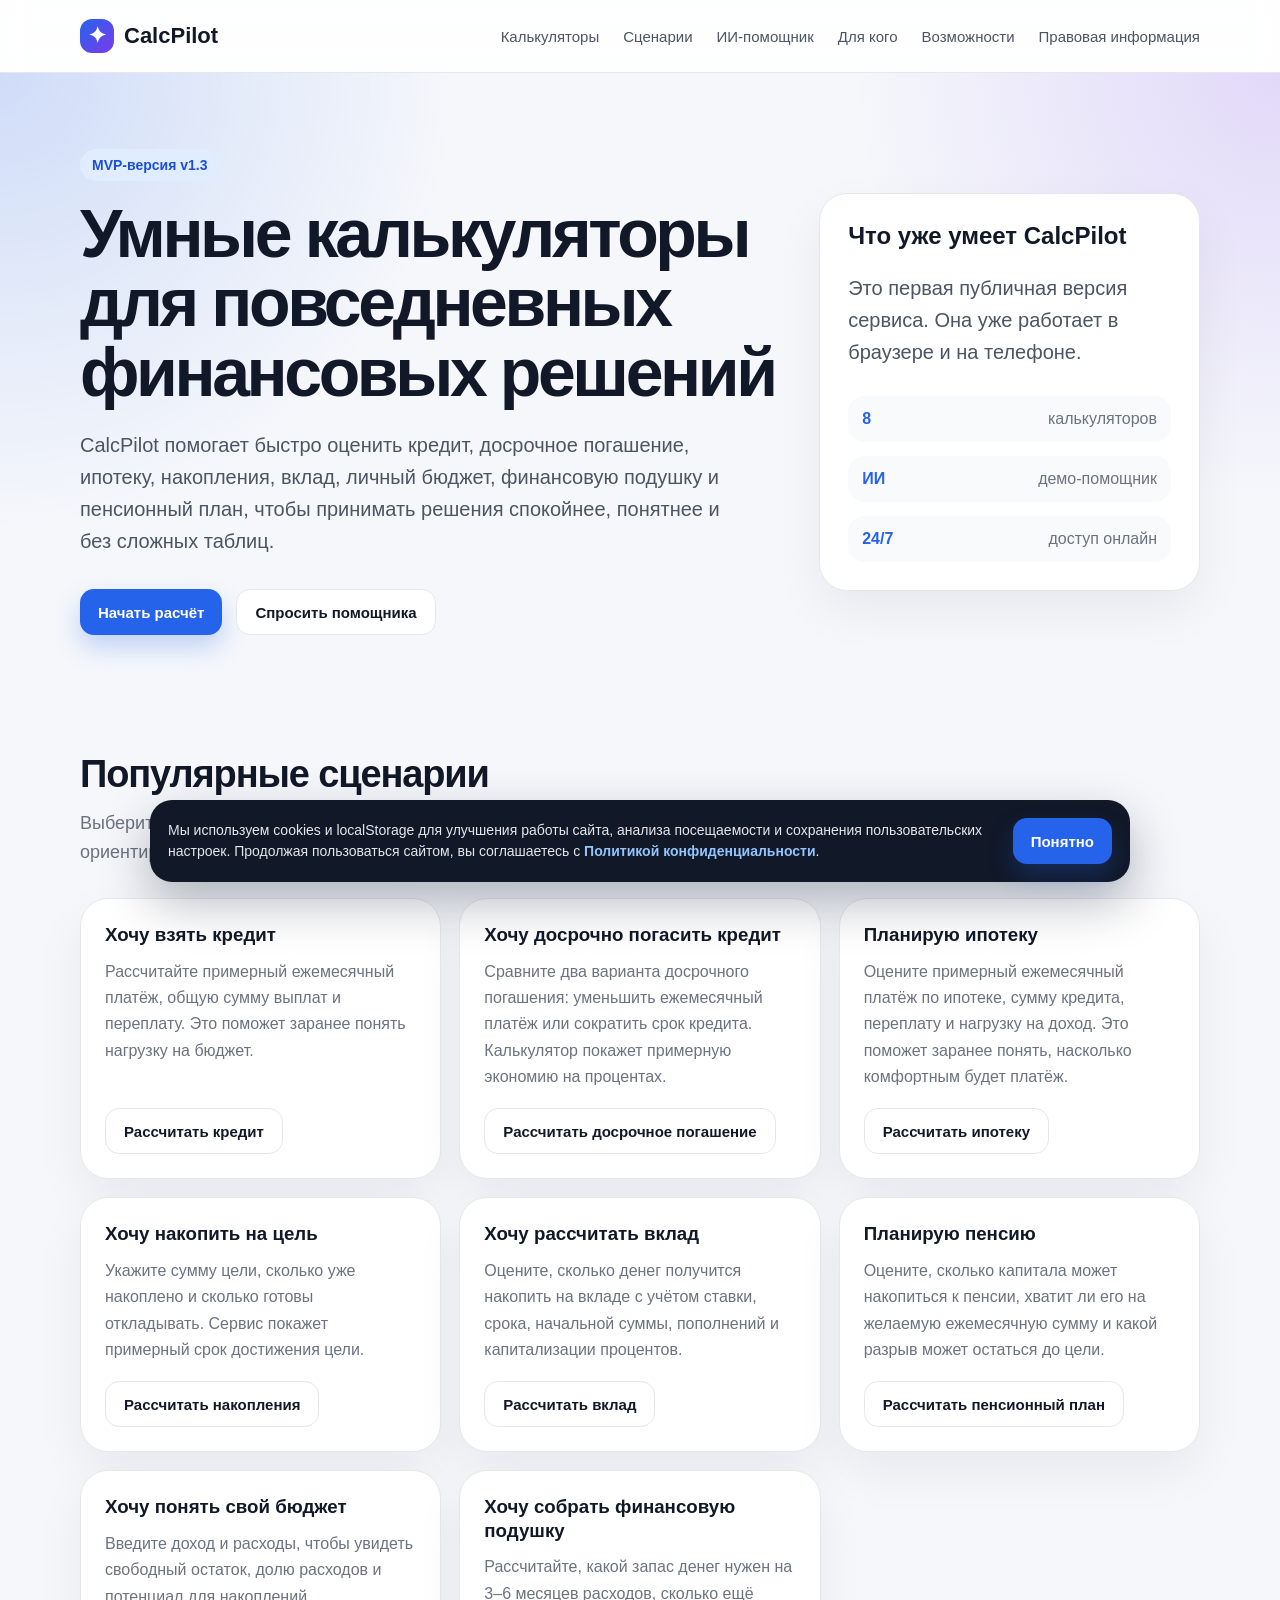
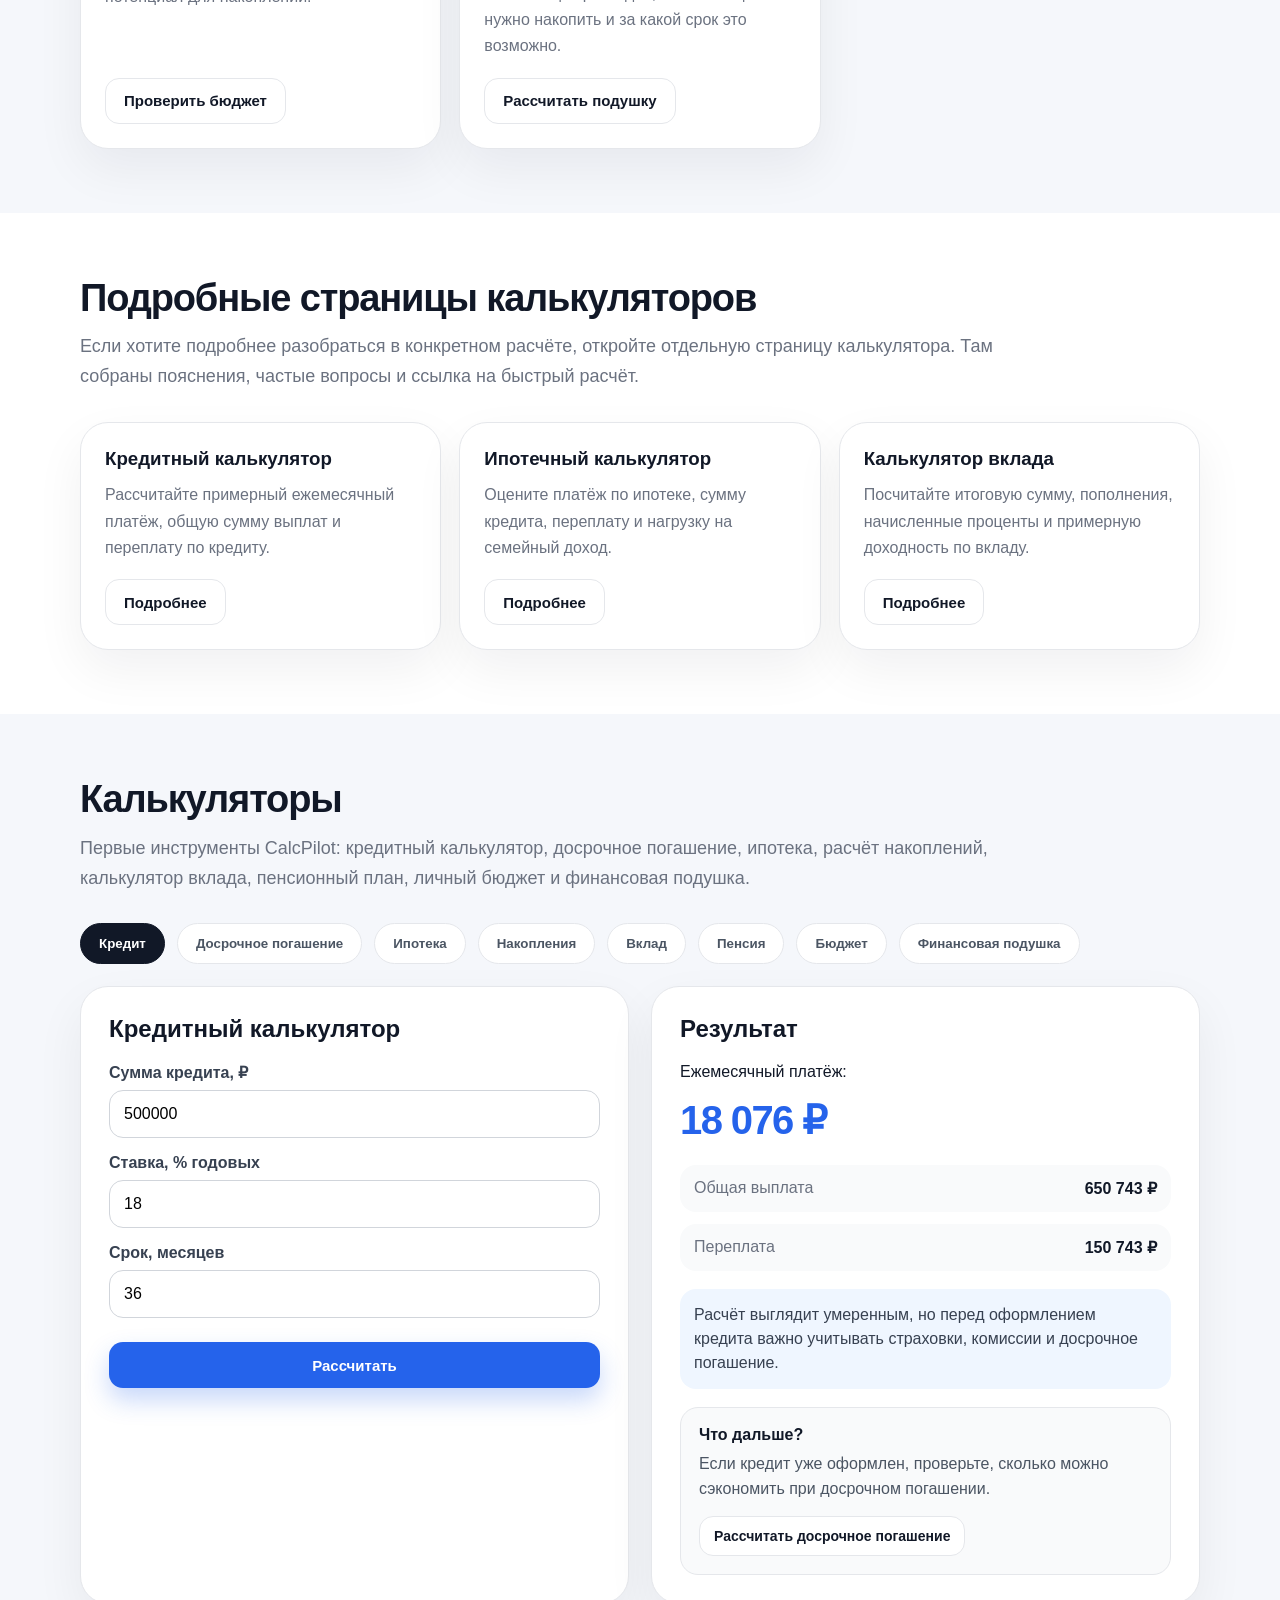
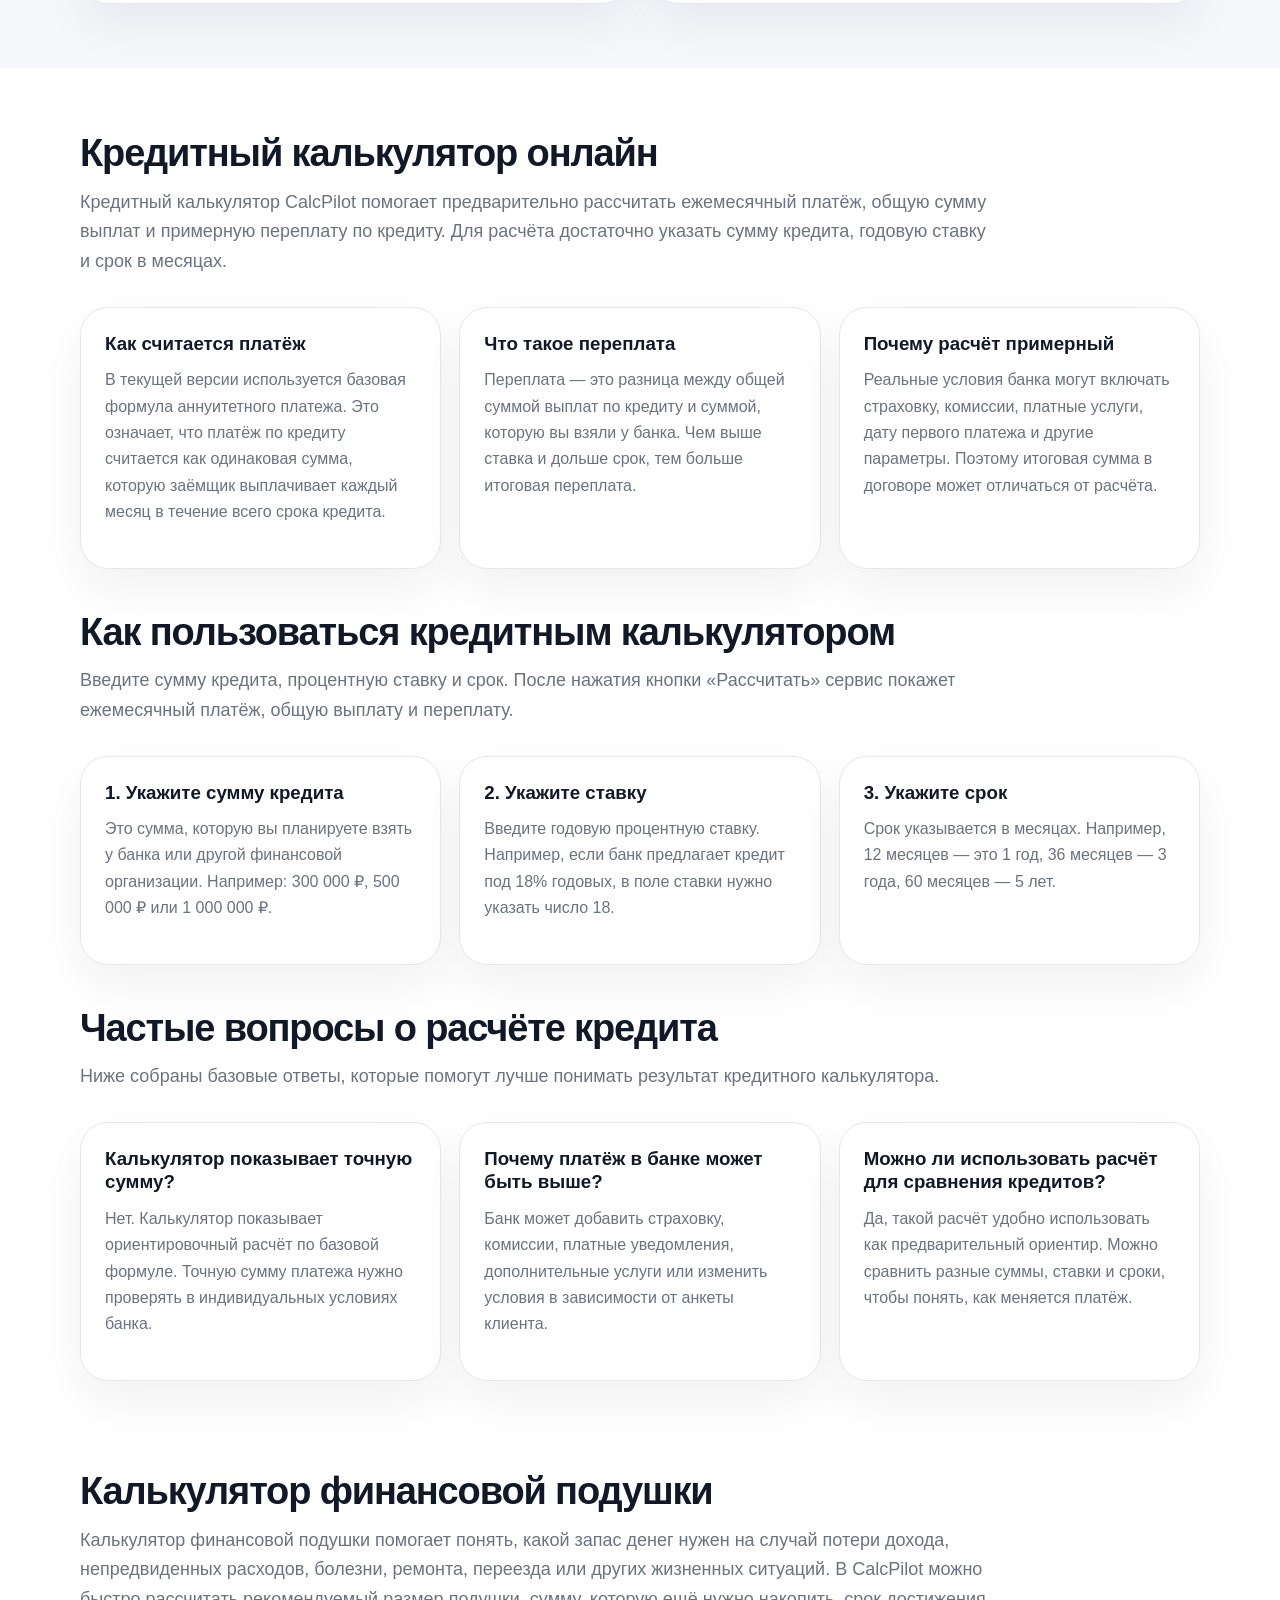
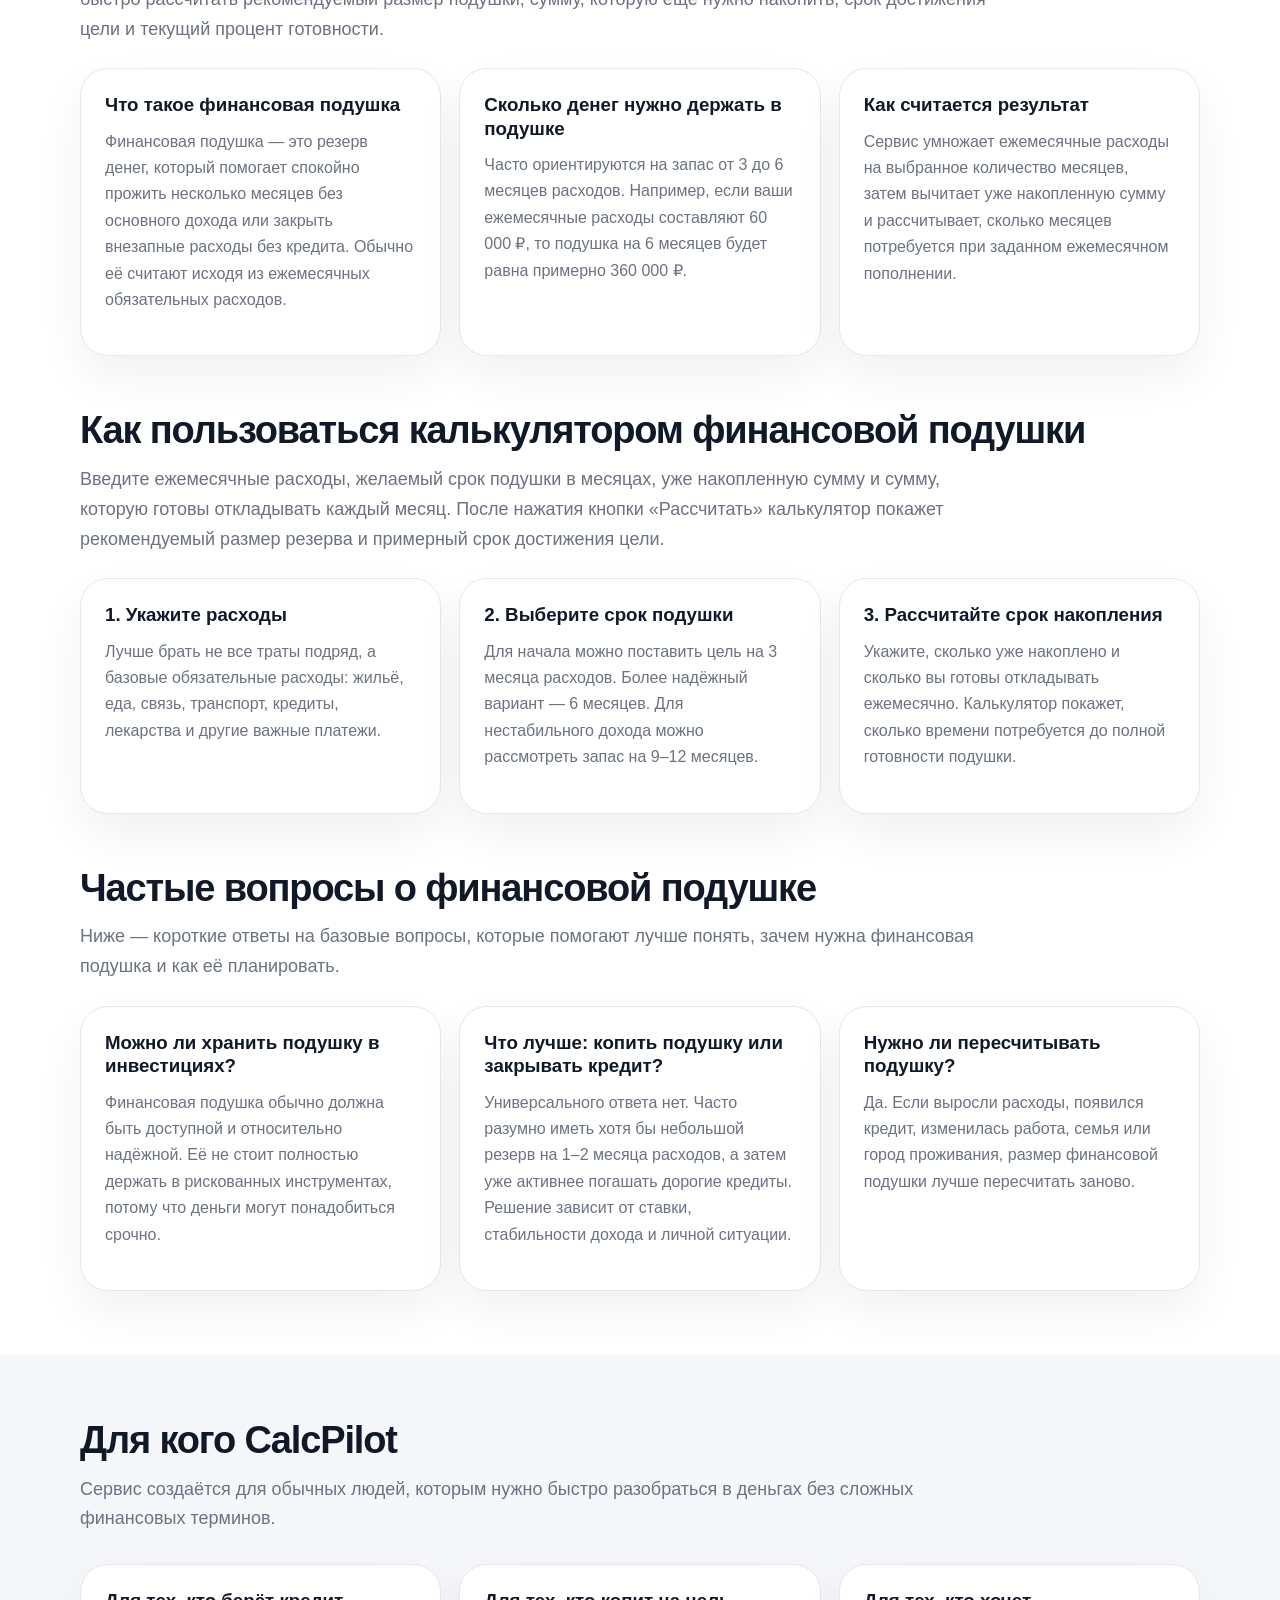
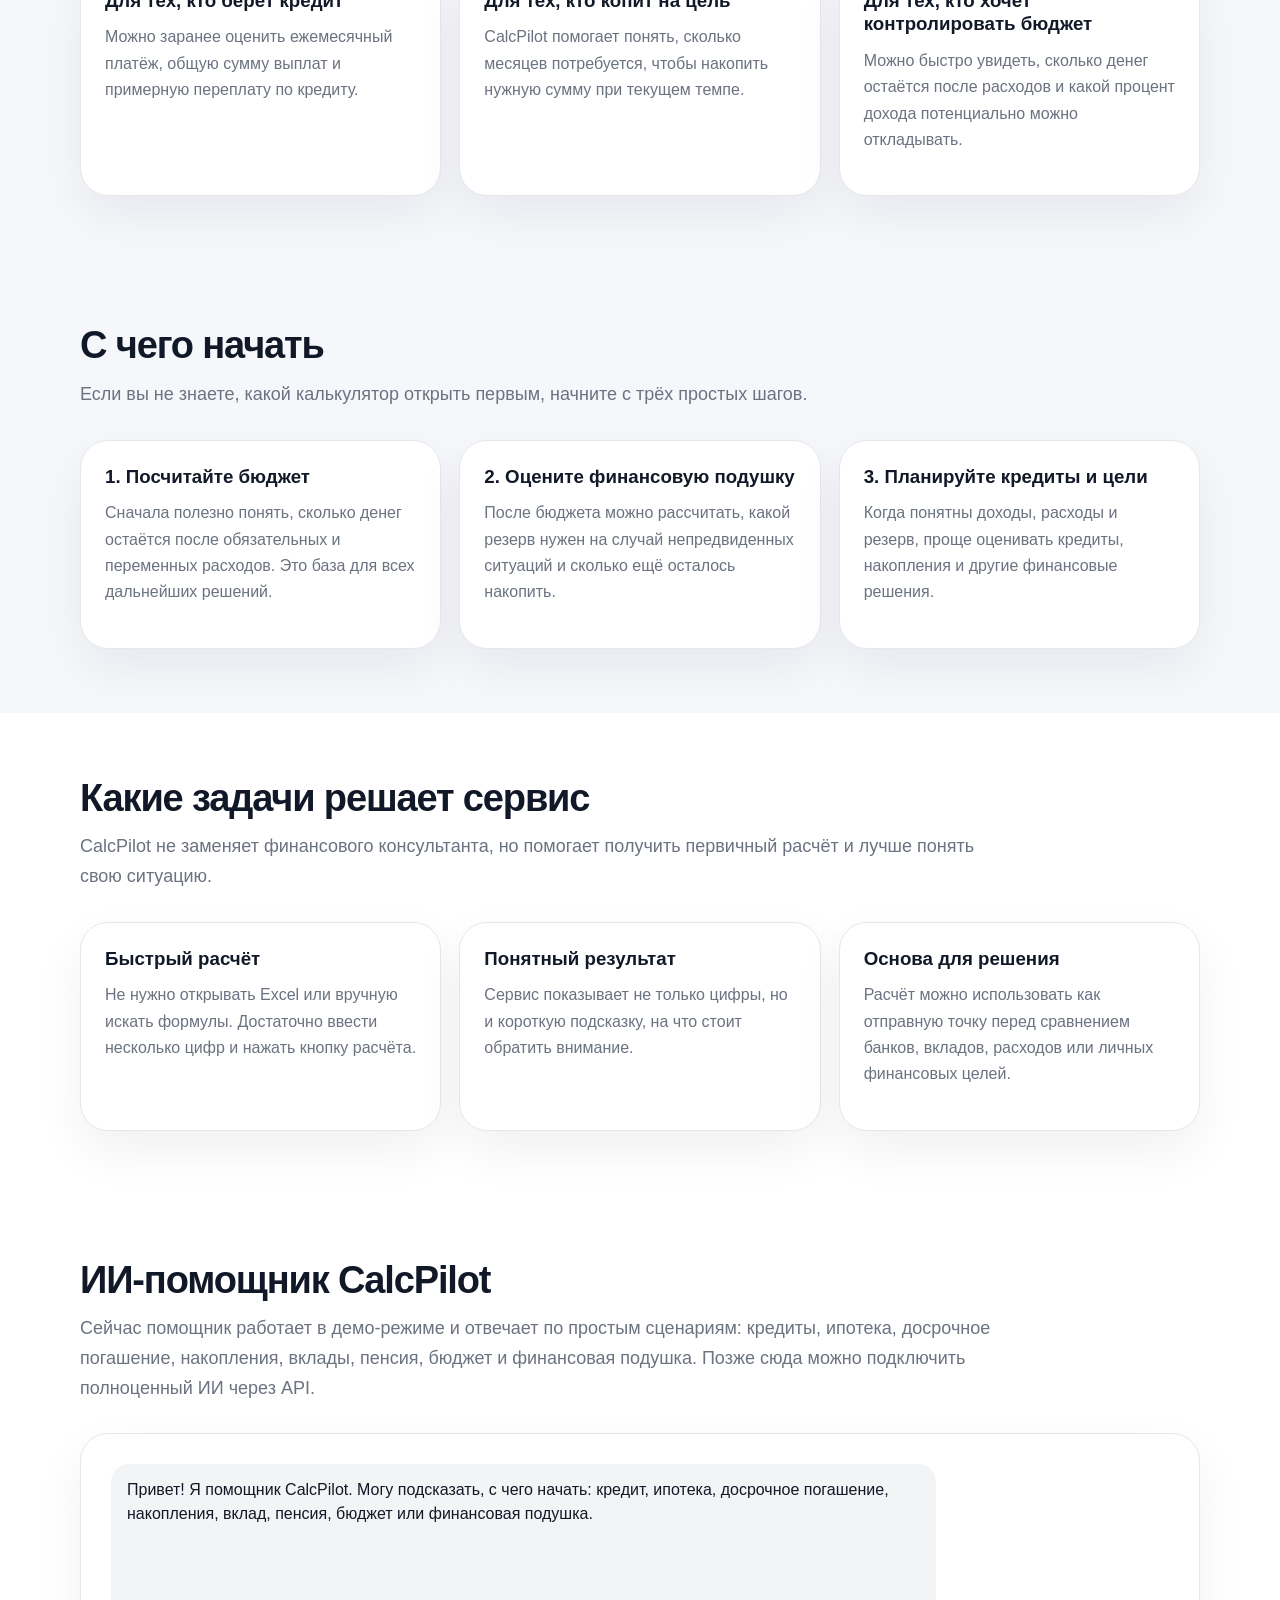
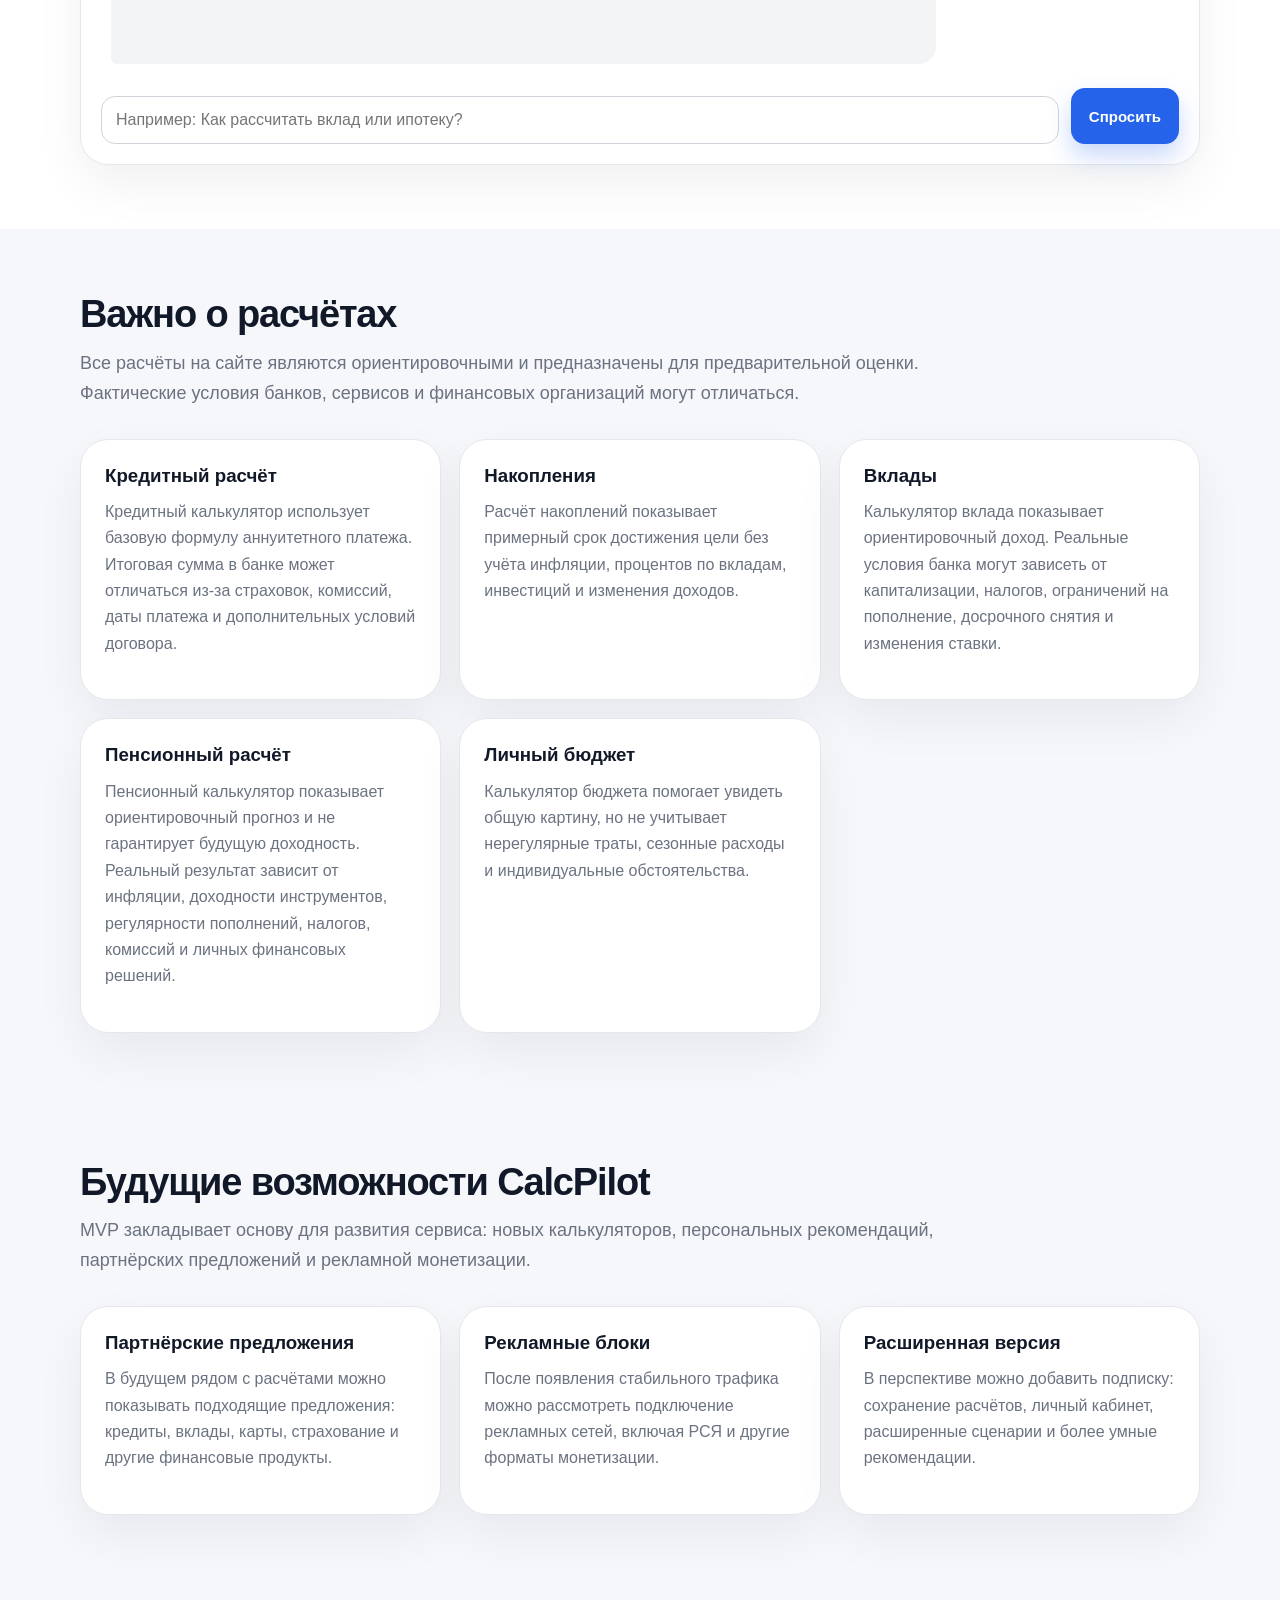
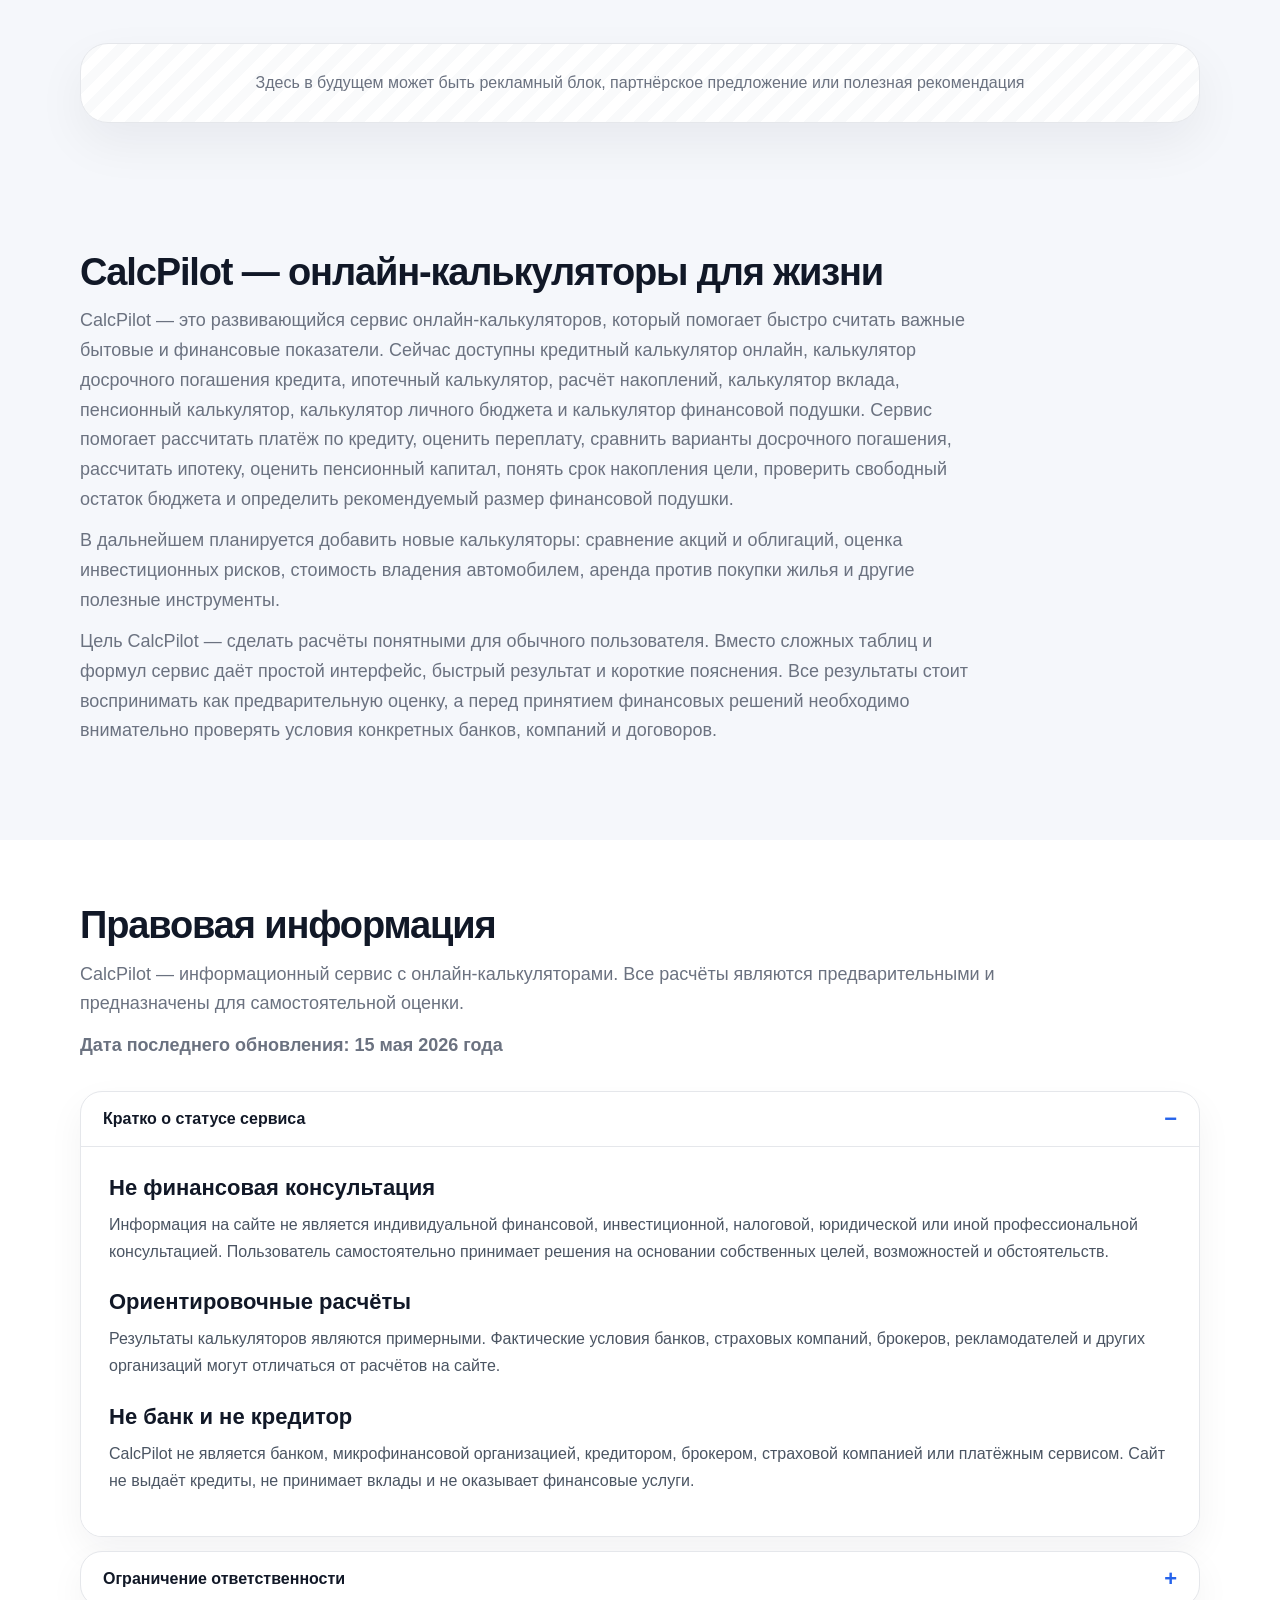
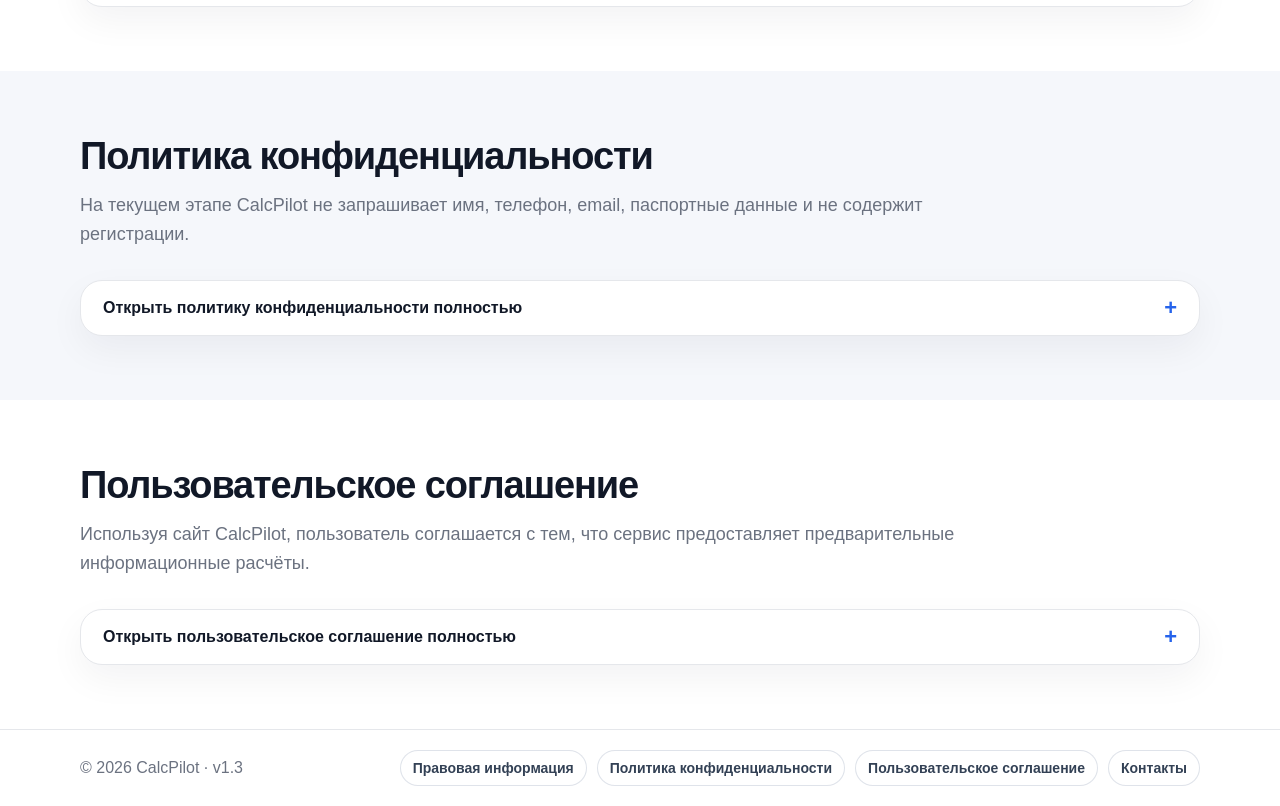
==== index.html @ 95ccdc6a "index.html" ====
<!DOCTYPE html>
<html lang="ru">
<head>
  <meta charset="UTF-8" />
  <meta name="viewport" content="width=device-width, initial-scale=1.0" />

  <title>CalcPilot — умные калькуляторы для жизни</title>

<meta
  name="description"
  content="CalcPilot — онлайн-сервис с финансовыми калькуляторами: кредит, досрочное погашение, ипотека, накопления, вклад, пенсия, личный бюджет, финансовая подушка и ИИ-помощник."
/>

<link rel="canonical" href="https://calcpilot.ru/" />

<meta name="yandex-verification" content="e73398343e2bb71d" />

<meta name="referrer" content="strict-origin-when-cross-origin" />

<meta
  http-equiv="Content-Security-Policy"
  content="default-src 'self'; script-src 'self' 'unsafe-inline' https://mc.yandex.ru https://mc.yandex.com; style-src 'self' 'unsafe-inline'; img-src 'self' data: https://mc.yandex.ru https://mc.yandex.com; connect-src 'self' https://mc.yandex.ru https://mc.yandex.com https://mc.webvisor.org; object-src 'none'; base-uri 'self'; form-action 'self'; upgrade-insecure-requests;"
/>
  
<link rel="icon" href="/favicon.ico" sizes="any" />
<link rel="icon" type="image/png" sizes="120x120" href="/favicon-120x120.png?v=1" />
<link rel="icon" type="image/png" sizes="32x32" href="/favicon-32x32.png?v=1" />
<link rel="icon" type="image/png" sizes="16x16" href="/favicon-16x16.png?v=1" />
<link rel="apple-touch-icon" sizes="180x180" href="/apple-touch-icon.png?v=1" />
<link rel="manifest" href="/site.webmanifest" />
<link rel="shortcut icon" href="/favicon.ico" />

<link rel="stylesheet" href="style.css?v=13" />
</head>
<body>
  <!-- Yandex.Metrika counter -->
<script type="text/javascript">
    (function(m,e,t,r,i,k,a){
        m[i]=m[i]||function(){(m[i].a=m[i].a||[]).push(arguments)};
        m[i].l=1*new Date();
        for (var j = 0; j < document.scripts.length; j++) {if (document.scripts[j].src === r) { return; }}
        k=e.createElement(t),a=e.getElementsByTagName(t)[0],k.async=1,k.src=r,a.parentNode.insertBefore(k,a)
    })(window, document,'script','https://mc.yandex.ru/metrika/tag.js?id=109235181', 'ym');

    ym(109235181, 'init', {ssr:true, clickmap:true, ecommerce:"dataLayer", referrer: document.referrer, url: location.href, accurateTrackBounce:true, trackLinks:true});
</script>
<noscript><div><img src="https://mc.yandex.ru/watch/109235181" style="position:absolute; left:-9999px;" alt="" /></div></noscript>
<!-- /Yandex.Metrika counter -->

  <header class="header">
    <div class="container header-inner">
     <a href="#top" class="logo" aria-label="CalcPilot — в начало страницы">
  <span class="logo-icon">✦</span>
  <span>CalcPilot</span>
</a>

     <nav class="nav">
  <a href="#calculators">Калькуляторы</a>
  <a href="#scenarios">Сценарии</a>
  <a href="#assistant">ИИ-помощник</a>
  <a href="#for-whom">Для кого</a>
  <a href="#monetization">Возможности</a>
  <a href="#legal">Правовая информация</a>
</nav>
    </div>
  </header>

  <main>

    <section id="top" class="hero">
      <div class="container hero-inner">
        <div class="hero-content">
          <div class="badge">MVP-версия v1.3</div>

          <h1>Умные калькуляторы для повседневных финансовых решений</h1>

          <p>
            CalcPilot помогает быстро оценить кредит, досрочное погашение,
ипотеку, накопления, вклад, личный бюджет, финансовую подушку
и пенсионный план, чтобы принимать решения спокойнее, понятнее
и без сложных таблиц.
          </p>

          <div class="hero-actions">
            <a href="#calculators" class="btn primary">Начать расчёт</a>
            <a href="#assistant" class="btn secondary">Спросить помощника</a>
          </div>
        </div>

        <div class="hero-card">
          <h3>Что уже умеет CalcPilot</h3>
          <p class="muted">
            Это первая публичная версия сервиса. Она уже работает в браузере и на телефоне.
          </p>

          <div class="mini-stats">
            <div>
              <strong>8</strong>
              <span>калькуляторов</span>
            </div>
            <div>
              <strong>ИИ</strong>
              <span>демо-помощник</span>
            </div>
            <div>
              <strong>24/7</strong>
              <span>доступ онлайн</span>
            </div>
          </div>
        </div>
      </div>
    </section>
        <section id="scenarios" class="section">
      <div class="container">
        <div class="section-head">
          <h2>Популярные сценарии</h2>
          <p>
            Выберите ситуацию, которая ближе всего к вашей задаче. CalcPilot поможет
            быстро получить ориентировочный расчёт и понять, на какие цифры обратить внимание.
          </p>
        </div>

        <div class="cards">
          <div class="info-card">
            <h3>Хочу взять кредит</h3>
            <p>
              Рассчитайте примерный ежемесячный платёж, общую сумму выплат и переплату.
              Это поможет заранее понять нагрузку на бюджет.
            </p>
           <a href="#calculators" class="btn secondary" 
             onclick="sendGoal('scenario_credit_click'); document.querySelector('[data-tab=credit]').click()">Рассчитать кредит</a>

          </div>
          <div class="info-card">
  <h3>Хочу досрочно погасить кредит</h3>
  <p>
    Сравните два варианта досрочного погашения: уменьшить ежемесячный платёж
    или сократить срок кредита. Калькулятор покажет примерную экономию на процентах.
  </p>
  <a href="#calculators" class="btn secondary"
     onclick="sendGoal('scenario_early_click'); document.querySelector('[data-tab=early]').click()">Рассчитать досрочное погашение</a>
</div>
          <div class="info-card">
  <h3>Планирую ипотеку</h3>
  <p>
    Оцените примерный ежемесячный платёж по ипотеке, сумму кредита,
    переплату и нагрузку на доход. Это поможет заранее понять,
    насколько комфортным будет платёж.
  </p>
  <a href="#calculators" class="btn secondary"
     onclick="sendGoal('scenario_mortgage_click'); document.querySelector('[data-tab=mortgage]').click()">
    Рассчитать ипотеку
  </a>
</div>

          <div class="info-card">
            <h3>Хочу накопить на цель</h3>
            <p>
              Укажите сумму цели, сколько уже накоплено и сколько готовы откладывать.
              Сервис покажет примерный срок достижения цели.
            </p>
           <a href="#calculators" class="btn secondary" 
             onclick="sendGoal('scenario_savings_click'); document.querySelector('[data-tab=savings]').click()">Рассчитать накопления</a>

          </div>
          <div class="info-card">
  <h3>Хочу рассчитать вклад</h3>
  <p>
    Оцените, сколько денег получится накопить на вкладе с учётом ставки,
    срока, начальной суммы, пополнений и капитализации процентов.
  </p>
  <a href="#calculators" class="btn secondary"
     onclick="sendGoal('scenario_deposit_click'); document.querySelector('[data-tab=deposit]').click()">
    Рассчитать вклад
  </a>
</div>
          
           <div class="info-card">
  <h3>Планирую пенсию</h3>
  <p>
    Оцените, сколько капитала может накопиться к пенсии, хватит ли его
    на желаемую ежемесячную сумму и какой разрыв может остаться до цели.
  </p>
  <a href="#calculators" class="btn secondary"
     onclick="sendGoal('scenario_pension_click'); document.querySelector('[data-tab=pension]').click()">
    Рассчитать пенсионный план
  </a>
</div>

          <div class="info-card">
            <h3>Хочу понять свой бюджет</h3>
            <p>
              Введите доход и расходы, чтобы увидеть свободный остаток,
              долю расходов и потенциал для накоплений.
            </p>
            <a href="#calculators" class="btn secondary" 
              onclick="sendGoal('scenario_budget_click'); document.querySelector('[data-tab=budget]').click()">Проверить бюджет</a>

          </div>

          <div class="info-card">
            <h3>Хочу собрать финансовую подушку</h3>
            <p>
              Рассчитайте, какой запас денег нужен на 3–6 месяцев расходов,
              сколько ещё нужно накопить и за какой срок это возможно.
            </p>
            <a href="#calculators" class="btn secondary"
            onclick="sendGoal('scenario_cushion_click'); document.querySelector('[data-tab=cushion]').click()">Рассчитать подушку</a>

          </div>
        </div>
      </div>
    </section>
    <section id="seo-pages" class="section assistant-section">
  <div class="container">
    <div class="section-head">
      <h2>Подробные страницы калькуляторов</h2>
      <p>
        Если хотите подробнее разобраться в конкретном расчёте, откройте отдельную страницу калькулятора.
        Там собраны пояснения, частые вопросы и ссылка на быстрый расчёт.
      </p>
    </div>

    <div class="cards">
      <div class="info-card">
        <h3>Кредитный калькулятор</h3>
        <p>
          Рассчитайте примерный ежемесячный платёж, общую сумму выплат и переплату по кредиту.
        </p>
        <a href="/credit-calculator/" class="btn secondary">
          Подробнее
        </a>
      </div>

      <div class="info-card">
        <h3>Ипотечный калькулятор</h3>
        <p>
          Оцените платёж по ипотеке, сумму кредита, переплату и нагрузку на семейный доход.
        </p>
        <a href="/mortgage-calculator/" class="btn secondary">
          Подробнее
        </a>
      </div>

      <div class="info-card">
        <h3>Калькулятор вклада</h3>
        <p>
          Посчитайте итоговую сумму, пополнения, начисленные проценты и примерную доходность по вкладу.
        </p>
        <a href="/deposit-calculator/" class="btn secondary">
          Подробнее
        </a>
      </div>
    </div>
  </div>
</section>

    <section id="calculators" class="section">
      <div class="container">
        <div class="section-head">
          <h2>Калькуляторы</h2>
          <p>
            Первые инструменты CalcPilot: кредитный калькулятор, досрочное погашение,
ипотека, расчёт накоплений, калькулятор вклада, пенсионный план,
личный бюджет и финансовая подушка.
          </p>
        </div>

<div class="tabs">
  <button class="tab active" data-tab="credit">Кредит</button>
<button class="tab" data-tab="early">Досрочное погашение</button>
<button class="tab" data-tab="mortgage">Ипотека</button>
<button class="tab" data-tab="savings">Накопления</button>
<button class="tab" data-tab="deposit">Вклад</button>
<button class="tab" data-tab="pension">Пенсия</button>
<button class="tab" data-tab="budget">Бюджет</button>
<button class="tab" data-tab="cushion">Финансовая подушка</button>
</div>


        <div class="calculator active" id="credit">
          <div class="calc-grid">
            <div class="calc-form">
              <h3>Кредитный калькулятор</h3>

              <label>
                Сумма кредита, ₽
                <input type="number" id="creditAmount" value="500000" />
              </label>

              <label>
                Ставка, % годовых
                <input type="number" id="creditRate" value="18" />
              </label>

              <label>
                Срок, месяцев
                <input type="number" id="creditMonths" value="36" />
              </label>

              <button class="btn primary full" onclick="calculateCredit()">Рассчитать</button>
            </div>

            <div class="result-card">
              <h3>Результат</h3>
              <p>Ежемесячный платёж:</p>
              <div class="big-result" id="creditPayment">—</div>

              <div class="result-list">
                <div>
                  <span>Общая выплата</span>
                  <strong id="creditTotal">—</strong>
                </div>
                <div>
                  <span>Переплата</span>
                  <strong id="creditOverpay">—</strong>
                </div>
              </div>

              <p class="hint" id="creditHint">
                Нажмите «Рассчитать», чтобы увидеть результат.
              </p>
              <div class="next-step-card">
  <strong>Что дальше?</strong>
  <p>
    Если кредит уже оформлен, проверьте, сколько можно сэкономить при досрочном погашении.
  </p>
  <button type="button" class="btn secondary"
    onclick="sendGoal('credit_next_early_click'); document.querySelector('[data-tab=early]').click()">
    Рассчитать досрочное погашение
  </button>
</div>
            </div>
          </div>
        </div>
        
        <div class="calculator" id="early">
  <div class="calc-grid">
    <div class="calc-form">
      <h3>Калькулятор досрочного погашения</h3>

      <label>
        Остаток долга, ₽
        <input type="number" id="earlyAmount" value="500000" />
      </label>

      <label>
        Ставка, % годовых
        <input type="number" id="earlyRate" value="18" />
      </label>

      <label>
        Осталось платить, месяцев
        <input type="number" id="earlyMonths" value="36" />
      </label>

      <label>
        Сумма досрочного погашения, ₽
        <input type="number" id="earlyExtra" value="100000" />
      </label>

      <button class="btn primary full" onclick="calculateEarlyRepayment()">Рассчитать</button>
    </div>

    <div class="result-card">
      <h3>Результат</h3>
      <p>Текущий ежемесячный платёж:</p>

      <div class="big-result" id="earlyCurrentPayment">—</div>

      <div class="result-list">
        <div>
          <span>Переплата без досрочного</span>
          <strong id="earlyOldOverpay">—</strong>
        </div>

        <div>
          <span>Новый платёж при уменьшении платежа</span>
          <strong id="earlyNewPayment">—</strong>
        </div>

        <div>
          <span>Экономия при уменьшении платежа</span>
          <strong id="earlyPaymentSaving">—</strong>
        </div>

        <div>
          <span>Новый срок при уменьшении срока</span>
          <strong id="earlyNewTerm">—</strong>
        </div>

        <div>
          <span>Экономия при уменьшении срока</span>
          <strong id="earlyTermSaving">—</strong>
        </div>
      </div>

      <p class="hint" id="earlyHint">
        Нажмите «Рассчитать», чтобы увидеть результат.
      </p>
      <div class="next-step-card">
  <strong>Что дальше?</strong>
  <p>
    Сравните оба варианта: уменьшение платежа снижает ежемесячную нагрузку,
    а сокращение срока часто помогает сильнее сэкономить на процентах.
  </p>
        <button type="button" class="btn secondary"
  onclick="sendGoal('early_next_budget_click'); document.querySelector('[data-tab=budget]').click()">
  Проверить бюджет
</button>
</div>
    </div>
  </div>
</div>
        <div class="calculator" id="mortgage">
  <div class="calc-grid">
    <div class="calc-form">
      <h3>Ипотечный калькулятор</h3>

      <label>
        Стоимость жилья, ₽
        <input type="number" id="mortgagePrice" value="6000000" />
      </label>

      <label>
        Первоначальный взнос, ₽
        <input type="number" id="mortgageDown" value="1200000" />
      </label>

      <label>
        Ставка, % годовых
        <input type="number" id="mortgageRate" value="16" />
      </label>

      <label>
        Срок, лет
        <input type="number" id="mortgageYears" value="20" />
      </label>

      <label>
        Доход семьи в месяц, ₽
        <input type="number" id="mortgageIncome" value="150000" />
      </label>

      <button class="btn primary full" onclick="calculateMortgage()">Рассчитать</button>
    </div>

    <div class="result-card">
      <h3>Результат</h3>
      <p>Ежемесячный платёж:</p>
      <div class="big-result" id="mortgagePayment">—</div>

      <div class="result-list">
        <div>
          <span>Сумма кредита</span>
          <strong id="mortgageLoan">—</strong>
        </div>
        <div>
          <span>Общая выплата</span>
          <strong id="mortgageTotal">—</strong>
        </div>
        <div>
          <span>Переплата</span>
          <strong id="mortgageOverpay">—</strong>
        </div>
        <div>
          <span>Нагрузка на доход</span>
          <strong id="mortgageLoad">—</strong>
        </div>
      </div>

      <p class="hint" id="mortgageHint">
        Нажмите «Рассчитать», чтобы увидеть результат.
      </p>
      <div class="next-step-card">
  <strong>Что дальше?</strong>
  <p>
    Перед ипотекой полезно проверить личный бюджет и понять,
    останется ли запас после ежемесячного платежа.
  </p>
  <button type="button" class="btn secondary"
    onclick="sendGoal('mortgage_next_budget_click'); document.querySelector('[data-tab=budget]').click()">
    Проверить бюджет
  </button>
</div>
    </div>
  </div>
</div>

        <div class="calculator" id="savings">
          <div class="calc-grid">
            <div class="calc-form">
              <h3>Калькулятор накоплений</h3>

              <label>
                Цель, ₽
                <input type="number" id="savingsGoal" value="300000" />
              </label>

              <label>
                Уже накоплено, ₽
                <input type="number" id="savingsCurrent" value="50000" />
              </label>

              <label>
                Ежемесячно откладывать, ₽
                <input type="number" id="savingsMonthly" value="25000" />
              </label>

              <button class="btn primary full" onclick="calculateSavings()">Рассчитать</button>
            </div>

            <div class="result-card">
              <h3>Результат</h3>
              <p>До цели осталось:</p>
              <div class="big-result" id="savingsMonths">—</div>

              <div class="result-list">
                <div>
                  <span>Нужно накопить ещё</span>
                  <strong id="savingsLeft">—</strong>
                </div>
                <div>
                  <span>Примерная дата достижения</span>
                  <strong id="savingsDate">—</strong>
                </div>
              </div>

              <p class="hint" id="savingsHint">
                Нажмите «Рассчитать», чтобы увидеть результат.
              </p>
              <div class="next-step-card">
  <strong>Что дальше?</strong>
  <p>
    Если цель долгосрочная, можно сравнить обычное накопление с вкладом
    и посмотреть примерный процентный доход.
  </p>
  <button type="button" class="btn secondary"
    onclick="sendGoal('savings_next_deposit_click'); document.querySelector('[data-tab=deposit]').click()">
    Рассчитать вклад
  </button>
</div>
            </div>
          </div>
        </div>
        <div class="calculator" id="deposit">
  <div class="calc-grid">
    <div class="calc-form">
      <h3>Калькулятор вклада</h3>

      <label>
        Начальная сумма, ₽
        <input type="number" id="depositStart" value="300000" />
      </label>

      <label>
        Ежемесячное пополнение, ₽
        <input type="number" id="depositMonthly" value="20000" />
      </label>

      <label>
        Ставка, % годовых
        <input type="number" id="depositRate" value="12" />
      </label>

      <label>
        Срок, месяцев
        <input type="number" id="depositMonths" value="24" />
      </label>

      <label>
        Капитализация процентов
        <select id="depositCapitalization">
          <option value="monthly" selected>Ежемесячная</option>
          <option value="none">Без капитализации</option>
        </select>
      </label>

      <button class="btn primary full" onclick="calculateDeposit()">Рассчитать</button>
    </div>

    <div class="result-card">
      <h3>Результат</h3>
      <p>Итоговая сумма:</p>
      <div class="big-result" id="depositTotal">—</div>

      <div class="result-list">
        <div>
          <span>Начальная сумма</span>
          <strong id="depositStartResult">—</strong>
        </div>
        <div>
          <span>Собственные пополнения</span>
          <strong id="depositContributions">—</strong>
        </div>
        <div>
          <span>Начисленные проценты</span>
          <strong id="depositInterest">—</strong>
        </div>
        <div>
          <span>Доходность к своим деньгам</span>
          <strong id="depositYield">—</strong>
        </div>
      </div>

      <p class="hint" id="depositHint">
        Нажмите «Рассчитать», чтобы увидеть результат.
      </p>
      <div class="next-step-card">
  <strong>Что дальше?</strong>
  <p>
    Сравните разные сроки, ставки и капитализацию. Если вклад нужен под конкретную цель,
    проверьте срок её достижения в калькуляторе накоплений.
  </p>
  <button type="button" class="btn secondary"
    onclick="sendGoal('deposit_next_savings_click'); document.querySelector('[data-tab=savings]').click()">
    Рассчитать накопления
  </button>
</div>
    </div>
  </div>
</div>
        <div class="calculator" id="pension">
  <div class="calc-grid">
    <div class="calc-form">
      <h3>Пенсионный калькулятор</h3>

      <label>
        Текущий возраст
        <input type="number" id="pensionAge" value="35" />
      </label>

      <label>
        Возраст выхода на пенсию
        <input type="number" id="pensionRetireAge" value="65" />
      </label>

      <label>
        Уже накоплено, ₽
        <input type="number" id="pensionCurrent" value="300000" />
      </label>

      <label>
        Ежемесячно откладывать, ₽
        <input type="number" id="pensionMonthly" value="15000" />
      </label>

      <label>
        Желаемая пенсия в месяц, ₽
        <input type="number" id="pensionDesired" value="60000" />
      </label>

      <label>
        Ожидаемая доходность, % годовых
        <input type="number" id="pensionReturn" value="7" />
      </label>

      <label>
        Инфляция, % годовых
        <input type="number" id="pensionInflation" value="5" />
      </label>

      <button class="btn primary full" onclick="calculatePension()">Рассчитать</button>
    </div>

    <div class="result-card">
      <h3>Результат</h3>
      <p>Прогноз капитала к пенсии:</p>
      <div class="big-result" id="pensionCapital">—</div>

      <div class="result-list">
        <div>
          <span>До пенсии осталось</span>
          <strong id="pensionYearsLeft">—</strong>
        </div>
        <div>
          <span>Целевой капитал</span>
          <strong id="pensionTarget">—</strong>
        </div>
        <div>
          <span>Разрыв до цели</span>
          <strong id="pensionGap">—</strong>
        </div>
        <div>
          <span>Готовность плана</span>
          <strong id="pensionProgress">—</strong>
        </div>
      </div>

      <p class="hint" id="pensionHint">
        Нажмите «Рассчитать», чтобы увидеть результат.
      </p>
      <div class="next-step-card">
  <strong>Что дальше?</strong>
  <p>
    Если до пенсионной цели есть разрыв, попробуйте увеличить ежемесячное пополнение
    или рассмотреть вклад как один из консервативных инструментов.
  </p>
  <button type="button" class="btn secondary"
    onclick="sendGoal('pension_next_deposit_click'); document.querySelector('[data-tab=deposit]').click()">
    Рассчитать вклад
  </button>
</div>
    </div>
  </div>
</div>

        <div class="calculator" id="budget">
          <div class="calc-grid">
            <div class="calc-form">
              <h3>Калькулятор личного бюджета</h3>

              <label>
                Доход в месяц, ₽
                <input type="number" id="budgetIncome" value="100000" />
              </label>

              <label>
                Обязательные расходы, ₽
                <input type="number" id="budgetFixed" value="50000" />
              </label>

              <label>
                Переменные расходы, ₽
                <input type="number" id="budgetVariable" value="25000" />
              </label>

              <button class="btn primary full" onclick="calculateBudget()">Рассчитать</button>
            </div>

            <div class="result-card">
              <h3>Результат</h3>
              <p>Свободный остаток:</p>
              <div class="big-result" id="budgetFree">—</div>

              <div class="result-list">
                <div>
                  <span>Доля расходов</span>
                  <strong id="budgetSpendRate">—</strong>
                </div>
                <div>
                  <span>Потенциал накоплений</span>
                  <strong id="budgetSaveRate">—</strong>
                </div>
              </div>

              <p class="hint" id="budgetHint">
                Нажмите «Рассчитать», чтобы увидеть результат.
              </p>
              <div class="next-step-card">
  <strong>Что дальше?</strong>
  <p>
    Если есть свободный остаток, первым шагом часто становится финансовая подушка
    на 3–6 месяцев расходов.
  </p>
  <button type="button" class="btn secondary"
    onclick="sendGoal('budget_next_cushion_click'); document.querySelector('[data-tab=cushion]').click()">
    Рассчитать подушку
  </button>
</div>
            </div>
          </div>
        </div>
           <div class="calculator" id="cushion">
          <div class="calc-grid">
            <div class="calc-form">
              <h3>Калькулятор финансовой подушки</h3>

              <label>
                Ежемесячные расходы, ₽
                <input type="number" id="cushionExpenses" value="60000" />
              </label>

              <label>
                На сколько месяцев нужна подушка
                <input type="number" id="cushionMonths" value="6" />
              </label>

              <label>
                Уже накоплено, ₽
                <input type="number" id="cushionCurrent" value="50000" />
              </label>

              <label>
                Ежемесячно откладывать, ₽
                <input type="number" id="cushionMonthly" value="20000" />
              </label>

              <button class="btn primary full" onclick="calculateCushion()">Рассчитать</button>
            </div>

            <div class="result-card">
              <h3>Результат</h3>
              <p>Рекомендуемый размер подушки:</p>

              <div class="big-result" id="cushionTarget">—</div>

              <div class="result-list">
                <div>
                  <span>Нужно накопить ещё</span>
                  <strong id="cushionLeft">—</strong>
                </div>

                <div>
                  <span>Срок достижения</span>
                  <strong id="cushionTime">—</strong>
                </div>

                <div>
                  <span>Готовность подушки</span>
                  <strong id="cushionProgress">—</strong>
                </div>
              </div>

              <p class="hint" id="cushionHint">
                Нажмите «Рассчитать», чтобы увидеть результат.
              </p>
              <div class="next-step-card">
  <strong>Что дальше?</strong>
  <p>
    Если подушка ещё не собрана, проверьте бюджет и найдите комфортную сумму,
    которую можно откладывать каждый месяц.
  </p>
  <button type="button" class="btn secondary"
    onclick="sendGoal('cushion_next_budget_click'); document.querySelector('[data-tab=budget]').click()">
    Проверить бюджет
  </button>
</div>
            </div>
          </div>
        </div>

      </div>
    </section>
    <section id="credit-guide" class="section assistant-section">
      <div class="container">
        <div class="section-head">
          <h2>Кредитный калькулятор онлайн</h2>
          <p>
            Кредитный калькулятор CalcPilot помогает предварительно рассчитать
            ежемесячный платёж, общую сумму выплат и примерную переплату по кредиту.
            Для расчёта достаточно указать сумму кредита, годовую ставку и срок в месяцах.
          </p>
        </div>

        <div class="cards">
          <div class="info-card">
            <h3>Как считается платёж</h3>
            <p>
              В текущей версии используется базовая формула аннуитетного платежа.
              Это означает, что платёж по кредиту считается как одинаковая сумма,
              которую заёмщик выплачивает каждый месяц в течение всего срока кредита.
            </p>
          </div>

          <div class="info-card">
            <h3>Что такое переплата</h3>
            <p>
              Переплата — это разница между общей суммой выплат по кредиту
              и суммой, которую вы взяли у банка. Чем выше ставка и дольше срок,
              тем больше итоговая переплата.
            </p>
          </div>

          <div class="info-card">
            <h3>Почему расчёт примерный</h3>
            <p>
              Реальные условия банка могут включать страховку, комиссии,
              платные услуги, дату первого платежа и другие параметры.
              Поэтому итоговая сумма в договоре может отличаться от расчёта.
            </p>
          </div>
        </div>

        <div class="section-head" style="margin-top: 42px;">
          <h2>Как пользоваться кредитным калькулятором</h2>
          <p>
            Введите сумму кредита, процентную ставку и срок. После нажатия кнопки
            «Рассчитать» сервис покажет ежемесячный платёж, общую выплату и переплату.
          </p>
        </div>

        <div class="cards">
          <div class="info-card">
            <h3>1. Укажите сумму кредита</h3>
            <p>
              Это сумма, которую вы планируете взять у банка или другой финансовой организации.
              Например: 300 000 ₽, 500 000 ₽ или 1 000 000 ₽.
            </p>
          </div>

          <div class="info-card">
            <h3>2. Укажите ставку</h3>
            <p>
              Введите годовую процентную ставку. Например, если банк предлагает кредит
              под 18% годовых, в поле ставки нужно указать число 18.
            </p>
          </div>

          <div class="info-card">
            <h3>3. Укажите срок</h3>
            <p>
              Срок указывается в месяцах. Например, 12 месяцев — это 1 год,
              36 месяцев — 3 года, 60 месяцев — 5 лет.
            </p>
          </div>
        </div>

        <div class="section-head" style="margin-top: 42px;">
          <h2>Частые вопросы о расчёте кредита</h2>
          <p>
            Ниже собраны базовые ответы, которые помогут лучше понимать результат
            кредитного калькулятора.
          </p>
        </div>

        <div class="cards">
          <div class="info-card">
            <h3>Калькулятор показывает точную сумму?</h3>
            <p>
              Нет. Калькулятор показывает ориентировочный расчёт по базовой формуле.
              Точную сумму платежа нужно проверять в индивидуальных условиях банка.
            </p>
          </div>

          <div class="info-card">
            <h3>Почему платёж в банке может быть выше?</h3>
            <p>
              Банк может добавить страховку, комиссии, платные уведомления,
              дополнительные услуги или изменить условия в зависимости от анкеты клиента.
            </p>
          </div>

          <div class="info-card">
            <h3>Можно ли использовать расчёт для сравнения кредитов?</h3>
            <p>
              Да, такой расчёт удобно использовать как предварительный ориентир.
              Можно сравнить разные суммы, ставки и сроки, чтобы понять, как меняется платёж.
            </p>
          </div>
        </div>
      </div>
    </section>
<section id="cushion-guide" class="section assistant-section">
  <div class="container">
    <div class="section-head">
      <h2>Калькулятор финансовой подушки</h2>
      <p>
        Калькулятор финансовой подушки помогает понять, какой запас денег нужен
        на случай потери дохода, непредвиденных расходов, болезни, ремонта,
        переезда или других жизненных ситуаций. В CalcPilot можно быстро рассчитать
        рекомендуемый размер подушки, сумму, которую ещё нужно накопить, срок достижения
        цели и текущий процент готовности.
      </p>
    </div>

    <div class="cards">
      <div class="info-card">
        <h3>Что такое финансовая подушка</h3>
        <p>
          Финансовая подушка — это резерв денег, который помогает спокойно прожить
          несколько месяцев без основного дохода или закрыть внезапные расходы без кредита.
          Обычно её считают исходя из ежемесячных обязательных расходов.
        </p>
      </div>

      <div class="info-card">
        <h3>Сколько денег нужно держать в подушке</h3>
        <p>
          Часто ориентируются на запас от 3 до 6 месяцев расходов. Например, если ваши
          ежемесячные расходы составляют 60 000 ₽, то подушка на 6 месяцев будет равна
          примерно 360 000 ₽.
        </p>
      </div>

      <div class="info-card">
        <h3>Как считается результат</h3>
        <p>
          Сервис умножает ежемесячные расходы на выбранное количество месяцев,
          затем вычитает уже накопленную сумму и рассчитывает, сколько месяцев потребуется
          при заданном ежемесячном пополнении.
        </p>
      </div>
    </div>

    <div class="section-head">
      
      <h2>Как пользоваться калькулятором финансовой подушки</h2>
      <p>
        Введите ежемесячные расходы, желаемый срок подушки в месяцах, уже накопленную сумму
        и сумму, которую готовы откладывать каждый месяц. После нажатия кнопки «Рассчитать»
        калькулятор покажет рекомендуемый размер резерва и примерный срок достижения цели.
      </p>
    </div>

        <div class="cards">
      <div class="info-card">
        <h3>1. Укажите расходы</h3>
        <p>
          Лучше брать не все траты подряд, а базовые обязательные расходы:
          жильё, еда, связь, транспорт, кредиты, лекарства и другие важные платежи.
        </p>
      </div>

      <div class="info-card">
        <h3>2. Выберите срок подушки</h3>
        <p>
          Для начала можно поставить цель на 3 месяца расходов. Более надёжный вариант —
          6 месяцев. Для нестабильного дохода можно рассмотреть запас на 9–12 месяцев.
        </p>
      </div>

      <div class="info-card">
        <h3>3. Рассчитайте срок накопления</h3>
        <p>
          Укажите, сколько уже накоплено и сколько вы готовы откладывать ежемесячно.
          Калькулятор покажет, сколько времени потребуется до полной готовности подушки.
        </p>
      </div>
    </div>

    <div class="section-head">
      <h2>Частые вопросы о финансовой подушке</h2>

      <p>
        Ниже — короткие ответы на базовые вопросы, которые помогают лучше понять,
        зачем нужна финансовая подушка и как её планировать.
      </p>
    </div>

    <div class="cards">
      <div class="info-card">
        <h3>Можно ли хранить подушку в инвестициях?</h3>
        <p>
          Финансовая подушка обычно должна быть доступной и относительно надёжной.
          Её не стоит полностью держать в рискованных инструментах, потому что деньги
          могут понадобиться срочно.
        </p>
      </div>

      <div class="info-card">
        <h3>Что лучше: копить подушку или закрывать кредит?</h3>
        <p>
          Универсального ответа нет. Часто разумно иметь хотя бы небольшой резерв
          на 1–2 месяца расходов, а затем уже активнее погашать дорогие кредиты.
          Решение зависит от ставки, стабильности дохода и личной ситуации.
        </p>
      </div>

      <div class="info-card">
        <h3>Нужно ли пересчитывать подушку?</h3>
        <p>
          Да. Если выросли расходы, появился кредит, изменилась работа, семья или город
          проживания, размер финансовой подушки лучше пересчитать заново.
        </p>
      </div>
    </div>
  </div>
</section>
    <section id="for-whom" class="section">
      <div class="container">
        <div class="section-head">
          <h2>Для кого CalcPilot</h2>
          <p>
            Сервис создаётся для обычных людей, которым нужно быстро разобраться
            в деньгах без сложных финансовых терминов.
          </p>
        </div>

        <div class="cards">
          <div class="info-card">
            <h3>Для тех, кто берёт кредит</h3>
            <p>
              Можно заранее оценить ежемесячный платёж, общую сумму выплат
              и примерную переплату по кредиту.
            </p>
          </div>

          <div class="info-card">
            <h3>Для тех, кто копит на цель</h3>
            <p>
              CalcPilot помогает понять, сколько месяцев потребуется,
              чтобы накопить нужную сумму при текущем темпе.
            </p>
          </div>

          <div class="info-card">
            <h3>Для тех, кто хочет контролировать бюджет</h3>
            <p>
              Можно быстро увидеть, сколько денег остаётся после расходов
              и какой процент дохода потенциально можно откладывать.
            </p>
          </div>
        </div>
      </div>
    </section>
    <section id="start" class="section">
      <div class="container">
        <div class="section-head">
          <h2>С чего начать</h2>
          <p>
            Если вы не знаете, какой калькулятор открыть первым, начните с трёх простых шагов.
          </p>
        </div>

        <div class="cards">
          <div class="info-card">
            <h3>1. Посчитайте бюджет</h3>
            <p>
              Сначала полезно понять, сколько денег остаётся после обязательных
              и переменных расходов. Это база для всех дальнейших решений.
            </p>
          </div>

          <div class="info-card">
            <h3>2. Оцените финансовую подушку</h3>
            <p>
              После бюджета можно рассчитать, какой резерв нужен на случай
              непредвиденных ситуаций и сколько ещё осталось накопить.
            </p>
          </div>

          <div class="info-card">
            <h3>3. Планируйте кредиты и цели</h3>
            <p>
              Когда понятны доходы, расходы и резерв, проще оценивать кредиты,
              накопления и другие финансовые решения.
            </p>
          </div>
        </div>
      </div>
    </section>
    <section id="tasks" class="section assistant-section">
      <div class="container">
        <div class="section-head">
          <h2>Какие задачи решает сервис</h2>
          <p>
            CalcPilot не заменяет финансового консультанта, но помогает получить
            первичный расчёт и лучше понять свою ситуацию.
          </p>
        </div>

        <div class="cards">
          <div class="info-card">
            <h3>Быстрый расчёт</h3>
            <p>
              Не нужно открывать Excel или вручную искать формулы. Достаточно
              ввести несколько цифр и нажать кнопку расчёта.
            </p>
          </div>

          <div class="info-card">
            <h3>Понятный результат</h3>
            <p>
              Сервис показывает не только цифры, но и короткую подсказку,
              на что стоит обратить внимание.
            </p>
          </div>

          <div class="info-card">
            <h3>Основа для решения</h3>
            <p>
              Расчёт можно использовать как отправную точку перед сравнением
              банков, вкладов, расходов или личных финансовых целей.
            </p>
          </div>
        </div>
      </div>
    </section>

    <section id="assistant" class="section assistant-section">
      <div class="container">
        <div class="section-head">
  <h2>ИИ-помощник CalcPilot</h2>
  <p>
  Сейчас помощник работает в демо-режиме и отвечает по простым сценариям:
  кредиты, ипотека, досрочное погашение, накопления, вклады, пенсия,
  бюджет и финансовая подушка. Позже сюда можно подключить полноценный ИИ через API.
</p>
</div>

        <div class="assistant-box">
          <div class="chat-window" id="chatWindow">
           <div class="message bot">
  Привет! Я помощник CalcPilot. Могу подсказать, с чего начать: кредит, ипотека, досрочное погашение, накопления, вклад, пенсия, бюджет или финансовая подушка.
</div>
          </div>

          <div class="chat-input">
            <input type="text" id="userQuestion" placeholder="Например: Как рассчитать вклад или ипотеку?" />
            <button class="btn primary" onclick="askAssistant()">Спросить</button>
          </div>
        </div>
      </div>
    </section>

    <section id="notice" class="section">
      <div class="container">
        <div class="section-head">
          <h2>Важно о расчётах</h2>
          <p>
            Все расчёты на сайте являются ориентировочными и предназначены
            для предварительной оценки. Фактические условия банков, сервисов
            и финансовых организаций могут отличаться.
          </p>
        </div>

        <div class="cards">
          <div class="info-card">
            <h3>Кредитный расчёт</h3>
            <p>
              Кредитный калькулятор использует базовую формулу аннуитетного платежа.
              Итоговая сумма в банке может отличаться из-за страховок, комиссий,
              даты платежа и дополнительных условий договора.
            </p>
          </div>

          <div class="info-card">
            <h3>Накопления</h3>
            <p>
              Расчёт накоплений показывает примерный срок достижения цели
              без учёта инфляции, процентов по вкладам, инвестиций и изменения доходов.
            </p>
          </div>
          
          <div class="info-card">
  <h3>Вклады</h3>
  <p>
    Калькулятор вклада показывает ориентировочный доход. Реальные условия банка
    могут зависеть от капитализации, налогов, ограничений на пополнение,
    досрочного снятия и изменения ставки.
  </p>
</div>
          <div class="info-card">
  <h3>Пенсионный расчёт</h3>
  <p>
    Пенсионный калькулятор показывает ориентировочный прогноз и не гарантирует будущую доходность.
    Реальный результат зависит от инфляции, доходности инструментов, регулярности пополнений,
    налогов, комиссий и личных финансовых решений.
  </p>
</div>

          <div class="info-card">
            <h3>Личный бюджет</h3>
            <p>
              Калькулятор бюджета помогает увидеть общую картину, но не учитывает
              нерегулярные траты, сезонные расходы и индивидуальные обстоятельства.
            </p>
          </div>
        </div>
      </div>
    </section>

    <section id="monetization" class="section">
      <div class="container">
        <div class="section-head">
          <h2>Будущие возможности CalcPilot</h2>
          <p>
            MVP закладывает основу для развития сервиса: новых калькуляторов,
            персональных рекомендаций, партнёрских предложений и рекламной монетизации.
          </p>
        </div>

        <div class="cards">
          <div class="info-card">
            <h3>Партнёрские предложения</h3>
            <p>
              В будущем рядом с расчётами можно показывать подходящие предложения:
              кредиты, вклады, карты, страхование и другие финансовые продукты.
            </p>
          </div>

          <div class="info-card">
            <h3>Рекламные блоки</h3>
            <p>
              После появления стабильного трафика можно рассмотреть подключение
              рекламных сетей, включая РСЯ и другие форматы монетизации.
            </p>
          </div>

          <div class="info-card">
            <h3>Расширенная версия</h3>
            <p>
              В перспективе можно добавить подписку: сохранение расчётов,
              личный кабинет, расширенные сценарии и более умные рекомендации.
            </p>
          </div>
        </div>
      </div>
    </section>

    <section class="section ad-placeholder-section">
      <div class="container">
        <div class="ad-placeholder">
          Здесь в будущем может быть рекламный блок, партнёрское предложение или полезная рекомендация
        </div>
      </div>
    </section>

        <section id="seo" class="section">
      <div class="container">
        <div class="section-head">
          <h2>CalcPilot — онлайн-калькуляторы для жизни</h2>
 <p>
  CalcPilot — это развивающийся сервис онлайн-калькуляторов, который помогает быстро считать важные бытовые и финансовые показатели.
  Сейчас доступны кредитный калькулятор онлайн, калькулятор досрочного погашения кредита,
  ипотечный калькулятор, расчёт накоплений, калькулятор вклада, пенсионный калькулятор,
  калькулятор личного бюджета и калькулятор финансовой подушки.
  Сервис помогает рассчитать платёж по кредиту, оценить переплату, сравнить варианты досрочного погашения,
  рассчитать ипотеку, оценить пенсионный капитал, понять срок накопления цели, проверить свободный остаток бюджета
  и определить рекомендуемый размер финансовой подушки.
</p>
      <p>
  В дальнейшем планируется добавить новые калькуляторы: сравнение акций и облигаций,
оценка инвестиционных рисков, стоимость владения автомобилем, аренда против покупки жилья
и другие полезные инструменты.
</p>
          <p>
            Цель CalcPilot — сделать расчёты понятными для обычного пользователя.
            Вместо сложных таблиц и формул сервис даёт простой интерфейс, быстрый
            результат и короткие пояснения. Все результаты стоит воспринимать как
            предварительную оценку, а перед принятием финансовых решений необходимо
            внимательно проверять условия конкретных банков, компаний и договоров.
          </p>
        </div>
      </div>
    </section>
  <section id="legal" class="section assistant-section">
  <div class="container">
    <div class="section-head">
      <h2>Правовая информация</h2>
      <p>
        CalcPilot — информационный сервис с онлайн-калькуляторами. Все расчёты
        являются предварительными и предназначены для самостоятельной оценки.
      </p>
      <p class="doc-date">
        Дата последнего обновления: 15 мая 2026 года
      </p>
    </div>

    <div class="compact-docs">
      <details open>
        <summary>Кратко о статусе сервиса</summary>
        <div class="legal-text">
          <h3>Не финансовая консультация</h3>
          <p>
            Информация на сайте не является индивидуальной финансовой,
            инвестиционной, налоговой, юридической или иной профессиональной
            консультацией. Пользователь самостоятельно принимает решения
            на основании собственных целей, возможностей и обстоятельств.
          </p>

          <h3>Ориентировочные расчёты</h3>
          <p>
            Результаты калькуляторов являются примерными. Фактические условия
            банков, страховых компаний, брокеров, рекламодателей и других
            организаций могут отличаться от расчётов на сайте.
          </p>

          <h3>Не банк и не кредитор</h3>
          <p>
            CalcPilot не является банком, микрофинансовой организацией,
            кредитором, брокером, страховой компанией или платёжным сервисом.
            Сайт не выдаёт кредиты, не принимает вклады и не оказывает финансовые услуги.
          </p>
        </div>
      </details>

      <details>
        <summary>Ограничение ответственности</summary>
        <div class="legal-text">
          <p>
            Администрация CalcPilot стремится поддерживать корректность расчётов
            и информации, но не гарантирует абсолютную точность, полноту и применимость
            результатов для каждой конкретной ситуации.
          </p>

          <p>
            Перед оформлением кредита, вклада, страховки, инвестиционного продукта
            или другой финансовой услуги необходимо самостоятельно проверить условия
            в официальных документах соответствующей организации.
          </p>

          <p>
            Используя сайт, пользователь понимает и принимает, что любые решения,
            принятые на основании информации с сайта, принимаются им самостоятельно.
          </p>
        </div>
      </details>
    </div>
  </div>
</section>
    <section id="privacy" class="section">
  <div class="container">
    <div class="section-head">
      <h2>Политика конфиденциальности</h2>
      <p>
        На текущем этапе CalcPilot не запрашивает имя, телефон, email,
        паспортные данные и не содержит регистрации.
      </p>
    </div>

    <div class="compact-docs">
      <details>
        <summary>Открыть политику конфиденциальности полностью</summary>

        <div class="legal-text">
          <h3>1. Общие положения</h3>
          <p>
            Настоящая Политика конфиденциальности описывает порядок обработки
            данных пользователей сайта CalcPilot, расположенного по адресу:
            <a href="https://calcpilot.ru/" target="_blank" rel="noopener">
  https://calcpilot.ru/
</a>
          </p>

          <h3>2. Какие данные могут обрабатываться</h3>
          <p>
            На текущем этапе сайт не содержит регистрации, личного кабинета,
            формы заявки, формы обратной связи и не запрашивает у пользователя
            имя, номер телефона, адрес электронной почты или паспортные данные.
          </p>

          <p>
            При использовании сайта могут автоматически обрабатываться технические
            данные: тип устройства, браузер, операционная система, примерное время
            посещения, действия на сайте, источник перехода и иная техническая информация.
          </p>

          <h3>3. Cookies и локальное хранилище</h3>
          <p>
            Сайт может использовать cookies и/или localStorage для корректной работы
            интерфейса, сохранения согласия с cookie-уведомлением, анализа посещаемости
            и улучшения пользовательского опыта.
          </p>

          <h3>4. Сервисы аналитики</h3>
          <p>
            На сайте используется Яндекс.Метрика для анализа посещаемости,
            источников переходов, действий пользователей на сайте и улучшения работы сервиса.
          </p>

          <h3>5. Цели обработки данных</h3>
          <p>
            Данные могут использоваться для обеспечения работы сайта, улучшения интерфейса,
            анализа посещаемости, развития калькуляторов и защиты от технических ошибок.
          </p>

          <h3>6. Передача данных третьим лицам</h3>
          <p>
            CalcPilot не продаёт персональные данные пользователей. При подключении аналитики,
            рекламы или партнёрских сервисов отдельные технические данные могут передаваться
            соответствующим сервисам в соответствии с их правилами и политиками.
          </p>

          <h3>7. Контакты</h3>
          <p>
            По вопросам, связанным с работой сайта, правовой информацией и обработкой данных,
            можно написать на электронную почту:
            <a href="mailto:geometry9889@gmail.com">geometry9889@gmail.com</a>.
          </p>
        </div>
      </details>
    </div>
  </div>
</section>

  <section id="terms" class="section assistant-section">
  <div class="container">
    <div class="section-head">
      <h2>Пользовательское соглашение</h2>
      <p>
        Используя сайт CalcPilot, пользователь соглашается с тем, что сервис
        предоставляет предварительные информационные расчёты.
      </p>
    </div>

    <div class="compact-docs">
      <details>
        <summary>Открыть пользовательское соглашение полностью</summary>

        <div class="legal-text">
          <h3>1. Статус сайта</h3>
          <p>
            CalcPilot является информационным онлайн-сервисом с калькуляторами
            для предварительных бытовых и финансовых расчётов.
          </p>

          <h3>2. Использование сервиса</h3>
          <p>
            Пользователь может использовать калькуляторы сайта для самостоятельной
            оценки различных сценариев: кредита, накоплений, бюджета и других расчётов.
          </p>

          <h3>3. Отсутствие гарантий</h3>
          <p>
            Сайт предоставляется по принципу «как есть». Администрация не гарантирует,
            что сайт всегда будет доступен без перерывов, ошибок или технических сбоев.
          </p>

          <h3>4. Финансовые решения</h3>
          <p>
            Все финансовые решения пользователь принимает самостоятельно. Перед заключением
            договора с банком, страховой компанией, брокером или другой организацией
            необходимо внимательно изучить официальные условия.
          </p>

          <h3>5. Партнёрские предложения и реклама</h3>
          <p>
            В будущем на сайте могут размещаться рекламные материалы и партнёрские предложения.
            CalcPilot может получать вознаграждение за переходы, заявки или иные действия
            пользователей по партнёрским ссылкам.
          </p>

          <h3>6. Интеллектуальные права</h3>
          <p>
            Тексты, структура страниц, дизайн и элементы интерфейса сайта могут являться
            объектами интеллектуальных прав. Копирование материалов сайта без разрешения
            правообладателя не допускается, кроме случаев, разрешённых законом.
          </p>

          <h3>7. Изменение условий</h3>
          <p>
            Администрация может изменять содержание сайта, калькуляторы, тексты и условия
            использования без предварительного уведомления.
          </p>

          <h3>8. Контакты</h3>
          <p>
            Для связи можно написать на электронную почту:
            <a href="mailto:geometry9889@gmail.com">geometry9889@gmail.com</a>.
          </p>
        </div>
      </details>
    </div>
  </div>
</section>
  </main>

<footer class="footer">
  <div class="container footer-inner">
    <span>© 2026 CalcPilot · v1.3</span>

    <div class="footer-links">
      <a href="#legal">Правовая информация</a>
      <a href="#privacy">Политика конфиденциальности</a>
      <a href="#terms">Пользовательское соглашение</a>
      <a href="mailto:geometry9889@gmail.com">Контакты</a>
    </div>
  </div>
</footer>
  <div class="cookie-banner" id="cookieBanner">
    <div class="cookie-text">
      Мы используем cookies и localStorage для улучшения работы сайта, анализа посещаемости
      и сохранения пользовательских настроек. Продолжая пользоваться сайтом, вы соглашаетесь
      с <a href="#privacy">Политикой конфиденциальности</a>.
    </div>
    <button class="btn primary" onclick="acceptCookies()">Понятно</button>
  </div>
  <script src="script.js?v=13"></script>
</body>
</html>
---- style.css ----
* {
  box-sizing: border-box;
}

html {
  scroll-behavior: smooth;
}

body {
  margin: 0;
  font-family: Inter, Arial, sans-serif;
  color: #111827;
  background: #f5f7fb;
}

a {
  color: inherit;
  text-decoration: none;
}

.container {
  width: min(1120px, calc(100% - 32px));
  margin: 0 auto;
}

.header {
  position: sticky;
  top: 0;
  z-index: 10;
  background: rgba(255, 255, 255, 0.88);
  backdrop-filter: blur(14px);
  border-bottom: 1px solid #e5e7eb;
}

.header-inner {
  height: 72px;
  display: flex;
  align-items: center;
  justify-content: space-between;
}

.logo {
  display: flex;
  align-items: center;
  gap: 10px;
  font-weight: 800;
  font-size: 22px;
  color: #111827;
}

.logo-icon {
  width: 34px;
  height: 34px;
  border-radius: 12px;
  display: grid;
  place-items: center;
  color: #ffffff;
  background: linear-gradient(135deg, #2563eb, #7c3aed);
}

.nav {
  display: flex;
  gap: 24px;
  font-size: 15px;
  color: #4b5563;
}

.nav a:hover {
  color: #2563eb;
}

.hero {
  padding: 76px 0 54px;
  background:
    radial-gradient(circle at top left, rgba(37, 99, 235, 0.18), transparent 32%),
    radial-gradient(circle at top right, rgba(124, 58, 237, 0.16), transparent 30%);
}

.hero-inner {
  display: grid;
  grid-template-columns: 1.3fr 0.7fr;
  gap: 32px;
  align-items: center;
}

.badge {
  display: inline-flex;
  padding: 8px 12px;
  border-radius: 999px;
  background: #e0ecff;
  color: #1d4ed8;
  font-weight: 700;
  font-size: 14px;
  margin-bottom: 18px;
}

.hero h1 {
  margin: 0;
  font-size: clamp(38px, 6vw, 68px);
  line-height: 1.02;
  letter-spacing: -0.05em;
}

.hero p {
  max-width: 640px;
  margin: 22px 0 0;
  font-size: 20px;
  line-height: 1.6;
  color: #4b5563;
}

.hero-actions {
  margin-top: 32px;
  display: flex;
  flex-wrap: wrap;
  gap: 14px;
}

.btn {
  border: none;
  cursor: pointer;
  display: inline-flex;
  justify-content: center;
  align-items: center;
  min-height: 46px;
  padding: 0 18px;
  border-radius: 14px;
  font-weight: 800;
  font-size: 15px;
  transition: 0.2s ease;
}

.btn.primary {
  background: #2563eb;
  color: #ffffff;
  box-shadow: 0 12px 24px rgba(37, 99, 235, 0.25);
}

.btn.primary:hover {
  background: #1d4ed8;
  transform: translateY(-1px);
}

.btn.secondary {
  background: #ffffff;
  color: #111827;
  border: 1px solid #e5e7eb;
}

.btn.secondary:hover {
  border-color: #2563eb;
  color: #2563eb;
}

.btn.full {
  width: 100%;
  margin-top: 8px;
}

.hero-card,
.result-card,
.calc-form,
.assistant-box,
.info-card,
.ad-placeholder {
  background: #ffffff;
  border: 1px solid #e5e7eb;
  border-radius: 28px;
  box-shadow: 0 20px 50px rgba(15, 23, 42, 0.06);
}

.hero-card {
  padding: 28px;
}

.hero-card h3 {
  margin: 0 0 10px;
  font-size: 24px;
}

.muted {
  color: #6b7280;
}

.mini-stats {
  margin-top: 28px;
  display: grid;
  gap: 14px;
}

.mini-stats div {
  display: flex;
  justify-content: space-between;
  gap: 16px;
  padding: 14px;
  border-radius: 16px;
  background: #f9fafb;
}

.mini-stats strong {
  color: #2563eb;
}

.mini-stats span {
  color: #6b7280;
}

.section {
  padding: 64px 0;
}

.section-head {
  margin-bottom: 28px;
}

.section-head h2 {
  margin: 0;
  font-size: 38px;
  letter-spacing: -0.03em;
}

.section-head p {
  margin: 10px 0 0;
  color: #6b7280;
  font-size: 18px;
  line-height: 1.5;
}

.tabs {
  display: flex;
  flex-wrap: wrap;
  gap: 12px;
  margin-bottom: 22px;
}

.tab {
  border: 1px solid #e5e7eb;
  background: #ffffff;
  padding: 12px 18px;
  border-radius: 999px;
  cursor: pointer;
  font-weight: 800;
  color: #4b5563;
}

.tab.active {
  background: #111827;
  color: #ffffff;
  border-color: #111827;
}

.calculator {
  display: none;
}

.calculator.active {
  display: block;
}

.calc-grid {
  display: grid;
  grid-template-columns: 1fr 1fr;
  gap: 22px;
}

.calc-form,
.result-card {
  padding: 28px;
}

.calc-form h3,
.result-card h3 {
  margin: 0 0 20px;
  font-size: 24px;
}

label {
  display: block;
  font-weight: 700;
  margin-bottom: 16px;
  color: #374151;
}

input {
  width: 100%;
  margin-top: 8px;
  min-height: 48px;
  padding: 0 14px;
  border-radius: 14px;
  border: 1px solid #d1d5db;
  font-size: 16px;
  outline: none;
}

input:focus {
  border-color: #2563eb;
  box-shadow: 0 0 0 4px rgba(37, 99, 235, 0.12);
}

.big-result {
  margin: 12px 0 22px;
  font-size: 40px;
  font-weight: 900;
  color: #2563eb;
  letter-spacing: -0.04em;
}

.result-list {
  display: grid;
  gap: 12px;
}

.result-list div {
  display: flex;
  justify-content: space-between;
  gap: 16px;
  padding: 14px;
  background: #f9fafb;
  border-radius: 16px;
}

.result-list span {
  color: #6b7280;
}

.result-list strong {
  text-align: right;
}

.hint {
  margin-top: 18px;
  padding: 14px;
  border-radius: 16px;
  color: #374151;
  background: #eff6ff;
  line-height: 1.5;
}

.assistant-section {
  background: #ffffff;
}

.assistant-box {
  padding: 20px;
}

.chat-window {
  min-height: 220px;
  max-height: 360px;
  overflow-y: auto;
  padding: 10px;
  display: grid;
  gap: 12px;
}

.message {
  max-width: 78%;
  padding: 14px 16px;
  border-radius: 18px;
  line-height: 1.5;
}

.message.bot {
  background: #f3f4f6;
  color: #111827;
  border-bottom-left-radius: 6px;
}

.message.user {
  background: #2563eb;
  color: #ffffff;
  margin-left: auto;
  border-bottom-right-radius: 6px;
}

.chat-input {
  display: grid;
  grid-template-columns: 1fr auto;
  gap: 12px;
  margin-top: 14px;
}

.cards {
  display: grid;
  grid-template-columns: repeat(3, 1fr);
  gap: 18px;
}

.info-card {
  padding: 24px;
}

.info-card h3 {
  margin: 0 0 10px;
}

.info-card p {
  margin: 0;
  color: #6b7280;
  line-height: 1.6;
}

.ad-placeholder-section {
  padding-top: 0;
}

.ad-placeholder {
  padding: 30px;
  text-align: center;
  color: #6b7280;
  background:
    repeating-linear-gradient(
      -45deg,
      #ffffff,
      #ffffff 10px,
      #f9fafb 10px,
      #f9fafb 20px
    );
}

.footer {
  border-top: 1px solid #e5e7eb;
  background: #ffffff;
}

.footer-inner {
  min-height: 76px;
  display: flex;
  justify-content: space-between;
  align-items: center;
  color: #6b7280;
}

@media (max-width: 820px) {
  .nav {
    display: none;
  }

  .hero-inner,
  .calc-grid,
  .cards {
    grid-template-columns: 1fr;
  }

  .hero {
    padding-top: 48px;
  }

  .chat-input {
    grid-template-columns: 1fr;
  }

  .message {
    max-width: 92%;
  }

  .footer-inner {
    flex-direction: column;
    justify-content: center;
    gap: 8px;
  }
}
.legal-text {
  margin-top: 28px;
  padding: 28px;
  background: #ffffff;
  border: 1px solid #e5e7eb;
  border-radius: 28px;
  box-shadow: 0 20px 50px rgba(15, 23, 42, 0.06);
}

.legal-text h3 {
  margin: 24px 0 10px;
  font-size: 22px;
}

.legal-text h3:first-child {
  margin-top: 0;
}

.legal-text p {
  margin: 0 0 14px;
  color: #4b5563;
  line-height: 1.7;
}

.legal-text a {
  color: #2563eb;
  font-weight: 700;
}

.footer-links {
  display: flex;
  flex-wrap: wrap;
  gap: 14px;
  justify-content: flex-end;
}

.footer-links a {
  color: #6b7280;
  font-size: 14px;
}

.footer-links a:hover {
  color: #2563eb;
}

.cookie-banner {
  position: fixed;
  left: 50%;
  bottom: 18px;
  transform: translateX(-50%);
  z-index: 50;
  width: min(980px, calc(100% - 32px));
  display: none;
  grid-template-columns: 1fr auto;
  gap: 16px;
  align-items: center;
  padding: 18px;
  background: #111827;
  color: #ffffff;
  border-radius: 22px;
  box-shadow: 0 20px 50px rgba(15, 23, 42, 0.3);
}

.cookie-banner.show {
  display: grid;
}

.cookie-text {
  font-size: 14px;
  line-height: 1.5;
  color: #e5e7eb;
}

.cookie-text a {
  color: #93c5fd;
  font-weight: 800;
}

@media (max-width: 820px) {
  .footer-links {
    justify-content: center;
  }

  .cookie-banner {
    grid-template-columns: 1fr;
  }

  .cookie-banner .btn {
    width: 100%;
  }
}
.doc-date {
  margin-top: 10px;
  font-size: 14px;
  color: #6b7280;
  font-weight: 700;
}

/* Единые интервалы для текстовых блоков и карточек */
.section {
  padding: 64px 0;
}

.section-head {
  margin-bottom: 30px;
}

.section-head h2 {
  line-height: 1.15;
}

.section-head p {
  max-width: 920px;
  margin-top: 12px;
  line-height: 1.65;
}

.cards {
  align-items: stretch;
}

.info-card {
  display: flex;
  flex-direction: column;
  height: 100%;
}

.info-card h3 {
  margin: 0 0 12px;
  line-height: 1.25;
}

.info-card p {
  margin: 0 0 18px;
  line-height: 1.65;
}

.info-card .btn {
  margin-top: auto;
  align-self: flex-start;
}

/* Единый ритм для SEO/FAQ/информационных текстов под калькуляторами */
.section .container > h3 {
  margin: 28px 0 10px;
  line-height: 1.25;
}

.section .container > p {
  margin: 0 0 16px;
  line-height: 1.7;
  color: #4b5563;
}

/* Исправление интервалов в блоке финансовой подушки */
#cushion-guide {
  padding-top: 24px;
}

#cushion-guide .section-head {
  margin-bottom: 24px;
}

#cushion-guide .cards + .section-head {
  margin-top: 52px;
}

#cushion-guide .section-head h2 {
  line-height: 1.18;
}

#cushion-guide .section-head p {
  max-width: 920px;
  line-height: 1.65;
}

#cushion-guide .cards {
  margin-bottom: 0;
}
select {
  width: 100%;
  margin-top: 8px;
  min-height: 48px;
  padding: 0 14px;
  border-radius: 14px;
  border: 1px solid #d1d5db;
  font-size: 16px;
  outline: none;
  background: #ffffff;
  color: #111827;
}

select:focus {
  border-color: #2563eb;
  box-shadow: 0 0 0 4px rgba(37, 99, 235, 0.12);
}

.next-step-card {
  margin-top: 18px;
  padding: 18px;
  border-radius: 18px;
  background: #f9fafb;
  border: 1px solid #e5e7eb;
}

.next-step-card strong {
  display: block;
  margin-bottom: 8px;
  font-size: 16px;
  color: #111827;
}

.next-step-card p {
  margin: 0 0 14px;
  color: #4b5563;
  line-height: 1.55;
}

.next-step-card .btn {
  min-height: 40px;
  padding: 0 14px;
  font-size: 14px;
}

.compact-docs {
  display: grid;
  gap: 14px;
}

.compact-docs details {
  background: #ffffff;
  border: 1px solid #e5e7eb;
  border-radius: 22px;
  overflow: hidden;
  box-shadow: 0 14px 36px rgba(15, 23, 42, 0.05);
}

.compact-docs summary {
  cursor: pointer;
  padding: 18px 22px;
  font-weight: 800;
  color: #111827;
  list-style: none;
  position: relative;
}

.compact-docs summary::-webkit-details-marker {
  display: none;
}

.compact-docs summary::after {
  content: "+";
  position: absolute;
  right: 22px;
  top: 50%;
  transform: translateY(-50%);
  font-size: 22px;
  color: #2563eb;
}

.compact-docs details[open] summary::after {
  content: "−";
}

.compact-docs .legal-text {
  margin-top: 0;
  border-radius: 0;
  border-left: 0;
  border-right: 0;
  border-bottom: 0;
  box-shadow: none;
}

/* Footer upgrade for SEO calculator pages */
.site-footer {
  margin-top: 0;
  padding: 34px 0 24px;
  background:
    radial-gradient(circle at top left, rgba(59, 130, 246, 0.12), transparent 32%),
    linear-gradient(180deg, #f8fafc 0%, #eef2f7 100%);
  border-top: 1px solid rgba(148, 163, 184, 0.28);
}

.footer-card {
  display: grid;
  grid-template-columns: minmax(0, 1.4fr) minmax(220px, 0.8fr);
  gap: 28px;
  align-items: start;
  padding: 24px;
  border: 1px solid rgba(148, 163, 184, 0.28);
  border-radius: 24px;
  background: rgba(255, 255, 255, 0.76);
  box-shadow: 0 18px 45px rgba(15, 23, 42, 0.08);
  backdrop-filter: blur(10px);
}

.footer-brand p {
  max-width: 620px;
  margin: 12px 0 0;
  color: #64748b;
  line-height: 1.65;
  font-size: 15px;
}

.footer-logo {
  display: inline-flex;
  align-items: center;
  gap: 10px;
  color: #0f172a;
  font-weight: 800;
  font-size: 20px;
  text-decoration: none;
}

.footer-logo:hover {
  color: #2563eb;
}

.footer-links {
  display: flex;
  flex-wrap: wrap;
  gap: 10px;
  justify-content: flex-end;
}

.footer-links a {
  display: inline-flex;
  align-items: center;
  min-height: 36px;
  padding: 8px 12px;
  border: 1px solid rgba(148, 163, 184, 0.3);
  border-radius: 999px;
  background: #ffffff;
  color: #334155;
  font-size: 14px;
  font-weight: 600;
  text-decoration: none;
  transition: transform 0.16s ease, border-color 0.16s ease, color 0.16s ease, box-shadow 0.16s ease;
}

.footer-links a:hover {
  transform: translateY(-1px);
  border-color: rgba(37, 99, 235, 0.4);
  color: #2563eb;
  box-shadow: 0 8px 20px rgba(37, 99, 235, 0.12);
}

.footer-bottom {
  display: flex;
  justify-content: space-between;
  gap: 16px;
  margin-top: 16px;
  color: #64748b;
  font-size: 14px;
}

@media (max-width: 760px) {
  .site-footer {
    padding: 26px 0 20px;
  }

  .footer-card {
    grid-template-columns: 1fr;
    padding: 20px;
    border-radius: 20px;
  }

  .footer-links {
    justify-content: flex-start;
  }

  .footer-bottom {
    flex-direction: column;
    gap: 6px;
  }
}
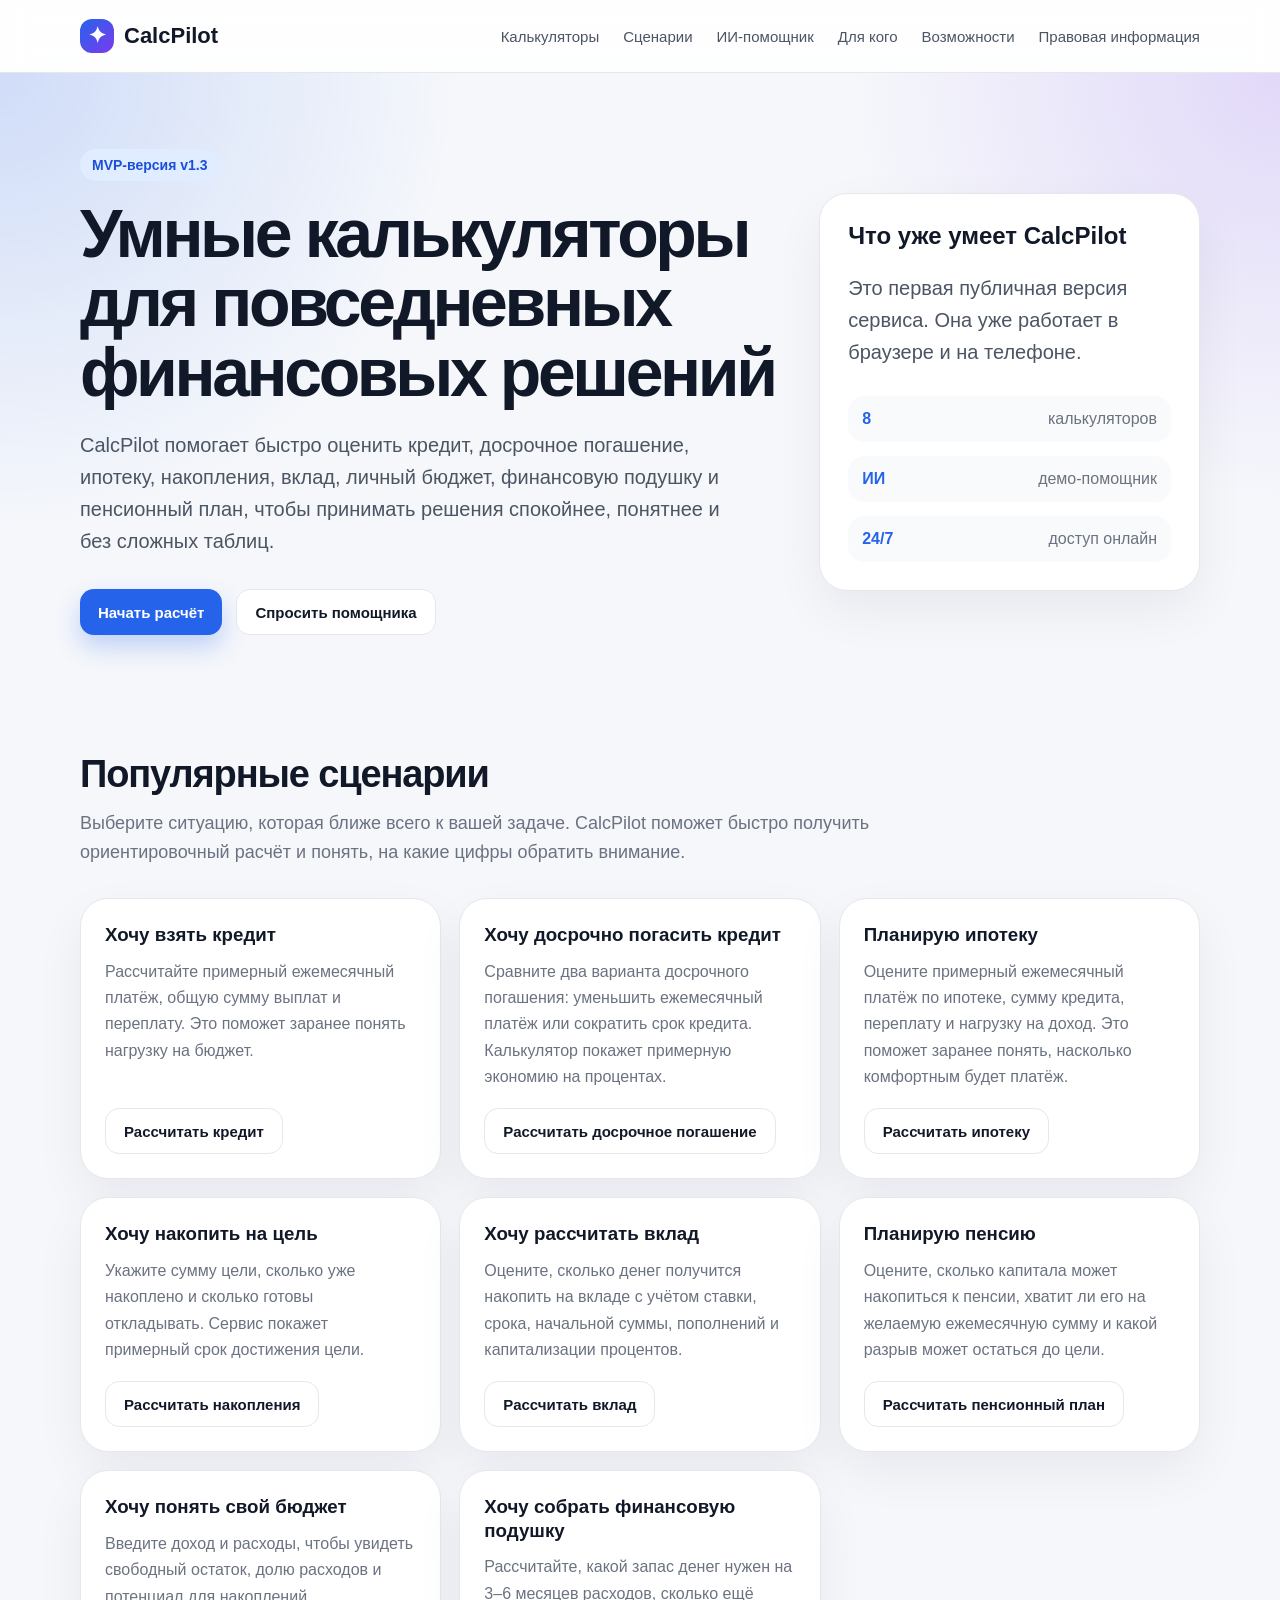
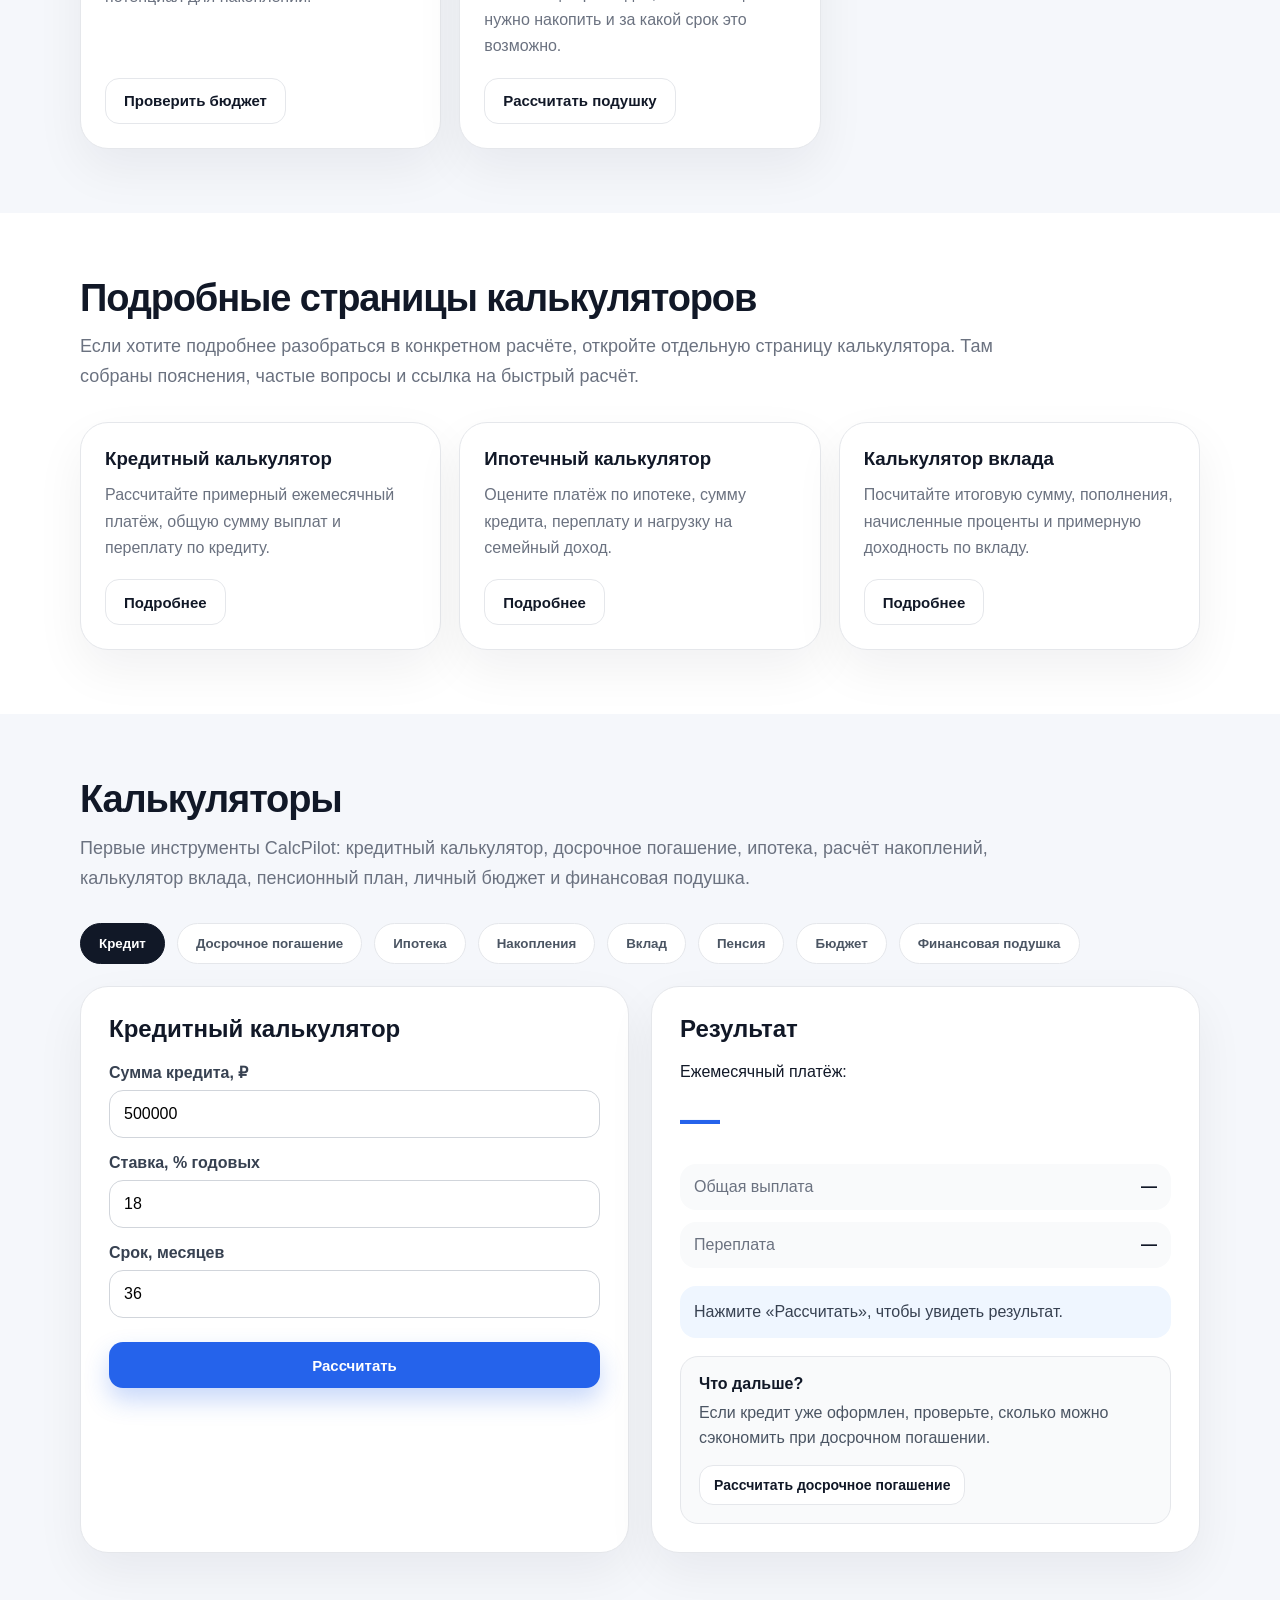
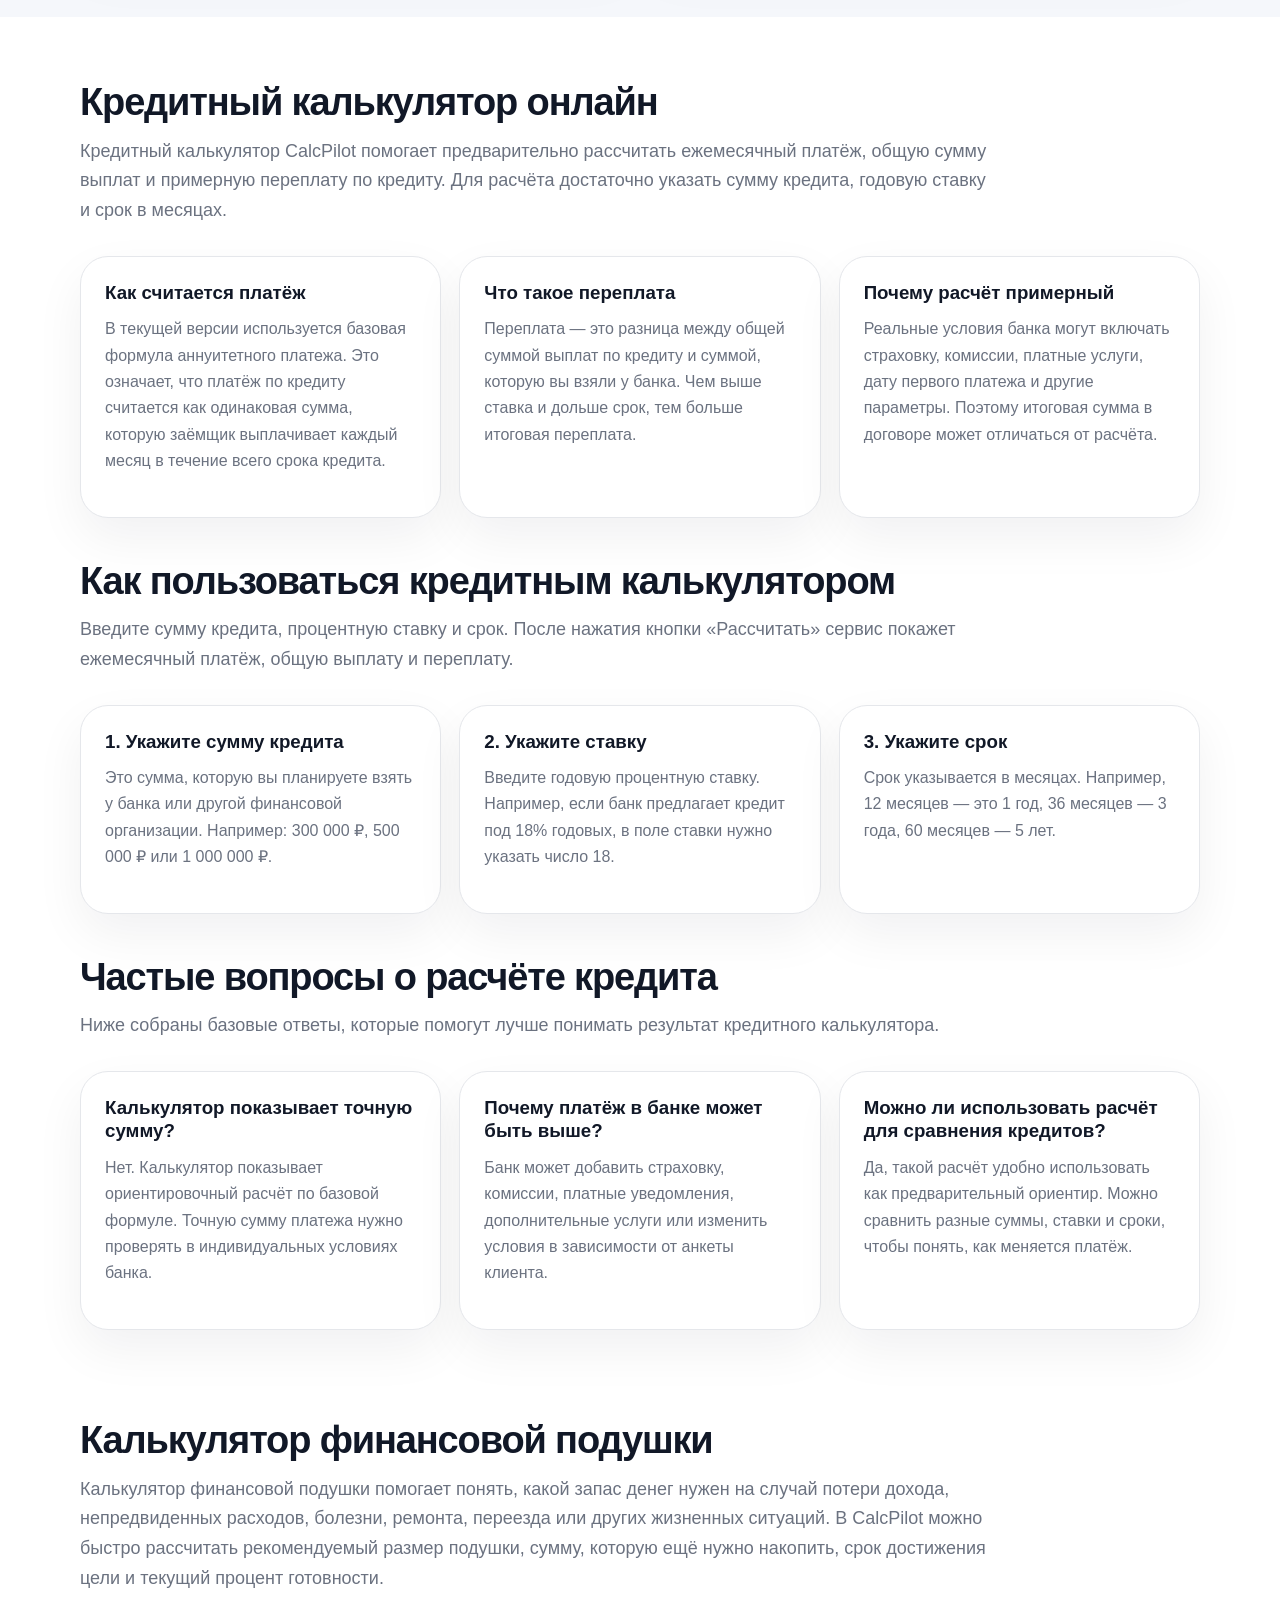
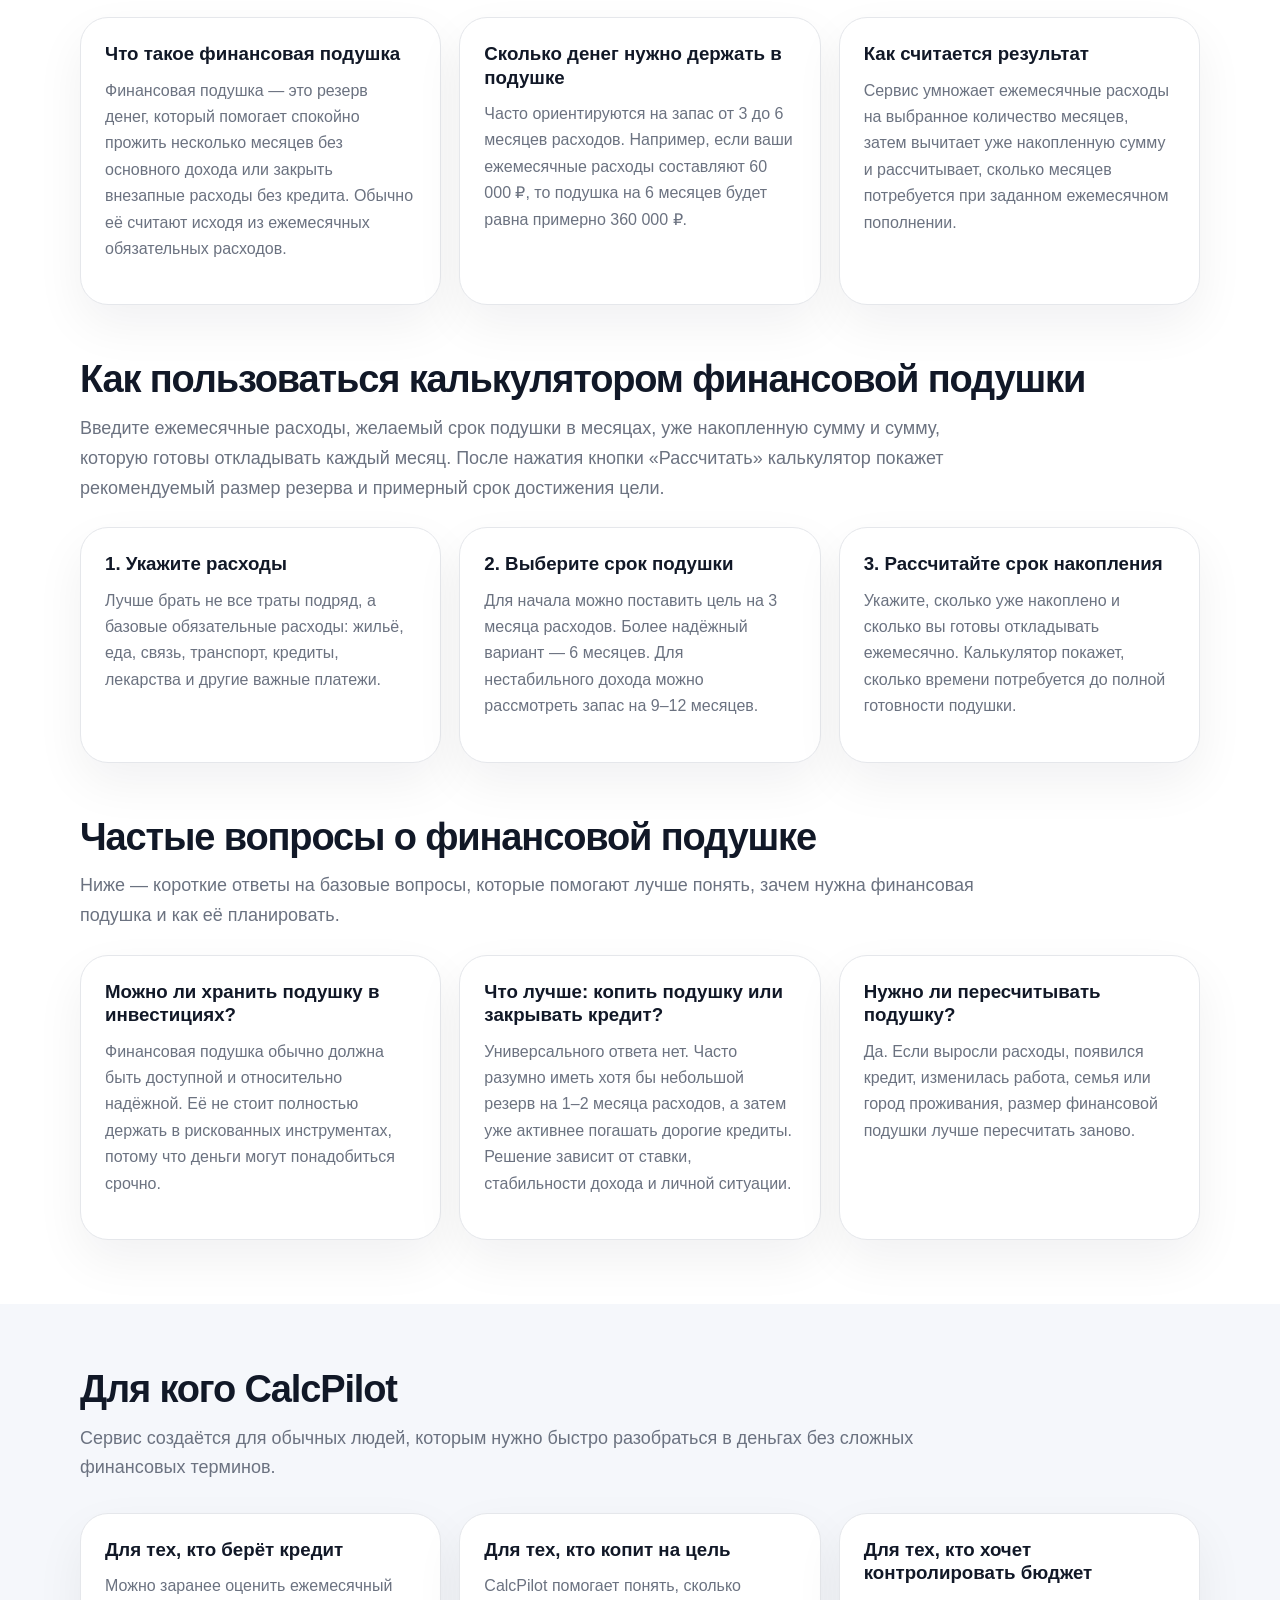
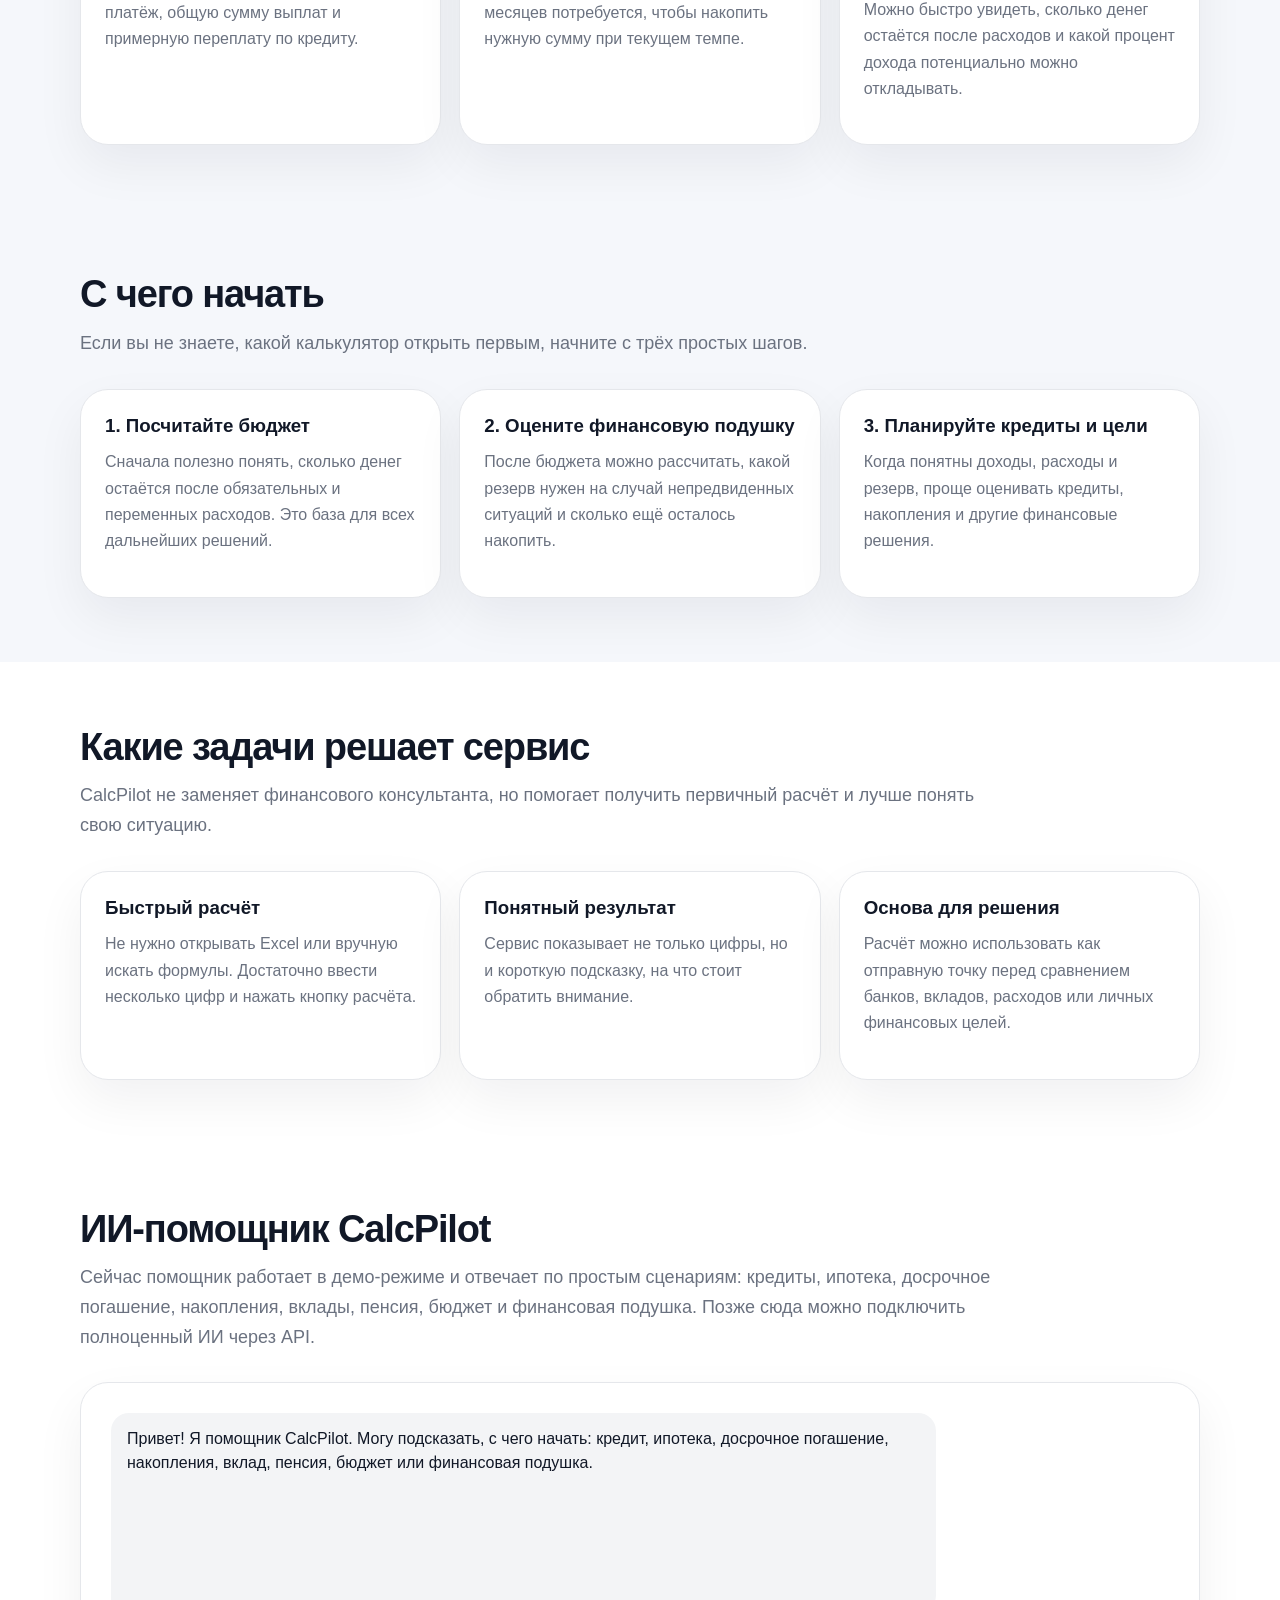
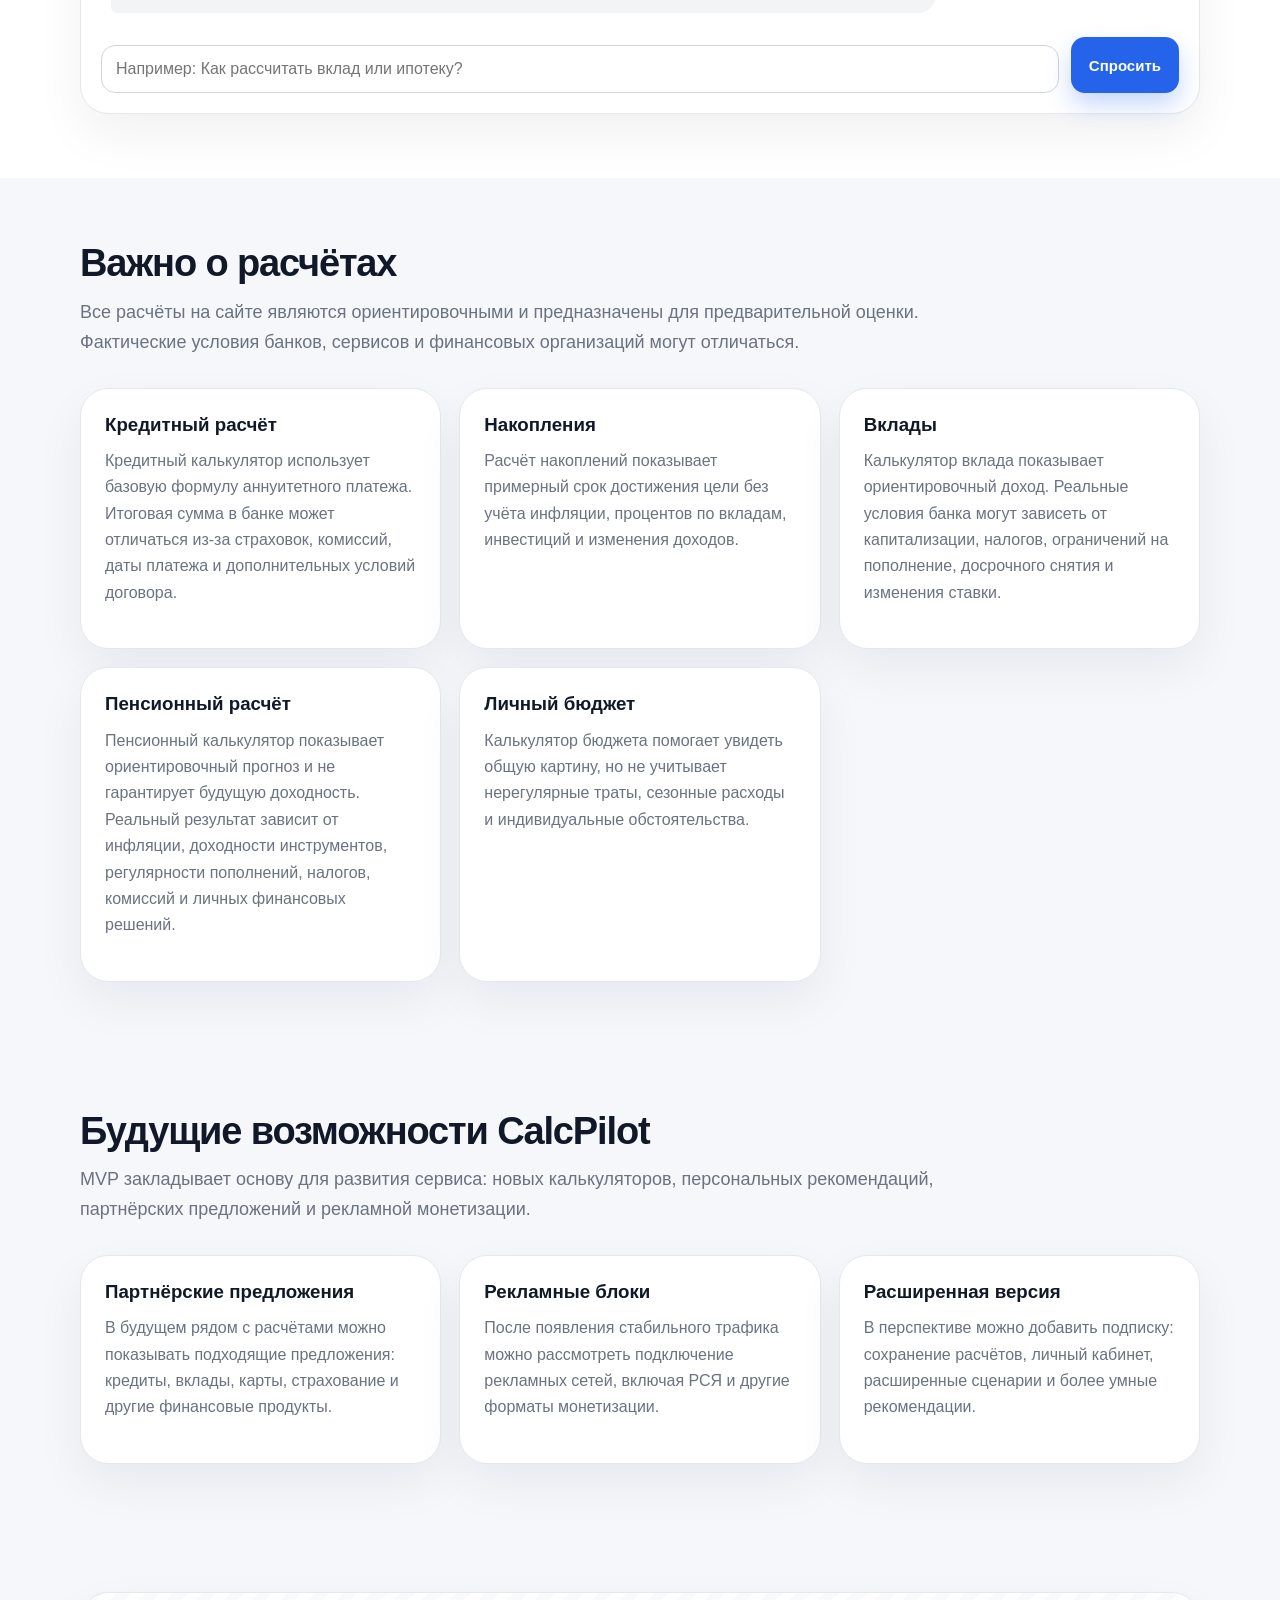
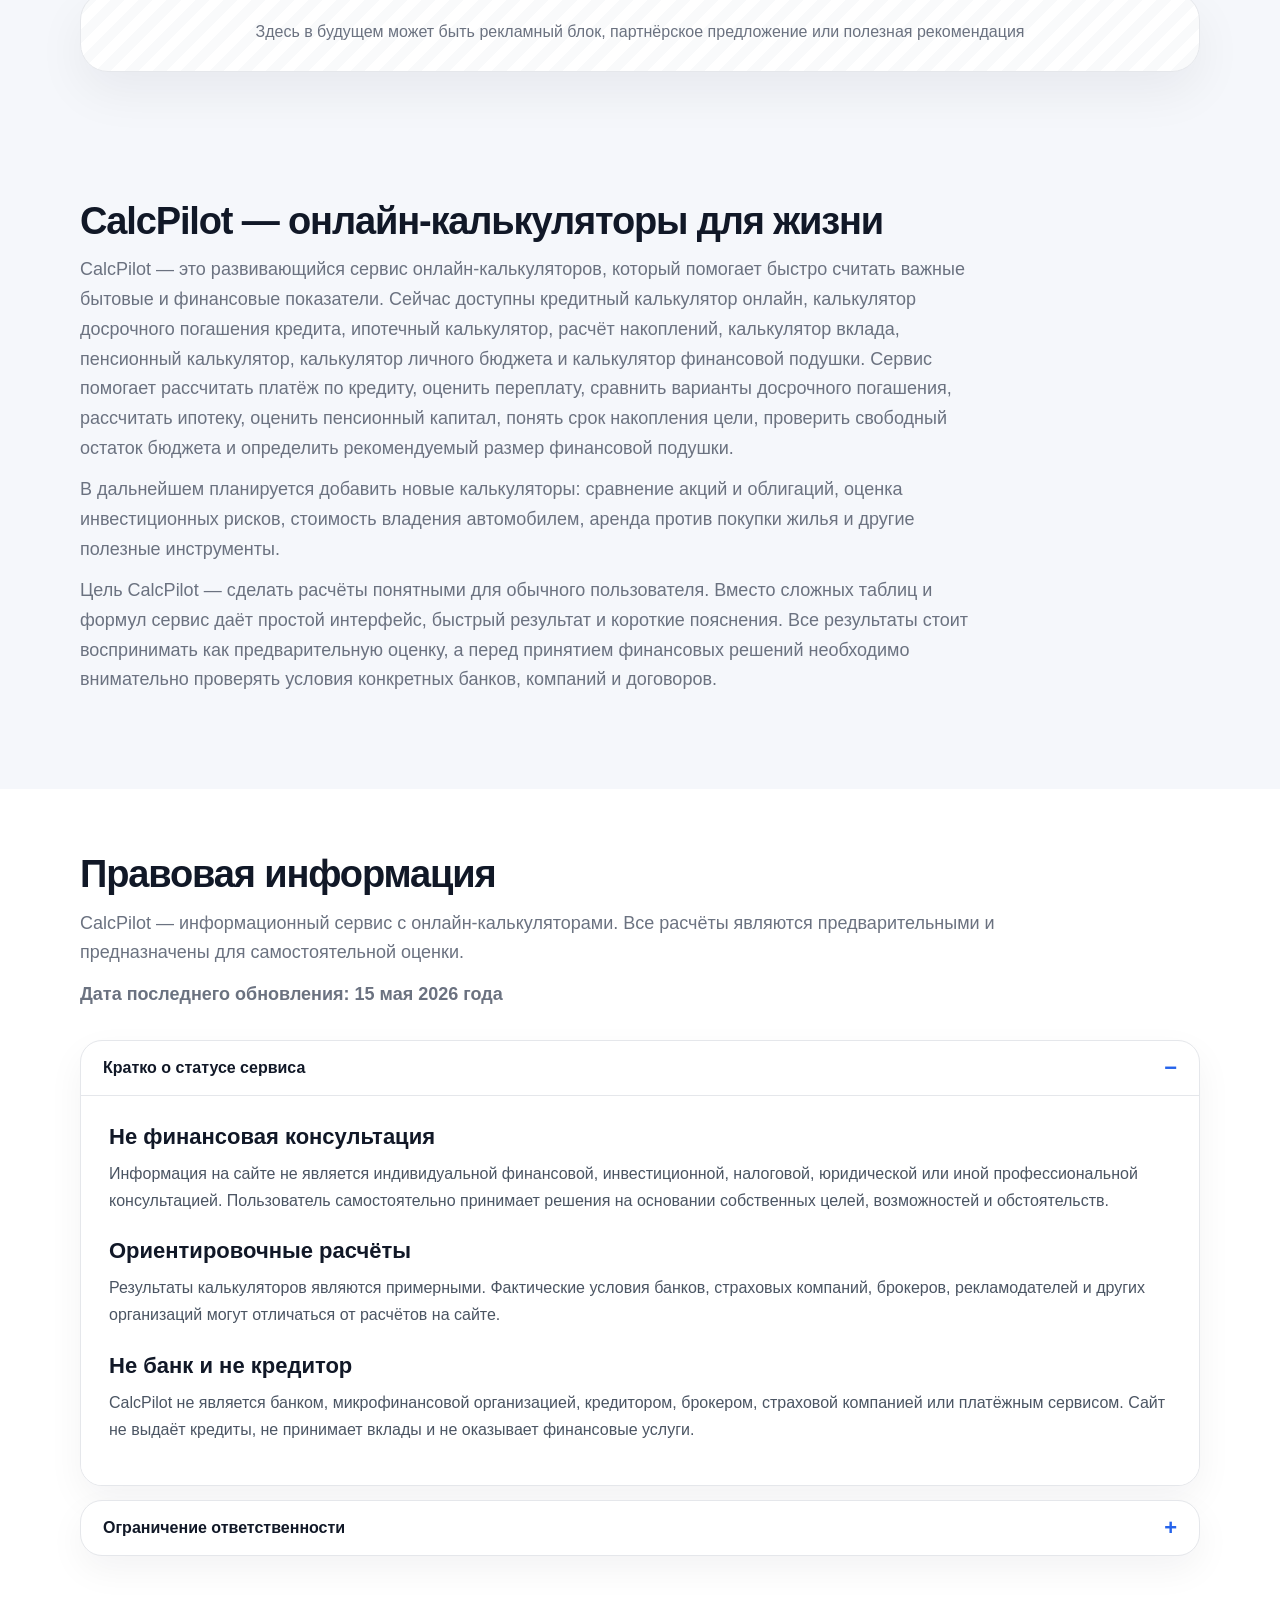
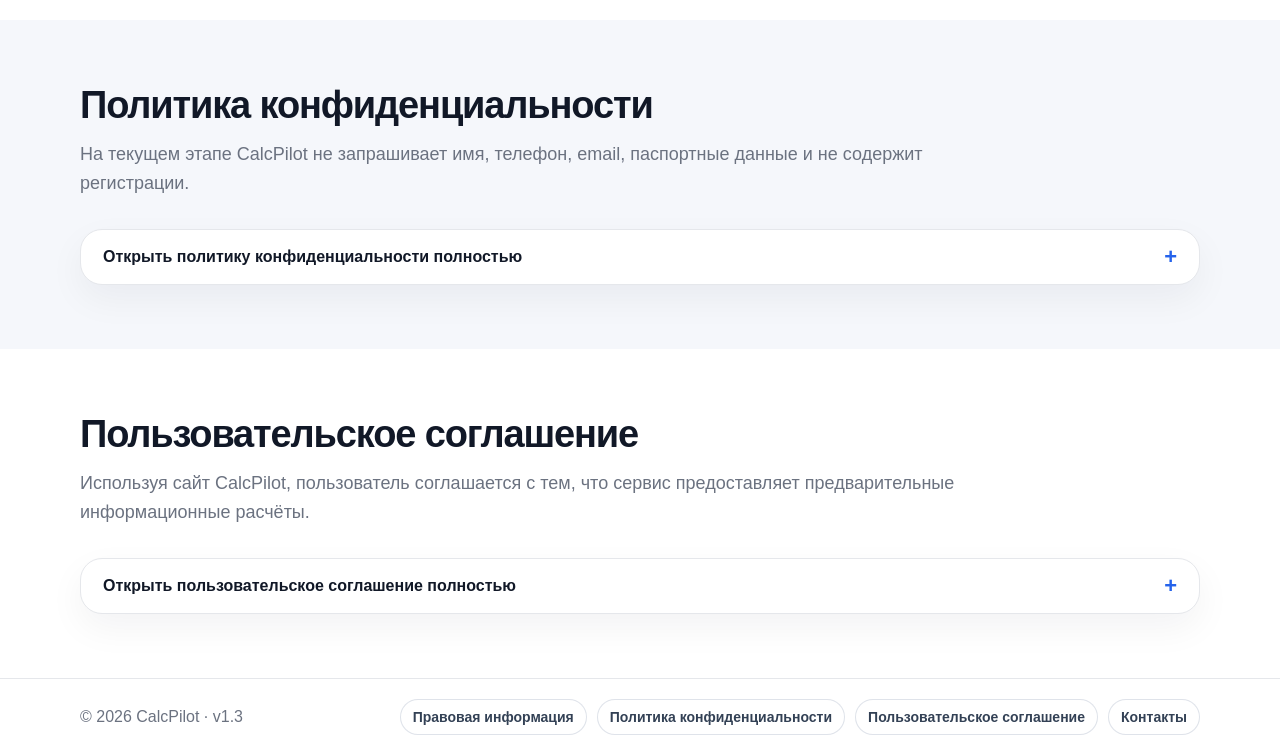
==== commit 092b5ba4: "index.html" ====
--- a/index.html
+++ b/index.html
@@ -82,8 +82,12 @@
           </p>
 
           <div class="hero-actions">
-            <a href="#calculators" class="btn primary">Начать расчёт</a>
-            <a href="#assistant" class="btn secondary">Спросить помощника</a>
+            <a href="#calculators" class="btn primary" data-goal="start_calculation">
+  Начать расчёт
+</a>
+            <a href="#assistant" class="btn secondary" data-goal="ai_assistant_click">
+  Спросить помощника
+</a>
           </div>
         </div>
 
@@ -127,8 +131,13 @@
               Рассчитайте примерный ежемесячный платёж, общую сумму выплат и переплату.
               Это поможет заранее понять нагрузку на бюджет.
             </p>
-           <a href="#calculators" class="btn secondary" 
-             onclick="sendGoal('scenario_credit_click'); document.querySelector('[data-tab=credit]').click()">Рассчитать кредит</a>
+           <a href="#calculators"
+   class="btn secondary"
+   data-goal="choose_scenario"
+   data-scenario="credit"
+   onclick="document.querySelector('[data-tab=credit]').click()">
+  Рассчитать кредит
+</a>
 
           </div>
           <div class="info-card">
@@ -147,9 +156,13 @@
     переплату и нагрузку на доход. Это поможет заранее понять,
     насколько комфортным будет платёж.
   </p>
-  <a href="#calculators" class="btn secondary"
-     onclick="sendGoal('scenario_mortgage_click'); document.querySelector('[data-tab=mortgage]').click()">
-    Рассчитать ипотеку
+<a href="#calculators"
+   class="btn secondary"
+   data-goal="choose_scenario"
+   data-scenario="mortgage"
+   onclick="document.querySelector('[data-tab=mortgage]').click()">
+  Рассчитать ипотеку
+</a>
   </a>
 </div>
 
@@ -181,10 +194,13 @@
     Оцените, сколько капитала может накопиться к пенсии, хватит ли его
     на желаемую ежемесячную сумму и какой разрыв может остаться до цели.
   </p>
-  <a href="#calculators" class="btn secondary"
-     onclick="sendGoal('scenario_pension_click'); document.querySelector('[data-tab=pension]').click()">
-    Рассчитать пенсионный план
-  </a>
+ <a href="#calculators"
+   class="btn secondary"
+   data-goal="choose_scenario"
+   data-scenario="pension"
+   onclick="document.querySelector('[data-tab=pension]').click()">
+  Рассчитать пенсионный план
+</a>
 </div>
 
           <div class="info-card">
@@ -325,9 +341,13 @@
   <p>
     Если кредит уже оформлен, проверьте, сколько можно сэкономить при досрочном погашении.
   </p>
-  <button type="button" class="btn secondary"
-    onclick="sendGoal('credit_next_early_click'); document.querySelector('[data-tab=early]').click()">
-    Рассчитать досрочное погашение
+  <a href="#calculators"
+   class="btn secondary"
+   data-goal="choose_scenario"
+   data-scenario="early_repayment"
+   onclick="document.querySelector('[data-tab=early]').click()">
+  Рассчитать досрочное погашение
+</a>
   </button>
 </div>
             </div>
@@ -404,9 +424,13 @@
     Сравните оба варианта: уменьшение платежа снижает ежемесячную нагрузку,
     а сокращение срока часто помогает сильнее сэкономить на процентах.
   </p>
-        <button type="button" class="btn secondary"
-  onclick="sendGoal('early_next_budget_click'); document.querySelector('[data-tab=budget]').click()">
+       <a href="#calculators"
+   class="btn secondary"
+   data-goal="choose_scenario"
+   data-scenario="budget"
+   onclick="document.querySelector('[data-tab=budget]').click()">
   Проверить бюджет
+</a>
 </button>
 </div>
     </div>
@@ -612,9 +636,13 @@
     Сравните разные сроки, ставки и капитализацию. Если вклад нужен под конкретную цель,
     проверьте срок её достижения в калькуляторе накоплений.
   </p>
-  <button type="button" class="btn secondary"
-    onclick="sendGoal('deposit_next_savings_click'); document.querySelector('[data-tab=savings]').click()">
-    Рассчитать накопления
+  <a href="#calculators"
+   class="btn secondary"
+   data-goal="choose_scenario"
+   data-scenario="savings"
+   onclick="document.querySelector('[data-tab=savings]').click()">
+  Рассчитать накопления
+</a>
   </button>
 </div>
     </div>
@@ -696,9 +724,13 @@
     Если до пенсионной цели есть разрыв, попробуйте увеличить ежемесячное пополнение
     или рассмотреть вклад как один из консервативных инструментов.
   </p>
-  <button type="button" class="btn secondary"
-    onclick="sendGoal('pension_next_deposit_click'); document.querySelector('[data-tab=deposit]').click()">
-    Рассчитать вклад
+  <a href="#calculators"
+   class="btn secondary"
+   data-goal="choose_scenario"
+   data-scenario="deposit"
+   onclick="document.querySelector('[data-tab=deposit]').click()">
+  Рассчитать вклад
+</a>
   </button>
 </div>
     </div>
@@ -753,9 +785,13 @@
     Если есть свободный остаток, первым шагом часто становится финансовая подушка
     на 3–6 месяцев расходов.
   </p>
-  <button type="button" class="btn secondary"
-    onclick="sendGoal('budget_next_cushion_click'); document.querySelector('[data-tab=cushion]').click()">
-    Рассчитать подушку
+  <a href="#calculators"
+   class="btn secondary"
+   data-goal="choose_scenario"
+   data-scenario="cushion"
+   onclick="document.querySelector('[data-tab=cushion]').click()">
+  Рассчитать подушку
+</a>
   </button>
 </div>
             </div>
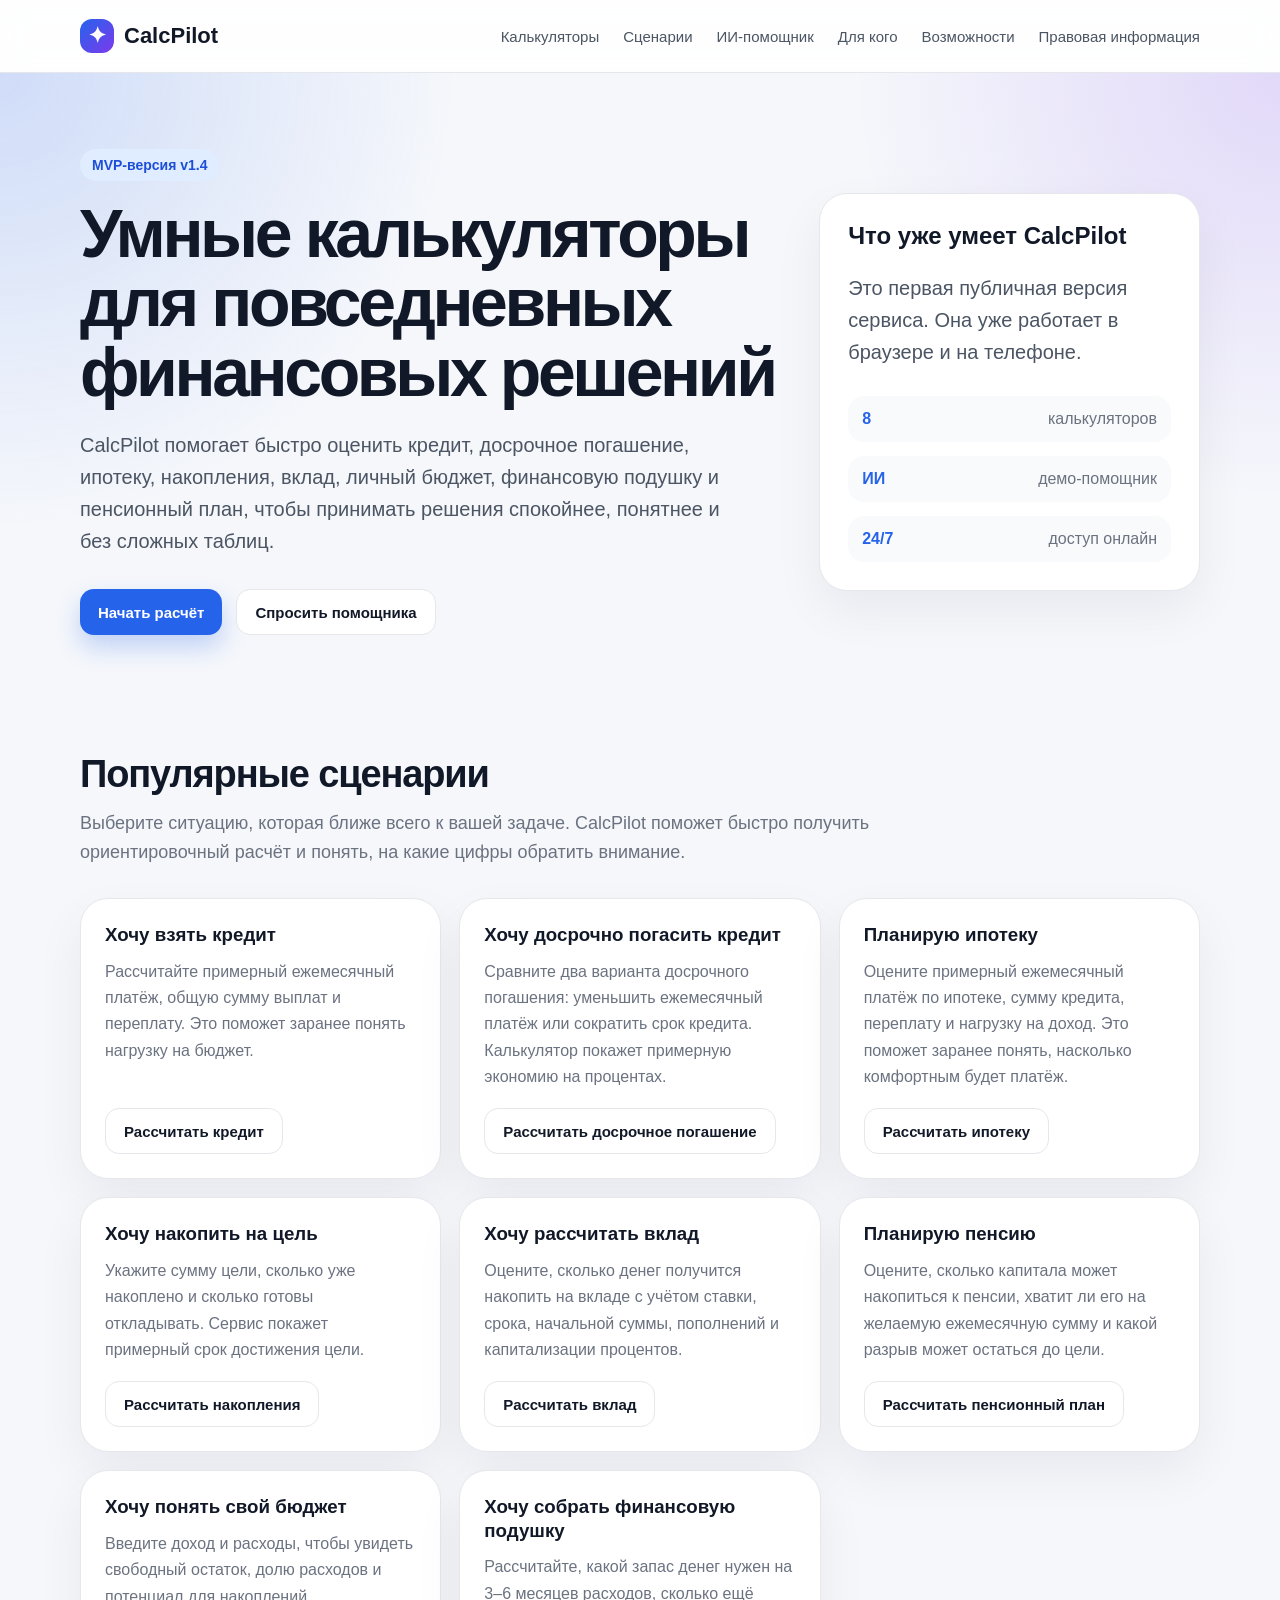
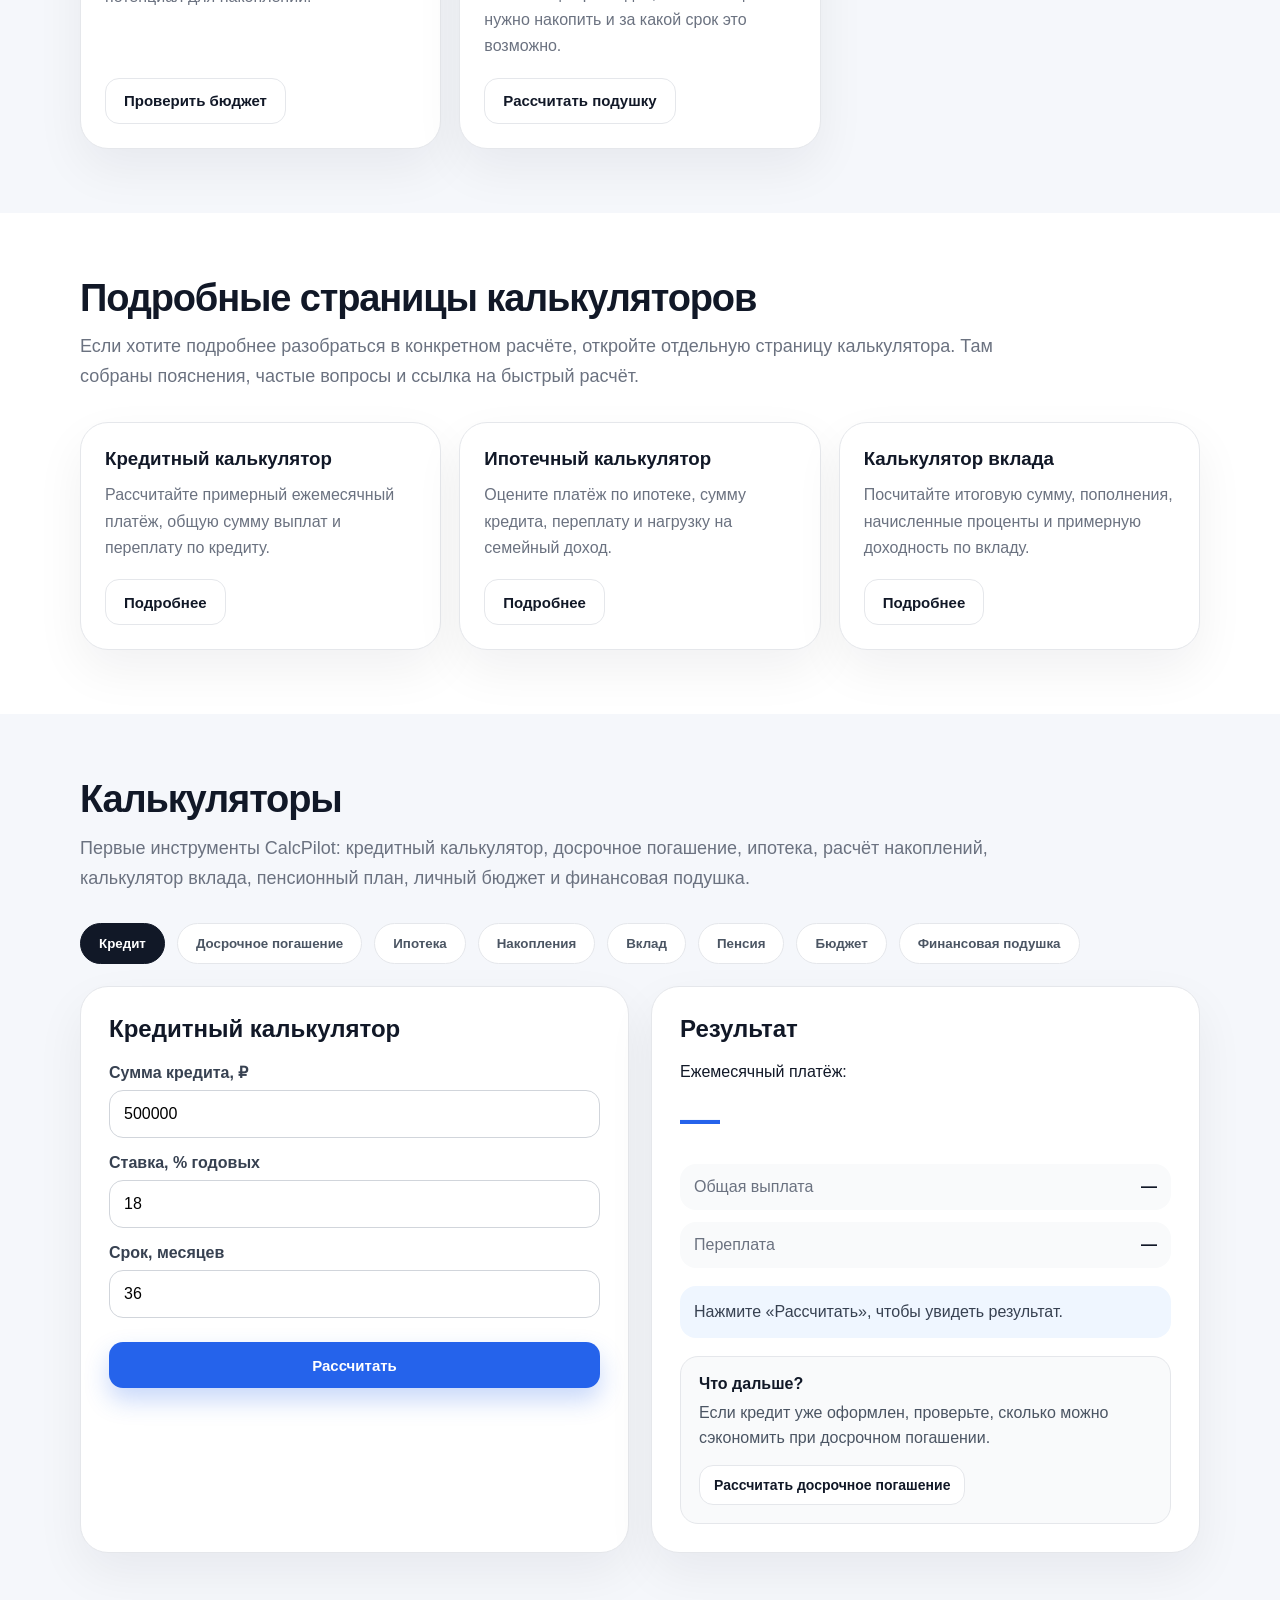
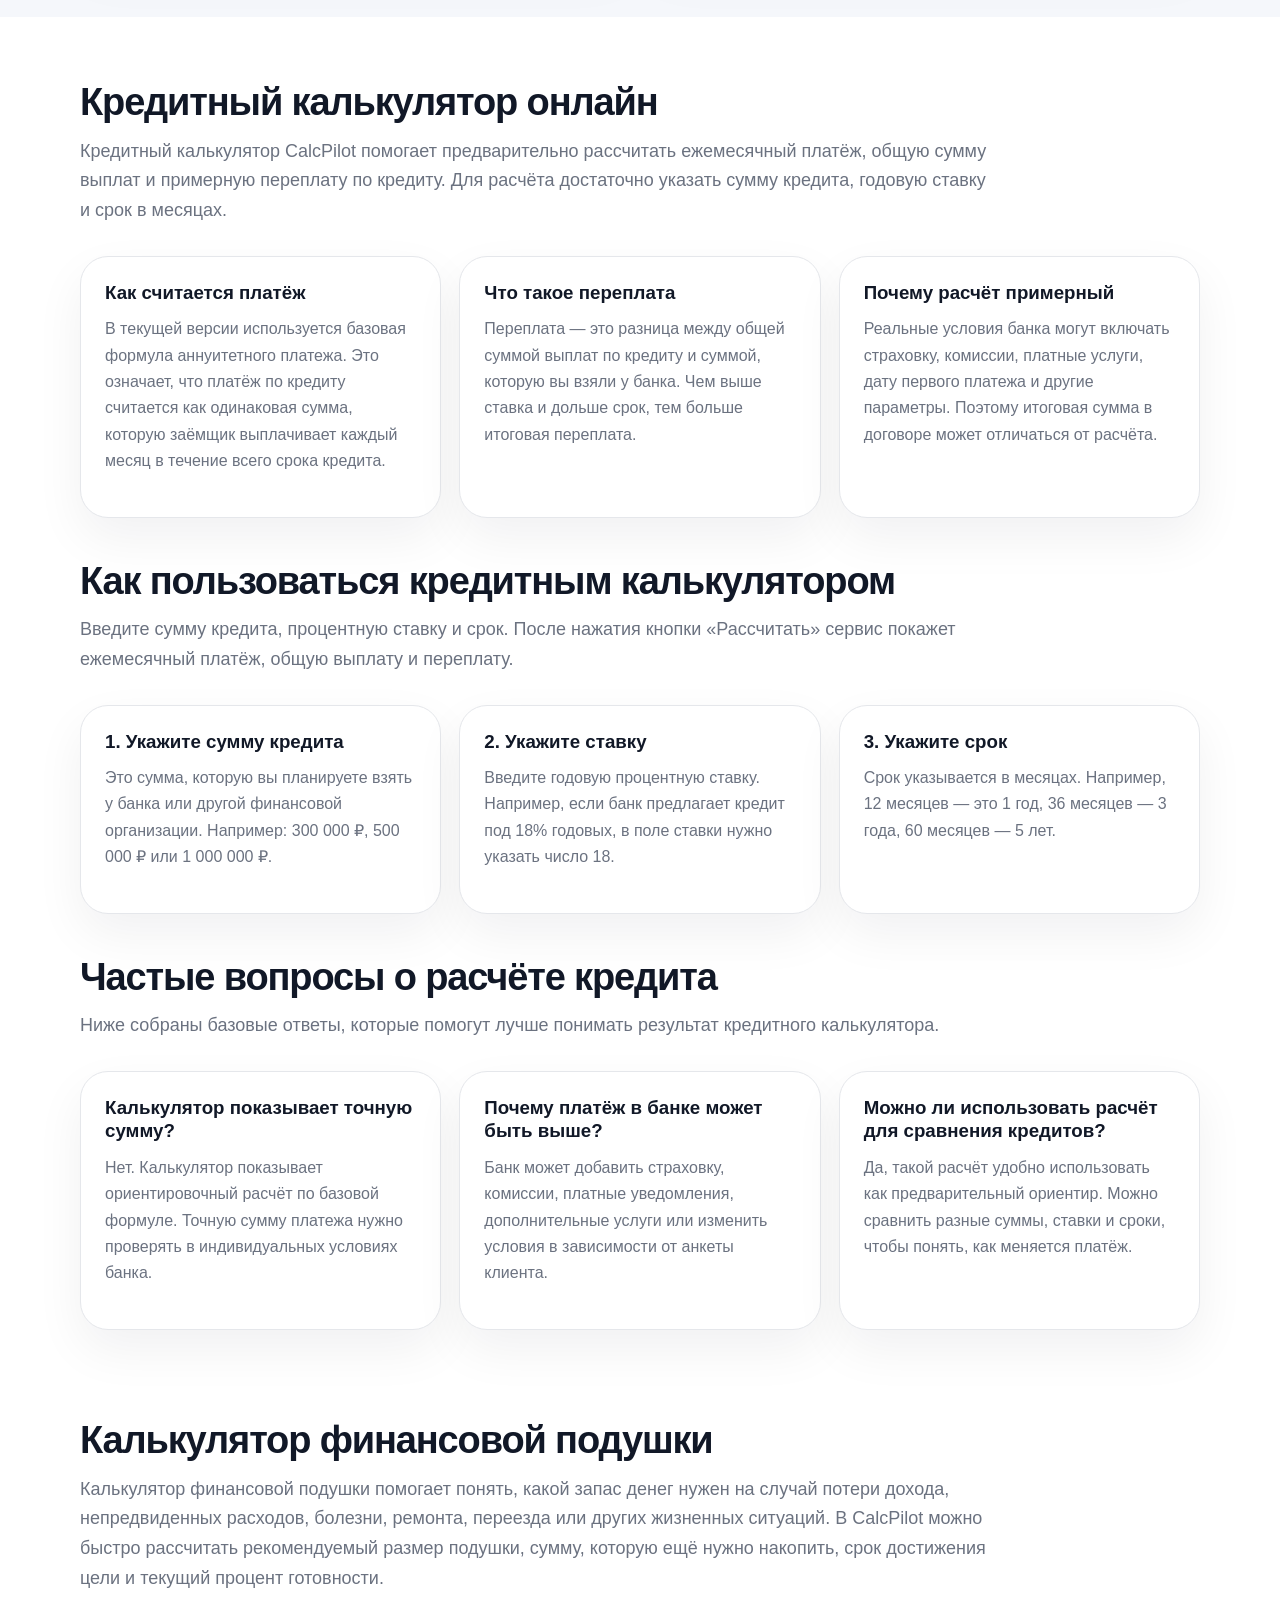
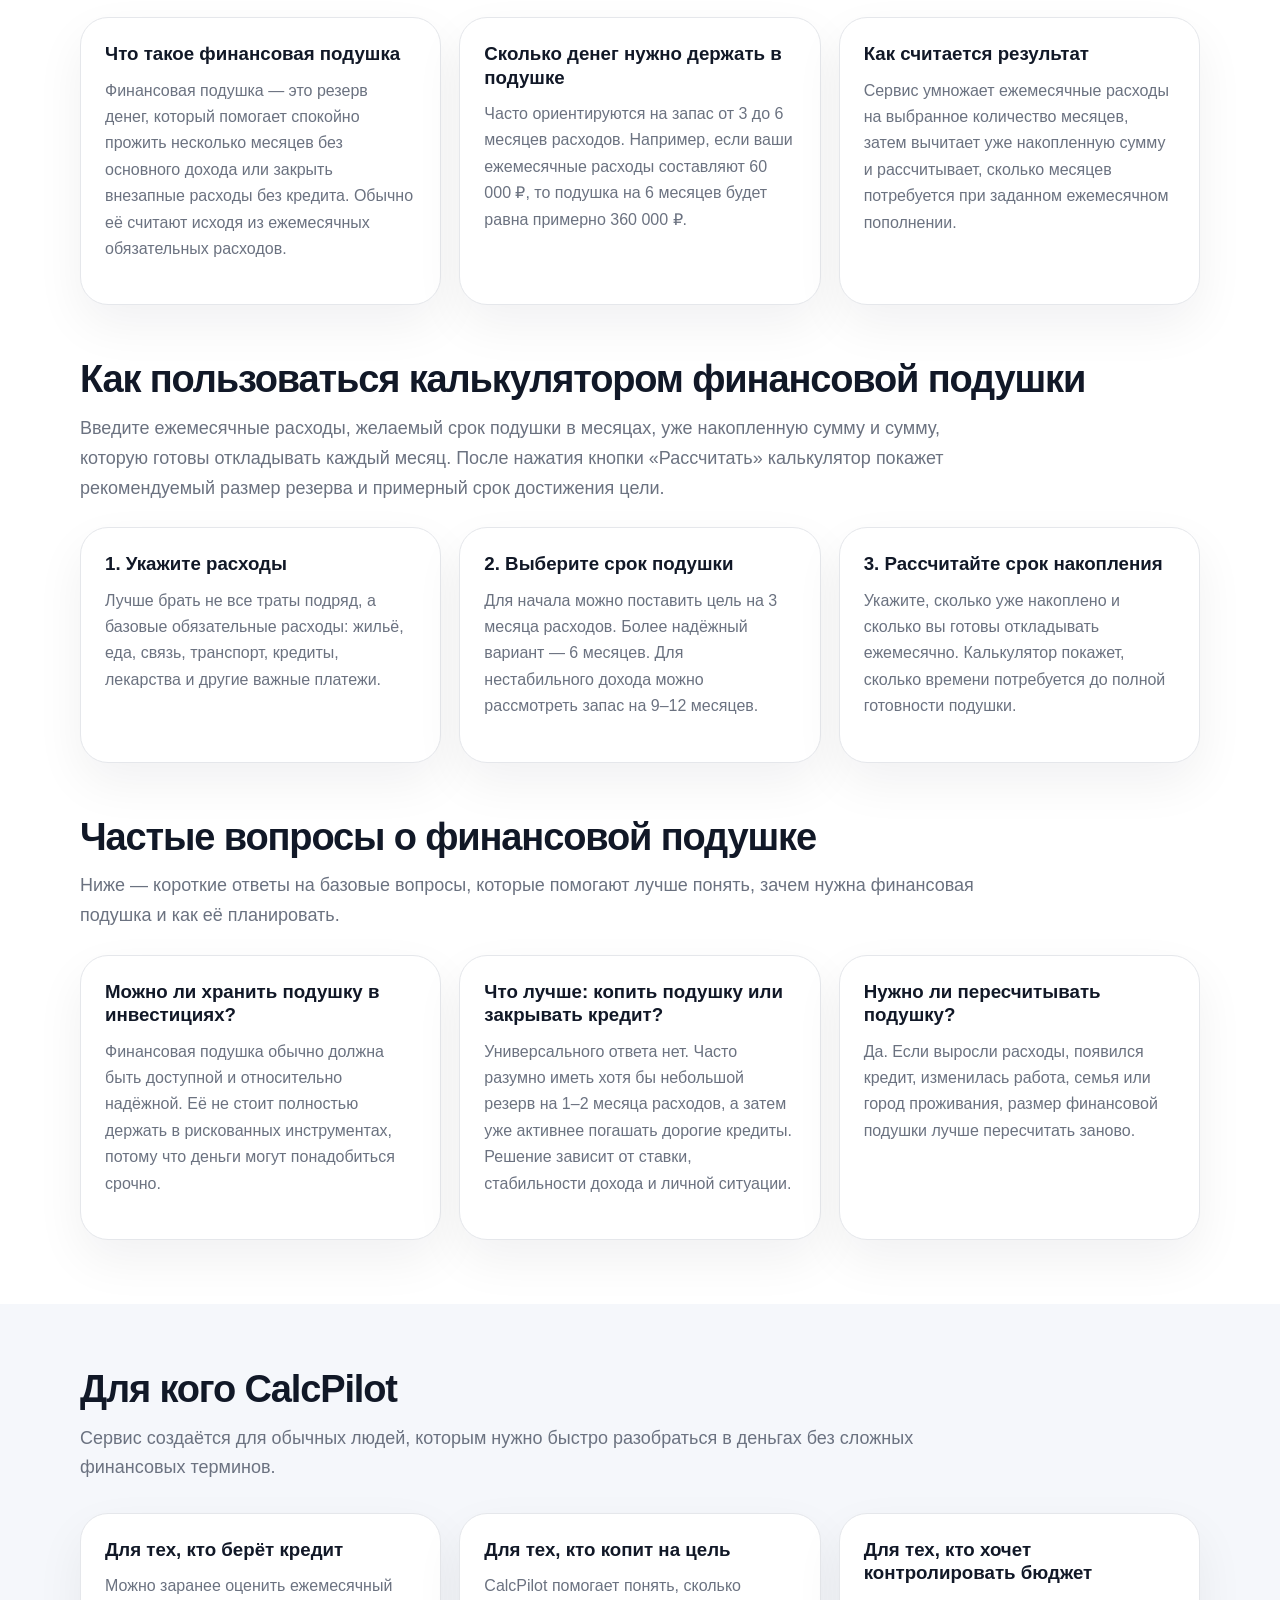
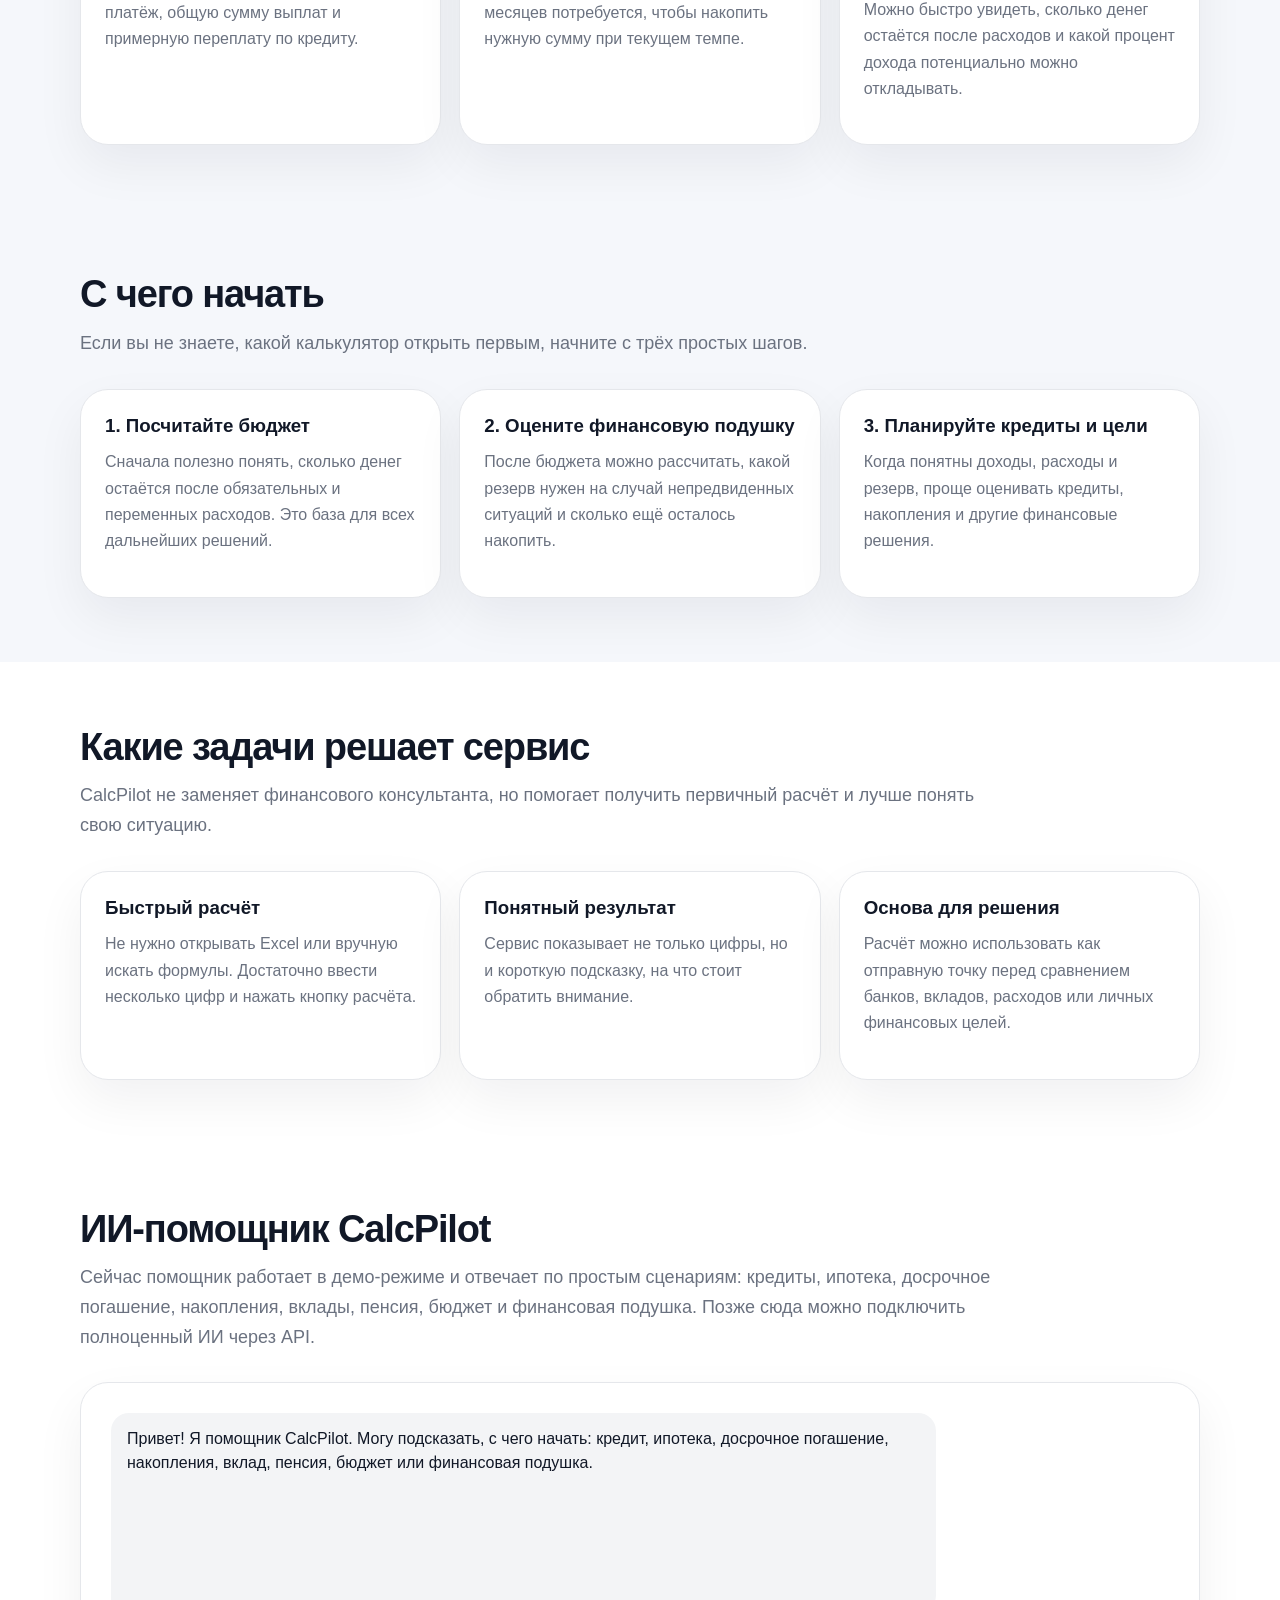
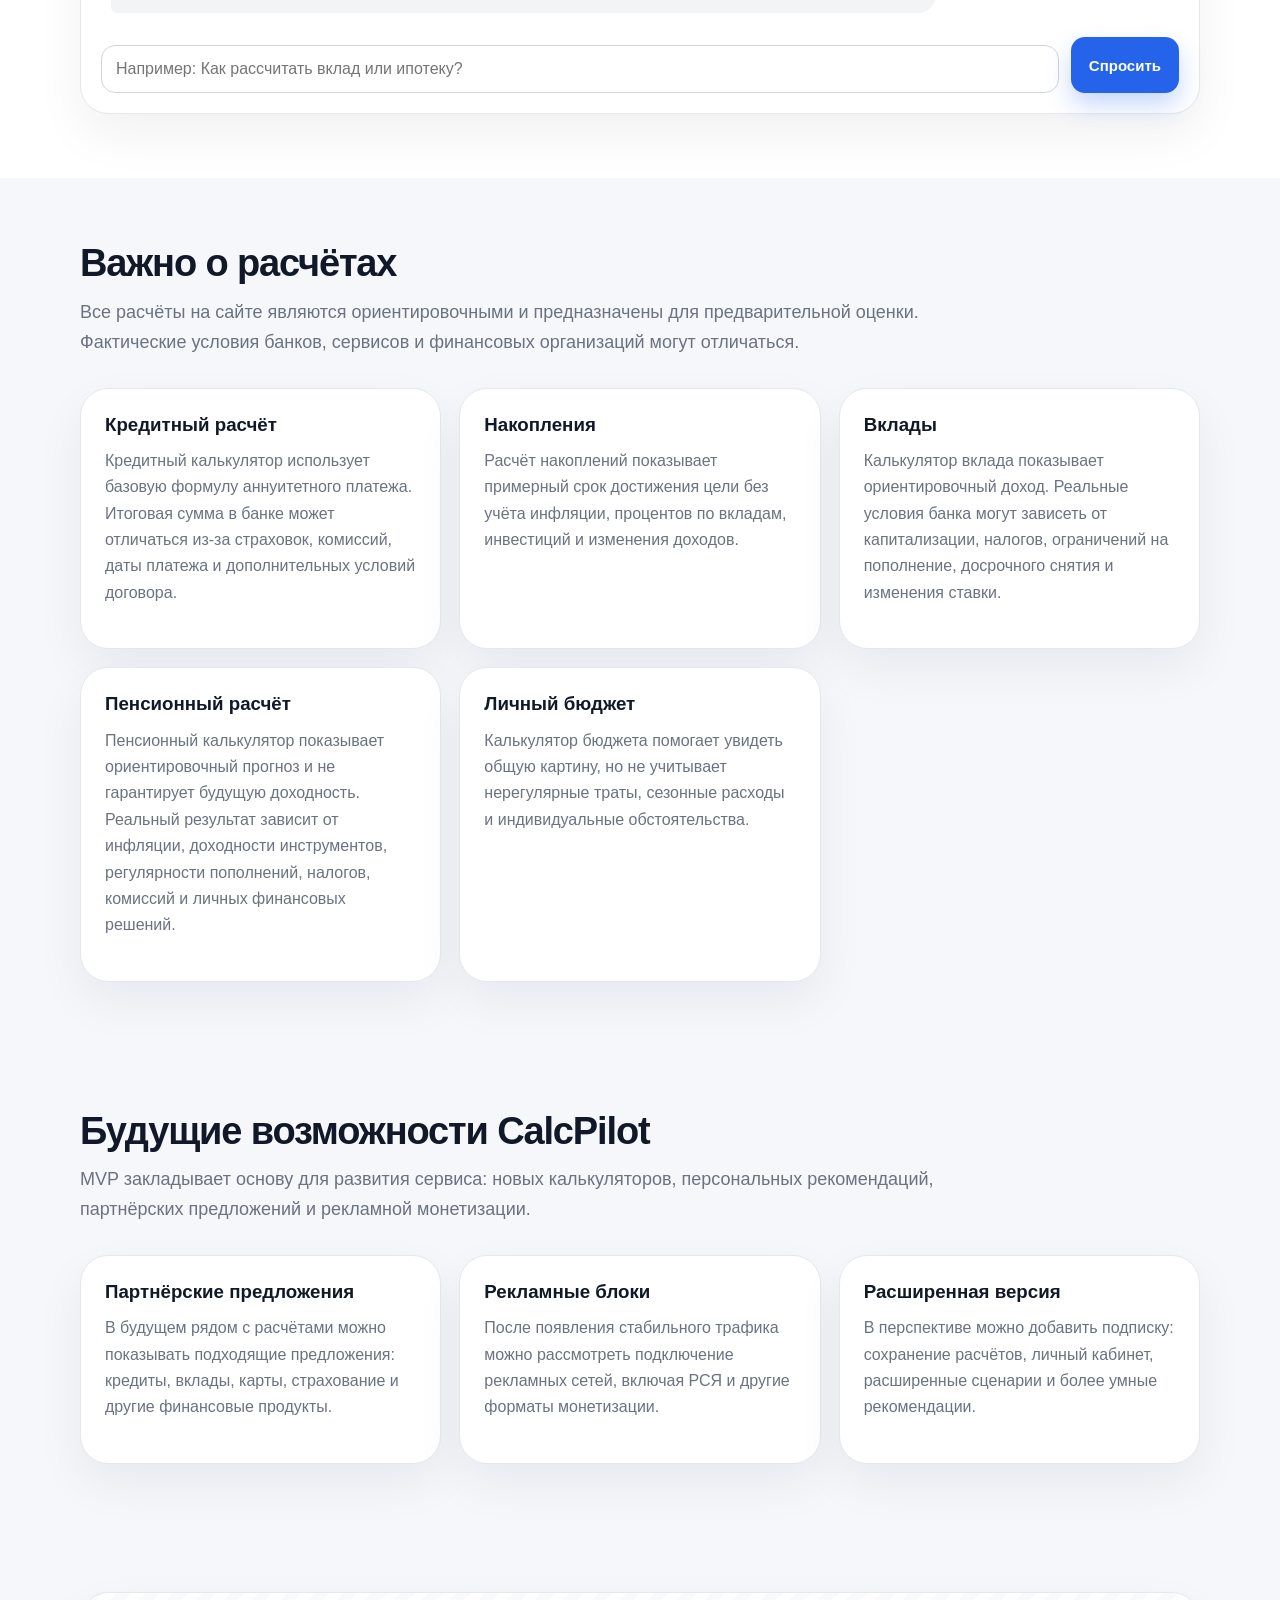
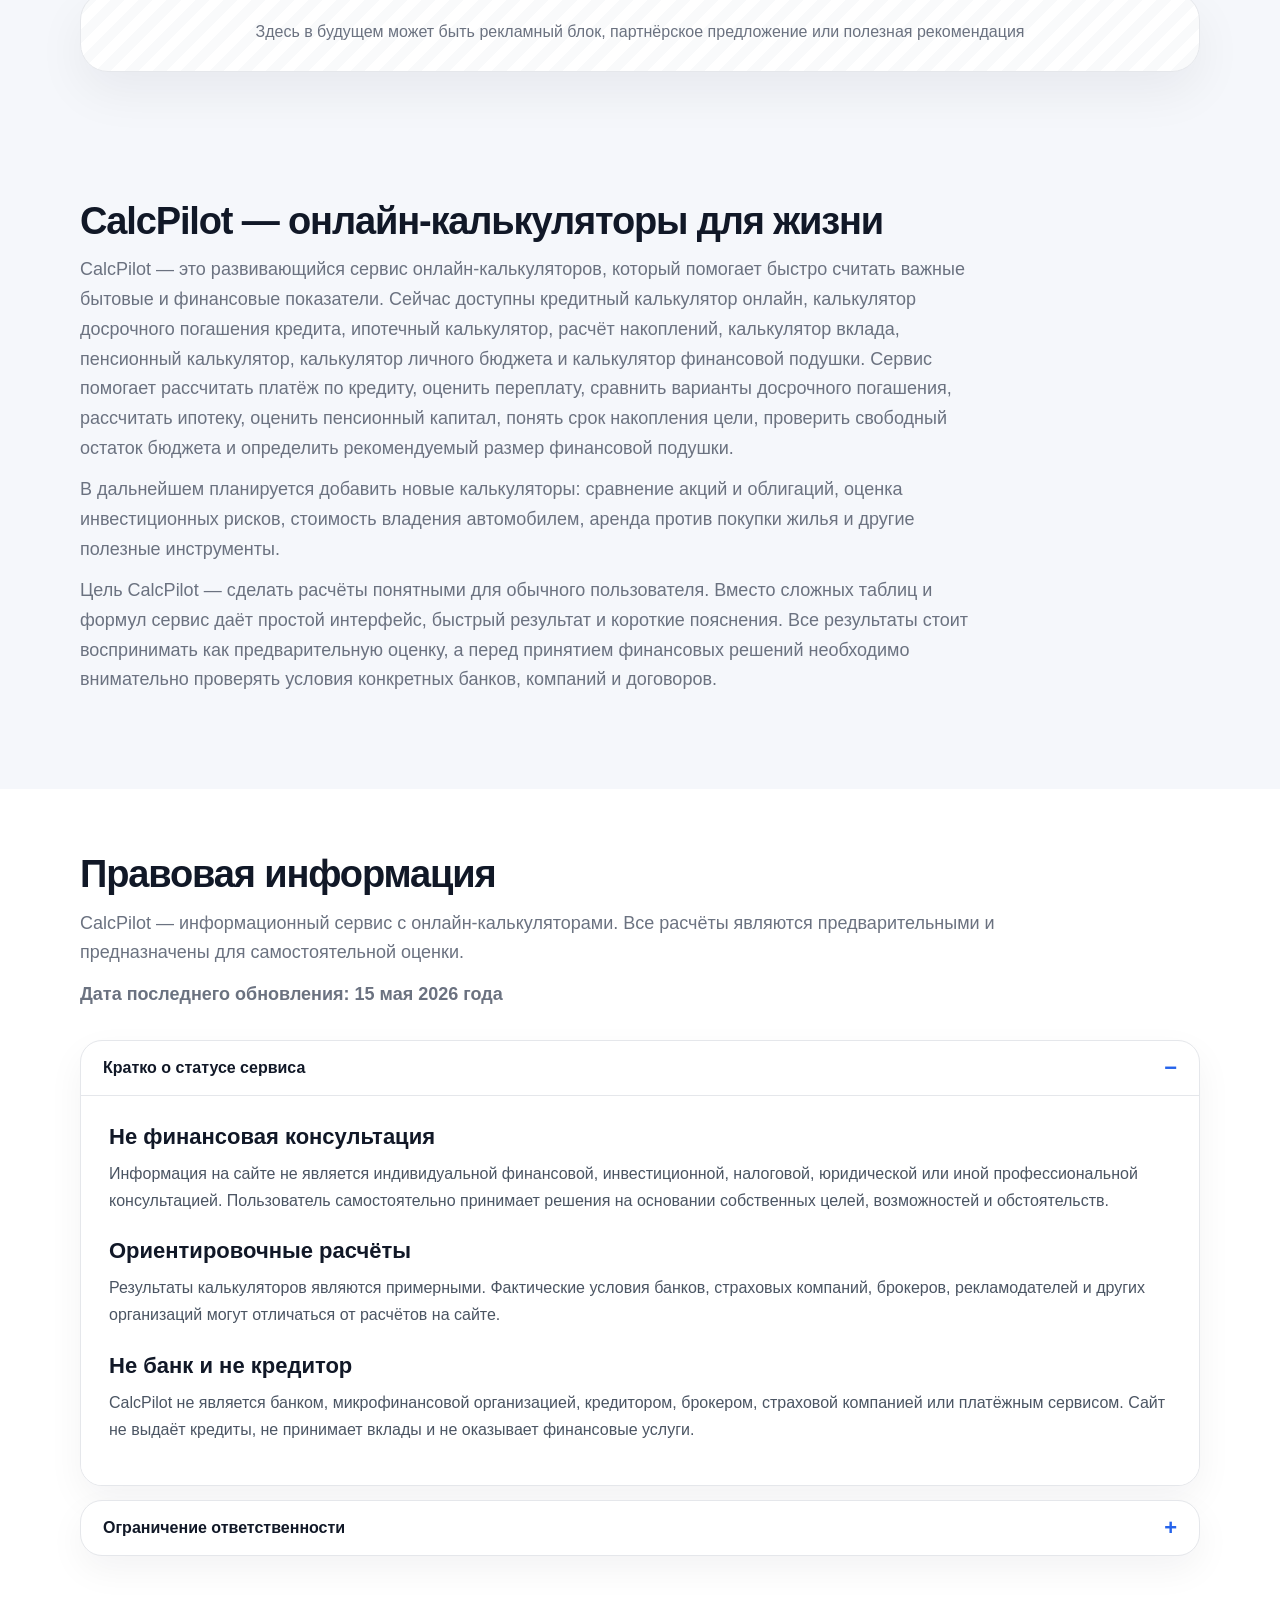
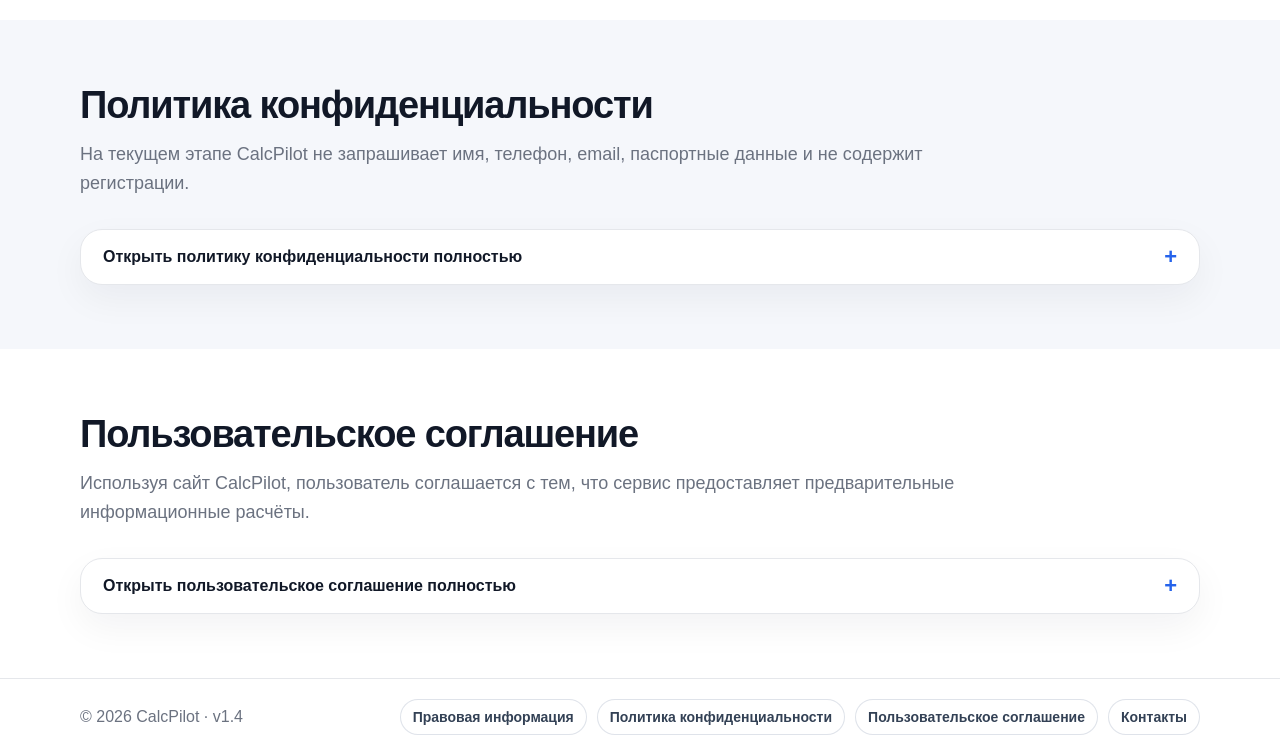
==== commit 6768e3ab: "index.html" ====
--- a/index.html
+++ b/index.html
@@ -70,7 +70,7 @@
     <section id="top" class="hero">
       <div class="container hero-inner">
         <div class="hero-content">
-          <div class="badge">MVP-версия v1.3</div>
+          <div class="badge">MVP-версия v1.4</div>
 
           <h1>Умные калькуляторы для повседневных финансовых решений</h1>
 
@@ -243,9 +243,12 @@
         <p>
           Рассчитайте примерный ежемесячный платёж, общую сумму выплат и переплату по кредиту.
         </p>
-        <a href="/credit-calculator/" class="btn secondary">
-          Подробнее
-        </a>
+       <a href="/credit-calculator/"
+   class="btn secondary"
+   data-goal="seo_page_click"
+   data-calculator="credit">
+  Подробнее
+</a>
       </div>
 
       <div class="info-card">
@@ -253,9 +256,12 @@
         <p>
           Оцените платёж по ипотеке, сумму кредита, переплату и нагрузку на семейный доход.
         </p>
-        <a href="/mortgage-calculator/" class="btn secondary">
-          Подробнее
-        </a>
+        <a href="/mortgage-calculator/"
+   class="btn secondary"
+   data-goal="seo_page_click"
+   data-calculator="mortgage">
+  Подробнее
+</a>
       </div>
 
       <div class="info-card">
@@ -263,9 +269,12 @@
         <p>
           Посчитайте итоговую сумму, пополнения, начисленные проценты и примерную доходность по вкладу.
         </p>
-        <a href="/deposit-calculator/" class="btn secondary">
-          Подробнее
-        </a>
+      <a href="/deposit-calculator/"
+   class="btn secondary"
+   data-goal="seo_page_click"
+   data-calculator="deposit">
+  Подробнее
+</a>
       </div>
     </div>
   </div>
@@ -283,14 +292,61 @@
         </div>
 
 <div class="tabs">
-  <button class="tab active" data-tab="credit">Кредит</button>
-<button class="tab" data-tab="early">Досрочное погашение</button>
-<button class="tab" data-tab="mortgage">Ипотека</button>
-<button class="tab" data-tab="savings">Накопления</button>
-<button class="tab" data-tab="deposit">Вклад</button>
-<button class="tab" data-tab="pension">Пенсия</button>
-<button class="tab" data-tab="budget">Бюджет</button>
-<button class="tab" data-tab="cushion">Финансовая подушка</button>
+  <button class="tab active"
+          data-tab="credit"
+          data-goal="calculator_card_click"
+          data-calculator="credit">
+    Кредит
+  </button>
+
+  <button class="tab"
+          data-tab="early"
+          data-goal="calculator_card_click"
+          data-calculator="early_repayment">
+    Досрочное погашение
+  </button>
+
+  <button class="tab"
+          data-tab="mortgage"
+          data-goal="calculator_card_click"
+          data-calculator="mortgage">
+    Ипотека
+  </button>
+
+  <button class="tab"
+          data-tab="savings"
+          data-goal="calculator_card_click"
+          data-calculator="savings">
+    Накопления
+  </button>
+
+  <button class="tab"
+          data-tab="deposit"
+          data-goal="calculator_card_click"
+          data-calculator="deposit">
+    Вклад
+  </button>
+
+  <button class="tab"
+          data-tab="pension"
+          data-goal="calculator_card_click"
+          data-calculator="pension">
+    Пенсия
+  </button>
+
+  <button class="tab"
+          data-tab="budget"
+          data-goal="calculator_card_click"
+          data-calculator="budget">
+    Бюджет
+  </button>
+
+  <button class="tab"
+          data-tab="cushion"
+          data-goal="calculator_card_click"
+          data-calculator="cushion">
+    Финансовая подушка
+  </button>
 </div>
 
 
@@ -1224,7 +1280,11 @@
 
           <div class="chat-input">
             <input type="text" id="userQuestion" placeholder="Например: Как рассчитать вклад или ипотеку?" />
-            <button class="btn primary" onclick="askAssistant()">Спросить</button>
+            <button class="btn primary"
+        data-goal="ai_assistant_click"
+        onclick="askAssistant()">
+  Спросить
+</button>
           </div>
         </div>
       </div>
@@ -1575,7 +1635,7 @@
 
 <footer class="footer">
   <div class="container footer-inner">
-    <span>© 2026 CalcPilot · v1.3</span>
+    <span>© 2026 CalcPilot · v1.4</span>
 
     <div class="footer-links">
       <a href="#legal">Правовая информация</a>
@@ -1593,6 +1653,6 @@
     </div>
     <button class="btn primary" onclick="acceptCookies()">Понятно</button>
   </div>
-  <script src="script.js?v=13"></script>
+  <script src="script.js?v=14"></script>
 </body>
 </html>
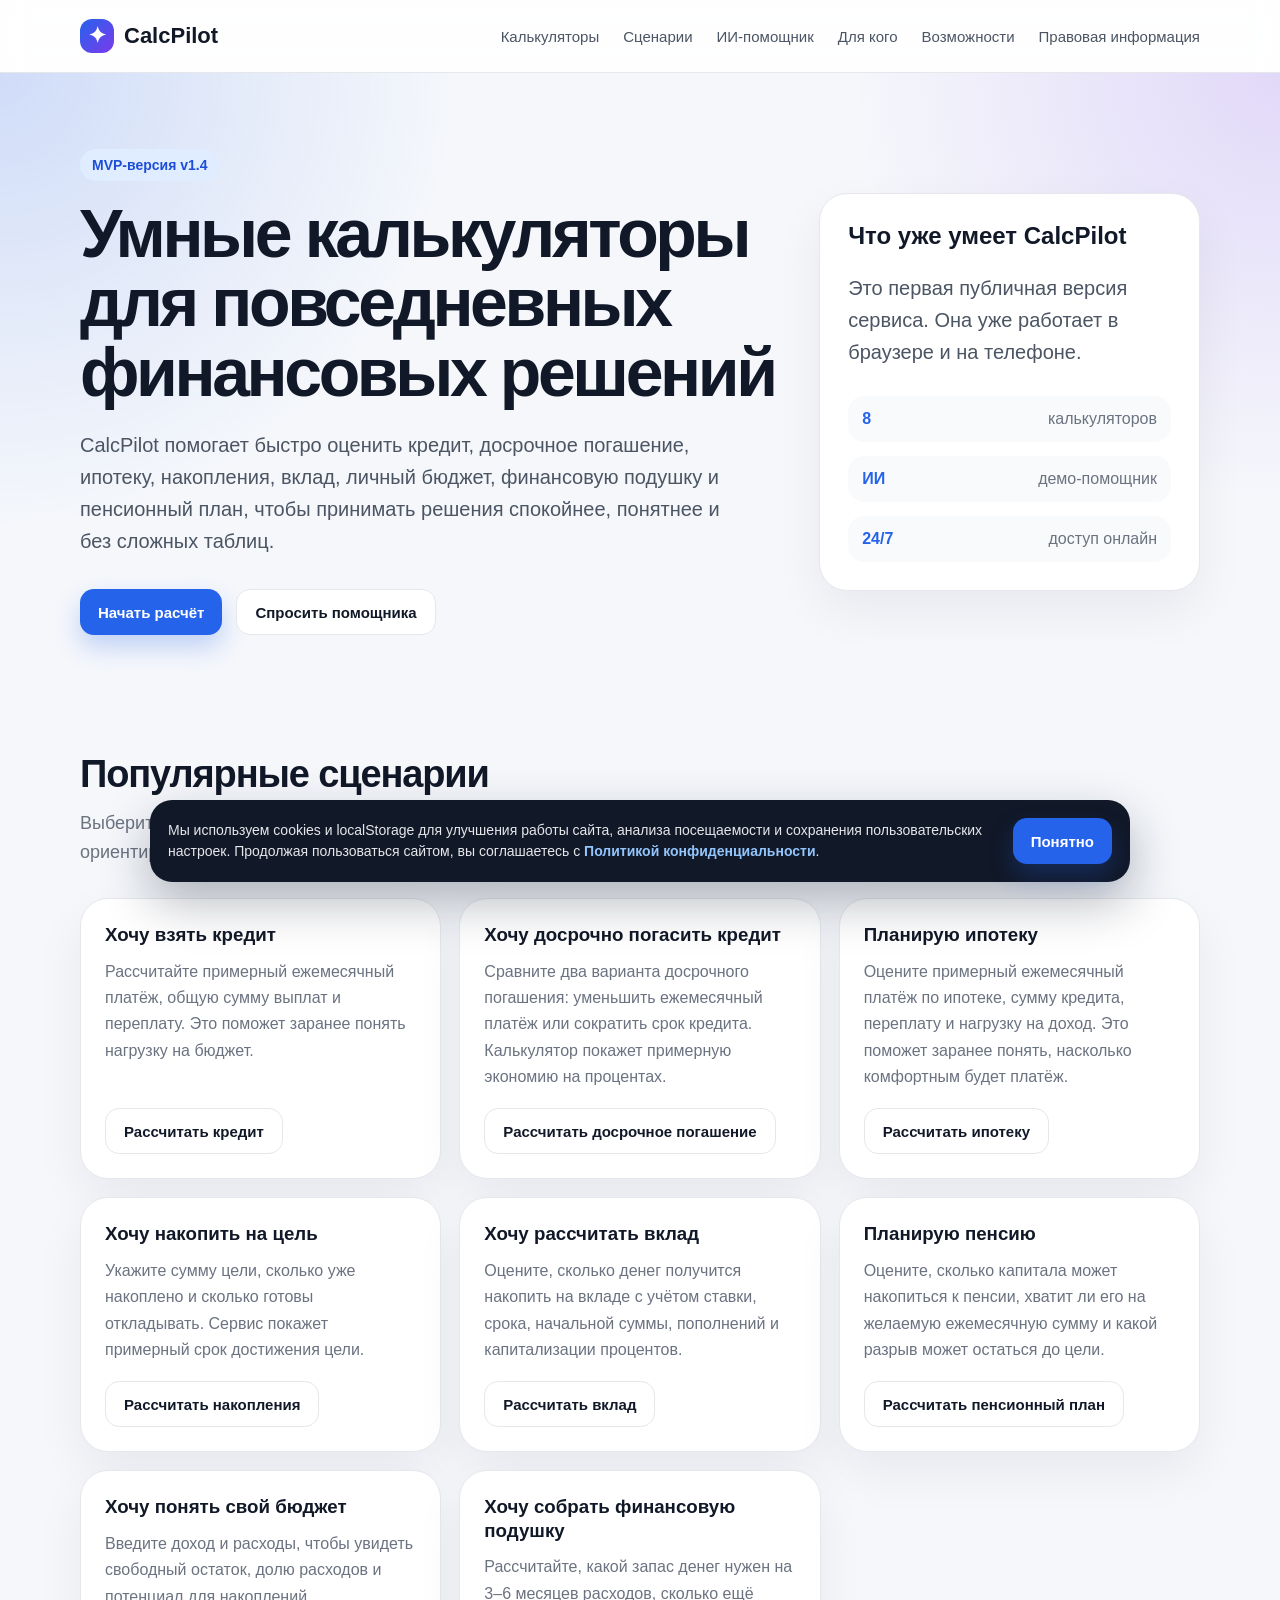
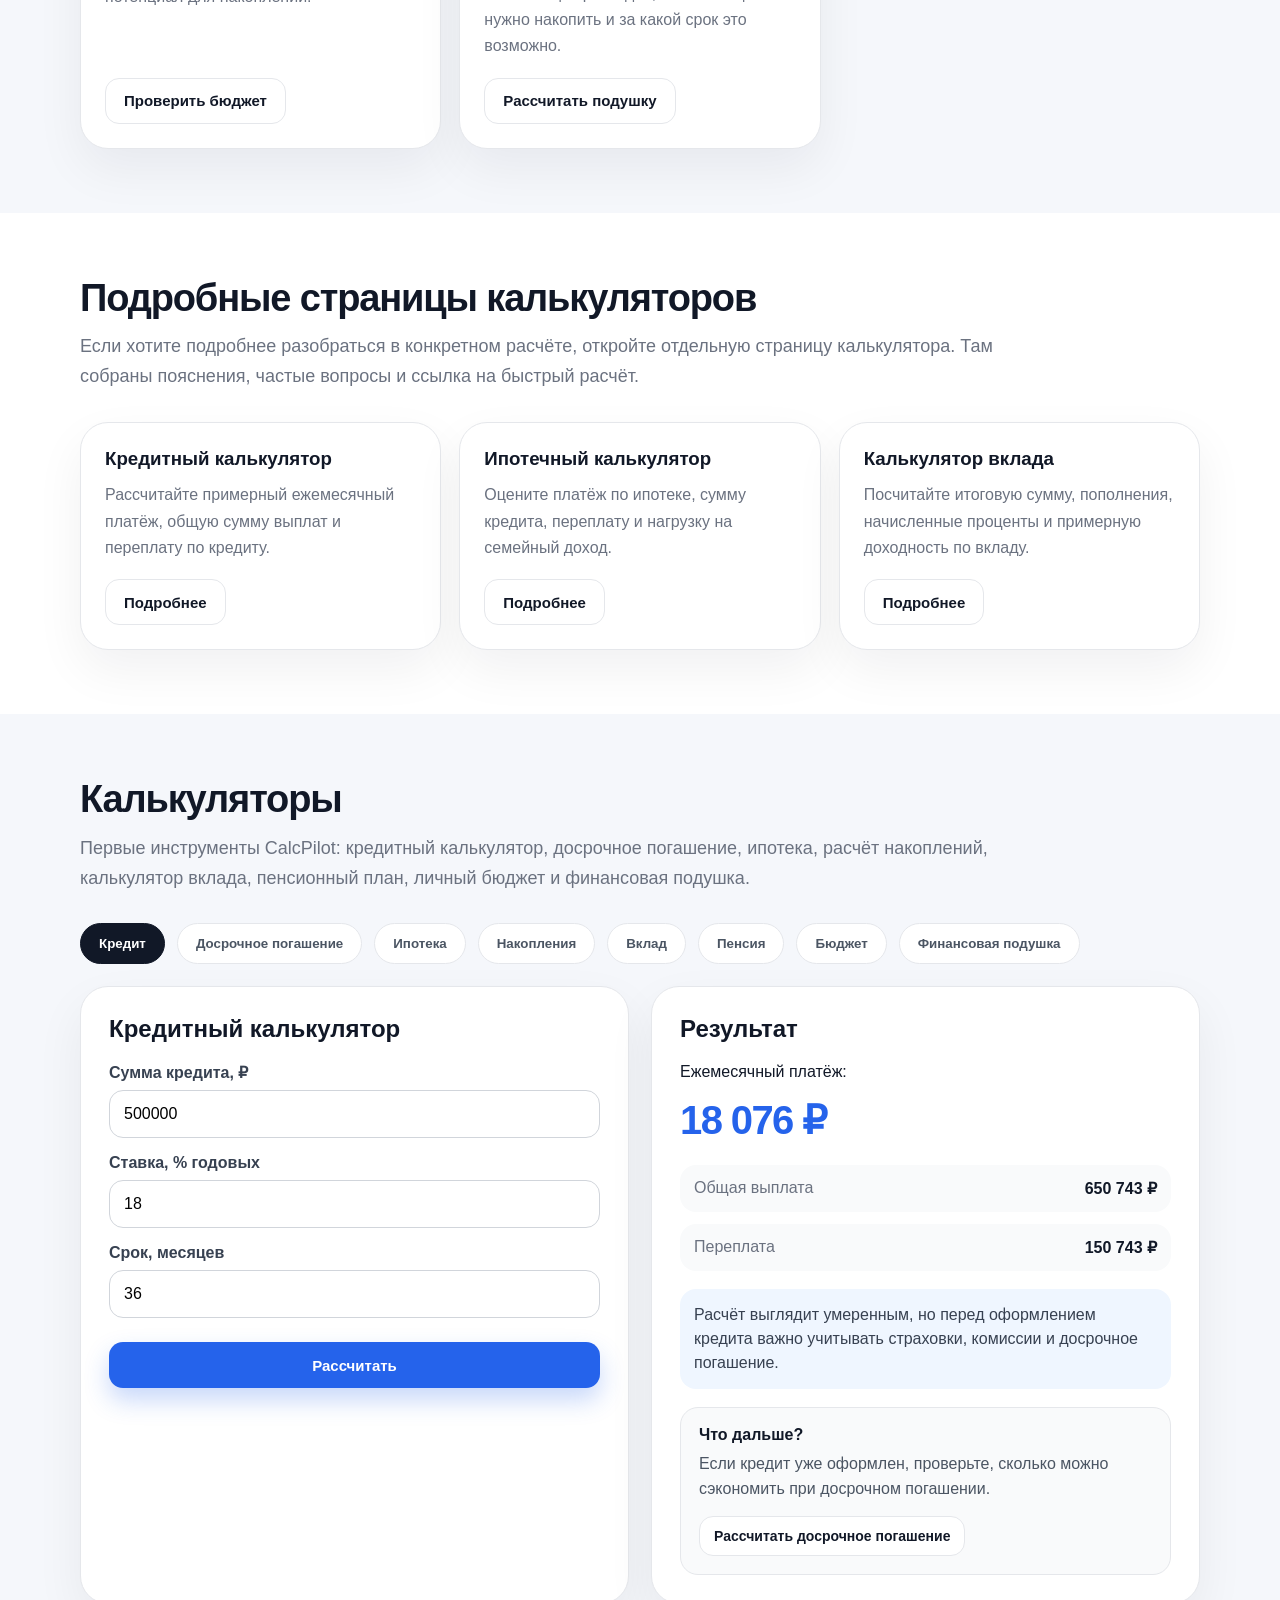
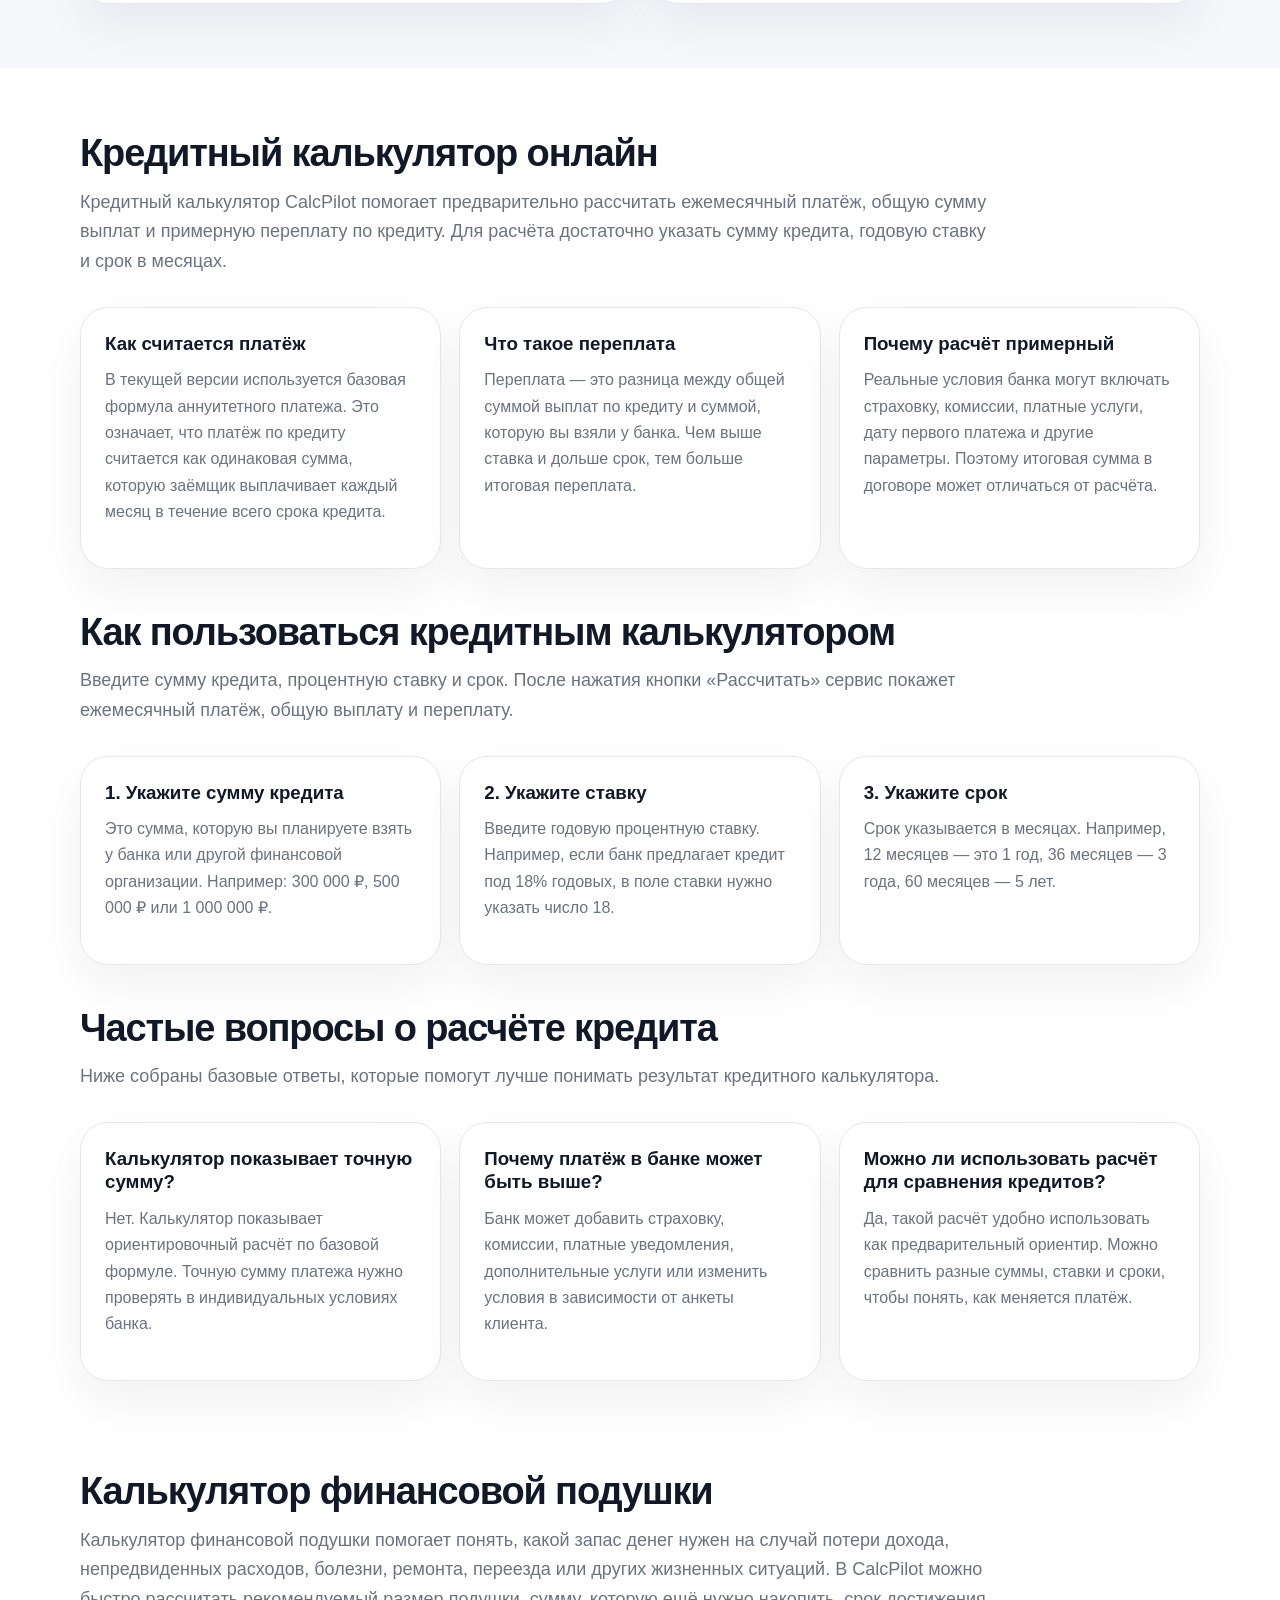
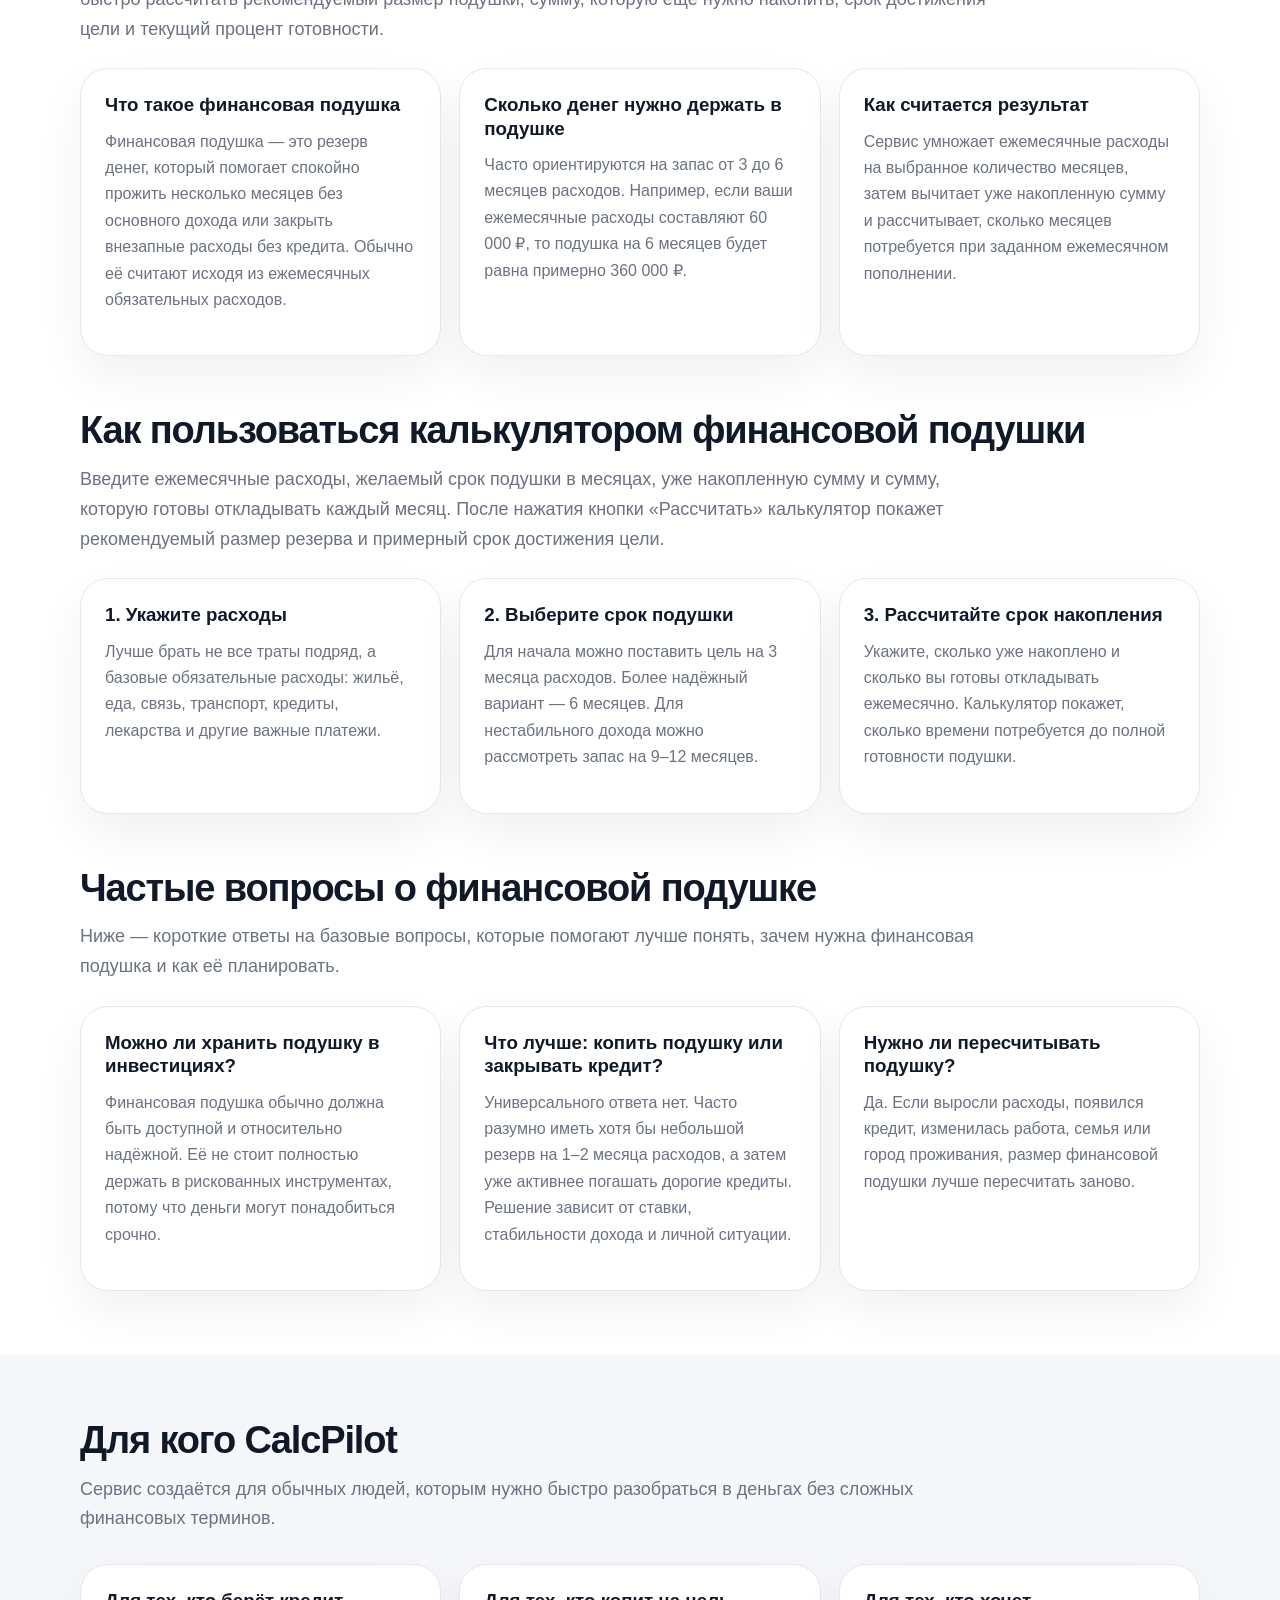
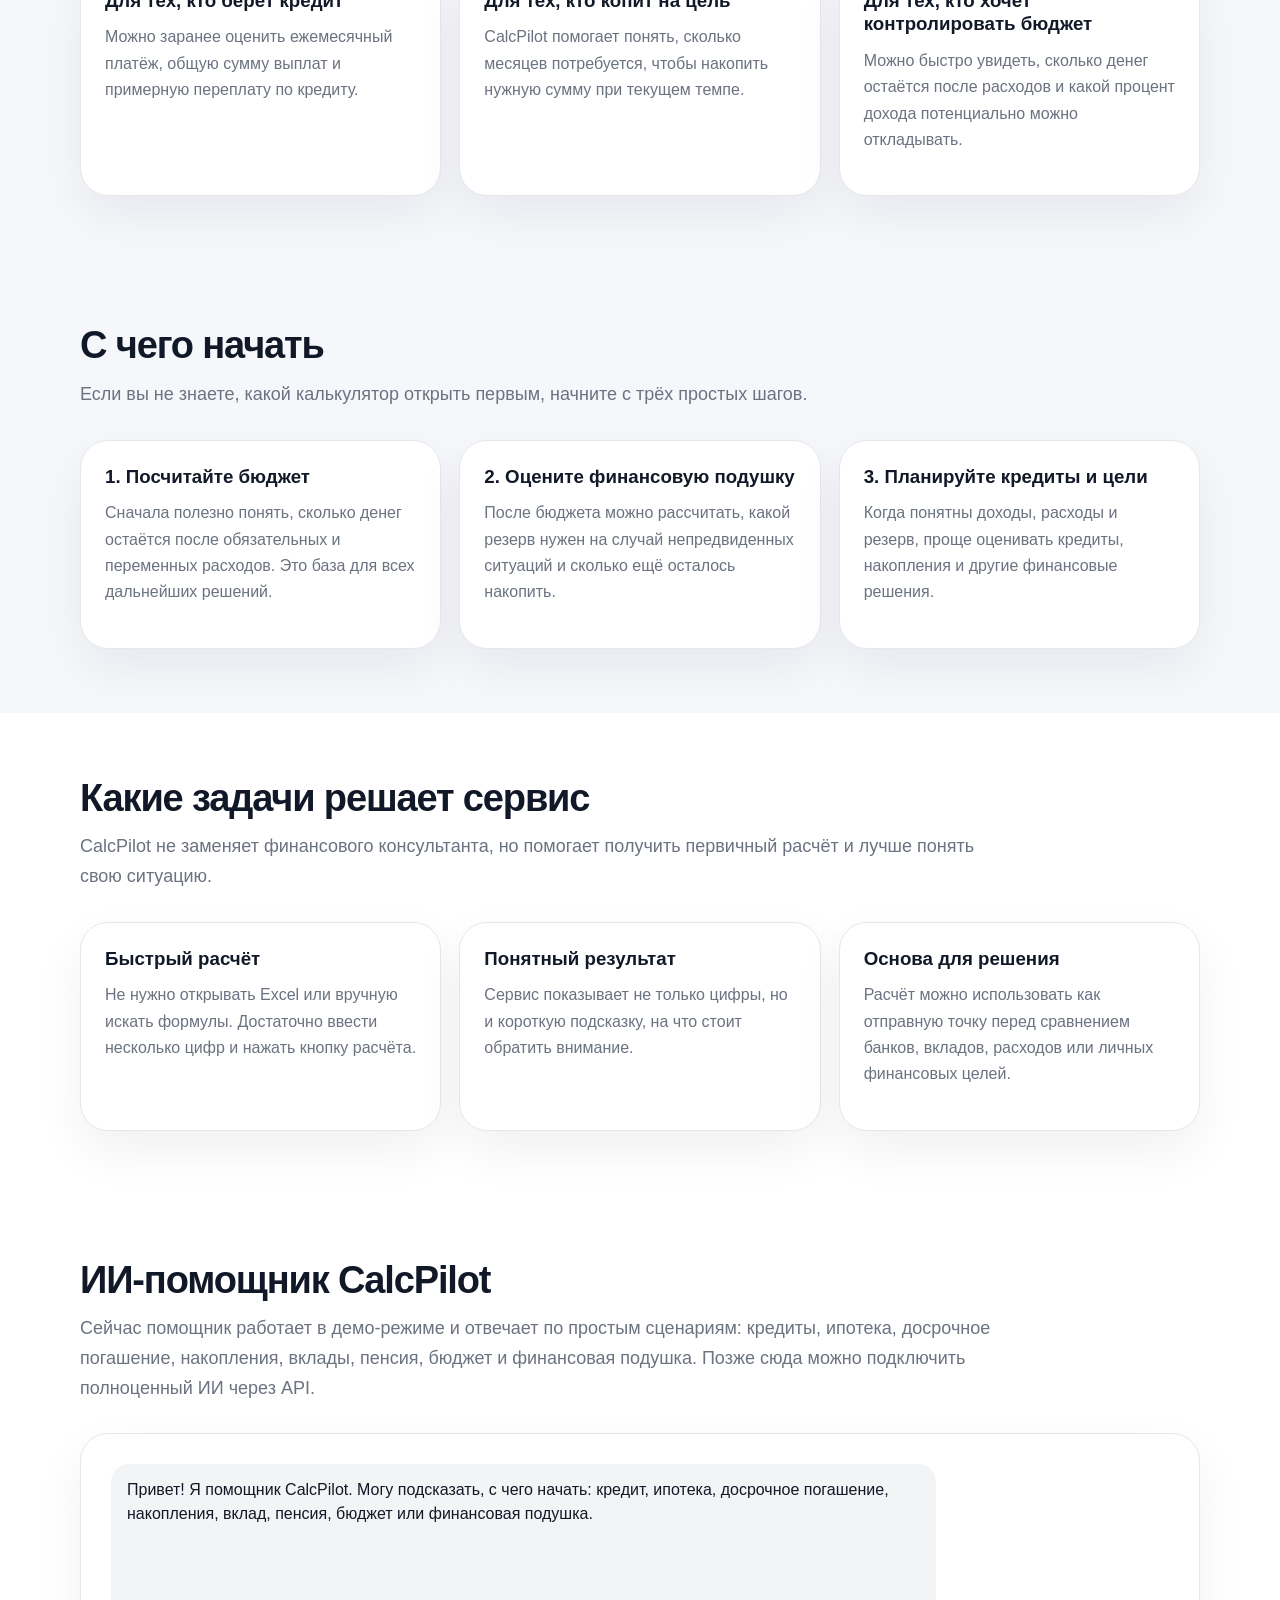
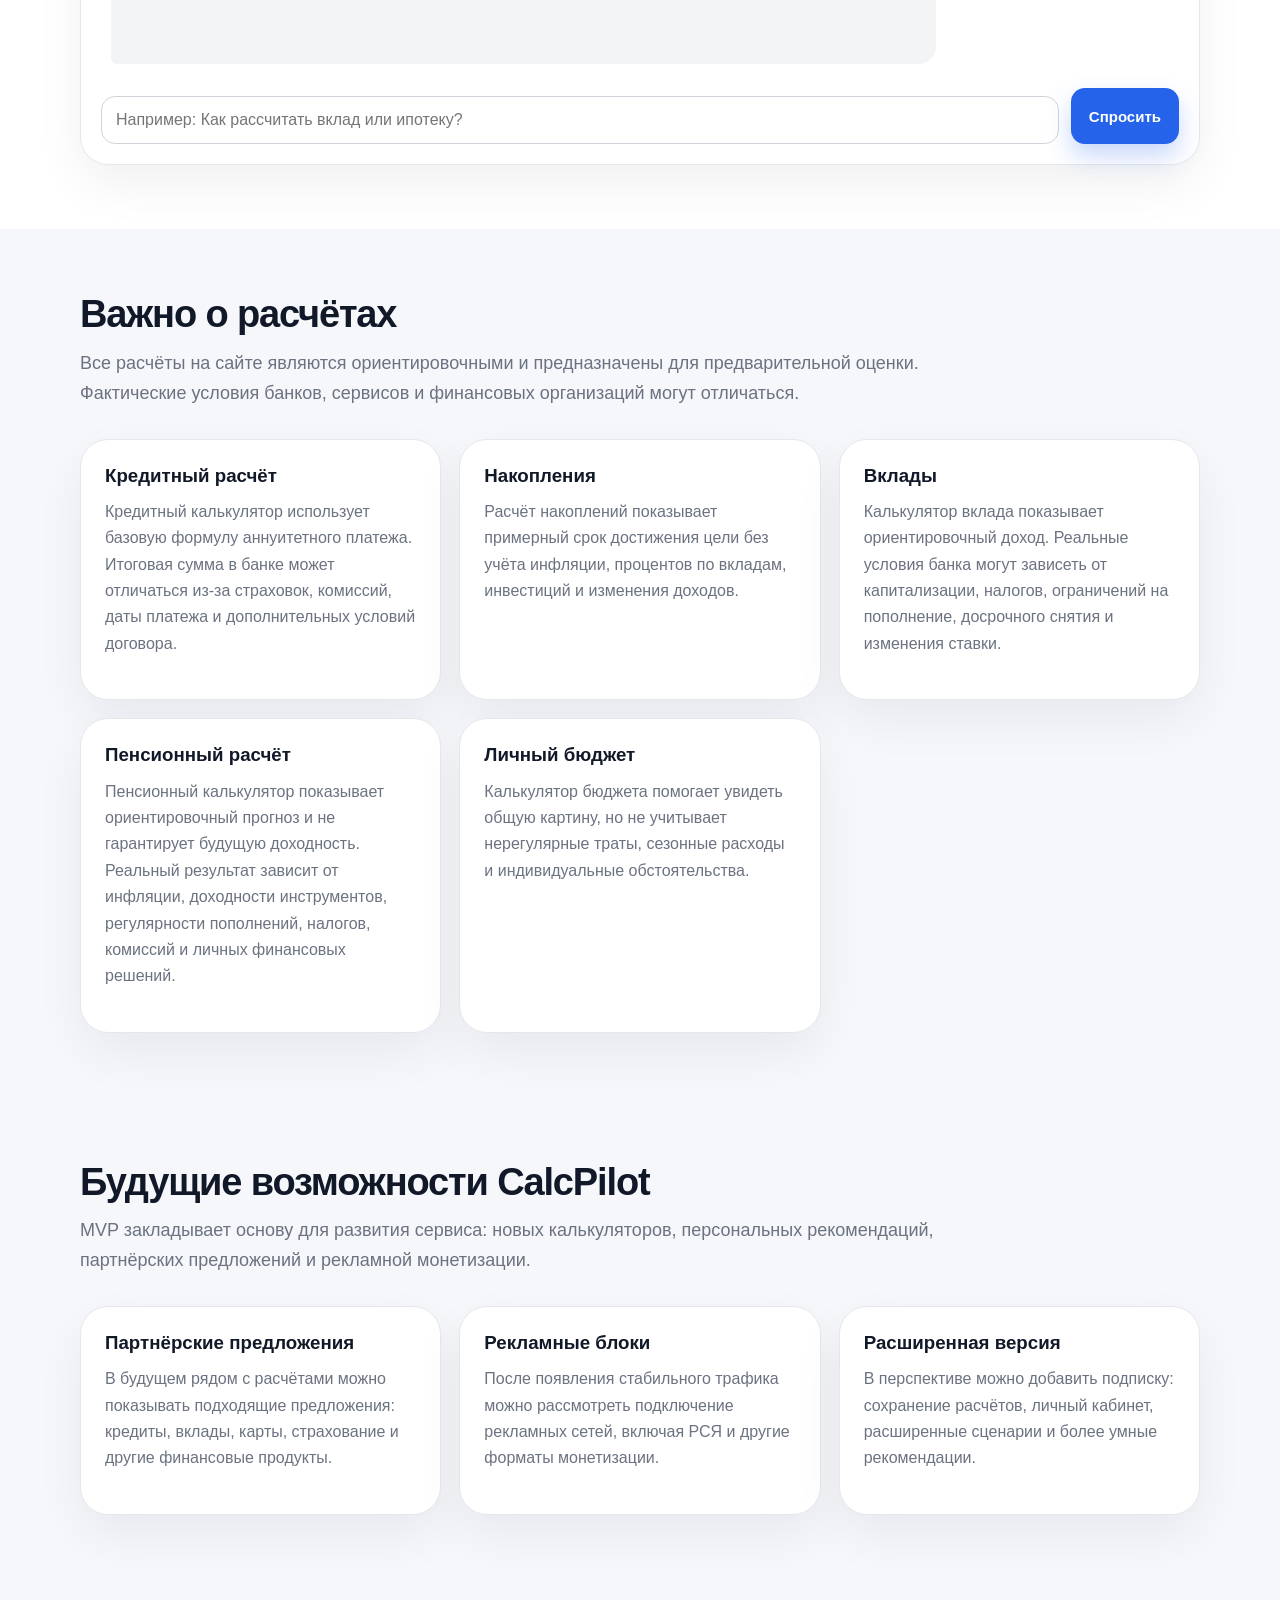
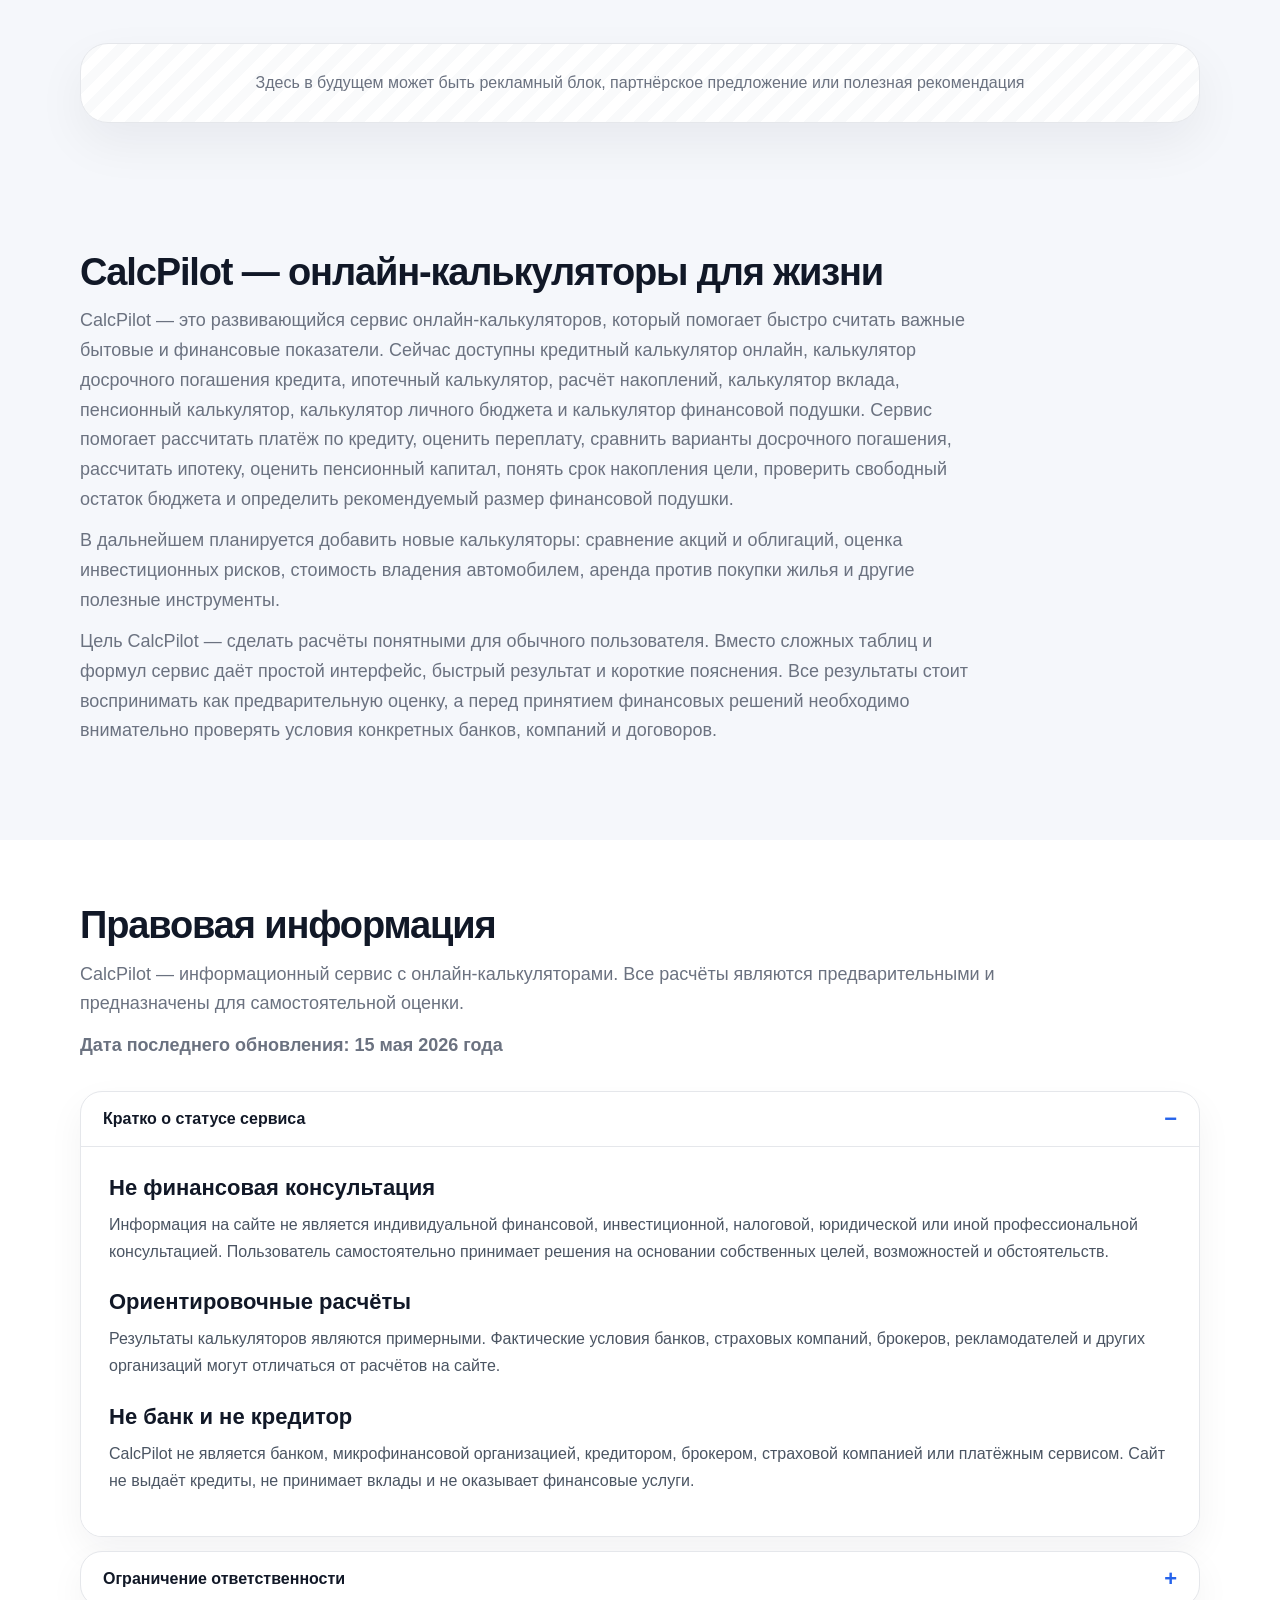
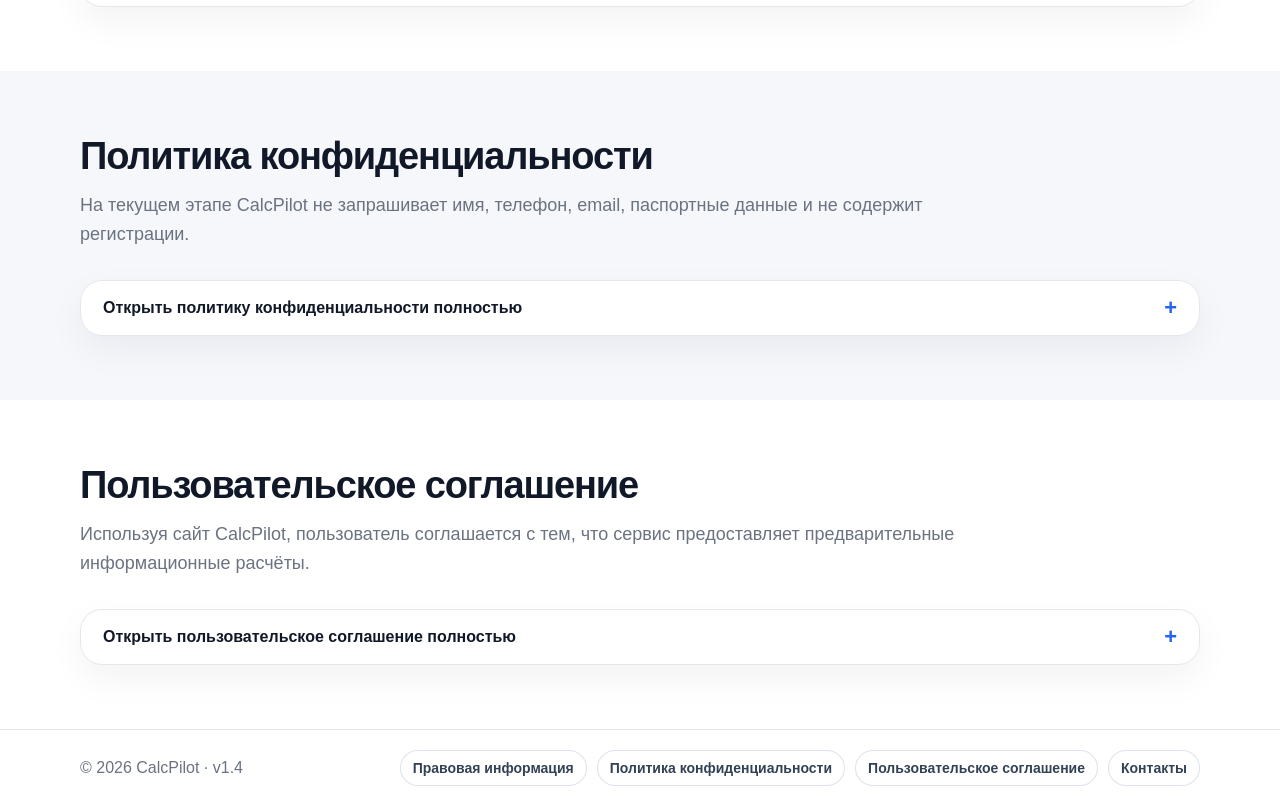
==== commit 31f54d96: "index.html" ====
--- a/index.html
+++ b/index.html
@@ -146,8 +146,13 @@
     Сравните два варианта досрочного погашения: уменьшить ежемесячный платёж
     или сократить срок кредита. Калькулятор покажет примерную экономию на процентах.
   </p>
-  <a href="#calculators" class="btn secondary"
-     onclick="sendGoal('scenario_early_click'); document.querySelector('[data-tab=early]').click()">Рассчитать досрочное погашение</a>
+  <a href="#calculators"
+   class="btn secondary"
+   data-goal="choose_scenario"
+   data-scenario="early_repayment"
+   onclick="document.querySelector('[data-tab=early]').click()">
+  Рассчитать досрочное погашение
+</a>
 </div>
           <div class="info-card">
   <h3>Планирую ипотеку</h3>
@@ -163,7 +168,6 @@
    onclick="document.querySelector('[data-tab=mortgage]').click()">
   Рассчитать ипотеку
 </a>
-  </a>
 </div>
 
           <div class="info-card">
@@ -172,8 +176,13 @@
               Укажите сумму цели, сколько уже накоплено и сколько готовы откладывать.
               Сервис покажет примерный срок достижения цели.
             </p>
-           <a href="#calculators" class="btn secondary" 
-             onclick="sendGoal('scenario_savings_click'); document.querySelector('[data-tab=savings]').click()">Рассчитать накопления</a>
+           <a href="#calculators"
+   class="btn secondary"
+   data-goal="choose_scenario"
+   data-scenario="savings"
+   onclick="document.querySelector('[data-tab=savings]').click()">
+  Рассчитать накопления
+</a>
 
           </div>
           <div class="info-card">
@@ -182,10 +191,13 @@
     Оцените, сколько денег получится накопить на вкладе с учётом ставки,
     срока, начальной суммы, пополнений и капитализации процентов.
   </p>
-  <a href="#calculators" class="btn secondary"
-     onclick="sendGoal('scenario_deposit_click'); document.querySelector('[data-tab=deposit]').click()">
-    Рассчитать вклад
-  </a>
+<a href="#calculators"
+   class="btn secondary"
+   data-goal="choose_scenario"
+   data-scenario="deposit"
+   onclick="document.querySelector('[data-tab=deposit]').click()">
+  Рассчитать вклад
+</a>
 </div>
           
            <div class="info-card">
@@ -209,8 +221,13 @@
               Введите доход и расходы, чтобы увидеть свободный остаток,
               долю расходов и потенциал для накоплений.
             </p>
-            <a href="#calculators" class="btn secondary" 
-              onclick="sendGoal('scenario_budget_click'); document.querySelector('[data-tab=budget]').click()">Проверить бюджет</a>
+            <a href="#calculators"
+   class="btn secondary"
+   data-goal="choose_scenario"
+   data-scenario="budget"
+   onclick="document.querySelector('[data-tab=budget]').click()">
+  Проверить бюджет
+</a>
 
           </div>
 
@@ -220,8 +237,13 @@
               Рассчитайте, какой запас денег нужен на 3–6 месяцев расходов,
               сколько ещё нужно накопить и за какой срок это возможно.
             </p>
-            <a href="#calculators" class="btn secondary"
-            onclick="sendGoal('scenario_cushion_click'); document.querySelector('[data-tab=cushion]').click()">Рассчитать подушку</a>
+            <a href="#calculators"
+   class="btn secondary"
+   data-goal="choose_scenario"
+   data-scenario="cushion"
+   onclick="document.querySelector('[data-tab=cushion]').click()">
+  Рассчитать подушку
+</a>
 
           </div>
         </div>
@@ -404,7 +426,6 @@
    onclick="document.querySelector('[data-tab=early]').click()">
   Рассчитать досрочное погашение
 </a>
-  </button>
 </div>
             </div>
           </div>
@@ -487,7 +508,6 @@
    onclick="document.querySelector('[data-tab=budget]').click()">
   Проверить бюджет
 </a>
-</button>
 </div>
     </div>
   </div>
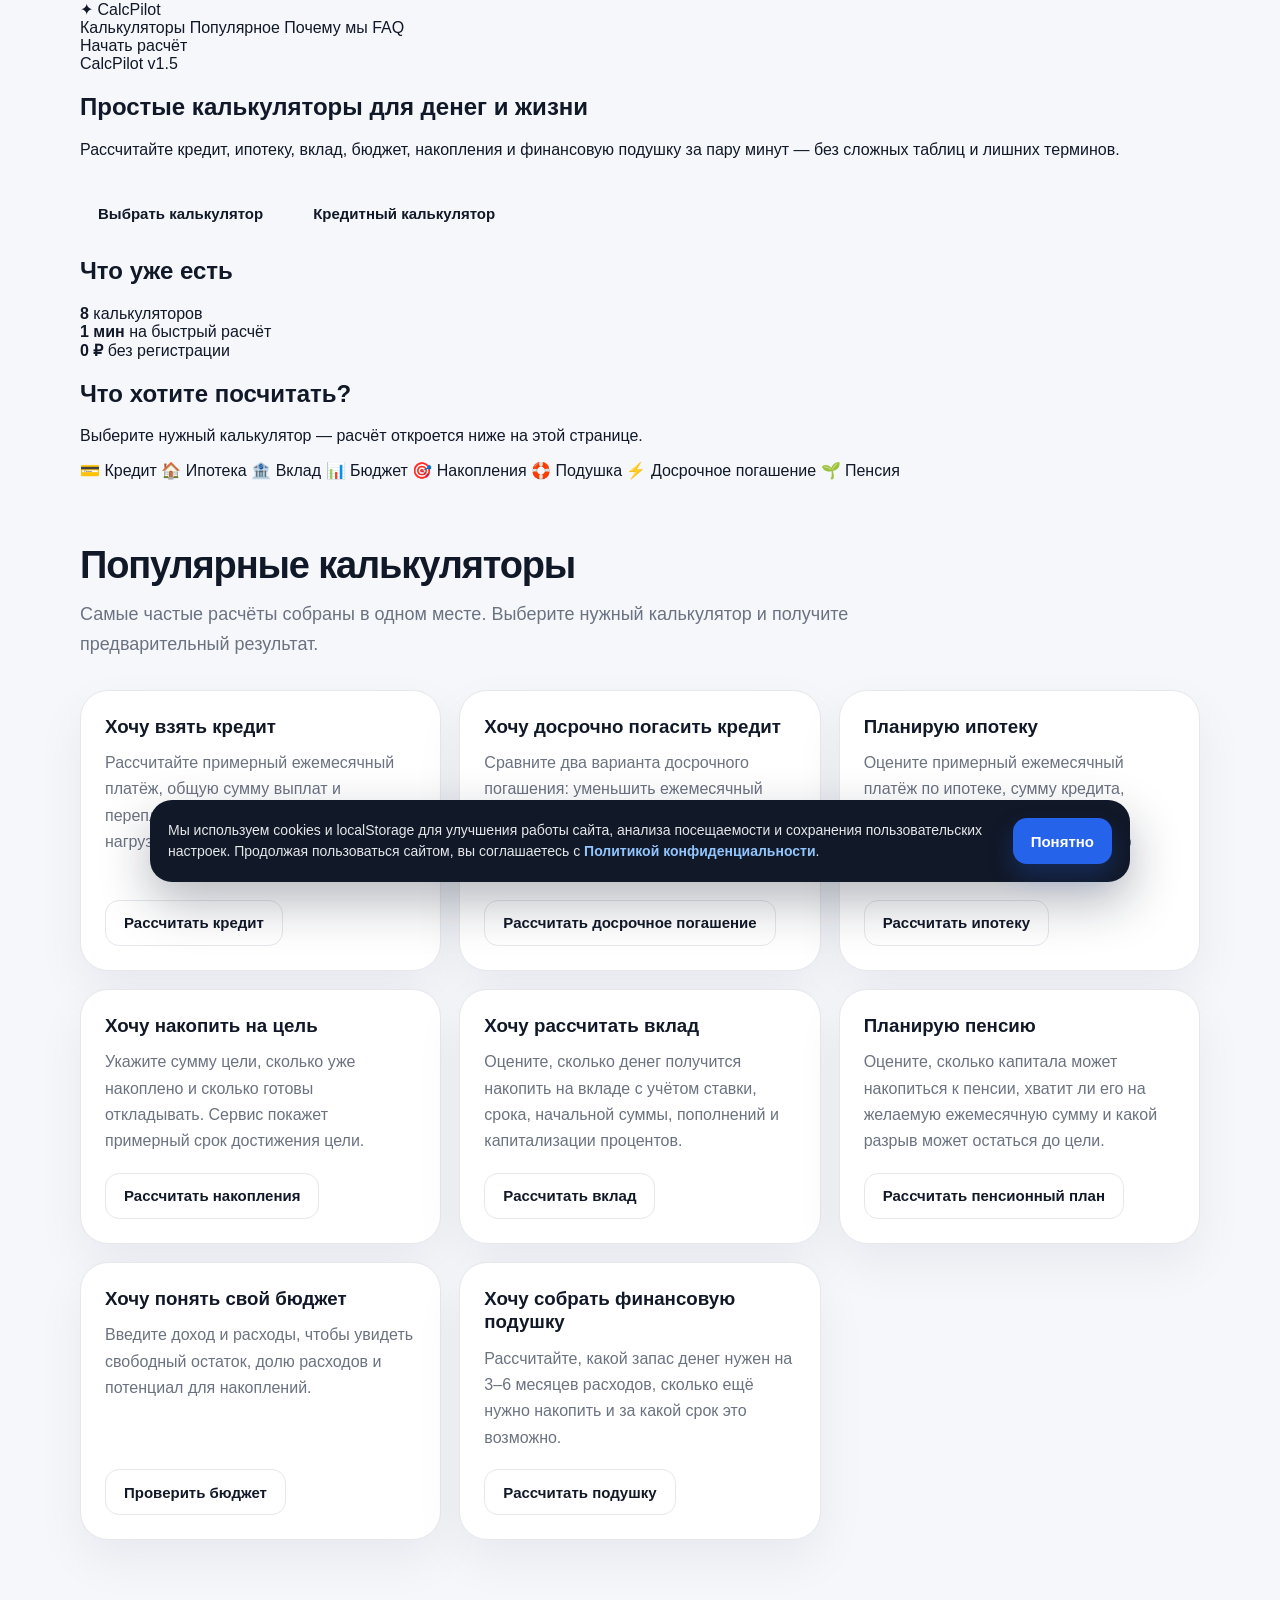
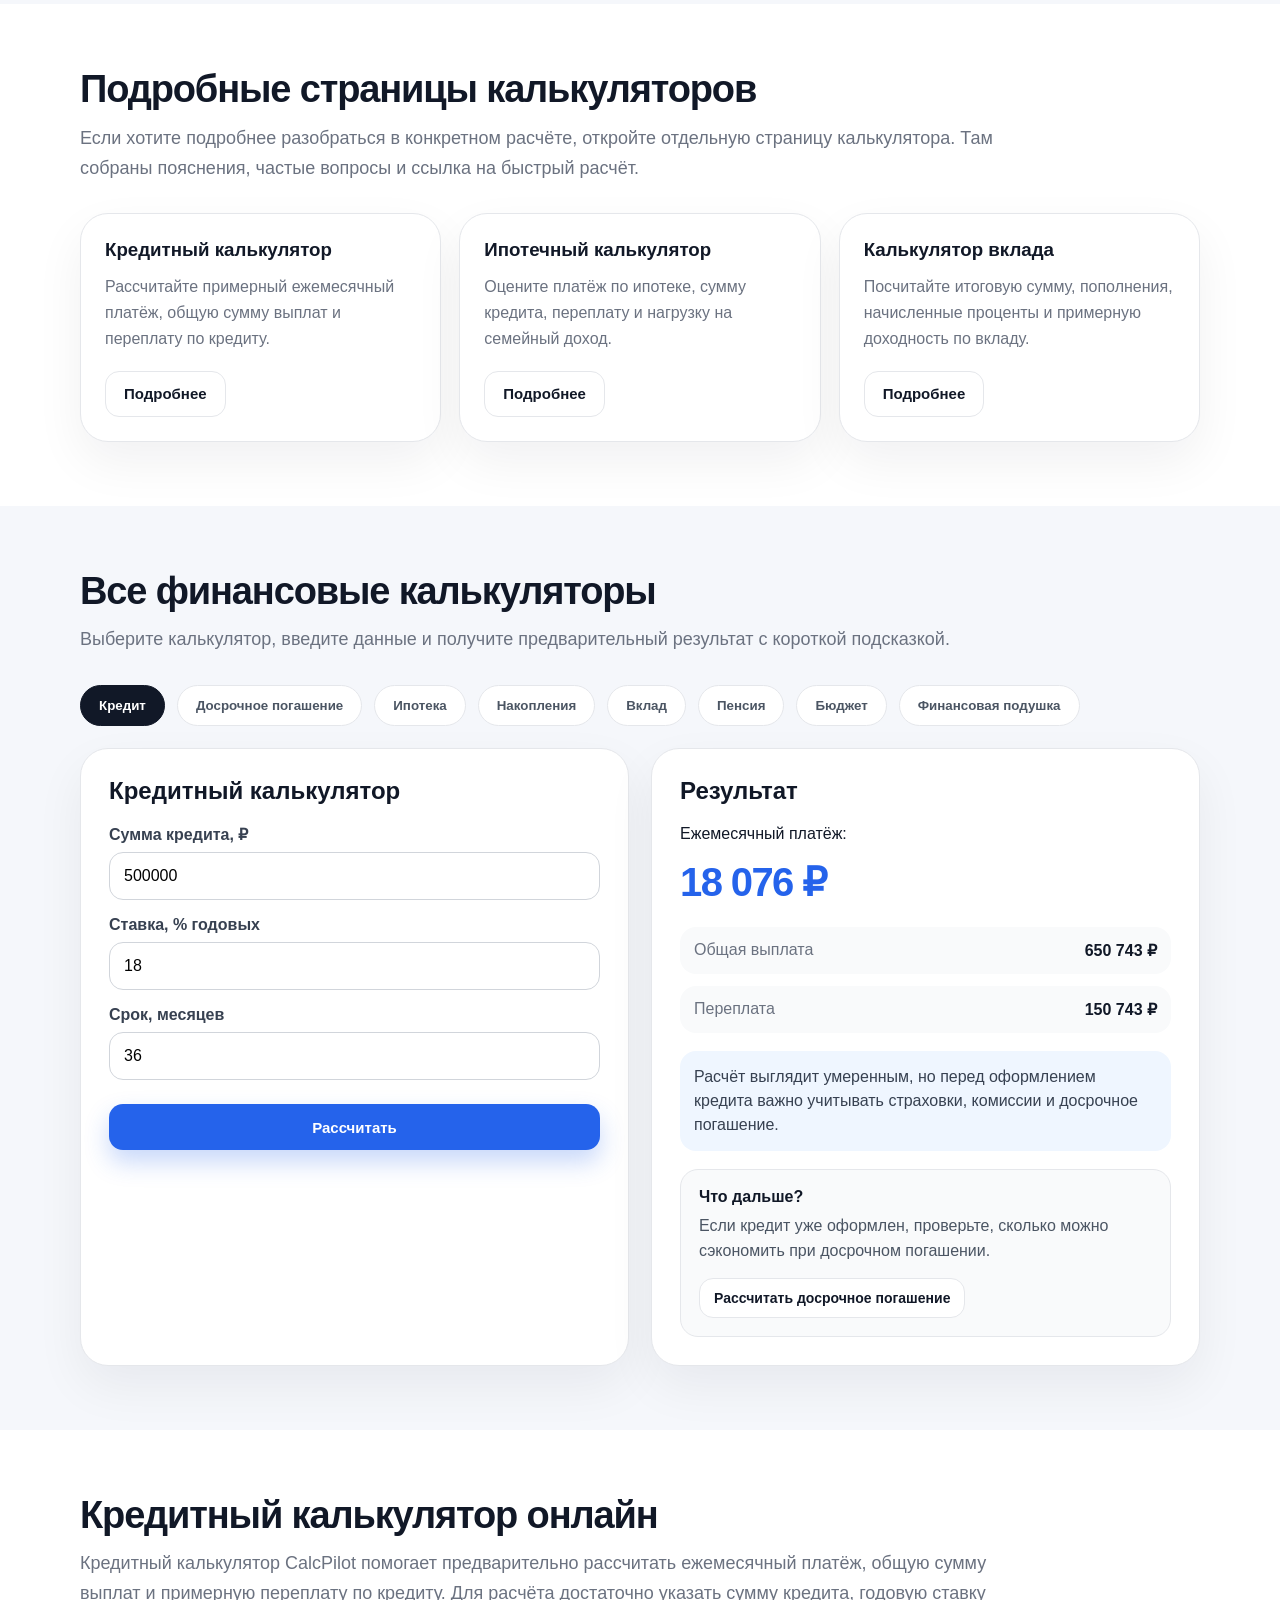
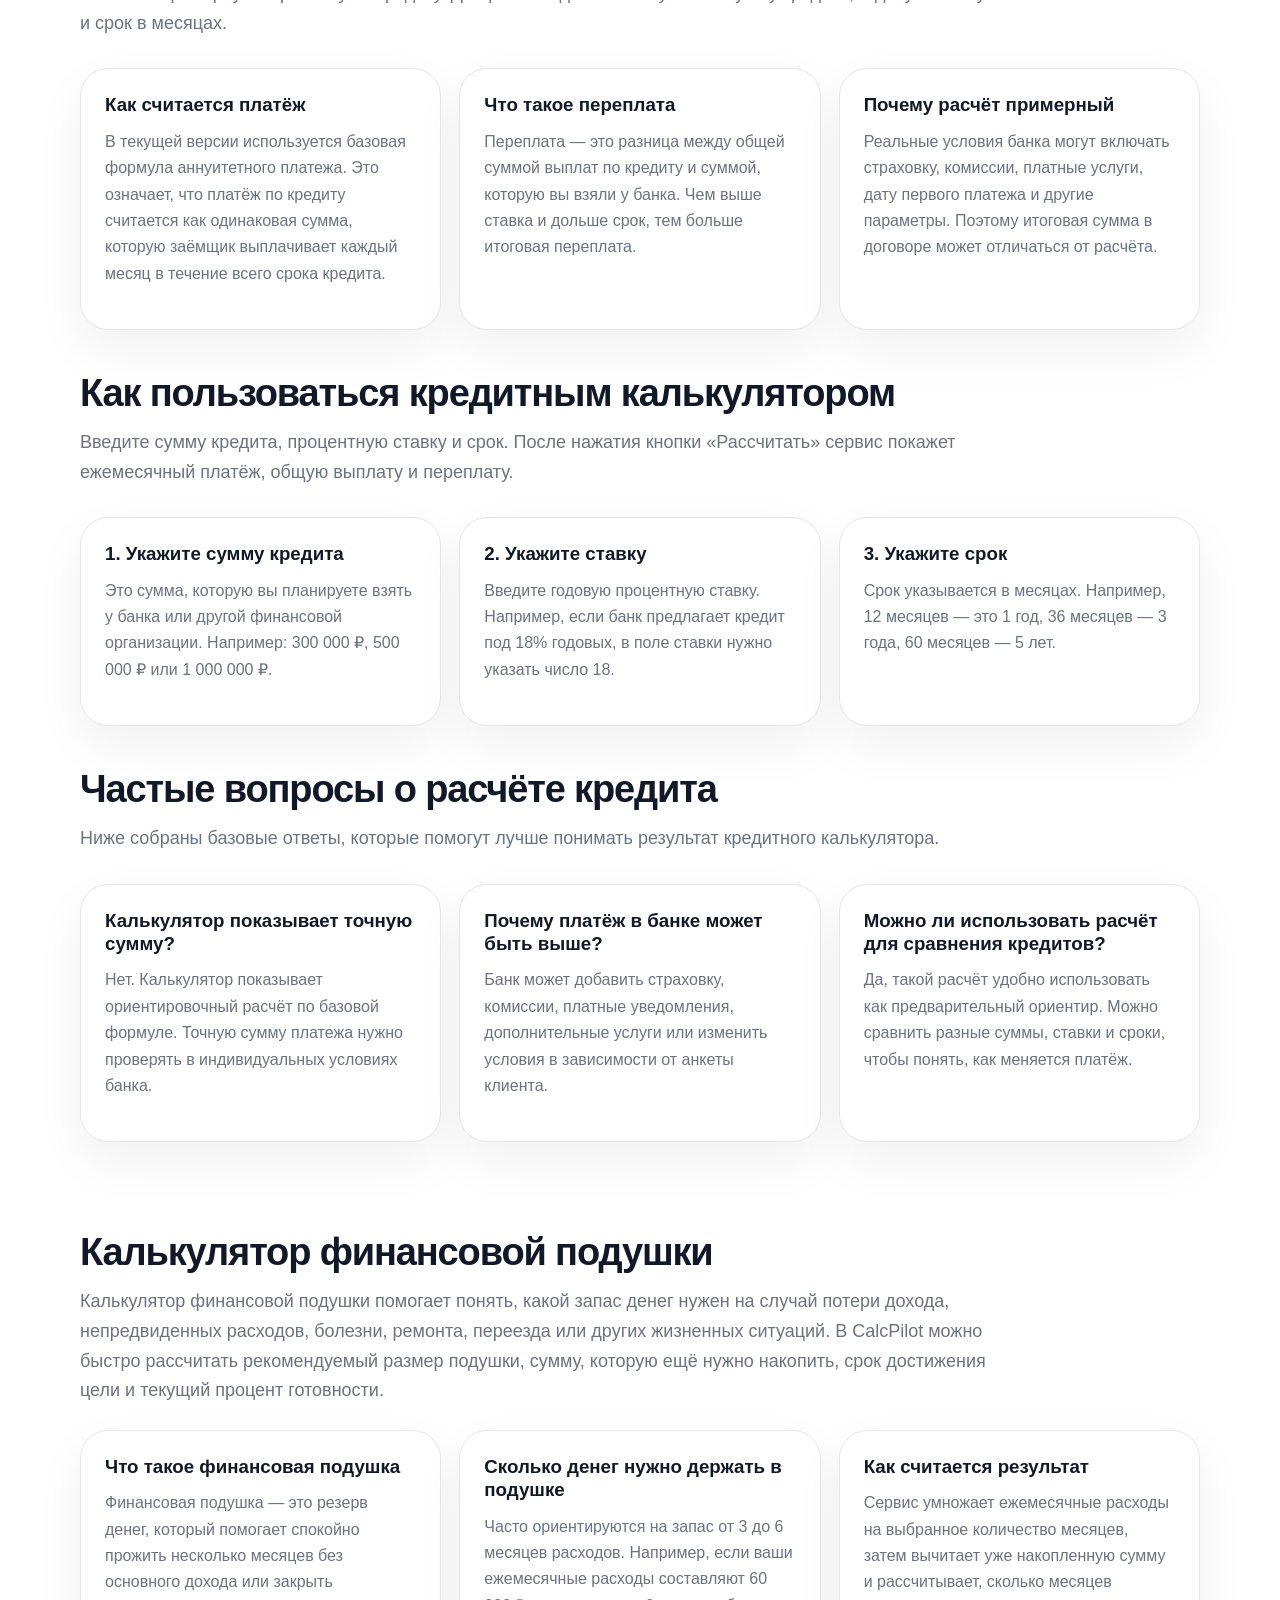
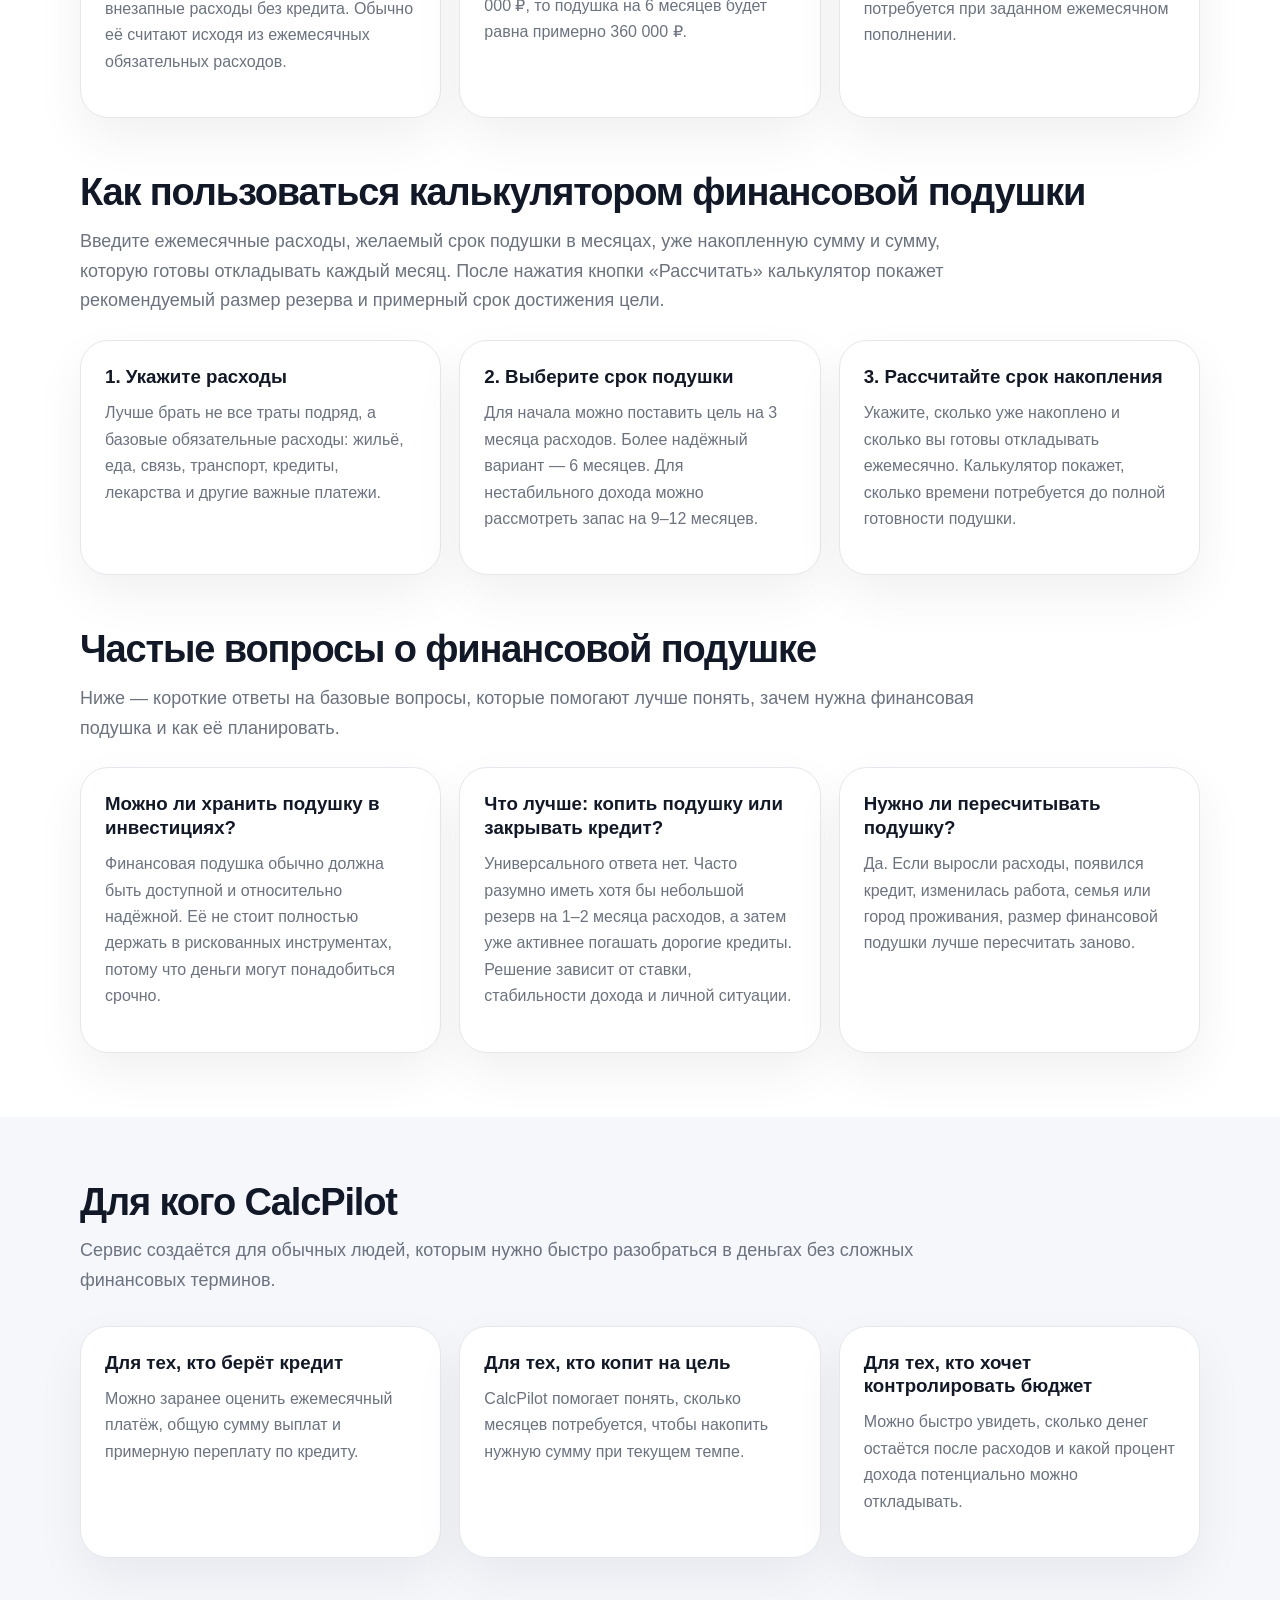
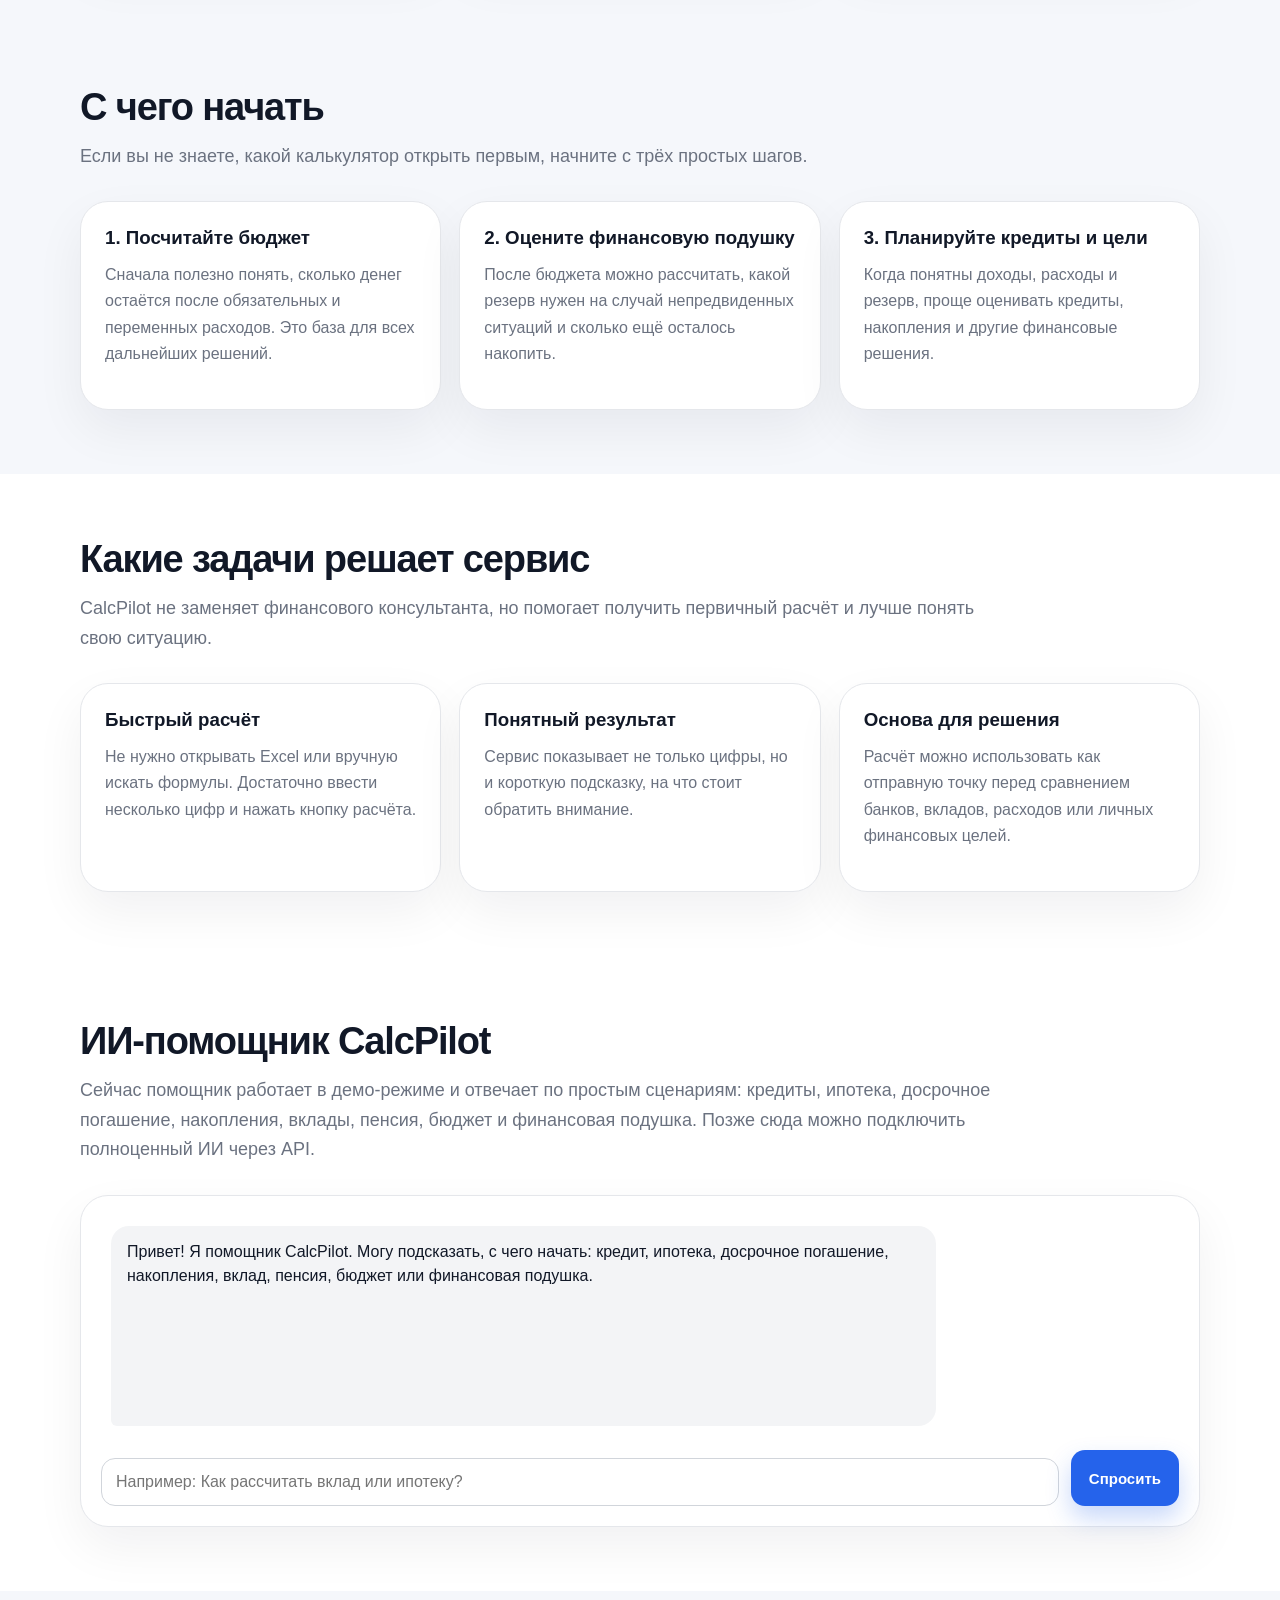
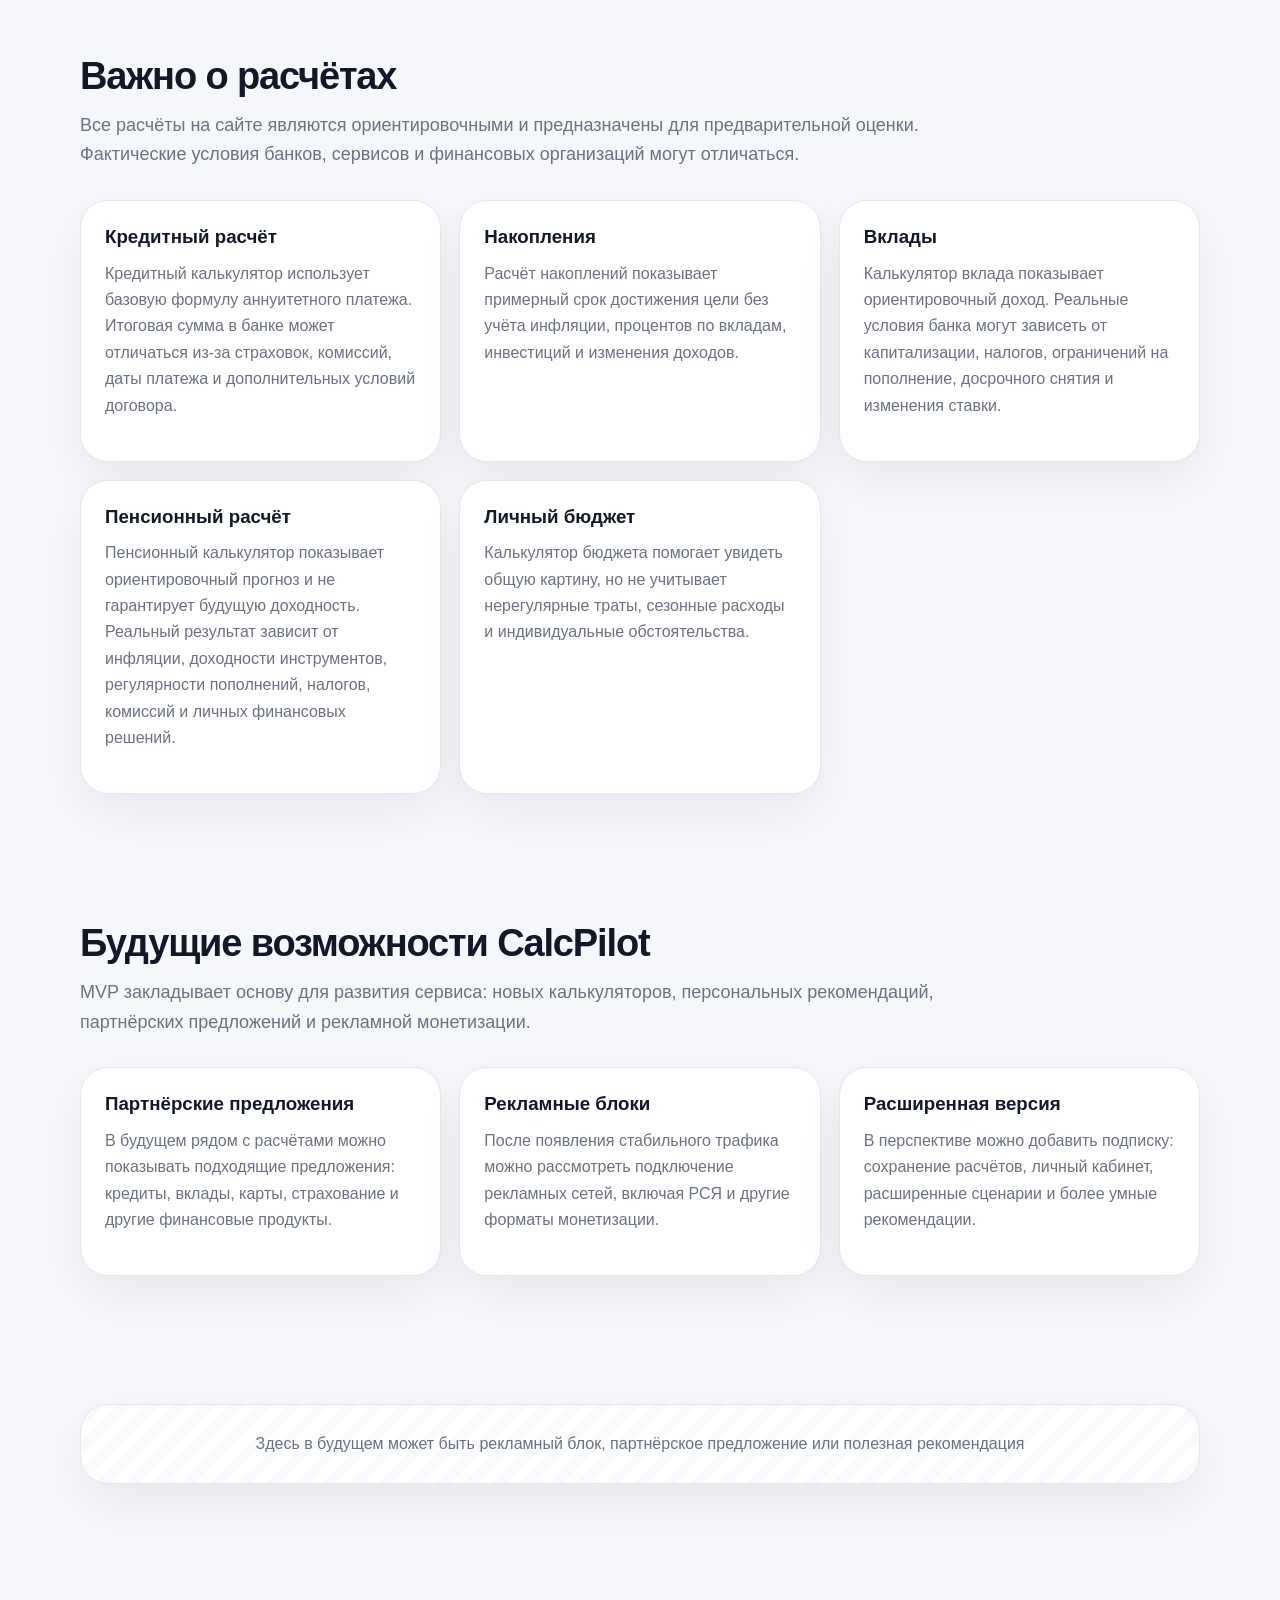
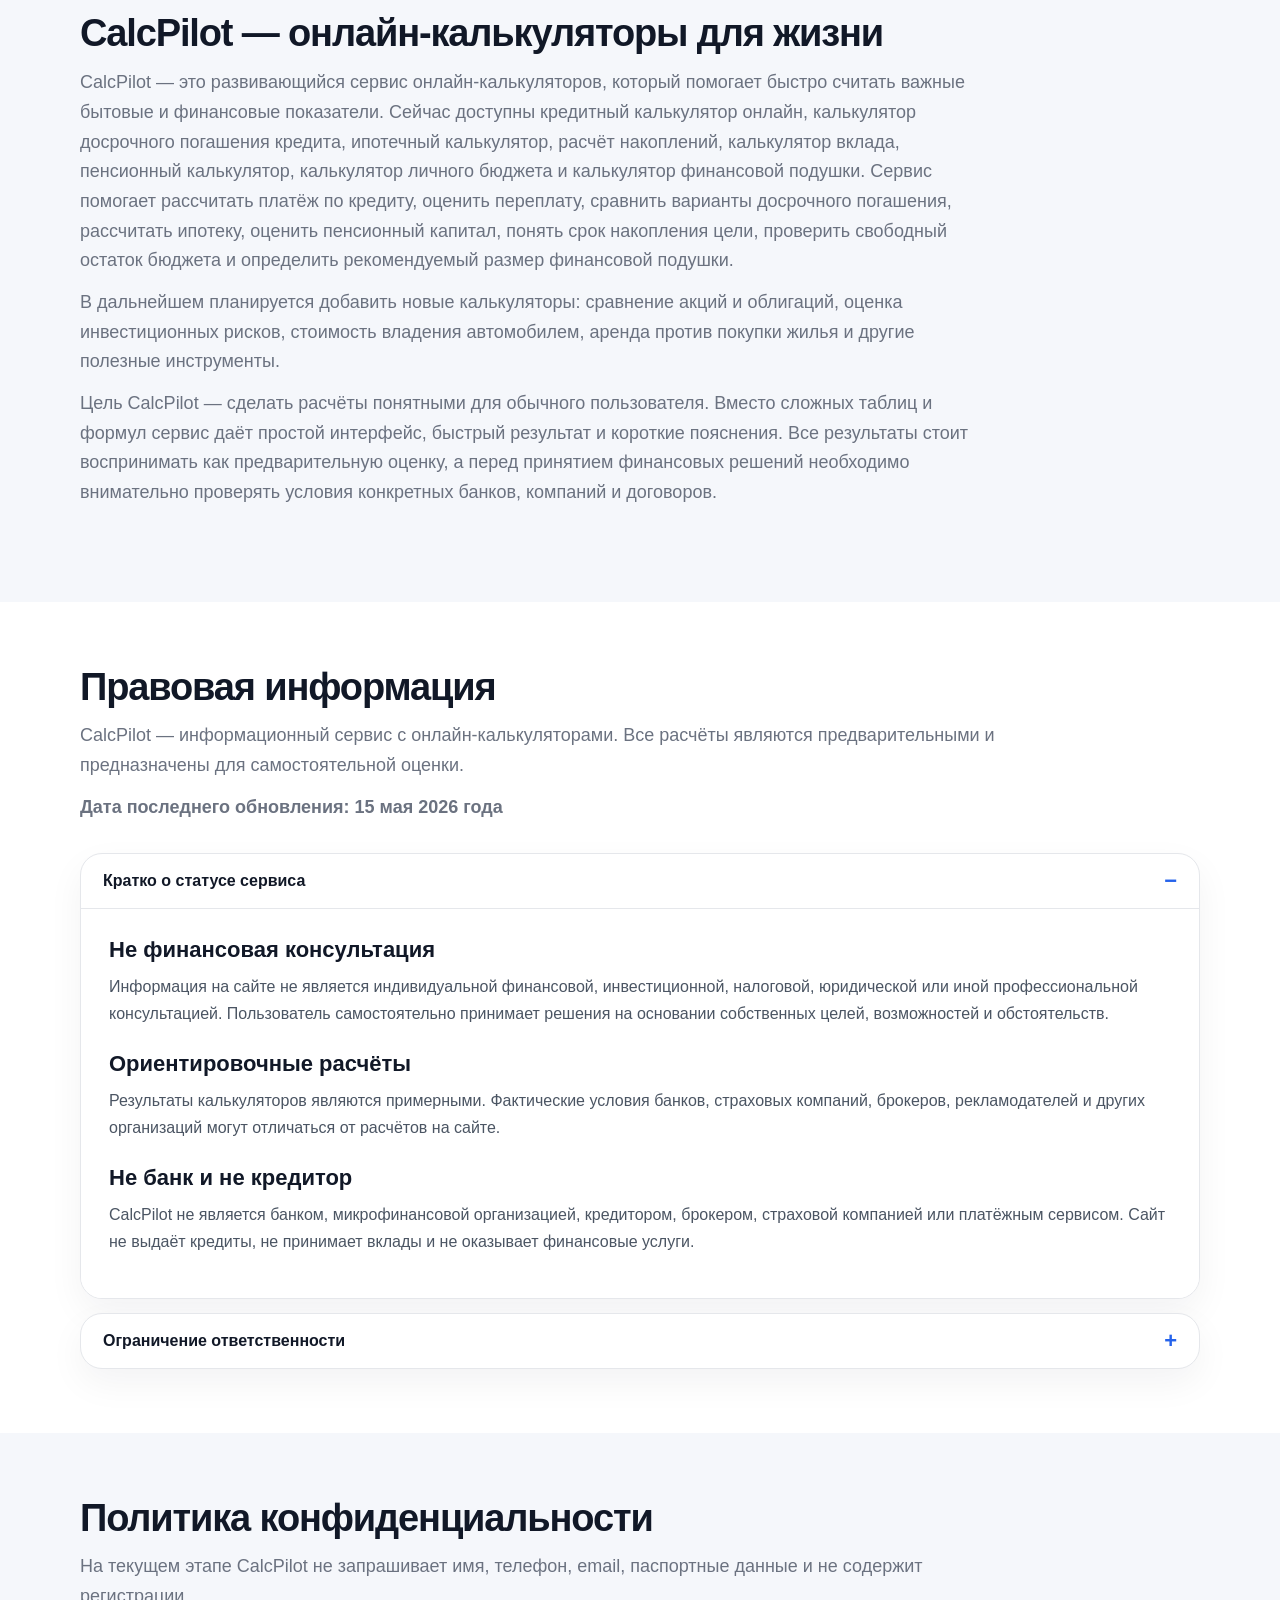
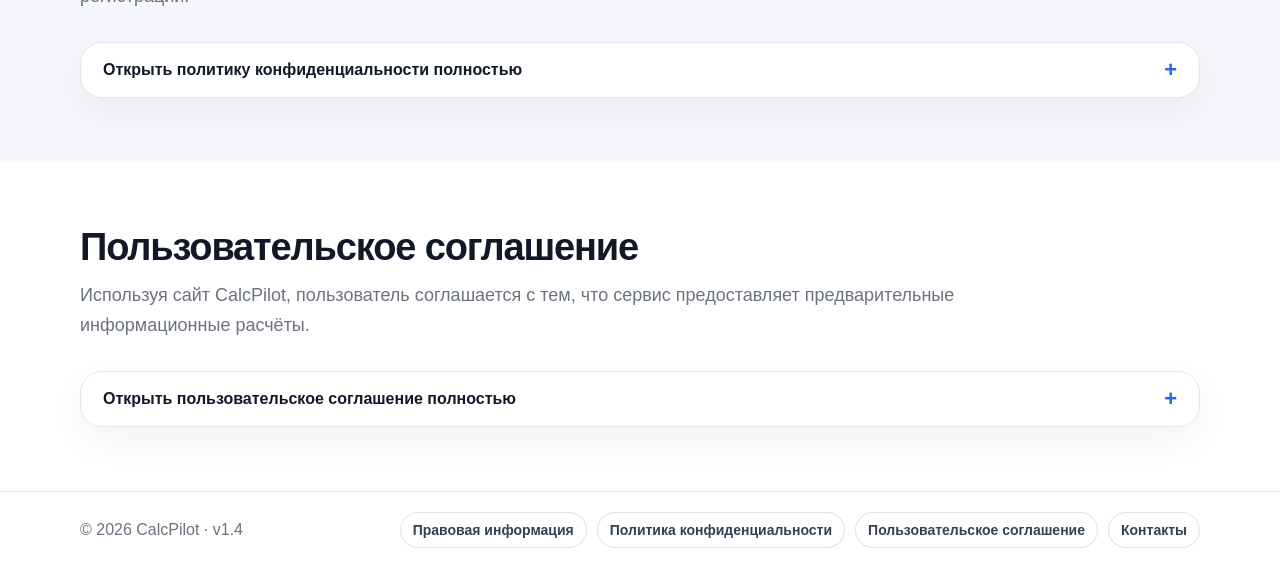
==== commit 3ff83aac: "index.html" ====
--- a/index.html
+++ b/index.html
@@ -4,11 +4,11 @@
   <meta charset="UTF-8" />
   <meta name="viewport" content="width=device-width, initial-scale=1.0" />
 
-  <title>CalcPilot — умные калькуляторы для жизни</title>
+  <title>CalcPilot — простые калькуляторы для денег и жизни</title>
 
 <meta
   name="description"
-  content="CalcPilot — онлайн-сервис с финансовыми калькуляторами: кредит, досрочное погашение, ипотека, накопления, вклад, пенсия, личный бюджет, финансовая подушка и ИИ-помощник."
+  content="CalcPilot — простые онлайн-калькуляторы для финансовых решений: кредит, ипотека, вклад, досрочное погашение, накопления, бюджет, пенсия и финансовая подушка."
 />
 
 <link rel="canonical" href="https://calcpilot.ru/" />
@@ -30,7 +30,7 @@
 <link rel="manifest" href="/site.webmanifest" />
 <link rel="shortcut icon" href="/favicon.ico" />
 
-<link rel="stylesheet" href="style.css?v=13" />
+<link rel="stylesheet" href="style.css?v=15" />
 </head>
 <body>
   <!-- Yandex.Metrika counter -->
@@ -47,81 +47,164 @@
 <noscript><div><img src="https://mc.yandex.ru/watch/109235181" style="position:absolute; left:-9999px;" alt="" /></div></noscript>
 <!-- /Yandex.Metrika counter -->
 
-  <header class="header">
-    <div class="container header-inner">
-     <a href="#top" class="logo" aria-label="CalcPilot — в начало страницы">
-  <span class="logo-icon">✦</span>
-  <span>CalcPilot</span>
-</a>
-
-     <nav class="nav">
-  <a href="#calculators">Калькуляторы</a>
-  <a href="#scenarios">Сценарии</a>
-  <a href="#assistant">ИИ-помощник</a>
-  <a href="#for-whom">Для кого</a>
-  <a href="#monetization">Возможности</a>
-  <a href="#legal">Правовая информация</a>
-</nav>
-    </div>
-  </header>
+<header class="site-header">
+  <div class="container header-layout">
+    <a href="#top" class="brand" aria-label="CalcPilot — в начало страницы">
+      <span class="brand-mark">✦</span>
+      <span class="brand-text">CalcPilot</span>
+    </a>
+
+    <nav class="main-nav" aria-label="Основная навигация">
+      <a href="#calculators">Калькуляторы</a>
+      <a href="#popular">Популярное</a>
+      <a href="#why">Почему мы</a>
+      <a href="#faq">FAQ</a>
+    </nav>
+
+    <a href="#calculators" class="header-cta" data-goal="start_calculation">
+      Начать расчёт
+    </a>
+  </div>
+</header>
 
   <main>
 
-    <section id="top" class="hero">
-      <div class="container hero-inner">
-        <div class="hero-content">
-          <div class="badge">MVP-версия v1.4</div>
-
-          <h1>Умные калькуляторы для повседневных финансовых решений</h1>
-
-          <p>
-            CalcPilot помогает быстро оценить кредит, досрочное погашение,
-ипотеку, накопления, вклад, личный бюджет, финансовую подушку
-и пенсионный план, чтобы принимать решения спокойнее, понятнее
-и без сложных таблиц.
-          </p>
-
-          <div class="hero-actions">
-            <a href="#calculators" class="btn primary" data-goal="start_calculation">
-  Начать расчёт
-</a>
-            <a href="#assistant" class="btn secondary" data-goal="ai_assistant_click">
-  Спросить помощника
-</a>
-          </div>
-        </div>
-
-        <div class="hero-card">
-          <h3>Что уже умеет CalcPilot</h3>
-          <p class="muted">
-            Это первая публичная версия сервиса. Она уже работает в браузере и на телефоне.
-          </p>
-
-          <div class="mini-stats">
-            <div>
-              <strong>8</strong>
-              <span>калькуляторов</span>
-            </div>
-            <div>
-              <strong>ИИ</strong>
-              <span>демо-помощник</span>
-            </div>
-            <div>
-              <strong>24/7</strong>
-              <span>доступ онлайн</span>
-            </div>
-          </div>
-        </div>
-      </div>
-    </section>
-        <section id="scenarios" class="section">
+  <section id="top" class="hero-v15">
+  <div class="container hero-v15-layout">
+    <div class="hero-v15-content">
+      <div class="version-badge">CalcPilot v1.5</div>
+
+      <h1>Простые калькуляторы для денег и жизни</h1>
+
+      <p class="hero-lead">
+        Рассчитайте кредит, ипотеку, вклад, бюджет, накопления и финансовую подушку
+        за пару минут — без сложных таблиц и лишних терминов.
+      </p>
+
+      <div class="hero-actions">
+        <a href="#calculators" class="btn btn-primary" data-goal="start_calculation">
+          Выбрать калькулятор
+        </a>
+
+        <a href="/credit-calculator/" class="btn btn-secondary" data-goal="seo_page_click" data-calculator="credit">
+          Кредитный калькулятор
+        </a>
+      </div>
+    </div>
+
+    <aside class="hero-summary-card" aria-label="Что можно посчитать">
+      <h2>Что уже есть</h2>
+
+      <div class="summary-list">
+        <div>
+          <strong>8</strong>
+          <span>калькуляторов</span>
+        </div>
+
+        <div>
+          <strong>1 мин</strong>
+          <span>на быстрый расчёт</span>
+        </div>
+
+        <div>
+          <strong>0 ₽</strong>
+          <span>без регистрации</span>
+        </div>
+      </div>
+    </aside>
+  </div>
+</section>
+    <section class="quick-picker-section" aria-label="Быстрый выбор калькулятора">
+  <div class="container">
+    <div class="quick-picker">
+      <div class="quick-picker-head">
+        <h2>Что хотите посчитать?</h2>
+        <p>Выберите нужный калькулятор — расчёт откроется ниже на этой странице.</p>
+      </div>
+
+      <div class="quick-picker-grid">
+        <a href="#calculators"
+           class="quick-calc-btn"
+           data-goal="quick_calc_click"
+           data-calculator="credit"
+           onclick="activateCalculator('credit')">
+          <span class="quick-icon">💳</span>
+          <span>Кредит</span>
+        </a>
+
+        <a href="#calculators"
+           class="quick-calc-btn"
+           data-goal="quick_calc_click"
+           data-calculator="mortgage"
+           onclick="activateCalculator('mortgage')">
+          <span class="quick-icon">🏠</span>
+          <span>Ипотека</span>
+        </a>
+
+        <a href="#calculators"
+           class="quick-calc-btn"
+           data-goal="quick_calc_click"
+           data-calculator="deposit"
+           onclick="activateCalculator('deposit')">
+          <span class="quick-icon">🏦</span>
+          <span>Вклад</span>
+        </a>
+
+        <a href="#calculators"
+           class="quick-calc-btn"
+           data-goal="quick_calc_click"
+           data-calculator="budget"
+           onclick="activateCalculator('budget')">
+          <span class="quick-icon">📊</span>
+          <span>Бюджет</span>
+        </a>
+
+        <a href="#calculators"
+           class="quick-calc-btn"
+           data-goal="quick_calc_click"
+           data-calculator="savings"
+           onclick="activateCalculator('savings')">
+          <span class="quick-icon">🎯</span>
+          <span>Накопления</span>
+        </a>
+
+        <a href="#calculators"
+           class="quick-calc-btn"
+           data-goal="quick_calc_click"
+           data-calculator="cushion"
+           onclick="activateCalculator('cushion')">
+          <span class="quick-icon">🛟</span>
+          <span>Подушка</span>
+        </a>
+
+        <a href="#calculators"
+           class="quick-calc-btn"
+           data-goal="quick_calc_click"
+           data-calculator="early"
+           onclick="activateCalculator('early')">
+          <span class="quick-icon">⚡</span>
+          <span>Досрочное погашение</span>
+        </a>
+
+        <a href="#calculators"
+           class="quick-calc-btn"
+           data-goal="quick_calc_click"
+           data-calculator="pension"
+           onclick="activateCalculator('pension')">
+          <span class="quick-icon">🌱</span>
+          <span>Пенсия</span>
+        </a>
+      </div>
+    </div>
+  </div>
+</section>
+        <section id="popular" class="section section-v15">
       <div class="container">
         <div class="section-head">
-          <h2>Популярные сценарии</h2>
-          <p>
-            Выберите ситуацию, которая ближе всего к вашей задаче. CalcPilot поможет
-            быстро получить ориентировочный расчёт и понять, на какие цифры обратить внимание.
-          </p>
+          <h2>Популярные калькуляторы</h2>
+          <p>
+  Самые частые расчёты собраны в одном месте. Выберите нужный калькулятор и получите предварительный результат.
+</p>
         </div>
 
         <div class="cards">
@@ -305,12 +388,10 @@
     <section id="calculators" class="section">
       <div class="container">
         <div class="section-head">
-          <h2>Калькуляторы</h2>
-          <p>
-            Первые инструменты CalcPilot: кредитный калькулятор, досрочное погашение,
-ипотека, расчёт накоплений, калькулятор вклада, пенсионный план,
-личный бюджет и финансовая подушка.
-          </p>
+          <h2>Все финансовые калькуляторы</h2>
+          <p>
+  Выберите калькулятор, введите данные и получите предварительный результат с короткой подсказкой.
+</p>
         </div>
 
 <div class="tabs">
@@ -578,10 +659,13 @@
     Перед ипотекой полезно проверить личный бюджет и понять,
     останется ли запас после ежемесячного платежа.
   </p>
-  <button type="button" class="btn secondary"
-    onclick="sendGoal('mortgage_next_budget_click'); document.querySelector('[data-tab=budget]').click()">
-    Проверить бюджет
-  </button>
+  <a href="#calculators"
+   class="btn secondary"
+   data-goal="choose_scenario"
+   data-scenario="budget"
+   onclick="document.querySelector('[data-tab=budget]').click()">
+  Проверить бюджет
+</a>
 </div>
     </div>
   </div>
@@ -635,10 +719,13 @@
     Если цель долгосрочная, можно сравнить обычное накопление с вкладом
     и посмотреть примерный процентный доход.
   </p>
-  <button type="button" class="btn secondary"
-    onclick="sendGoal('savings_next_deposit_click'); document.querySelector('[data-tab=deposit]').click()">
-    Рассчитать вклад
-  </button>
+ <a href="#calculators"
+   class="btn secondary"
+   data-goal="choose_scenario"
+   data-scenario="deposit"
+   onclick="document.querySelector('[data-tab=deposit]').click()">
+  Рассчитать вклад
+</a>
 </div>
             </div>
           </div>
@@ -719,7 +806,6 @@
    onclick="document.querySelector('[data-tab=savings]').click()">
   Рассчитать накопления
 </a>
-  </button>
 </div>
     </div>
   </div>
@@ -807,7 +893,6 @@
    onclick="document.querySelector('[data-tab=deposit]').click()">
   Рассчитать вклад
 </a>
-  </button>
 </div>
     </div>
   </div>
@@ -868,7 +953,6 @@
    onclick="document.querySelector('[data-tab=cushion]').click()">
   Рассчитать подушку
 </a>
-  </button>
 </div>
             </div>
           </div>
@@ -933,10 +1017,13 @@
     Если подушка ещё не собрана, проверьте бюджет и найдите комфортную сумму,
     которую можно откладывать каждый месяц.
   </p>
-  <button type="button" class="btn secondary"
-    onclick="sendGoal('cushion_next_budget_click'); document.querySelector('[data-tab=budget]').click()">
-    Проверить бюджет
-  </button>
+  <a href="#calculators"
+   class="btn secondary"
+   data-goal="choose_scenario"
+   data-scenario="budget"
+   onclick="document.querySelector('[data-tab=budget]').click()">
+  Проверить бюджет
+</a>
 </div>
             </div>
           </div>
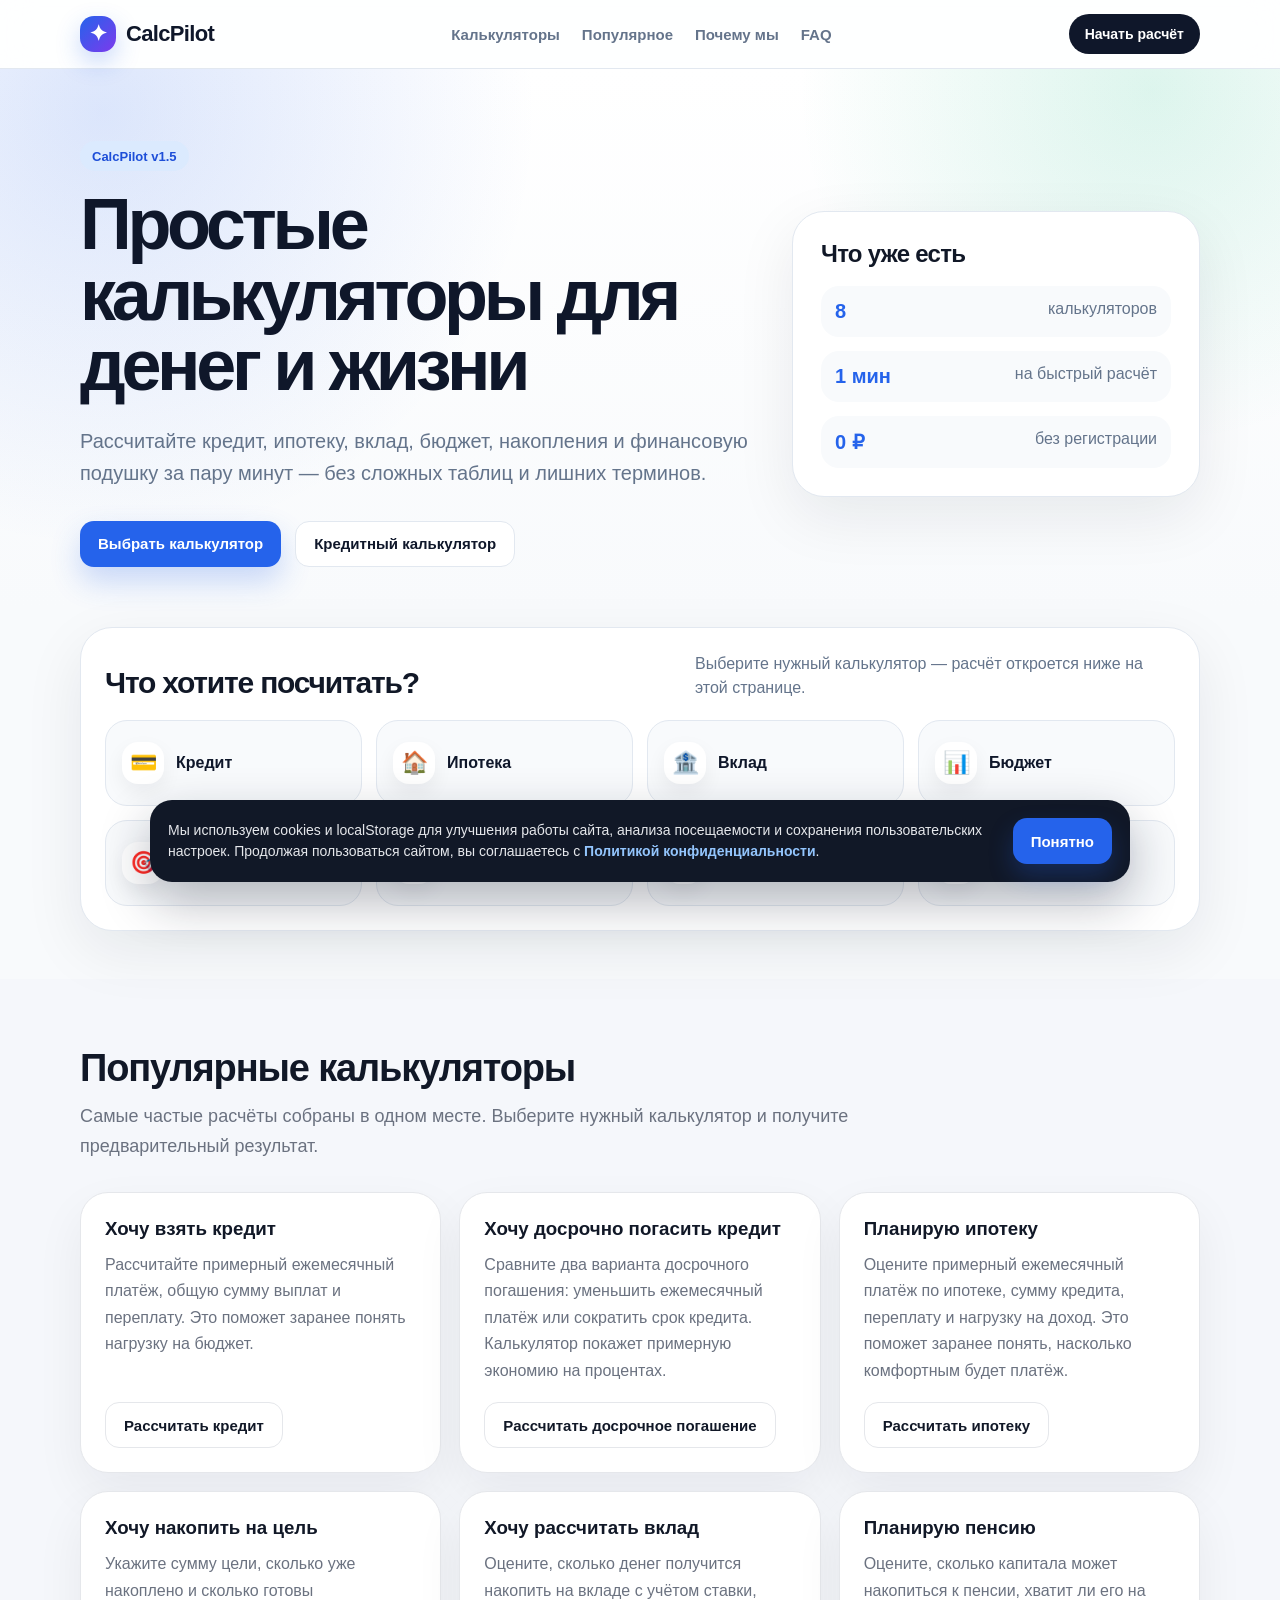
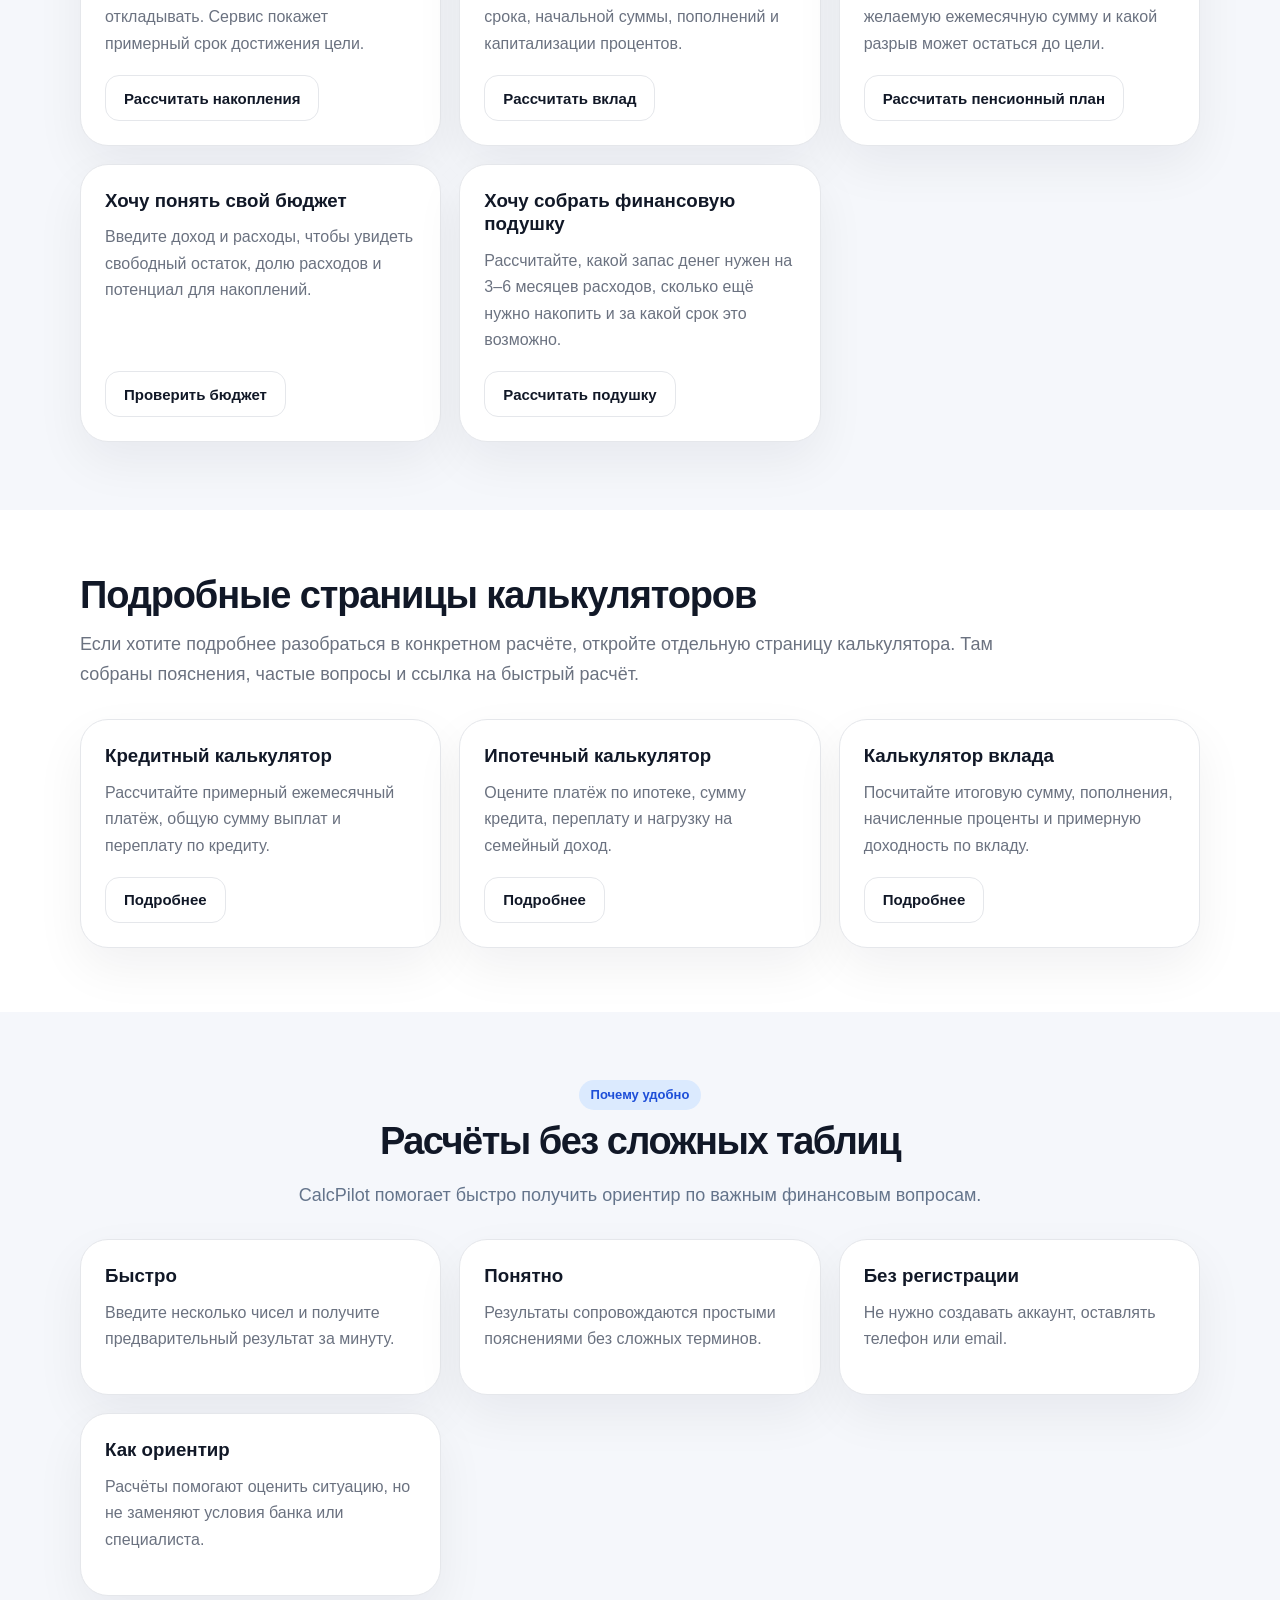
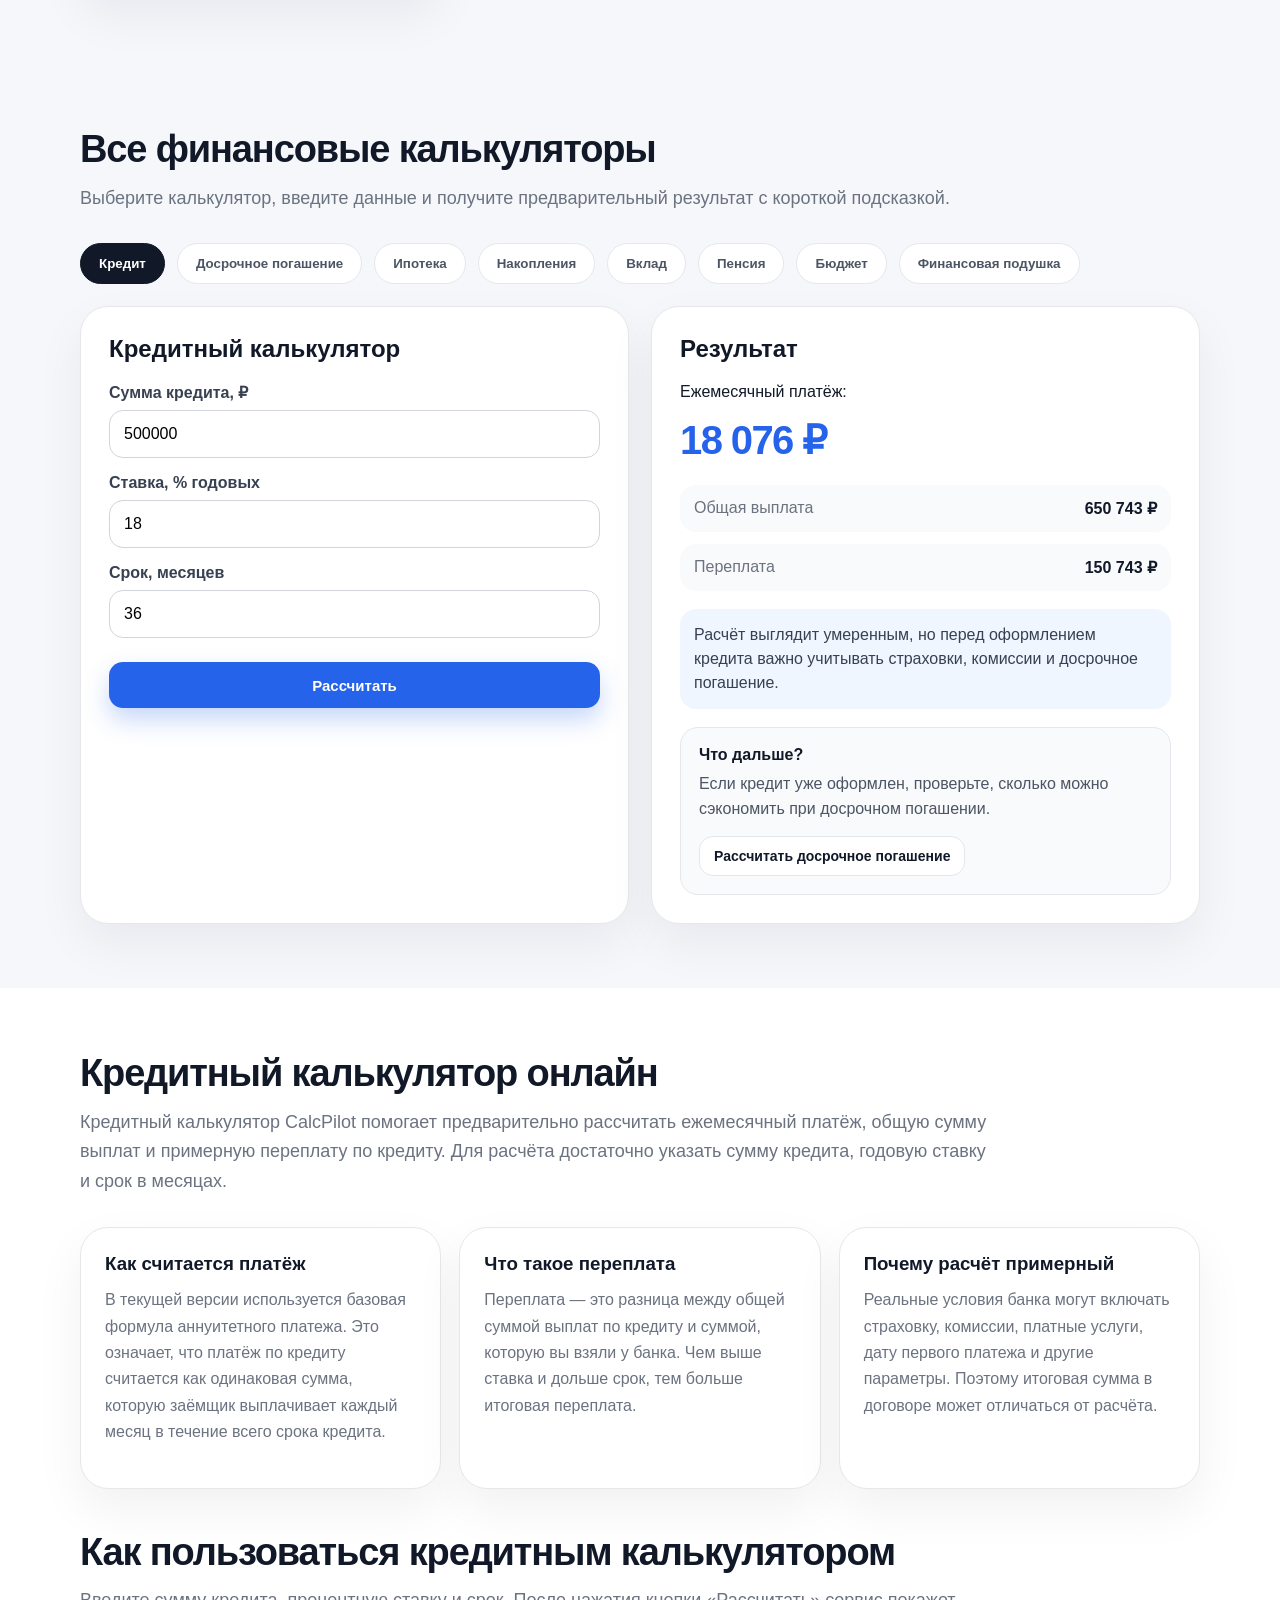
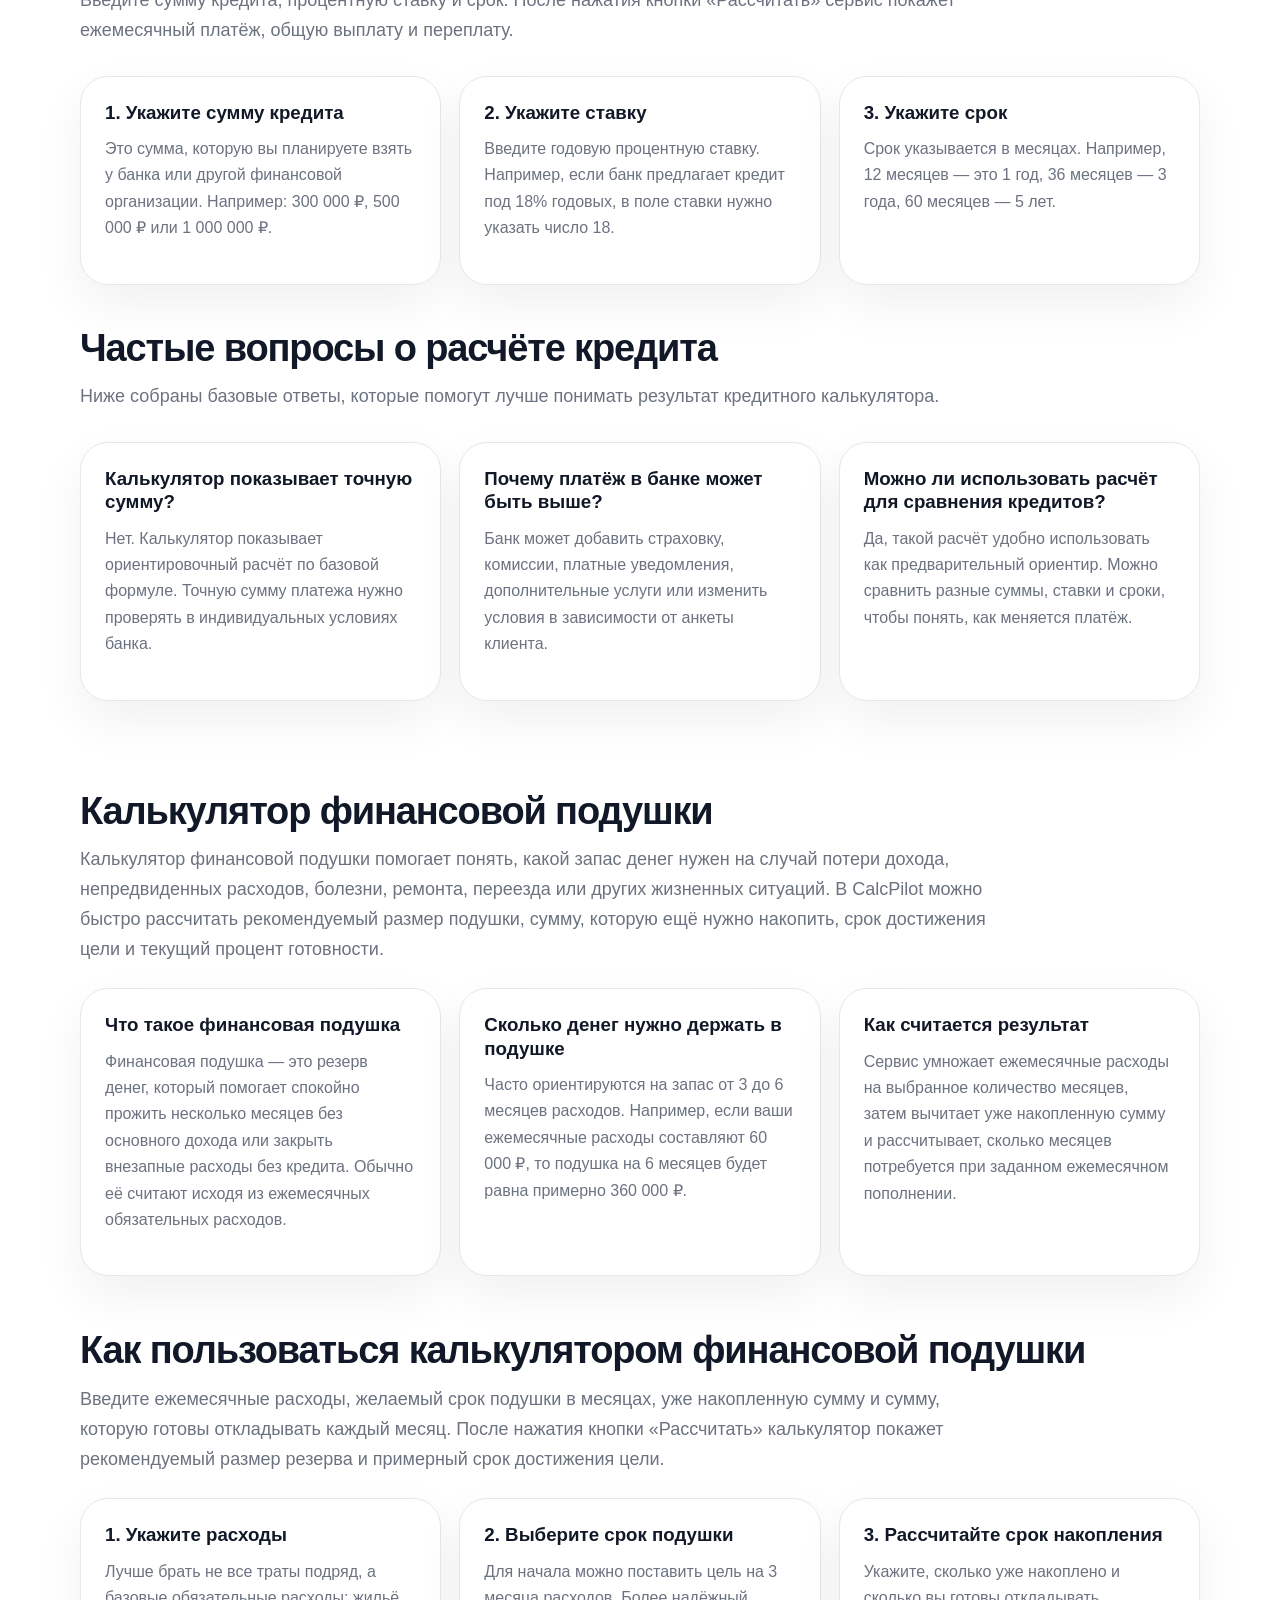
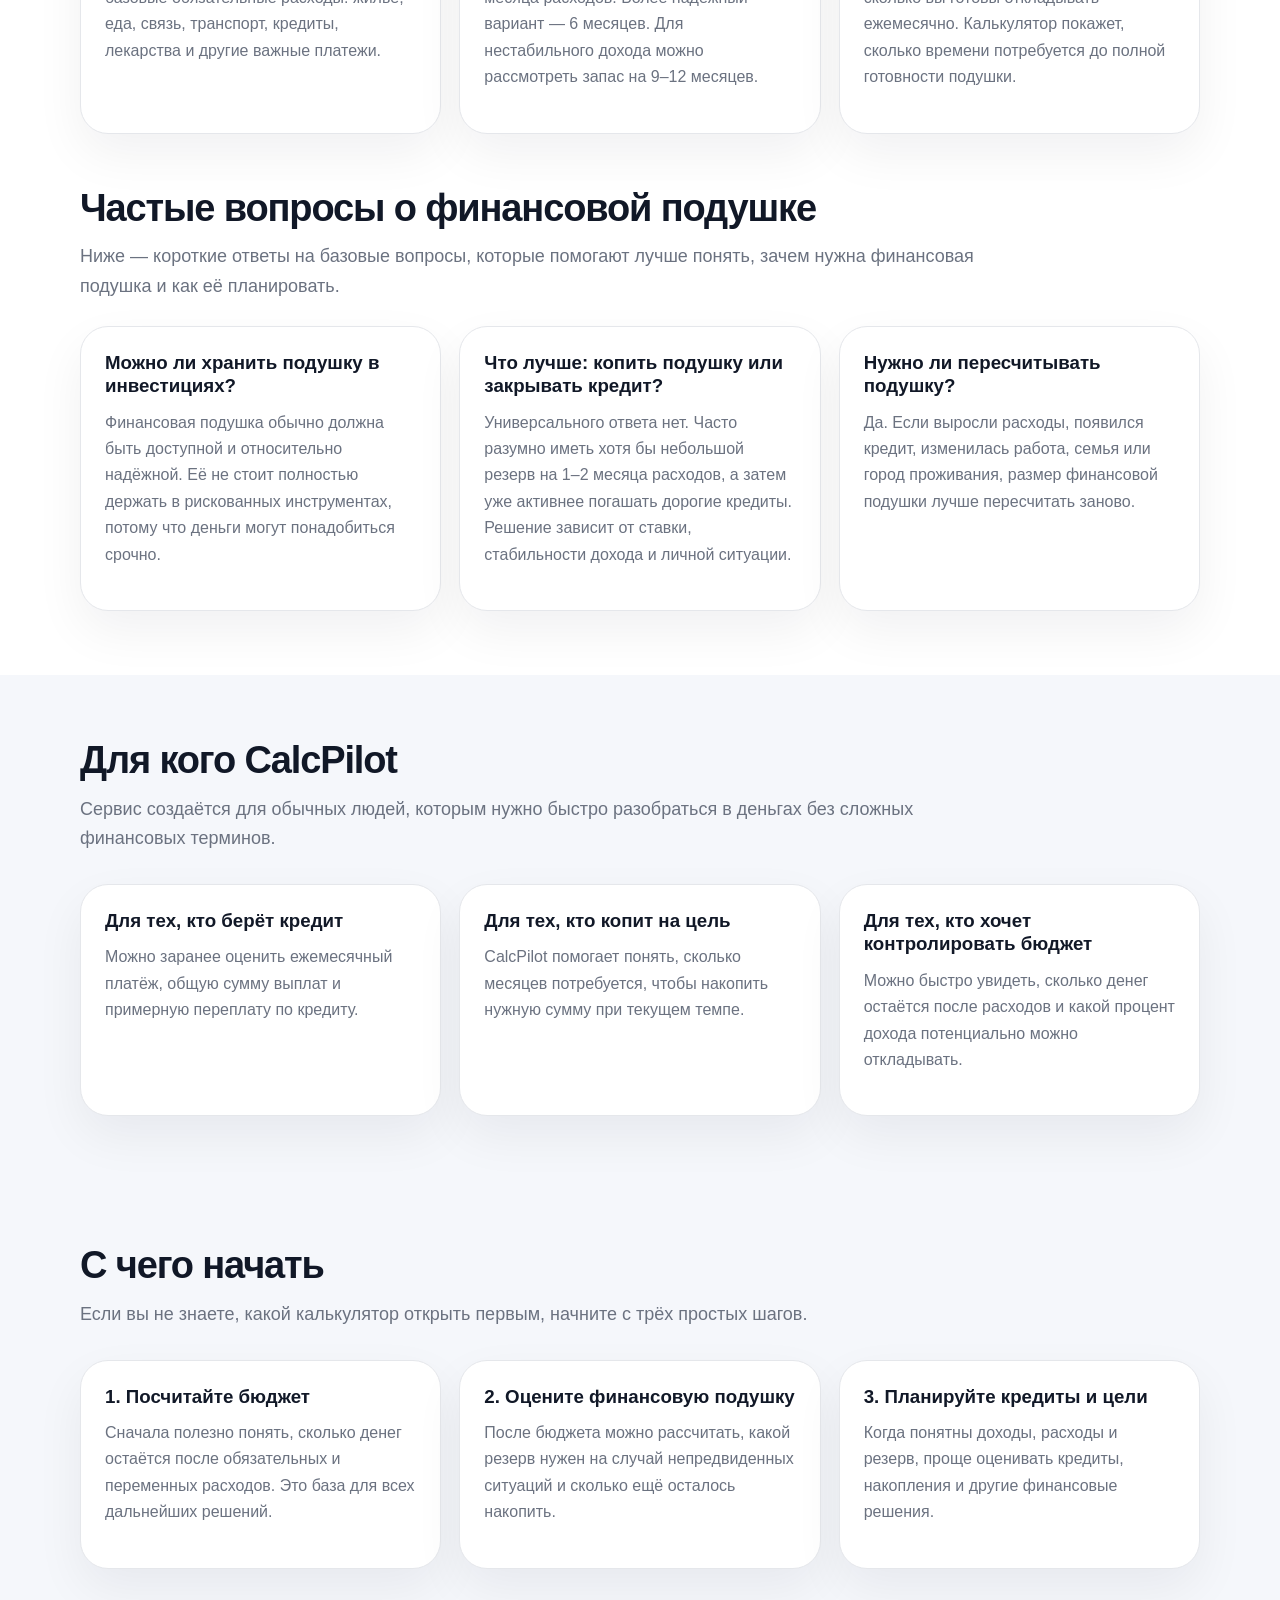
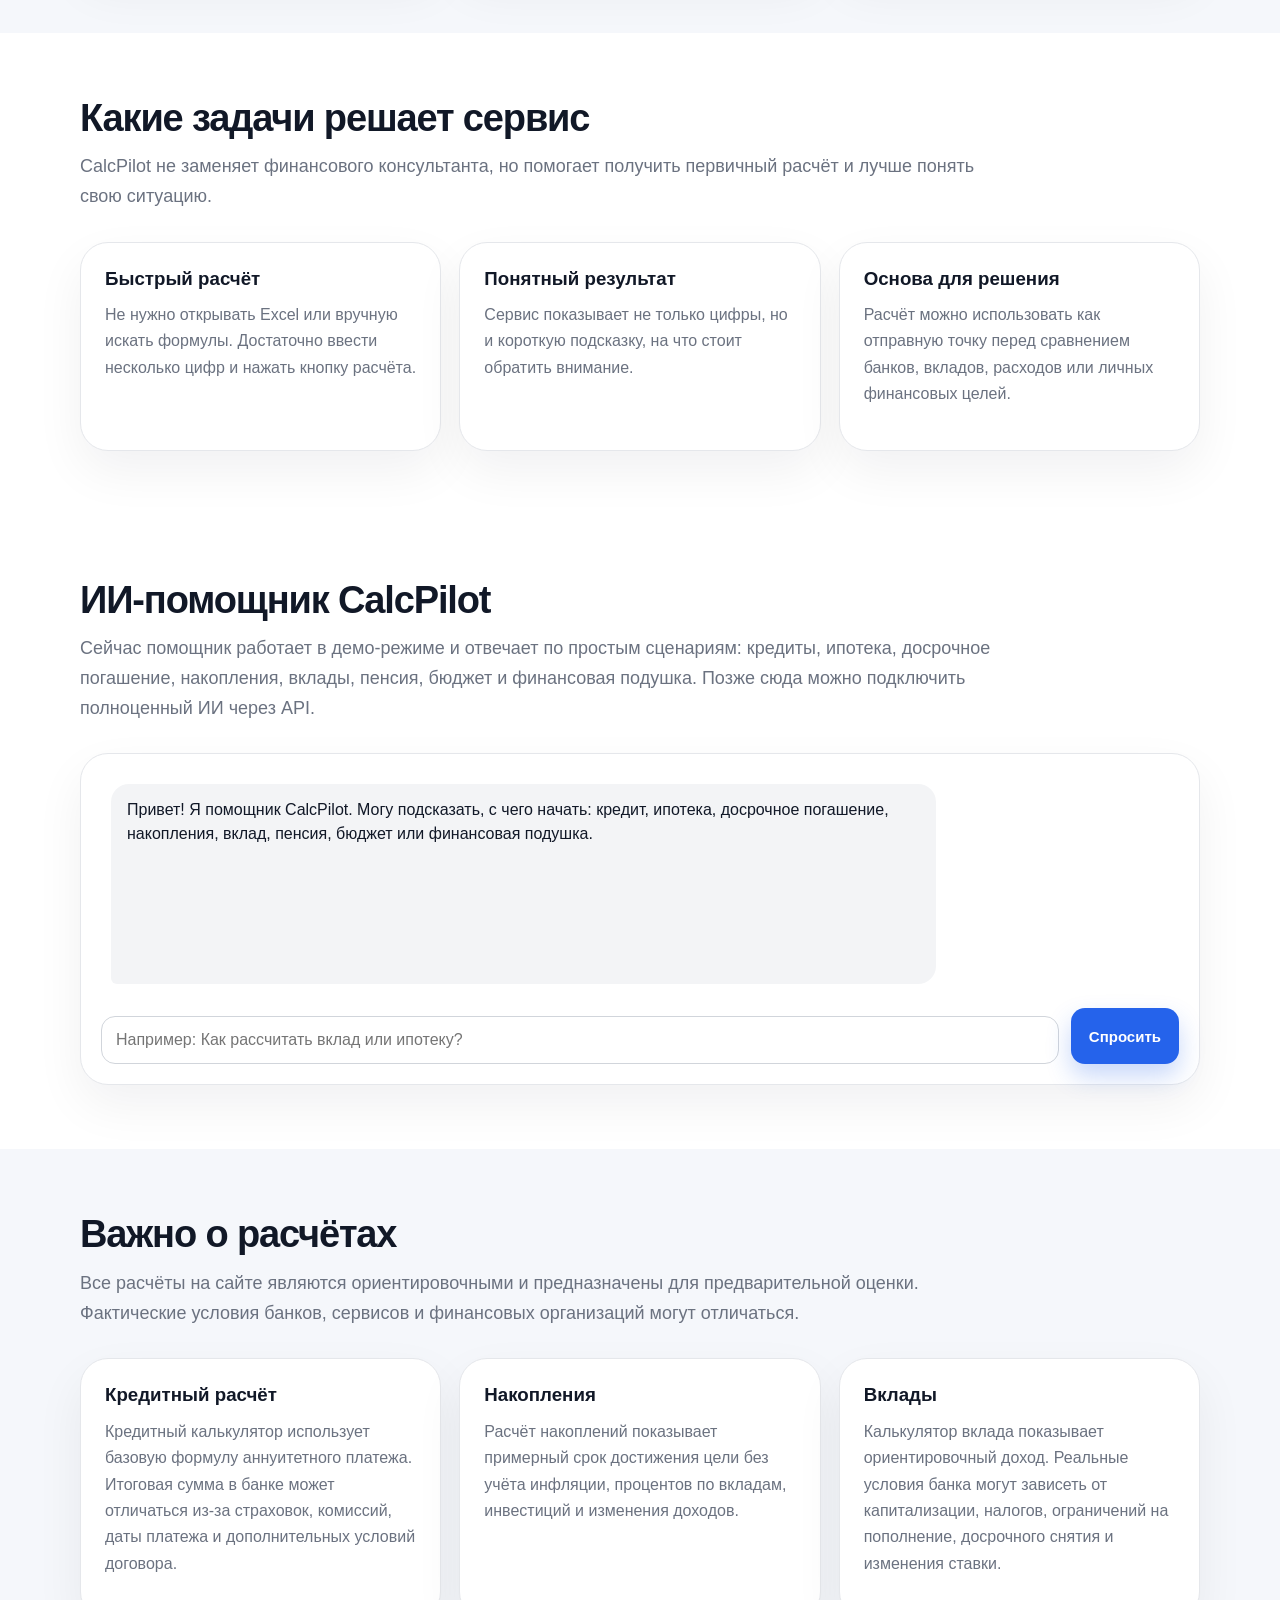
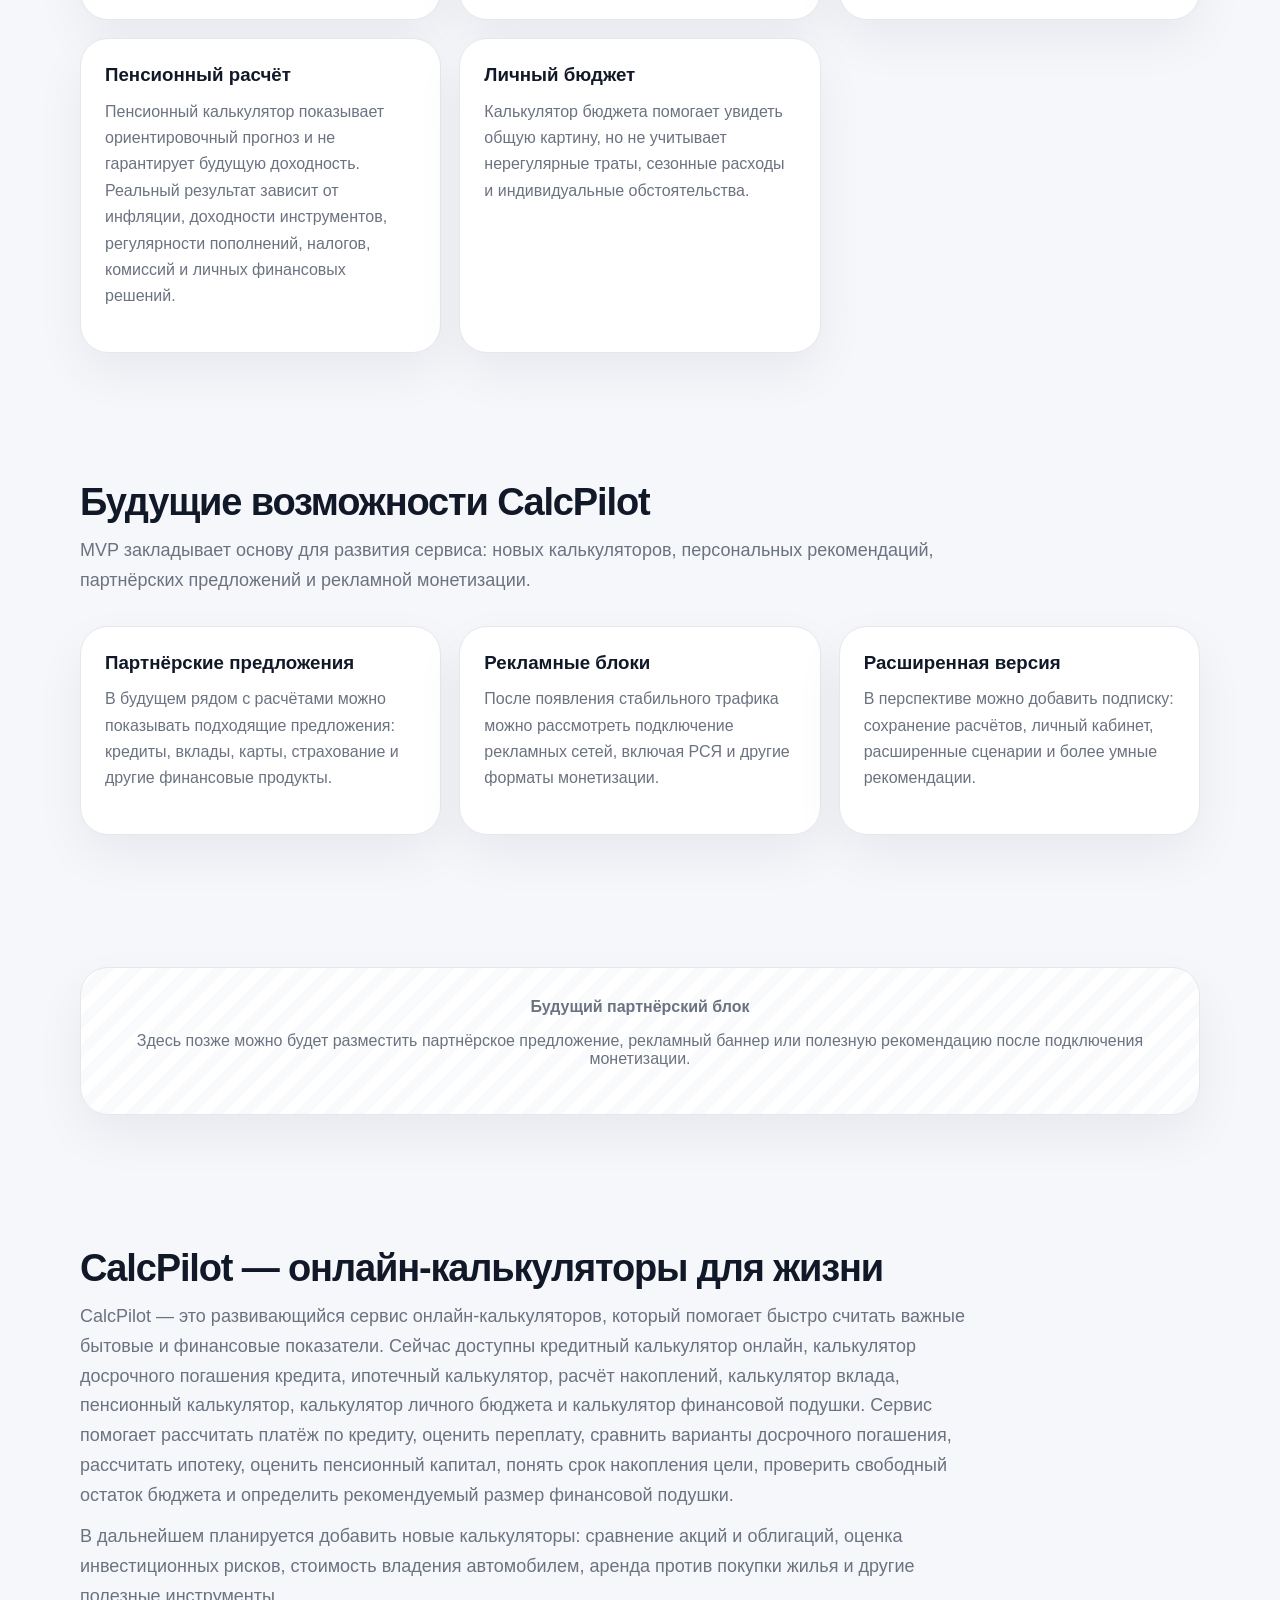
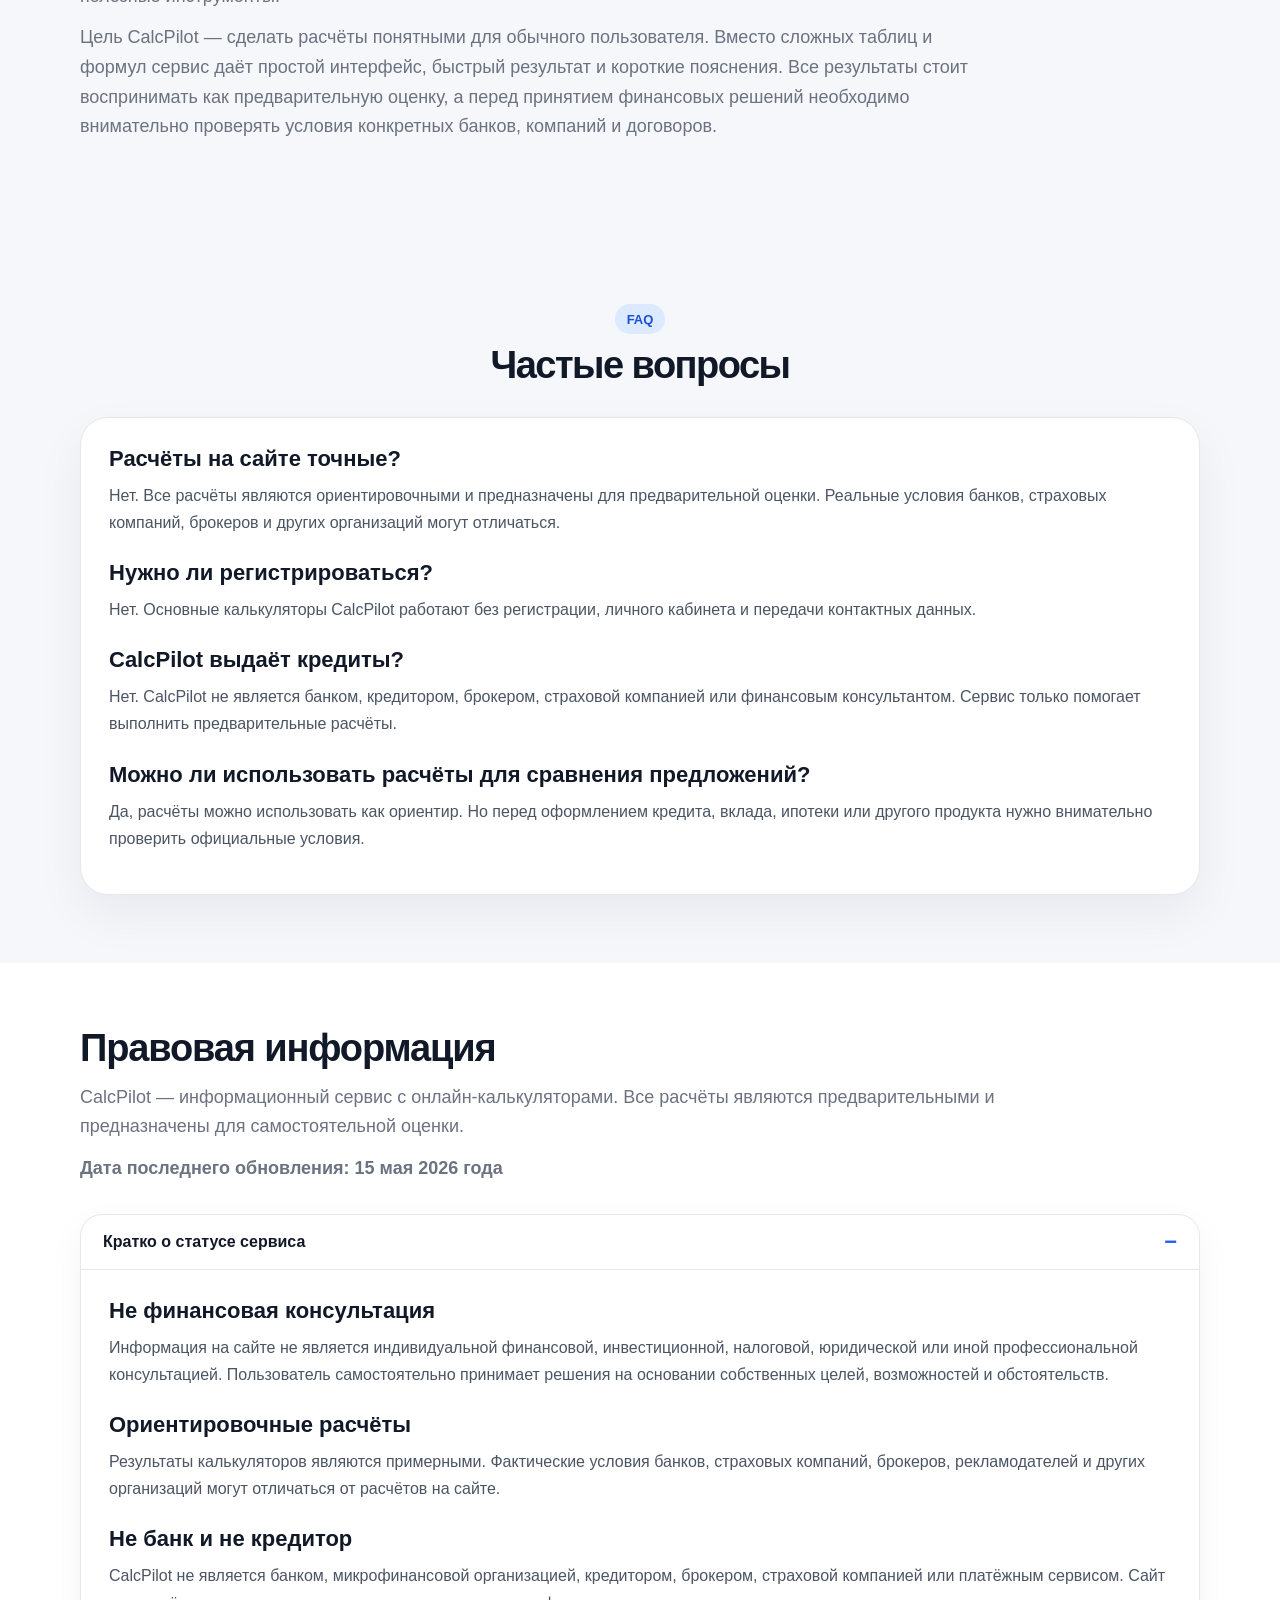
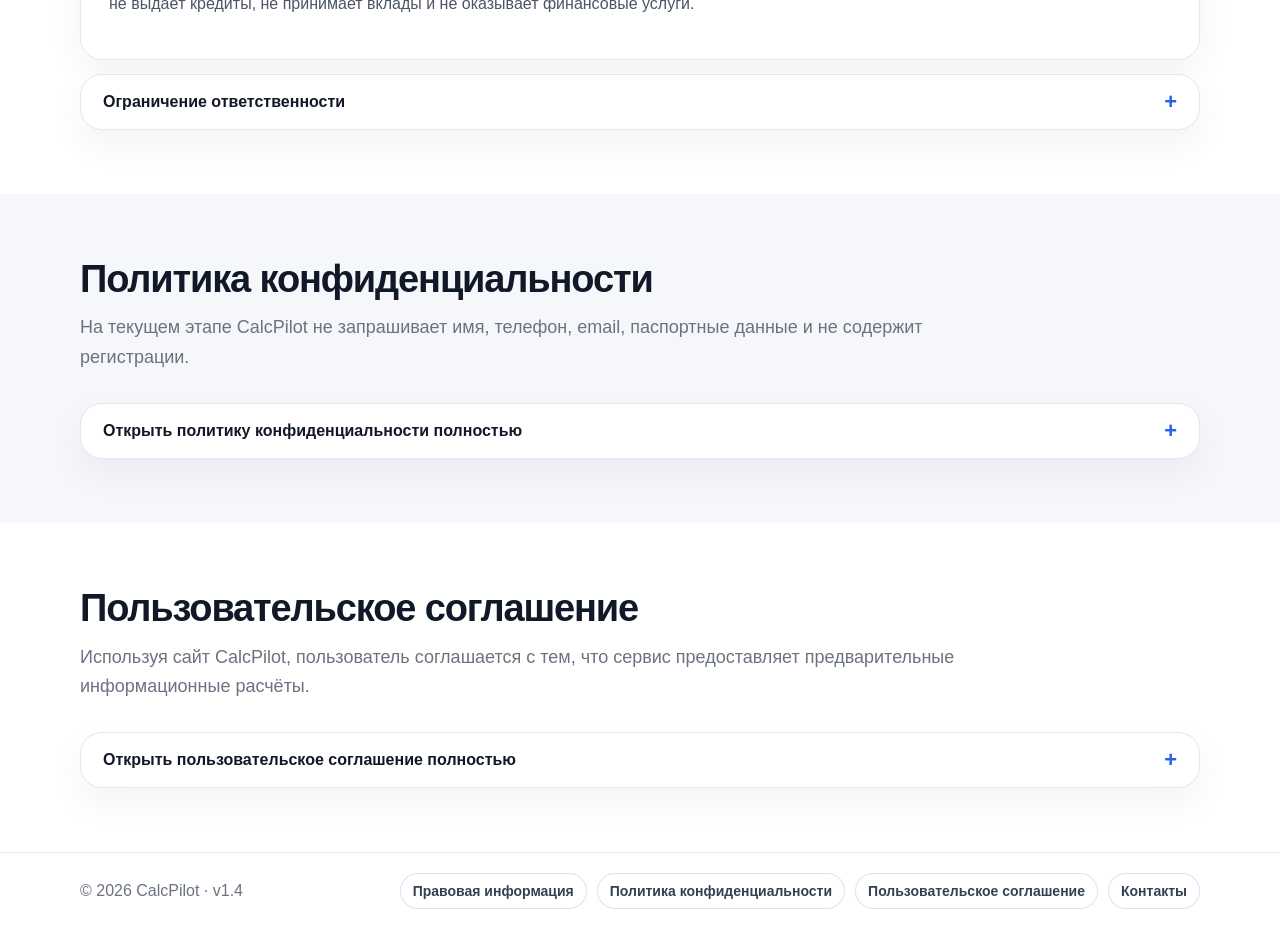
==== commit 20d0da20: "index.html" ====
--- a/index.html
+++ b/index.html
@@ -384,6 +384,40 @@
     </div>
   </div>
 </section>
+    <section id="why" class="section-v15">
+  <div class="container">
+    <div class="section-head-centered">
+      <span class="eyebrow">Почему удобно</span>
+      <h2>Расчёты без сложных таблиц</h2>
+      <p>
+        CalcPilot помогает быстро получить ориентир по важным финансовым вопросам.
+      </p>
+    </div>
+
+    <div class="cards">
+      <article class="info-card">
+        <h3>Быстро</h3>
+        <p>Введите несколько чисел и получите предварительный результат за минуту.</p>
+      </article>
+
+      <article class="info-card">
+        <h3>Понятно</h3>
+        <p>Результаты сопровождаются простыми пояснениями без сложных терминов.</p>
+      </article>
+
+      <article class="info-card">
+        <h3>Без регистрации</h3>
+        <p>Не нужно создавать аккаунт, оставлять телефон или email.</p>
+      </article>
+
+      <article class="info-card">
+        <h3>Как ориентир</h3>
+        <p>Расчёты помогают оценить ситуацию, но не заменяют условия банка или специалиста.</p>
+      </article>
+    </div>
+  </div>
+</section>
+
 
     <section id="calculators" class="section">
       <div class="container">
@@ -1492,14 +1526,17 @@
       </div>
     </section>
 
-    <section class="section ad-placeholder-section">
-      <div class="container">
-        <div class="ad-placeholder">
-          Здесь в будущем может быть рекламный блок, партнёрское предложение или полезная рекомендация
-        </div>
-      </div>
-    </section>
-
+ <section class="section-v15">
+  <div class="container">
+    <div class="ad-placeholder">
+      <strong>Будущий партнёрский блок</strong>
+      <p>
+        Здесь позже можно будет разместить партнёрское предложение, рекламный баннер
+        или полезную рекомендацию после подключения монетизации.
+      </p>
+    </div>
+  </div>
+</section>
         <section id="seo" class="section">
       <div class="container">
         <div class="section-head">
@@ -1528,6 +1565,40 @@
         </div>
       </div>
     </section>
+    <section id="faq" class="section-v15">
+  <div class="container">
+    <div class="section-head-centered">
+      <span class="eyebrow">FAQ</span>
+      <h2>Частые вопросы</h2>
+    </div>
+
+    <div class="legal-text">
+      <h3>Расчёты на сайте точные?</h3>
+      <p>
+        Нет. Все расчёты являются ориентировочными и предназначены для предварительной оценки.
+        Реальные условия банков, страховых компаний, брокеров и других организаций могут отличаться.
+      </p>
+
+      <h3>Нужно ли регистрироваться?</h3>
+      <p>
+        Нет. Основные калькуляторы CalcPilot работают без регистрации, личного кабинета
+        и передачи контактных данных.
+      </p>
+
+      <h3>CalcPilot выдаёт кредиты?</h3>
+      <p>
+        Нет. CalcPilot не является банком, кредитором, брокером, страховой компанией
+        или финансовым консультантом. Сервис только помогает выполнить предварительные расчёты.
+      </p>
+
+      <h3>Можно ли использовать расчёты для сравнения предложений?</h3>
+      <p>
+        Да, расчёты можно использовать как ориентир. Но перед оформлением кредита, вклада,
+        ипотеки или другого продукта нужно внимательно проверить официальные условия.
+      </p>
+    </div>
+  </div>
+</section>
   <section id="legal" class="section assistant-section">
   <div class="container">
     <div class="section-head">
--- a/style.css
+++ b/style.css
@@ -836,3 +836,377 @@
     gap: 6px;
   }
 }
+/* ================================
+   CalcPilot v1.5 design update
+================================ */
+
+:root {
+  --v15-primary: #2563eb;
+  --v15-primary-dark: #1d4ed8;
+  --v15-primary-soft: #dbeafe;
+  --v15-accent: #10b981;
+  --v15-text: #0f172a;
+  --v15-muted: #64748b;
+  --v15-bg: #f8fafc;
+  --v15-card: #ffffff;
+  --v15-border: #e2e8f0;
+  --v15-shadow: 0 20px 60px rgba(15, 23, 42, 0.08);
+}
+
+/* Новый header */
+
+.site-header {
+  position: sticky;
+  top: 0;
+  z-index: 100;
+  background: rgba(255, 255, 255, 0.9);
+  backdrop-filter: blur(16px);
+  border-bottom: 1px solid var(--v15-border);
+}
+
+.header-layout {
+  min-height: 68px;
+  display: flex;
+  align-items: center;
+  justify-content: space-between;
+  gap: 24px;
+}
+
+.brand {
+  display: inline-flex;
+  align-items: center;
+  gap: 10px;
+  font-weight: 900;
+  font-size: 22px;
+  letter-spacing: -0.03em;
+  color: var(--v15-text);
+}
+
+.brand-mark {
+  width: 36px;
+  height: 36px;
+  border-radius: 14px;
+  display: grid;
+  place-items: center;
+  color: #ffffff;
+  background: linear-gradient(135deg, var(--v15-primary), #7c3aed);
+  box-shadow: 0 10px 24px rgba(37, 99, 235, 0.25);
+}
+
+.main-nav {
+  display: flex;
+  align-items: center;
+  gap: 22px;
+  font-size: 15px;
+  font-weight: 700;
+  color: var(--v15-muted);
+}
+
+.main-nav a:hover {
+  color: var(--v15-primary);
+}
+
+.header-cta {
+  min-height: 40px;
+  padding: 0 16px;
+  border-radius: 999px;
+  background: var(--v15-text);
+  color: #ffffff;
+  font-weight: 800;
+  font-size: 14px;
+  display: inline-flex;
+  align-items: center;
+  justify-content: center;
+}
+
+/* Новый hero */
+
+.hero-v15 {
+  padding: 72px 0 42px;
+  background:
+    radial-gradient(circle at 8% 8%, rgba(37, 99, 235, 0.16), transparent 34%),
+    radial-gradient(circle at 90% 4%, rgba(16, 185, 129, 0.14), transparent 28%),
+    linear-gradient(180deg, #ffffff 0%, var(--v15-bg) 100%);
+}
+
+.hero-v15-layout {
+  display: grid;
+  grid-template-columns: minmax(0, 1.25fr) minmax(300px, 0.75fr);
+  gap: 32px;
+  align-items: center;
+}
+
+.version-badge {
+  display: inline-flex;
+  align-items: center;
+  min-height: 30px;
+  padding: 0 12px;
+  border-radius: 999px;
+  background: var(--v15-primary-soft);
+  color: var(--v15-primary-dark);
+  font-weight: 900;
+  font-size: 13px;
+}
+
+.hero-v15 h1 {
+  max-width: 780px;
+  margin: 18px 0 0;
+  font-size: clamp(42px, 6vw, 72px);
+  line-height: 0.98;
+  letter-spacing: -0.06em;
+  color: var(--v15-text);
+}
+
+.hero-lead {
+  max-width: 670px;
+  margin: 24px 0 0;
+  color: var(--v15-muted);
+  font-size: 20px;
+  line-height: 1.6;
+}
+
+.hero-summary-card {
+  padding: 28px;
+  border-radius: 32px;
+  background: var(--v15-card);
+  border: 1px solid var(--v15-border);
+  box-shadow: var(--v15-shadow);
+}
+
+.hero-summary-card h2 {
+  margin: 0 0 18px;
+  font-size: 24px;
+  letter-spacing: -0.03em;
+}
+
+.summary-list {
+  display: grid;
+  gap: 14px;
+}
+
+.summary-list div {
+  display: flex;
+  justify-content: space-between;
+  gap: 18px;
+  padding: 14px;
+  border-radius: 18px;
+  background: var(--v15-bg);
+}
+
+.summary-list strong {
+  color: var(--v15-primary);
+  font-size: 20px;
+}
+
+.summary-list span {
+  color: var(--v15-muted);
+  text-align: right;
+}
+
+/* Кнопки v1.5 */
+
+.btn-primary {
+  background: var(--v15-primary);
+  color: #ffffff;
+  box-shadow: 0 14px 30px rgba(37, 99, 235, 0.24);
+}
+
+.btn-primary:hover {
+  background: var(--v15-primary-dark);
+  transform: translateY(-1px);
+}
+
+.btn-secondary {
+  background: #ffffff;
+  color: var(--v15-text);
+  border: 1px solid var(--v15-border);
+}
+
+.btn-secondary:hover {
+  border-color: var(--v15-primary);
+  color: var(--v15-primary);
+}
+
+/* Быстрый выбор калькуляторов */
+
+.quick-picker-section {
+  padding: 18px 0 48px;
+  background: var(--v15-bg);
+}
+
+.quick-picker {
+  padding: 24px;
+  border-radius: 32px;
+  background: var(--v15-card);
+  border: 1px solid var(--v15-border);
+  box-shadow: var(--v15-shadow);
+}
+
+.quick-picker-head {
+  display: flex;
+  justify-content: space-between;
+  gap: 24px;
+  align-items: flex-end;
+  margin-bottom: 20px;
+}
+
+.quick-picker-head h2 {
+  margin: 0;
+  font-size: 30px;
+  letter-spacing: -0.04em;
+}
+
+.quick-picker-head p {
+  max-width: 480px;
+  margin: 0;
+  color: var(--v15-muted);
+  line-height: 1.5;
+}
+
+.quick-picker-grid {
+  display: grid;
+  grid-template-columns: repeat(4, 1fr);
+  gap: 14px;
+}
+
+.quick-calc-btn {
+  min-height: 86px;
+  padding: 16px;
+  border-radius: 22px;
+  background: var(--v15-bg);
+  border: 1px solid var(--v15-border);
+  display: flex;
+  align-items: center;
+  gap: 12px;
+  font-weight: 900;
+  color: var(--v15-text);
+  transition: 0.2s ease;
+}
+
+.quick-calc-btn:hover {
+  background: #ffffff;
+  border-color: var(--v15-primary);
+  color: var(--v15-primary);
+  transform: translateY(-2px);
+}
+
+.quick-icon {
+  width: 42px;
+  height: 42px;
+  border-radius: 16px;
+  display: grid;
+  place-items: center;
+  background: #ffffff;
+  font-size: 22px;
+  box-shadow: 0 8px 20px rgba(15, 23, 42, 0.06);
+}
+
+/* Новый section style */
+
+.section-v15 {
+  padding: 68px 0;
+}
+
+.section-title-row {
+  display: flex;
+  align-items: flex-end;
+  justify-content: space-between;
+  gap: 24px;
+  margin-bottom: 26px;
+}
+
+.section-title-row h2,
+.section-head-centered h2 {
+  margin: 10px 0 0;
+  font-size: 38px;
+  line-height: 1.12;
+  letter-spacing: -0.04em;
+}
+
+.eyebrow {
+  display: inline-flex;
+  align-items: center;
+  min-height: 30px;
+  padding: 0 12px;
+  border-radius: 999px;
+  background: var(--v15-primary-soft);
+  color: var(--v15-primary-dark);
+  font-weight: 900;
+  font-size: 13px;
+}
+
+.text-link {
+  color: var(--v15-primary);
+  font-weight: 900;
+}
+
+.section-head-centered {
+  max-width: 760px;
+  margin: 0 auto 30px;
+  text-align: center;
+}
+
+.section-head-centered p {
+  color: var(--v15-muted);
+  font-size: 18px;
+  line-height: 1.6;
+}
+
+/* Мобильная версия */
+
+@media (max-width: 920px) {
+  .main-nav {
+    display: none;
+  }
+
+  .hero-v15-layout {
+    grid-template-columns: 1fr;
+  }
+
+  .quick-picker-head {
+    display: block;
+  }
+
+  .quick-picker-head p {
+    margin-top: 8px;
+  }
+
+  .quick-picker-grid {
+    grid-template-columns: repeat(2, 1fr);
+  }
+}
+
+@media (max-width: 560px) {
+  .header-cta {
+    display: none;
+  }
+
+  .hero-v15 {
+    padding: 46px 0 28px;
+  }
+
+  .hero-v15 h1 {
+    font-size: 40px;
+  }
+
+  .hero-lead {
+    font-size: 17px;
+  }
+
+  .quick-picker {
+    padding: 18px;
+    border-radius: 24px;
+  }
+
+  .quick-picker-grid {
+    grid-template-columns: 1fr;
+  }
+
+  .quick-calc-btn {
+    min-height: 68px;
+  }
+
+  .section-title-row {
+    display: block;
+  }
+}
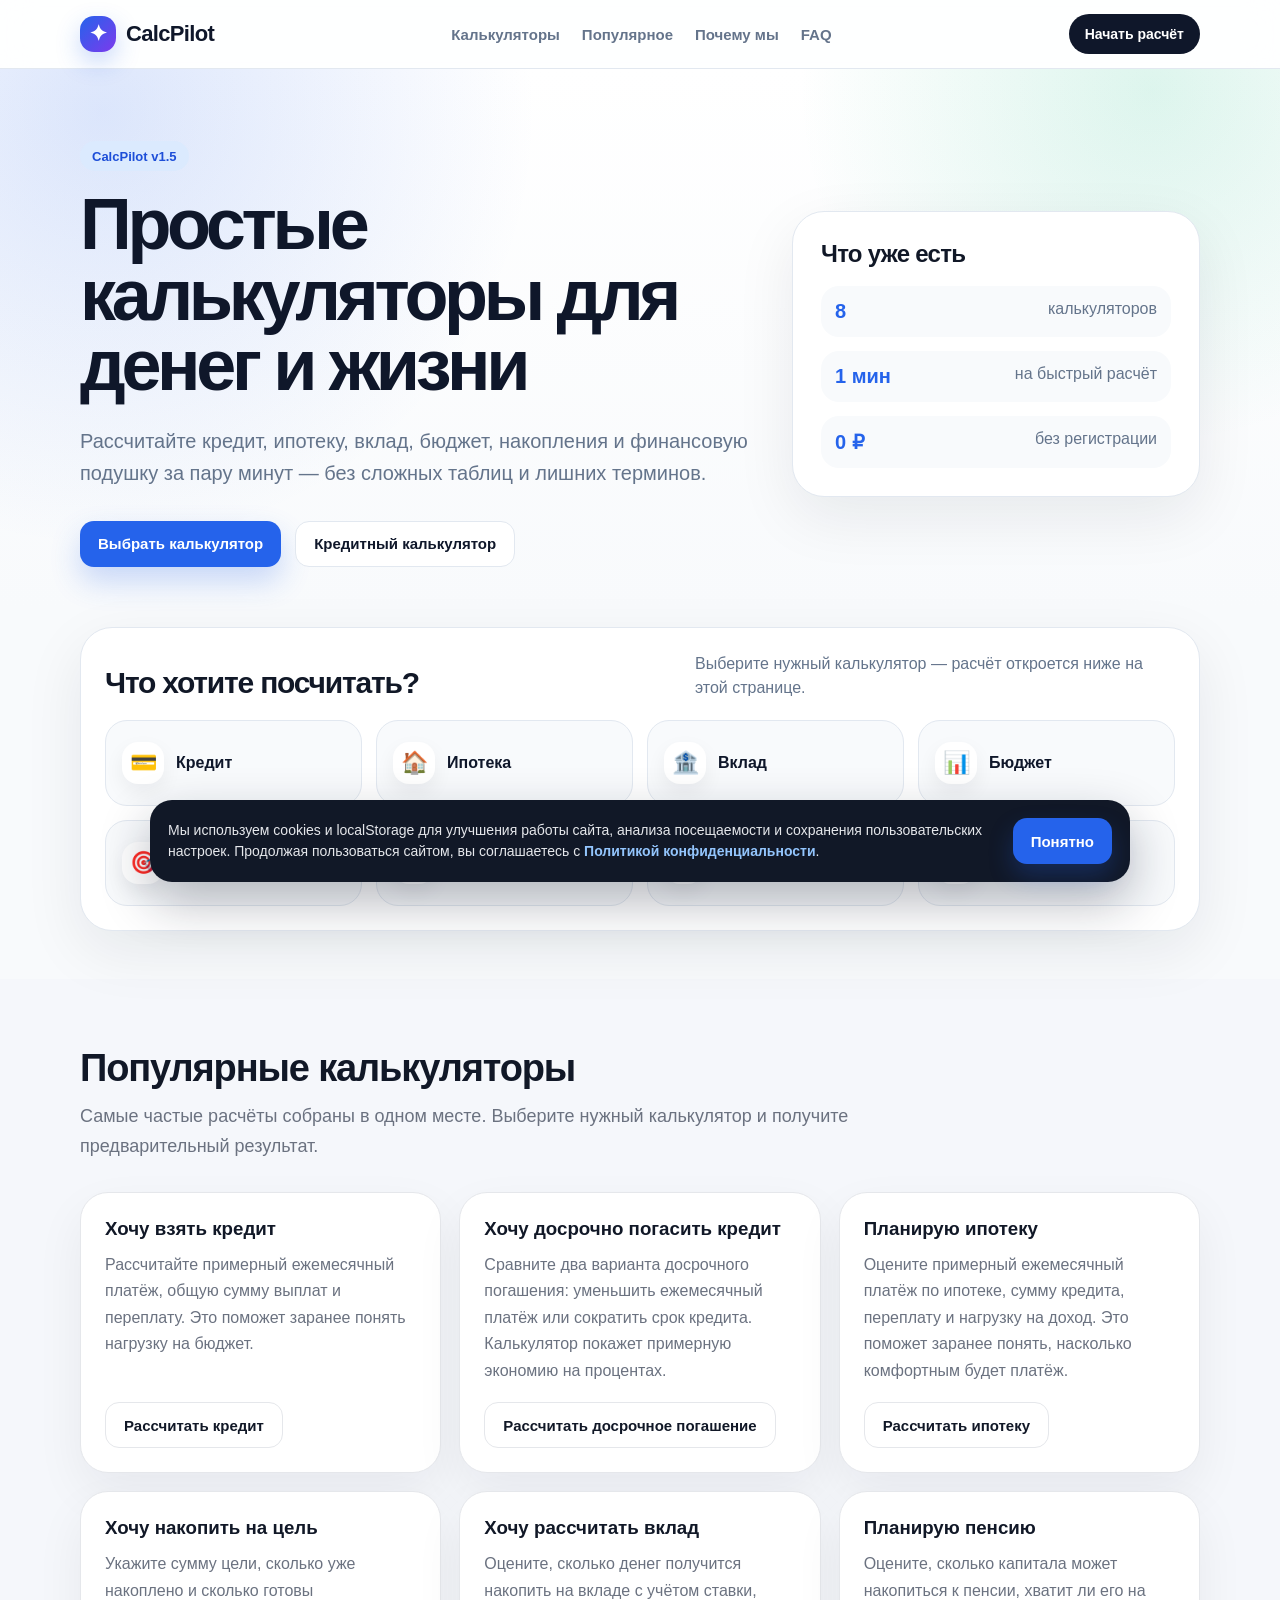
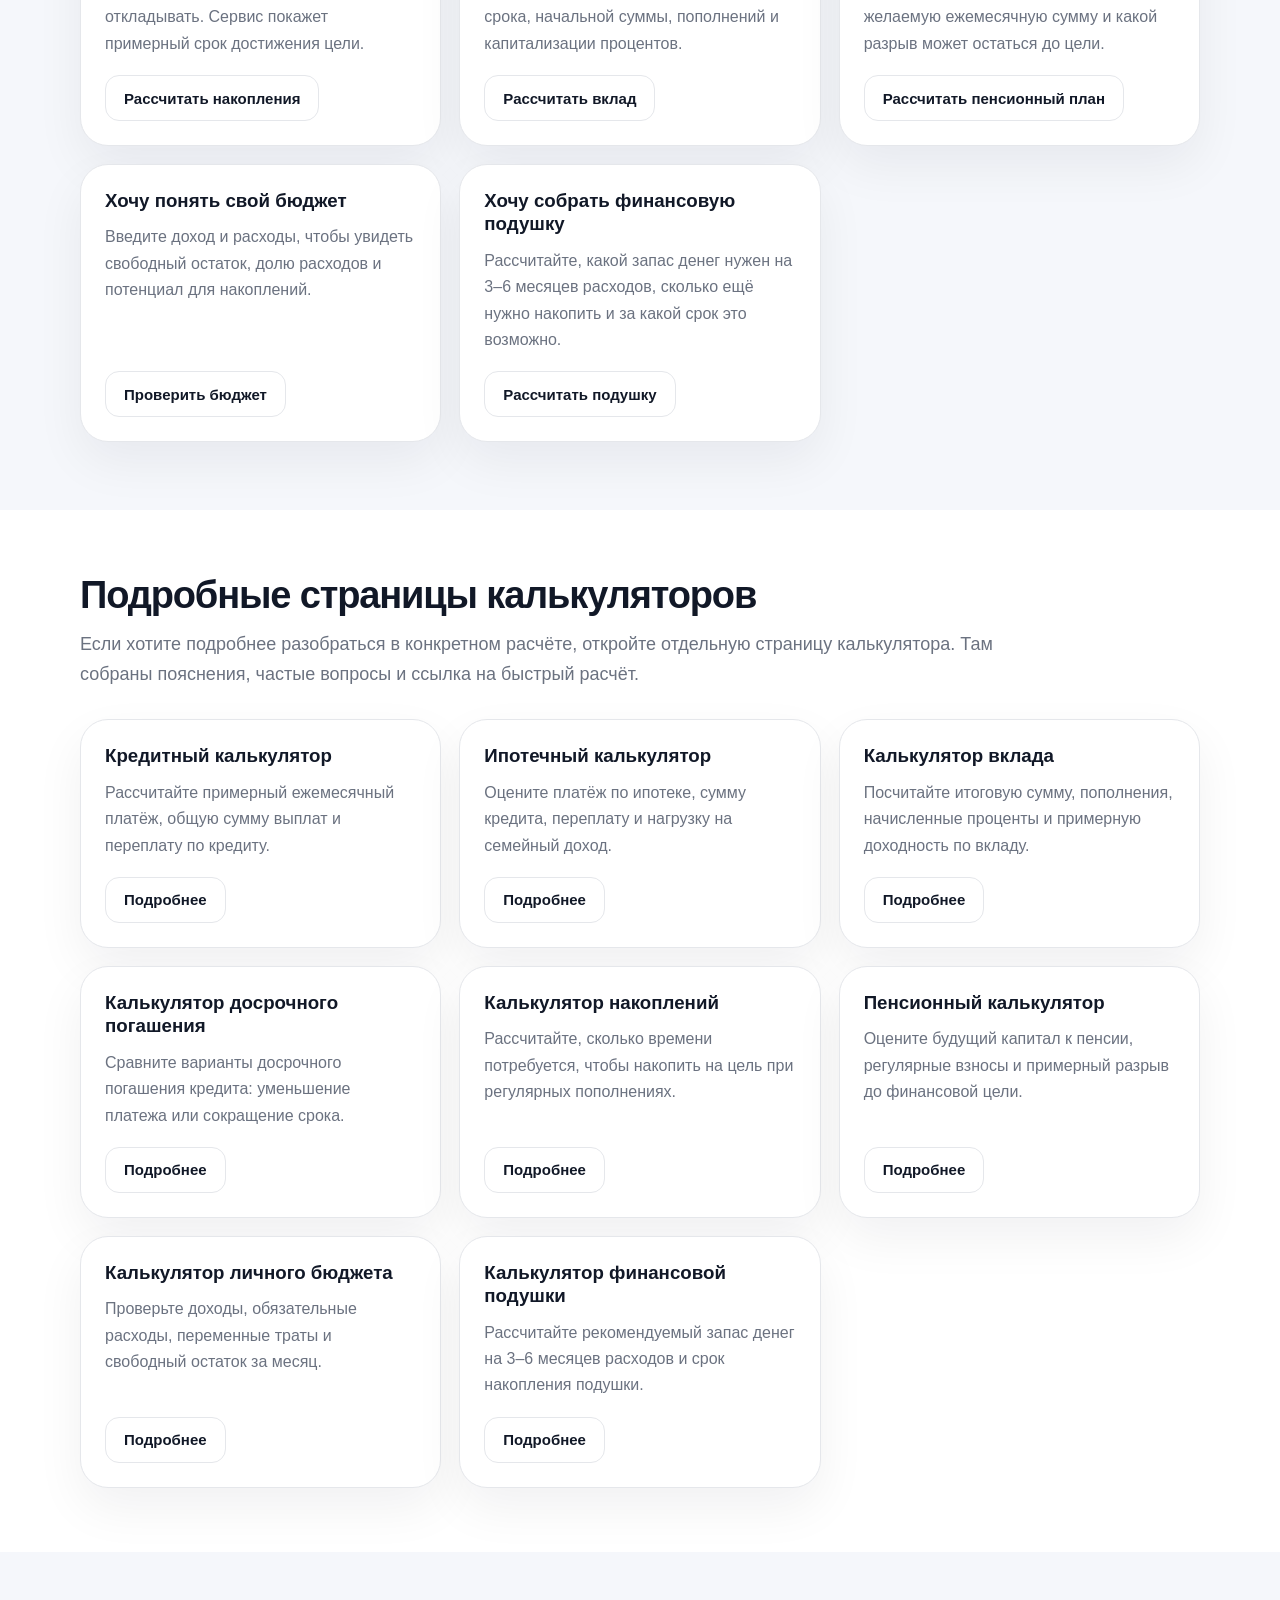
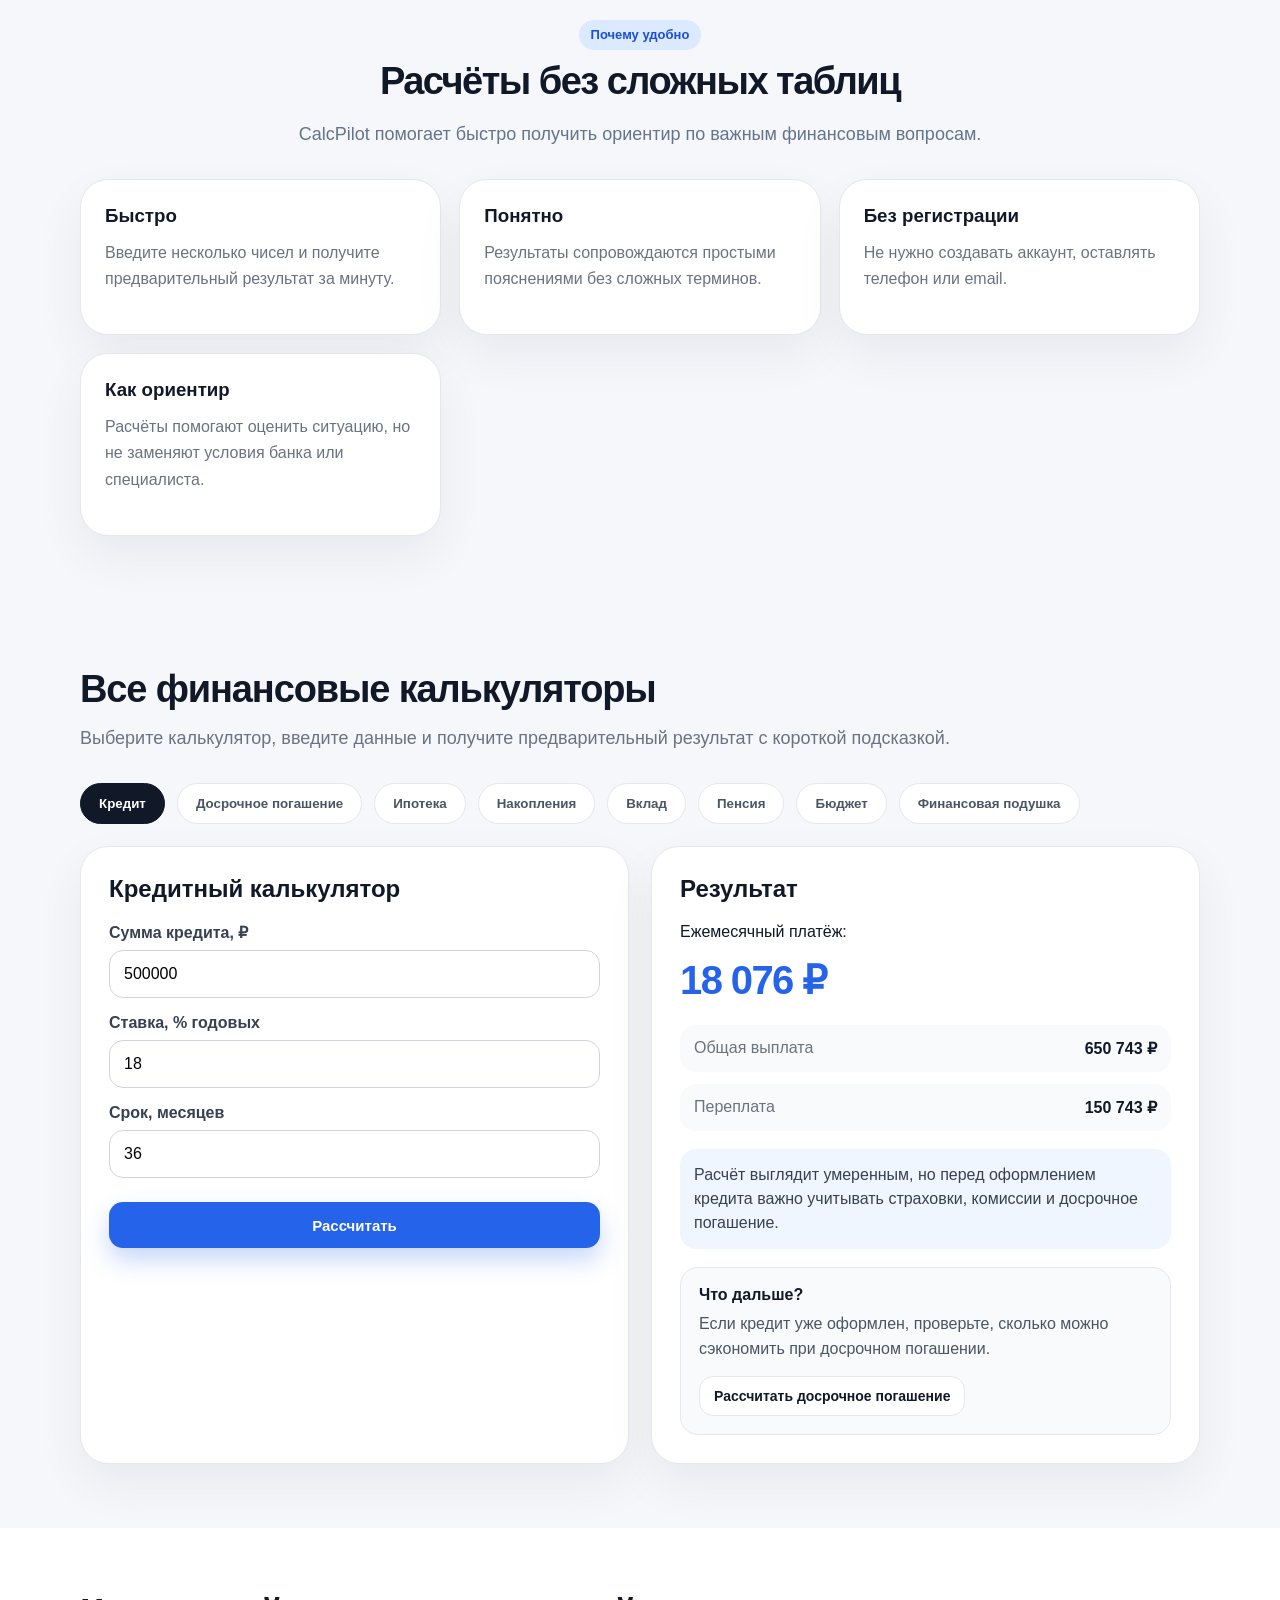
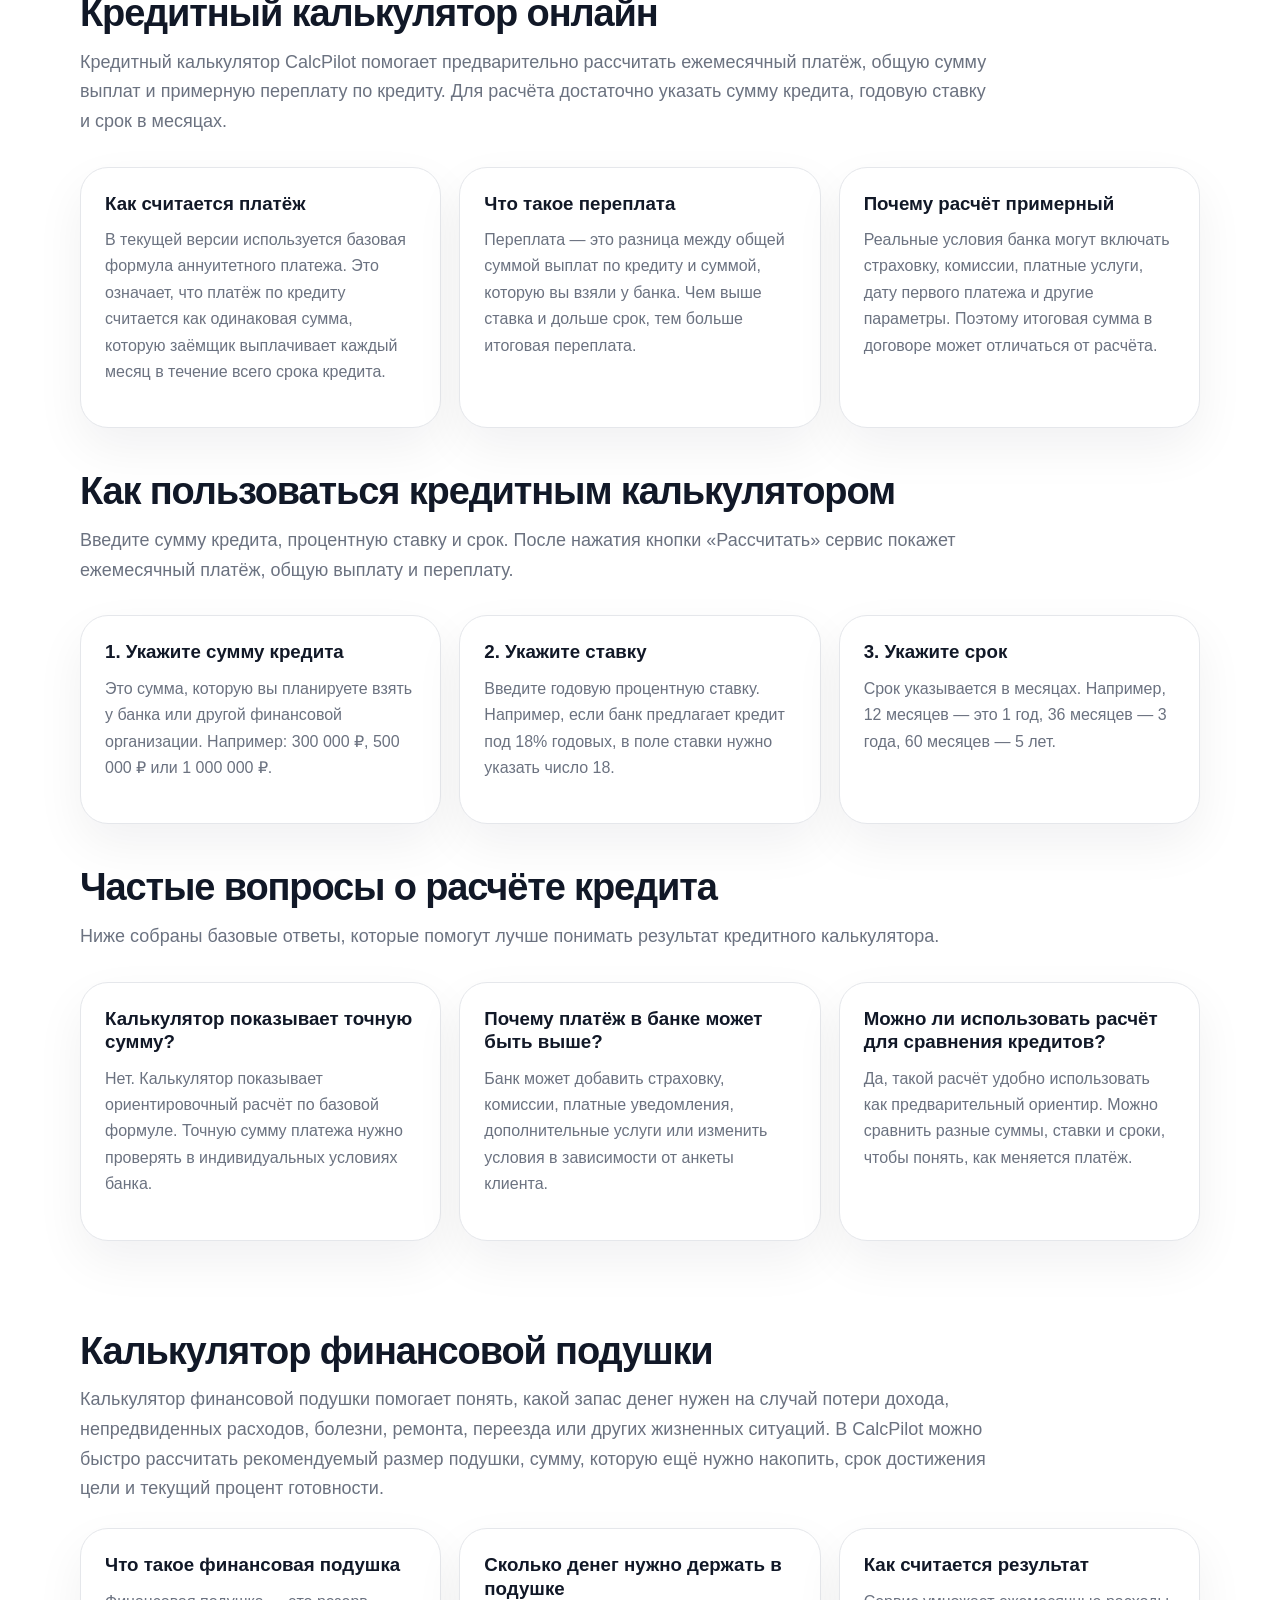
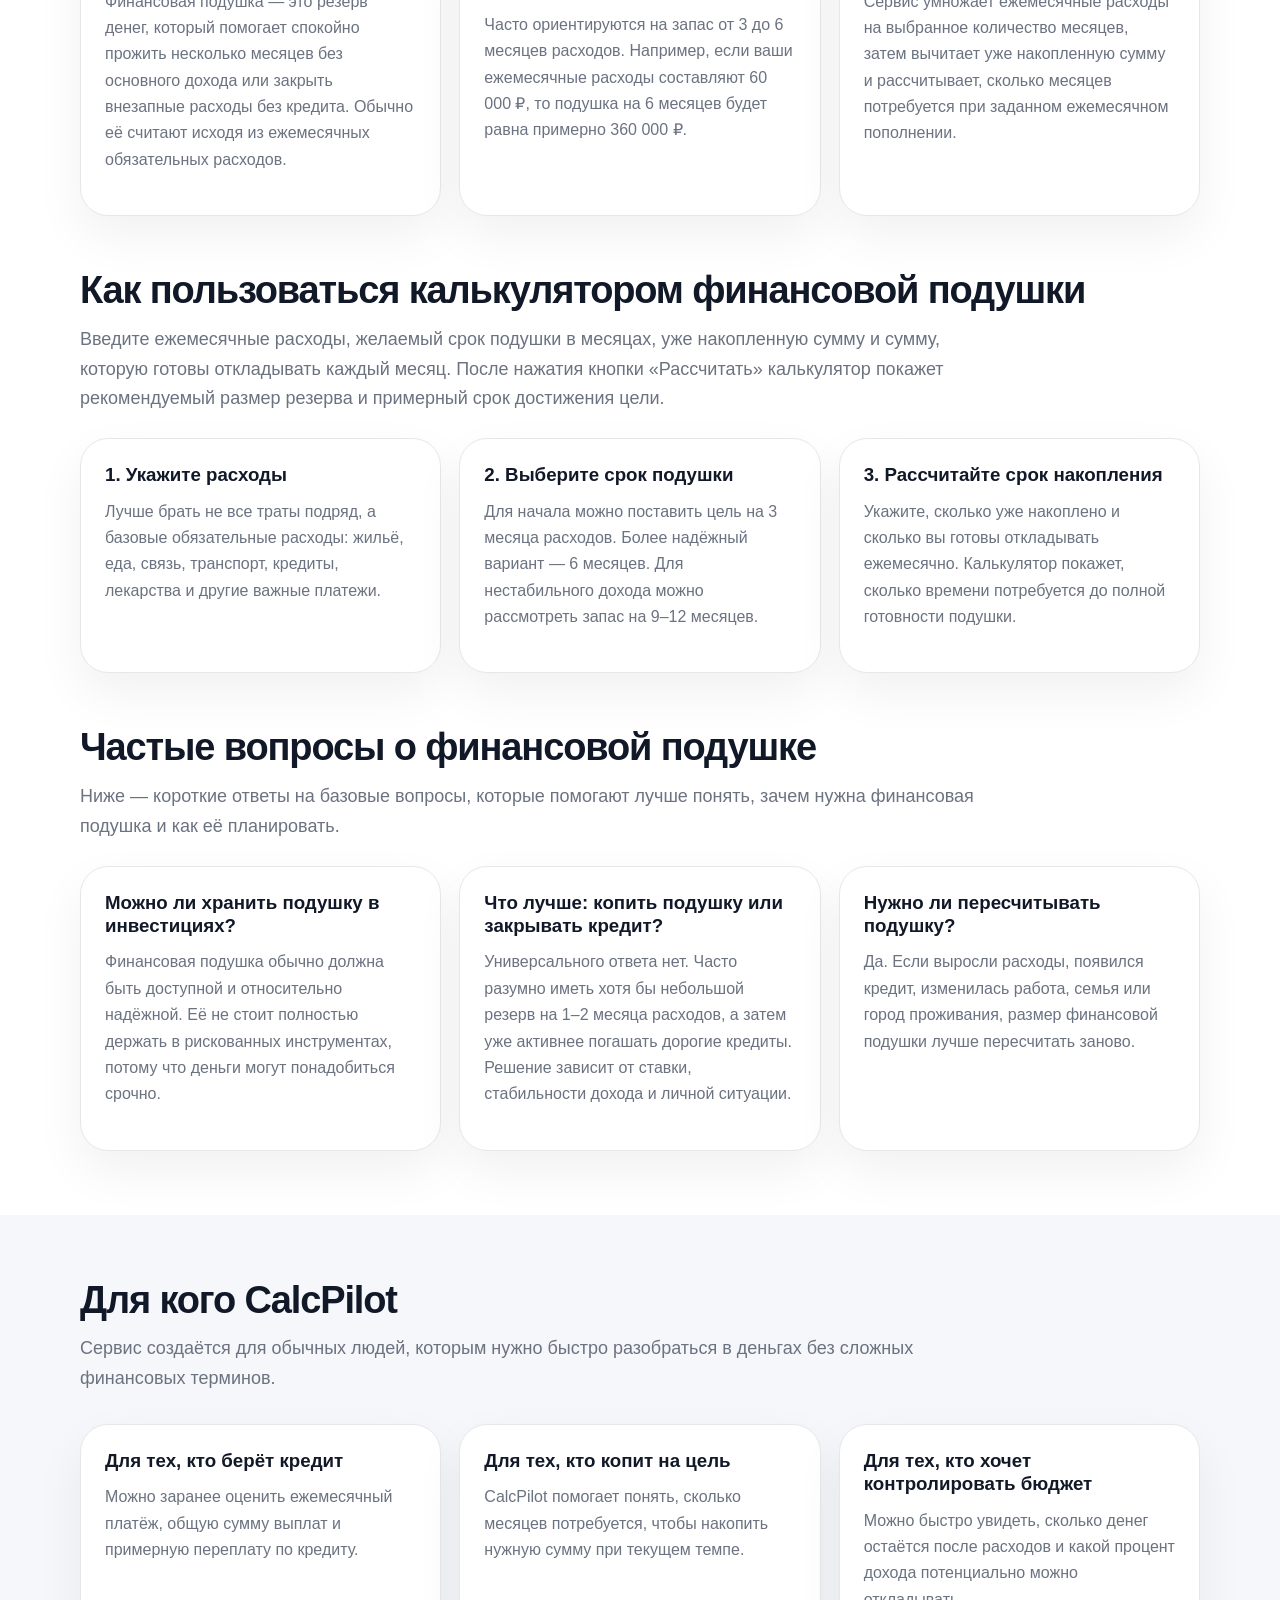
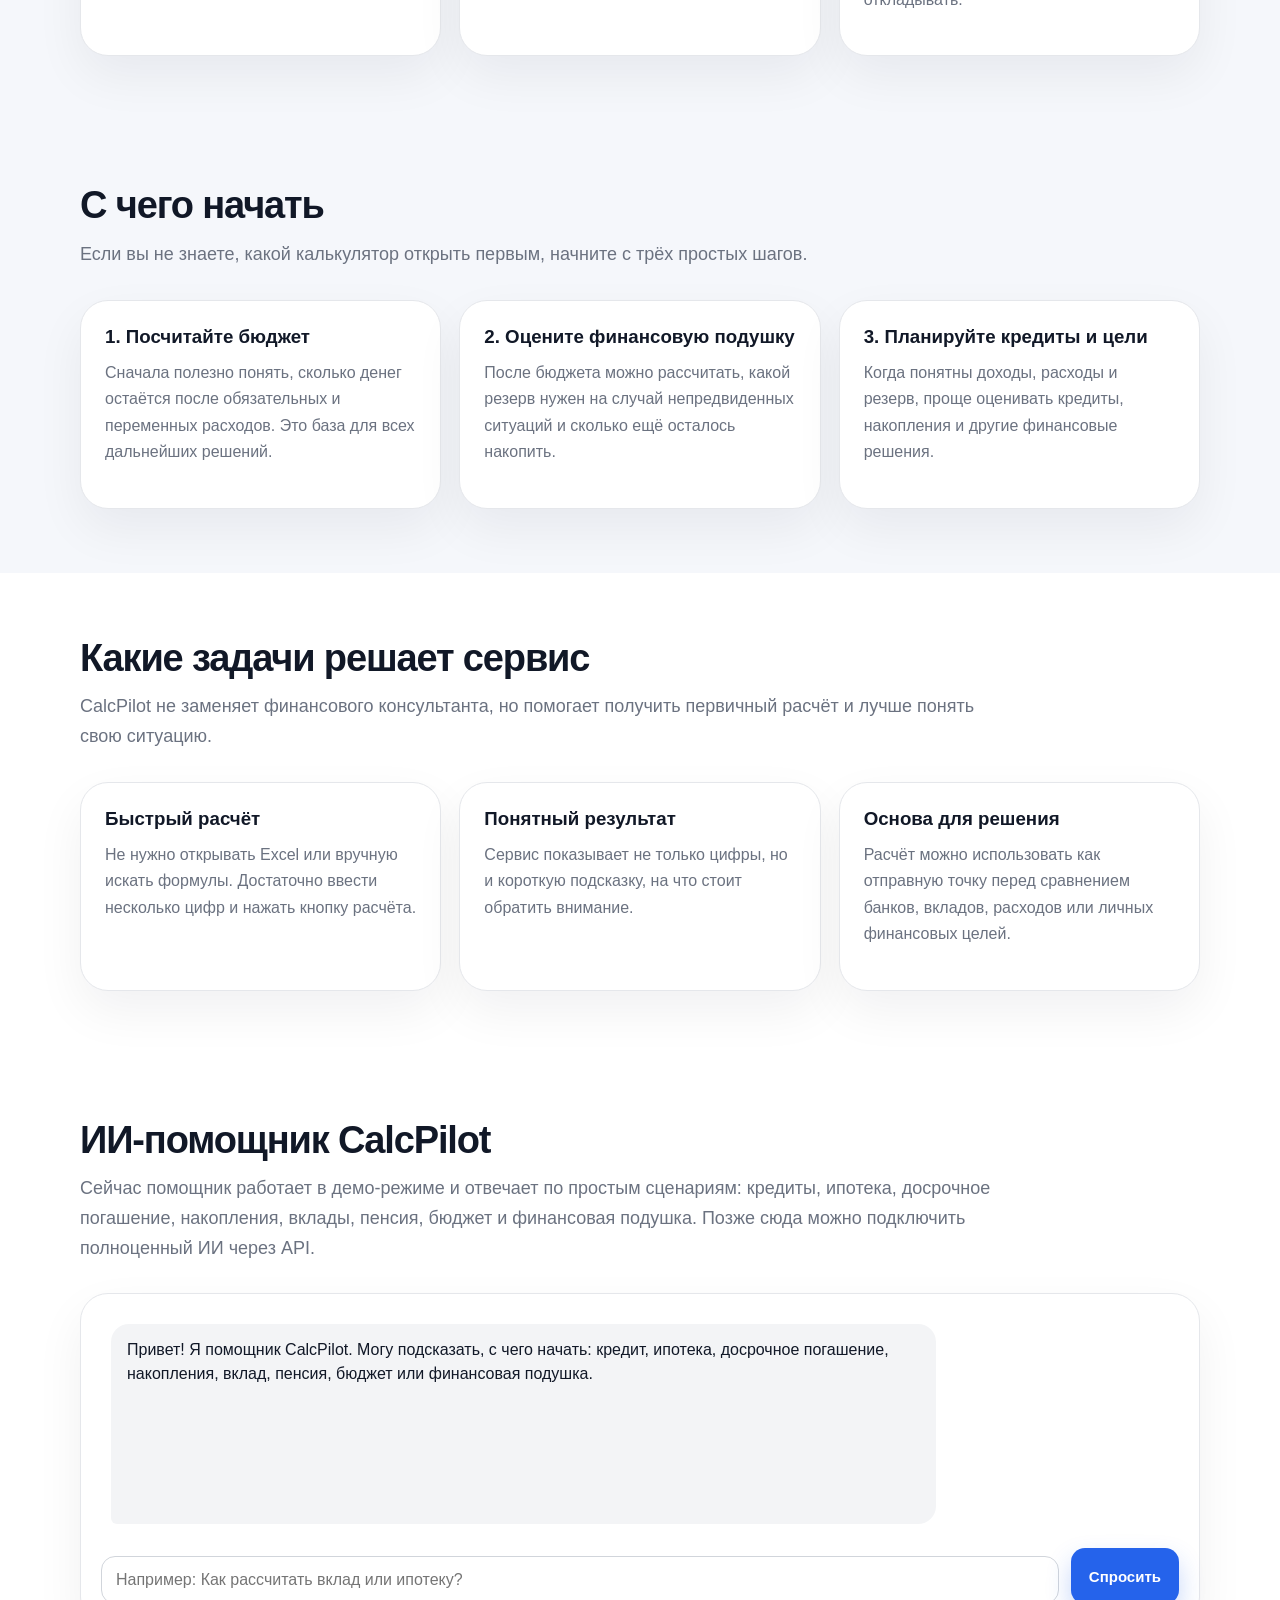
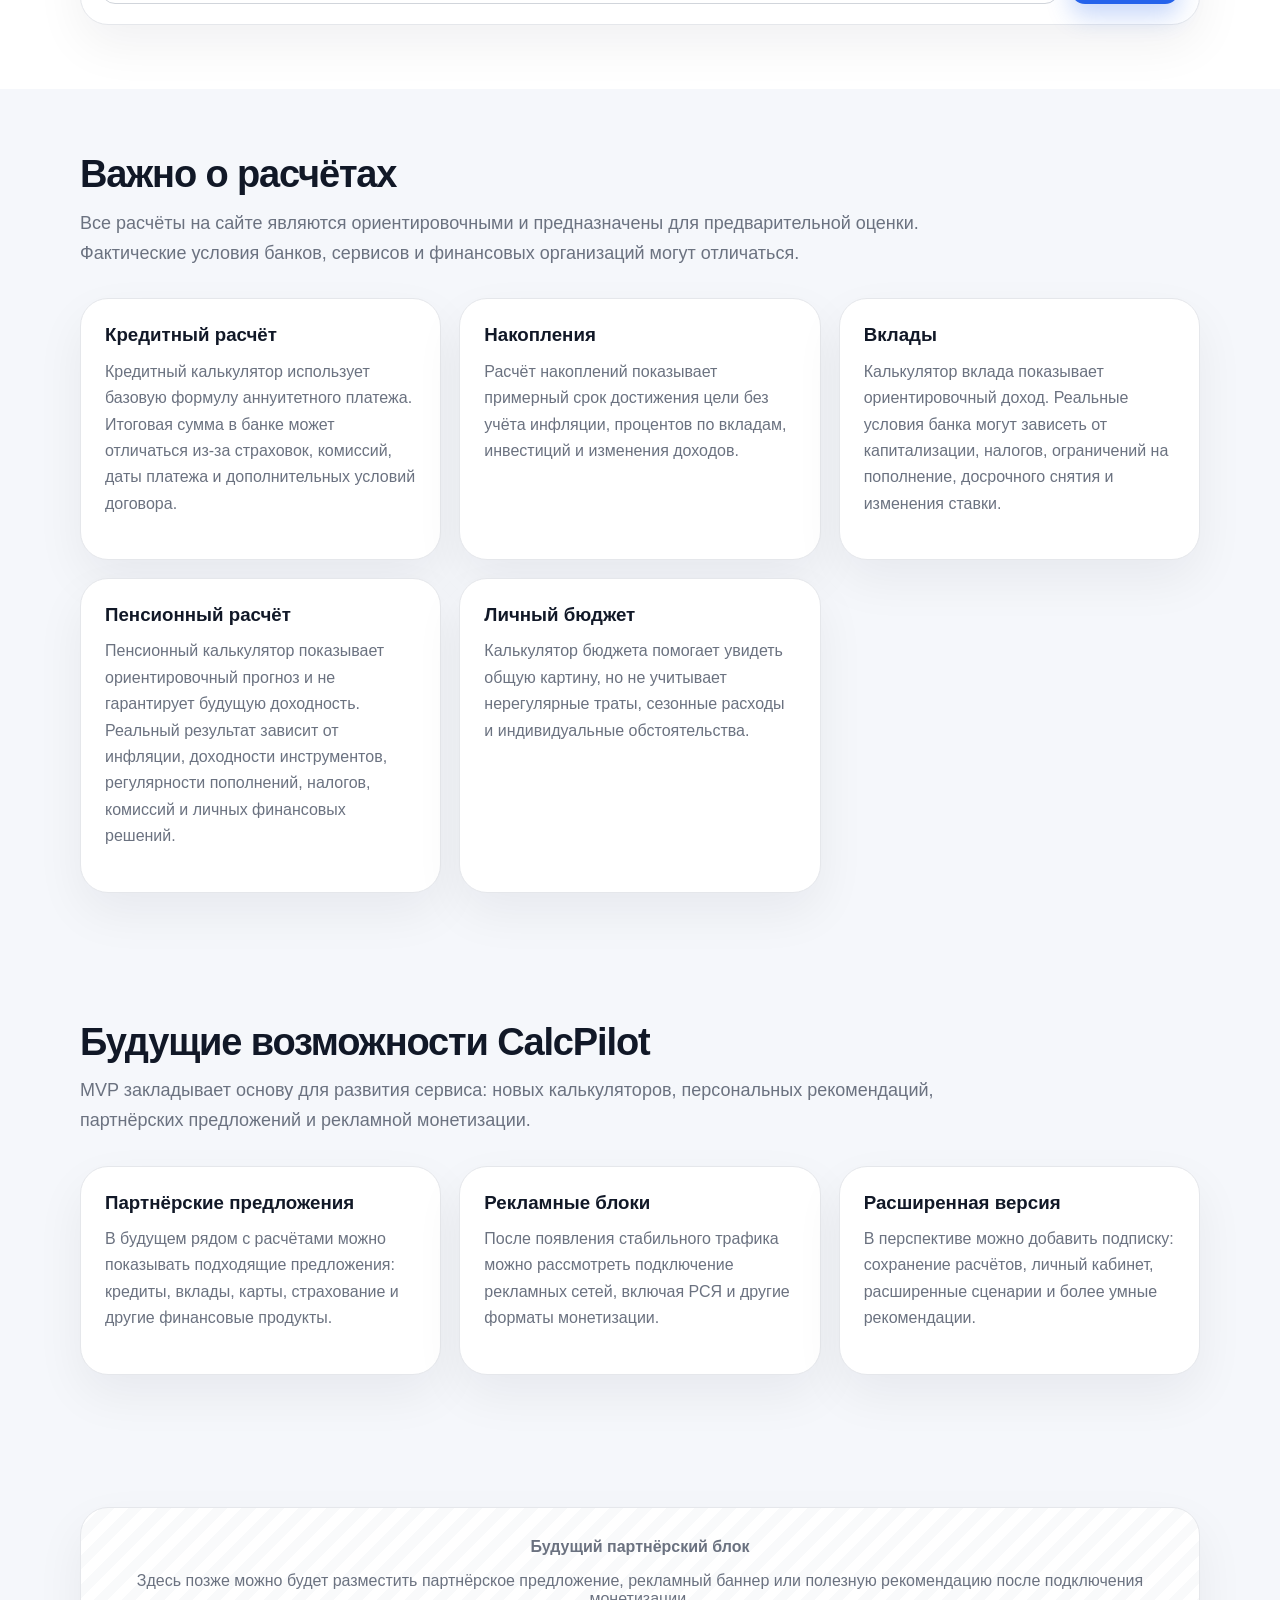
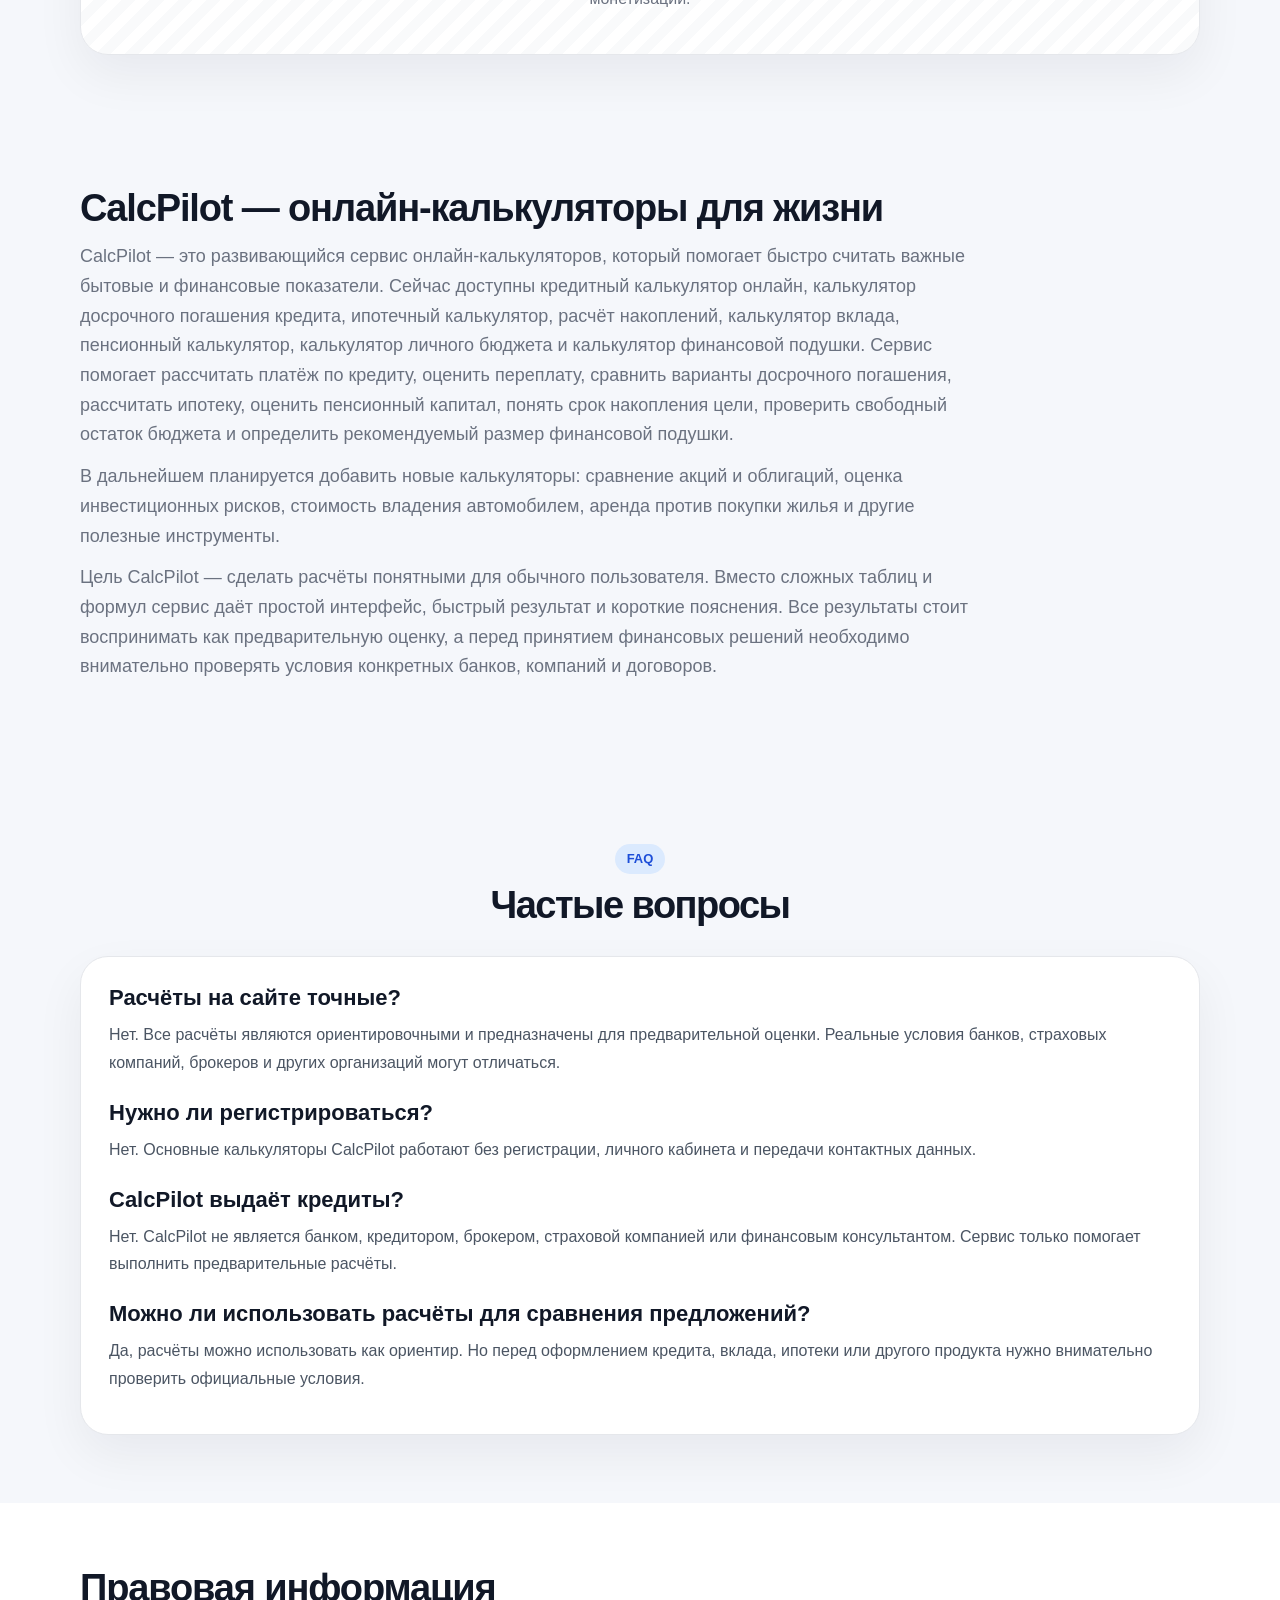
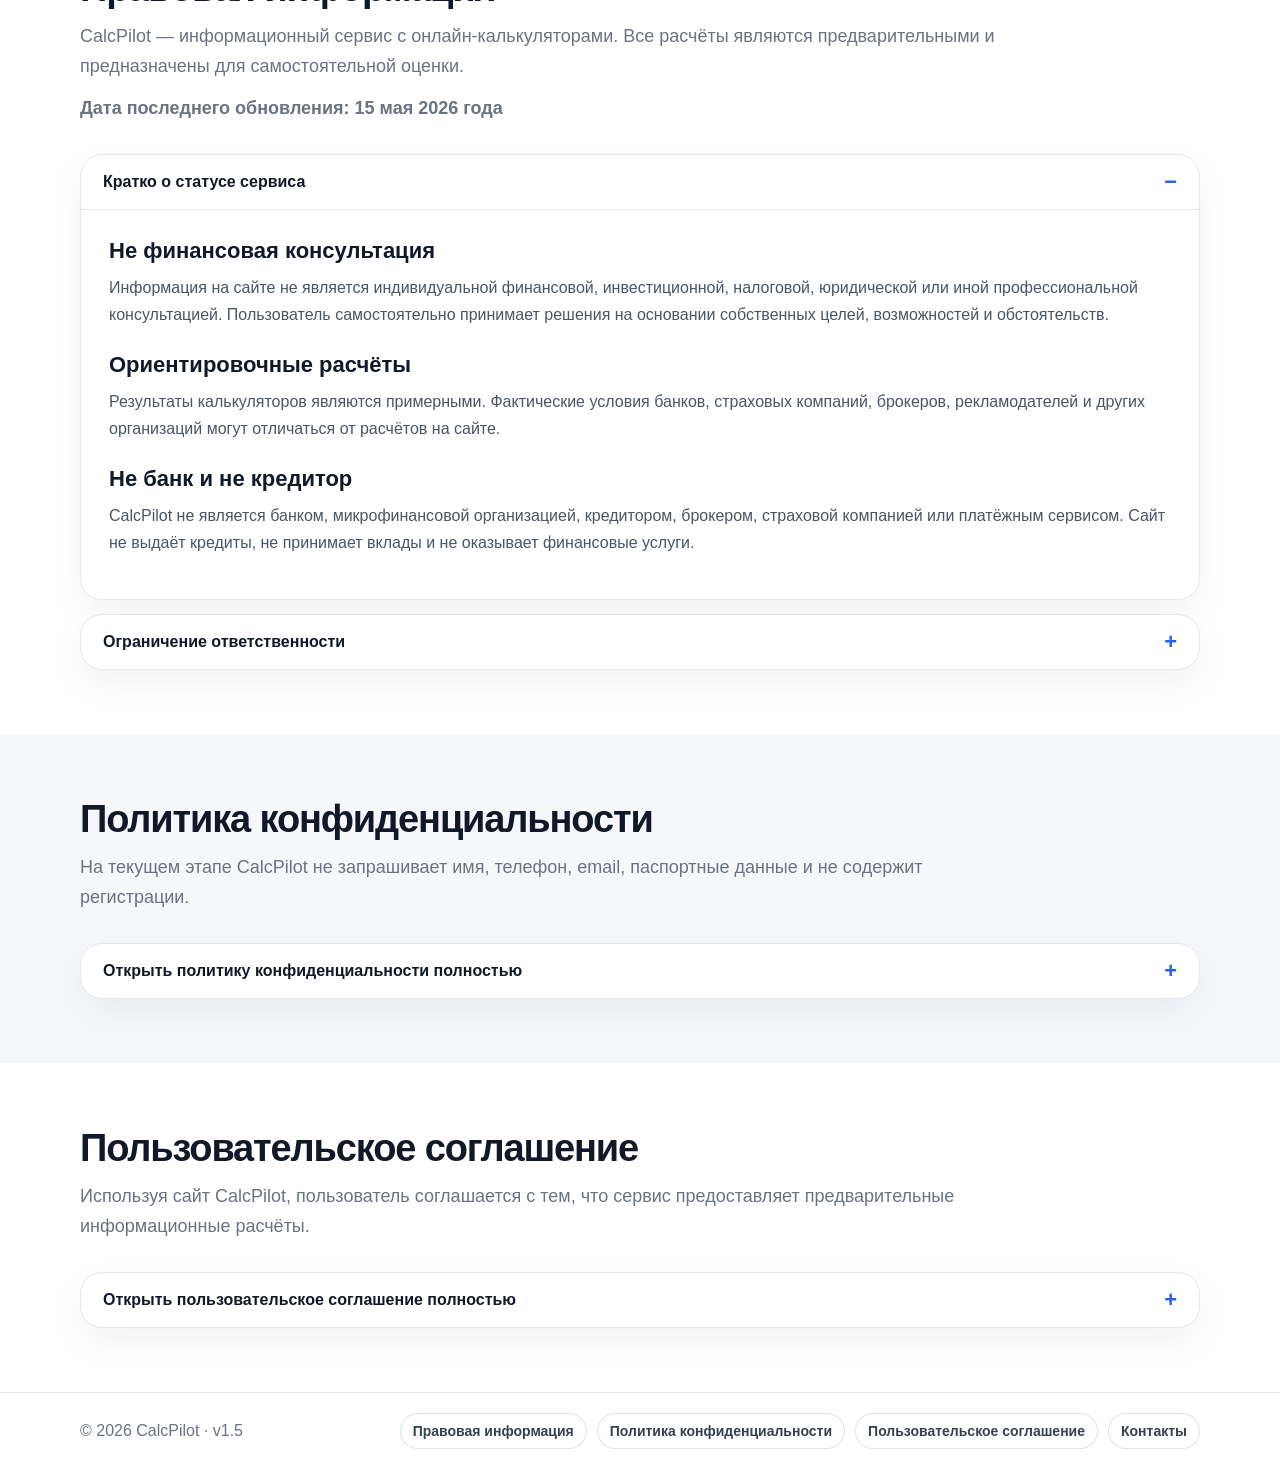
==== commit cfe05cda: "index.html" ====
--- a/index.html
+++ b/index.html
@@ -381,6 +381,70 @@
   Подробнее
 </a>
       </div>
+      <div class="info-card">
+  <h3>Калькулятор досрочного погашения</h3>
+  <p>
+    Сравните варианты досрочного погашения кредита: уменьшение платежа или сокращение срока.
+  </p>
+  <a href="/early-repayment-calculator/"
+     class="btn secondary"
+     data-goal="seo_page_click"
+     data-calculator="early_repayment">
+    Подробнее
+  </a>
+</div>
+
+<div class="info-card">
+  <h3>Калькулятор накоплений</h3>
+  <p>
+    Рассчитайте, сколько времени потребуется, чтобы накопить на цель при регулярных пополнениях.
+  </p>
+  <a href="/savings-calculator/"
+     class="btn secondary"
+     data-goal="seo_page_click"
+     data-calculator="savings">
+    Подробнее
+  </a>
+</div>
+
+<div class="info-card">
+  <h3>Пенсионный калькулятор</h3>
+  <p>
+    Оцените будущий капитал к пенсии, регулярные взносы и примерный разрыв до финансовой цели.
+  </p>
+  <a href="/pension-calculator/"
+     class="btn secondary"
+     data-goal="seo_page_click"
+     data-calculator="pension">
+    Подробнее
+  </a>
+</div>
+
+<div class="info-card">
+  <h3>Калькулятор личного бюджета</h3>
+  <p>
+    Проверьте доходы, обязательные расходы, переменные траты и свободный остаток за месяц.
+  </p>
+  <a href="/budget-calculator/"
+     class="btn secondary"
+     data-goal="seo_page_click"
+     data-calculator="budget">
+    Подробнее
+  </a>
+</div>
+
+<div class="info-card">
+  <h3>Калькулятор финансовой подушки</h3>
+  <p>
+    Рассчитайте рекомендуемый запас денег на 3–6 месяцев расходов и срок накопления подушки.
+  </p>
+  <a href="/emergency-fund-calculator/"
+     class="btn secondary"
+     data-goal="seo_page_click"
+     data-calculator="cushion">
+    Подробнее
+  </a>
+</div>
     </div>
   </div>
 </section>
@@ -1813,7 +1877,7 @@
 
 <footer class="footer">
   <div class="container footer-inner">
-    <span>© 2026 CalcPilot · v1.4</span>
+    <span>© 2026 CalcPilot · v1.5</span>
 
     <div class="footer-links">
       <a href="#legal">Правовая информация</a>
